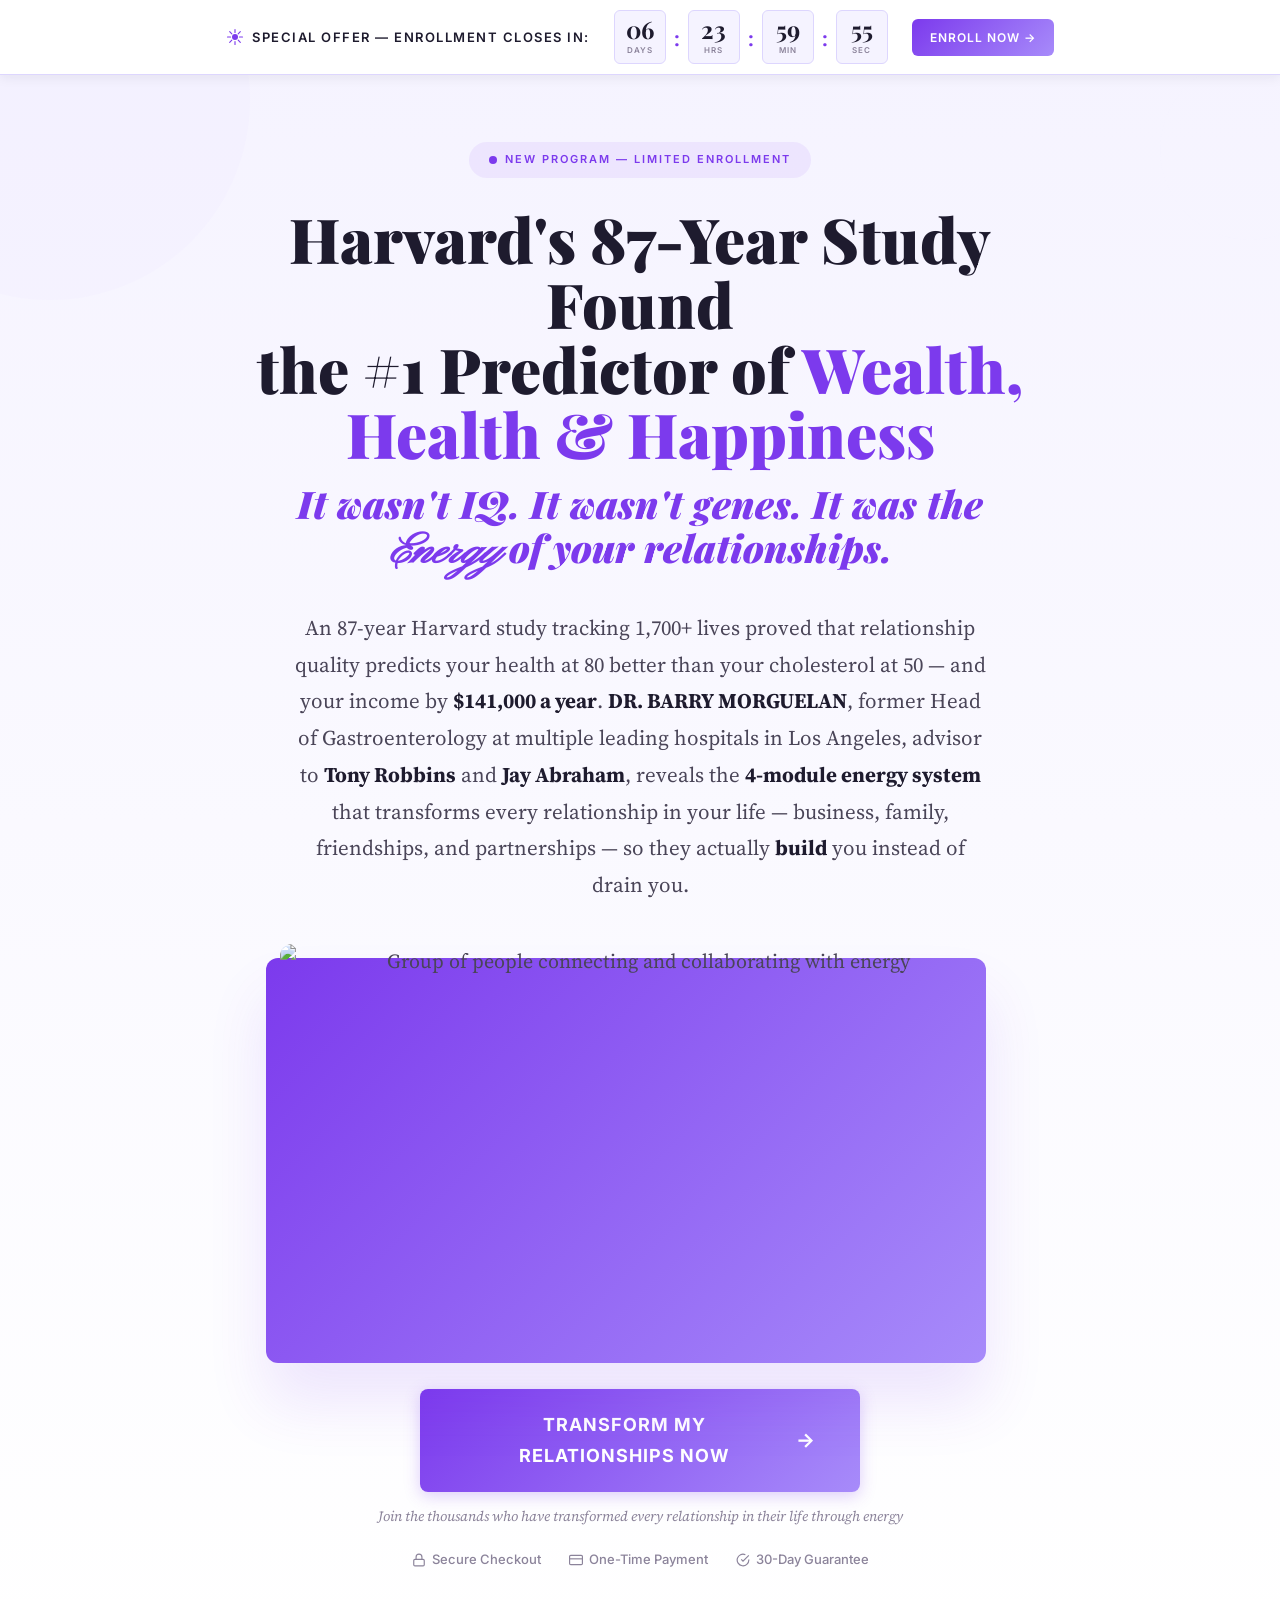
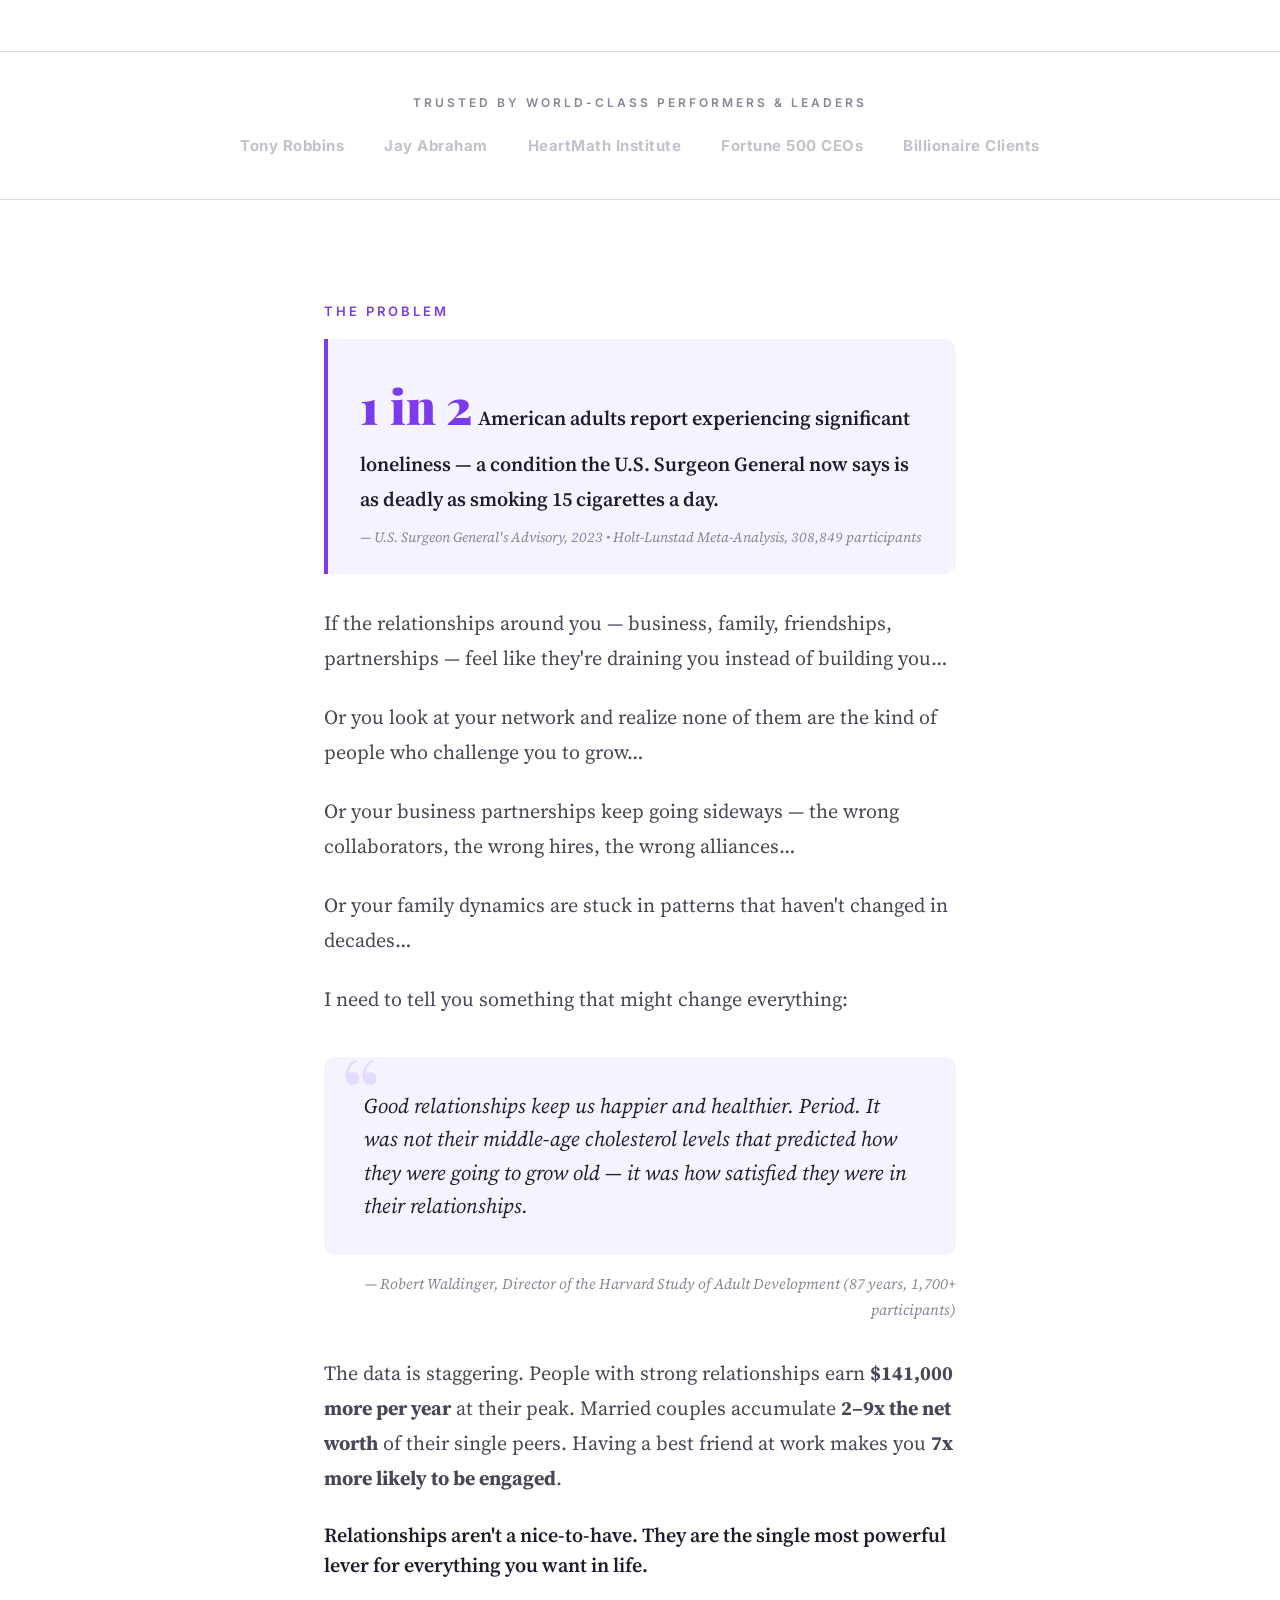
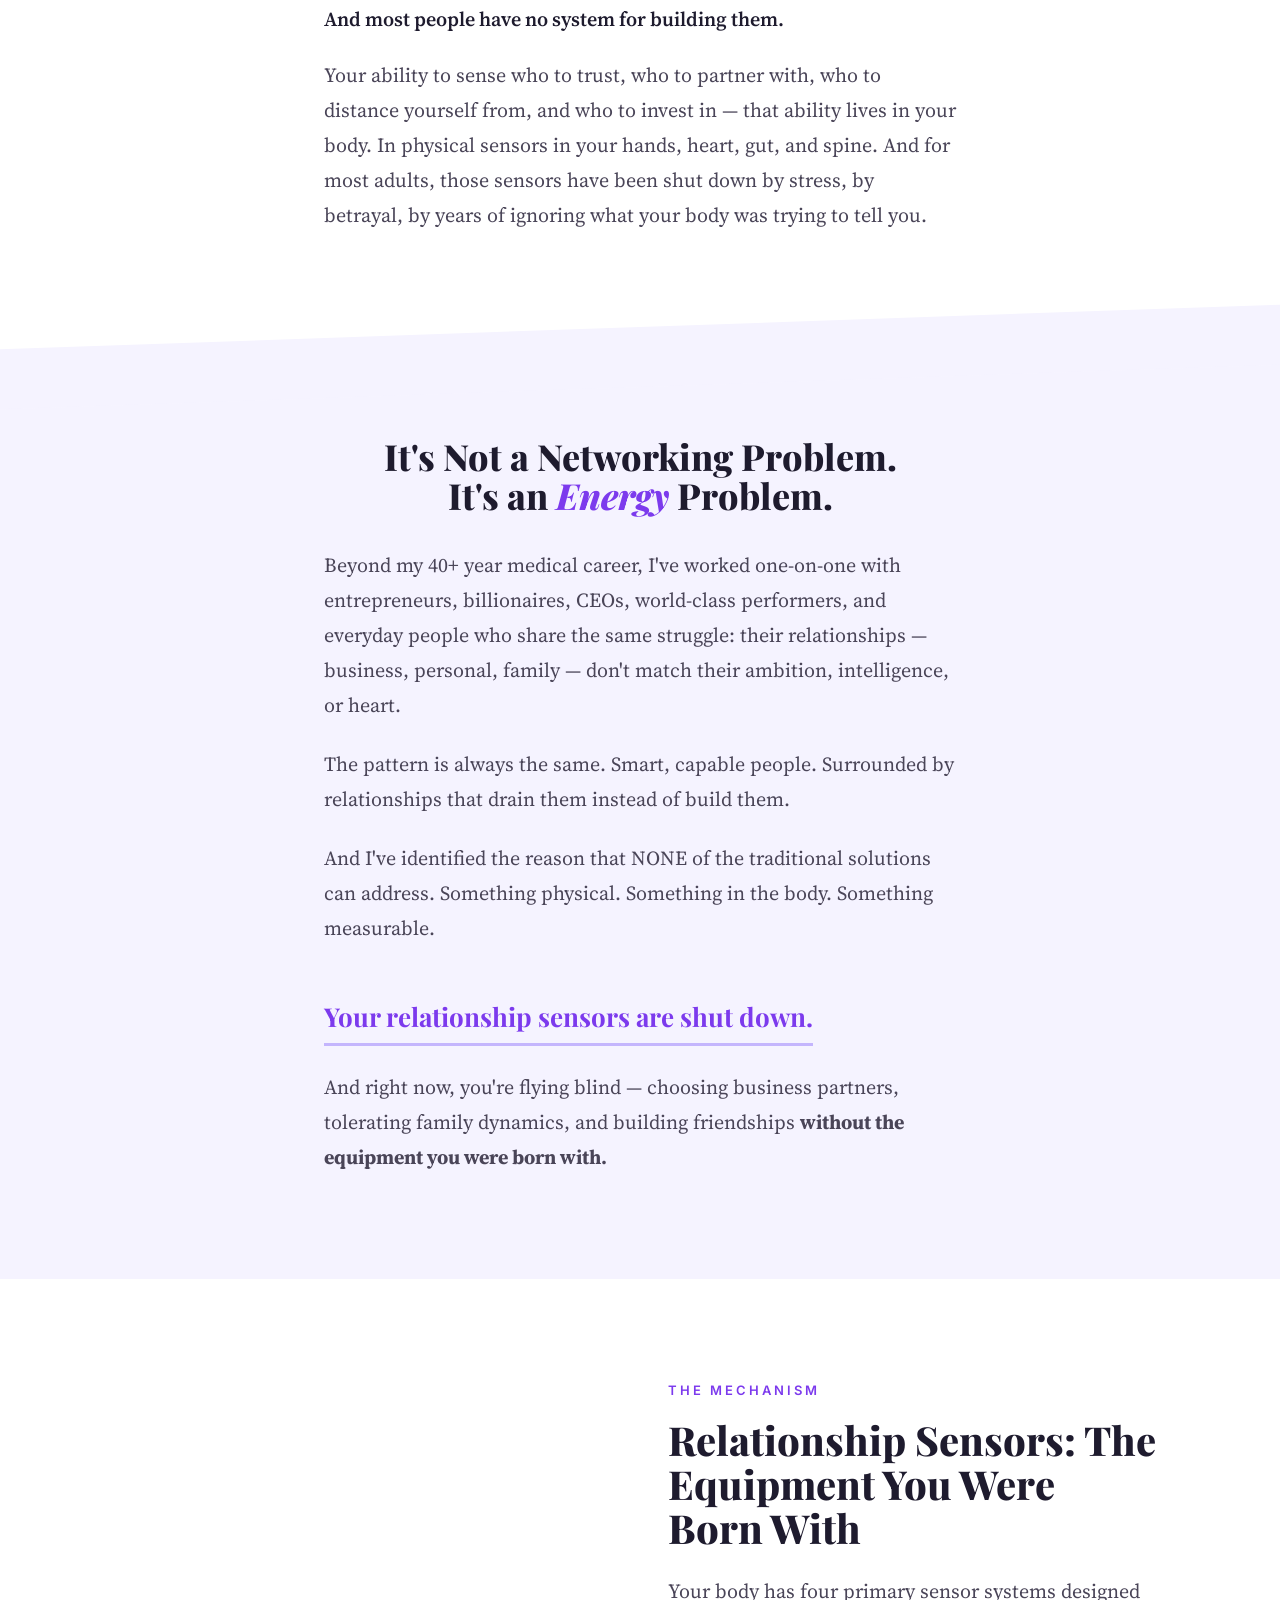
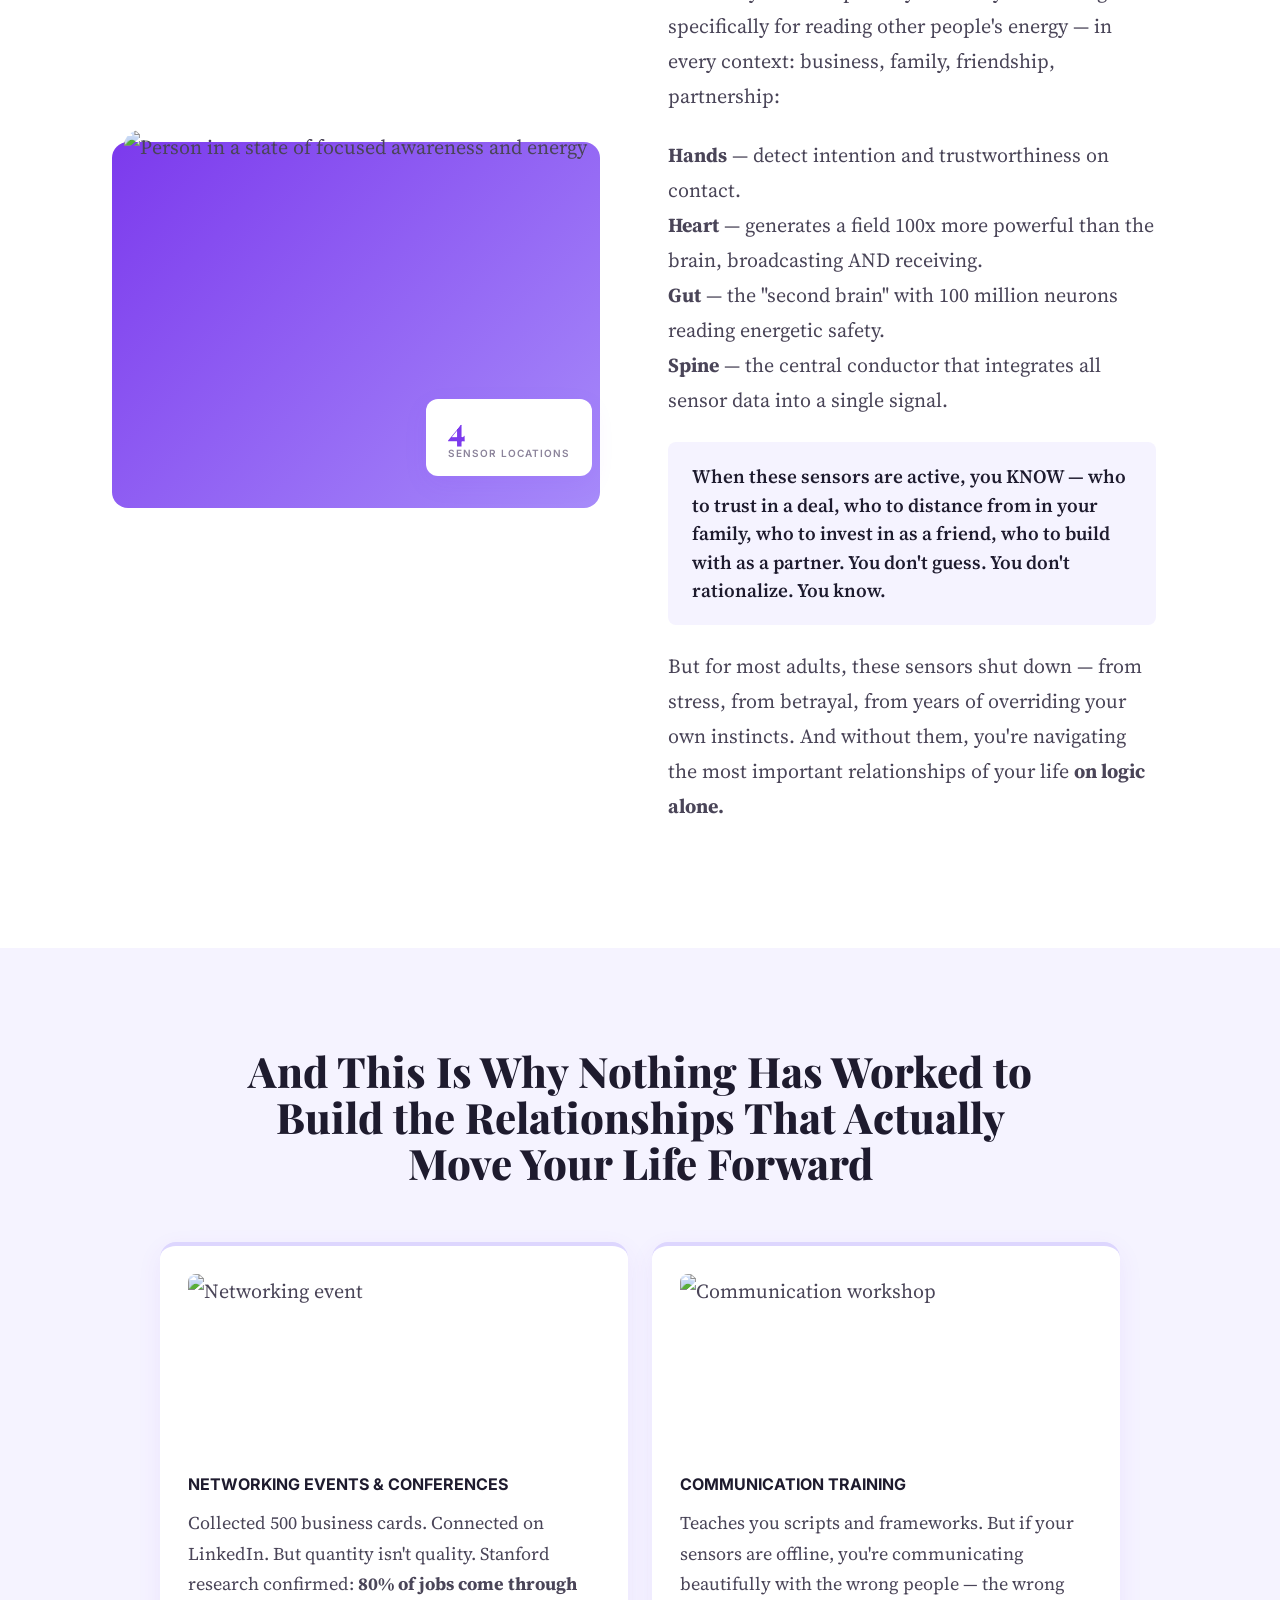
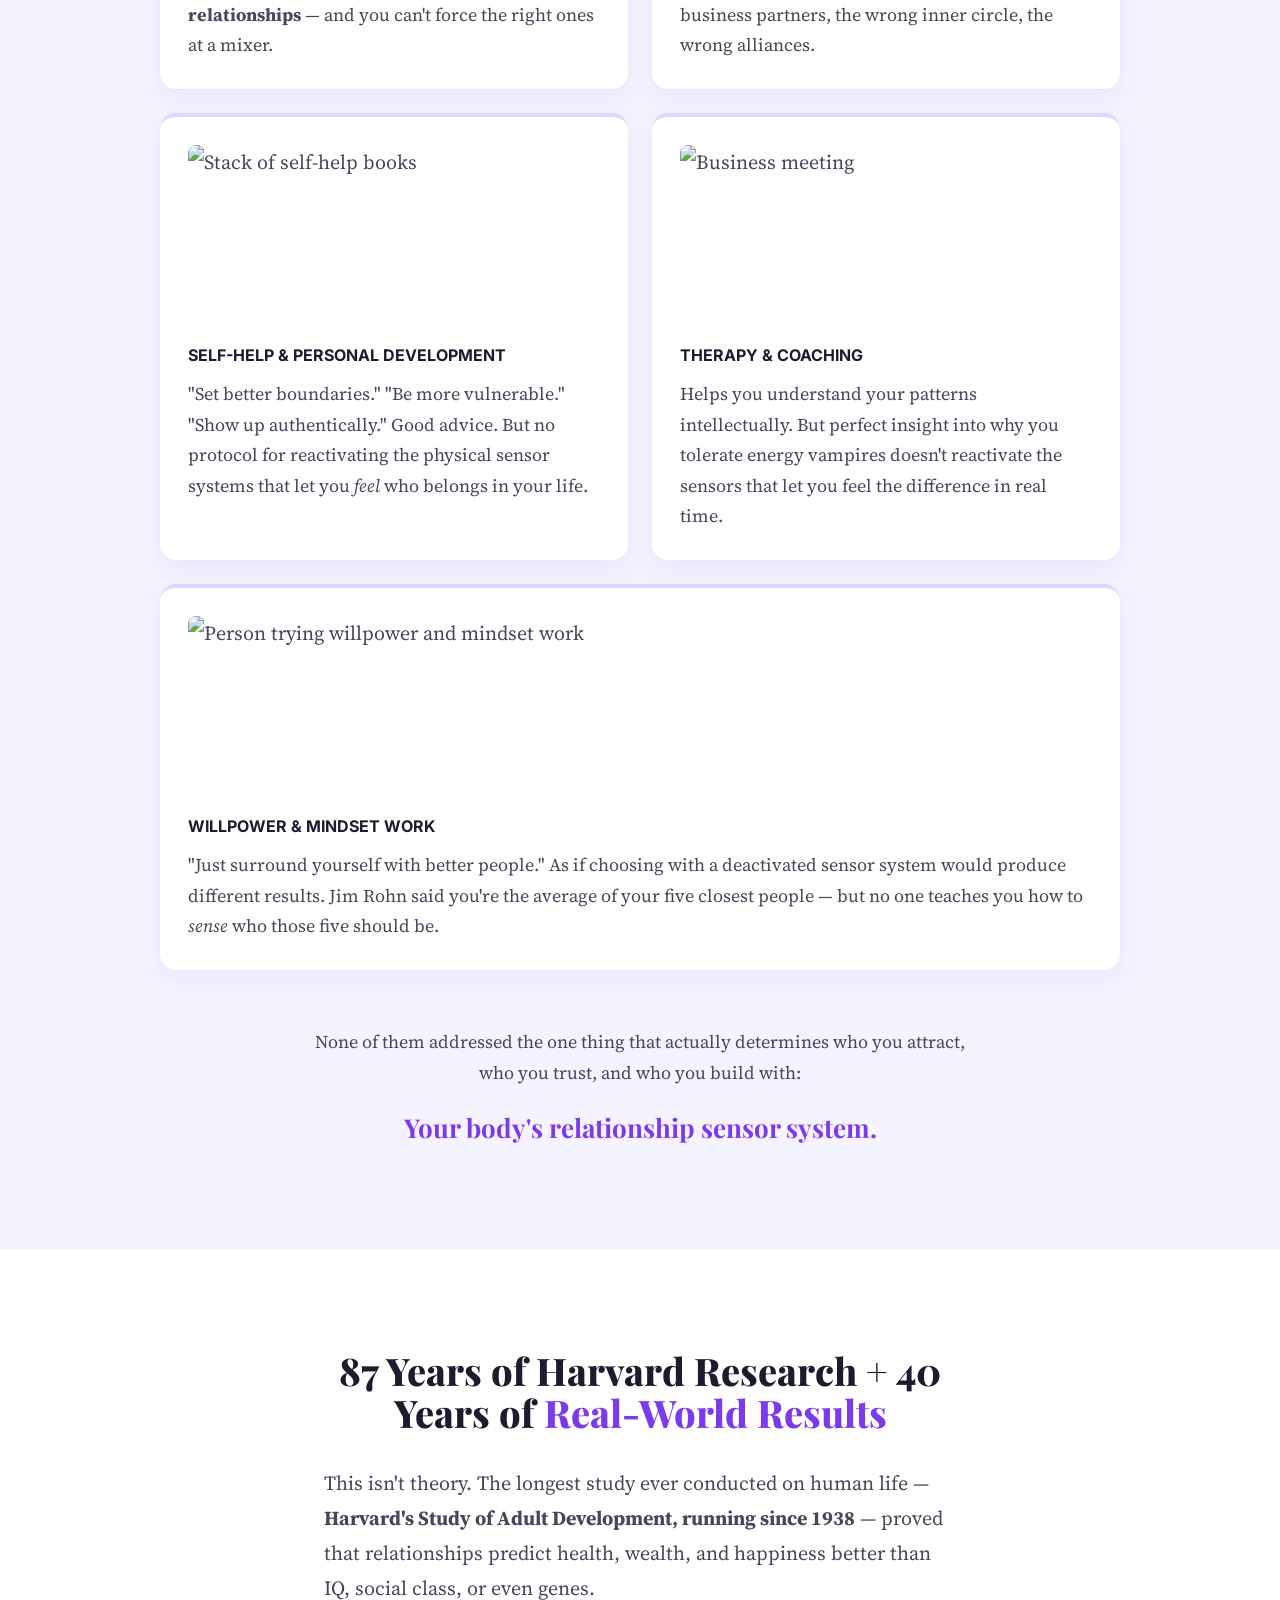
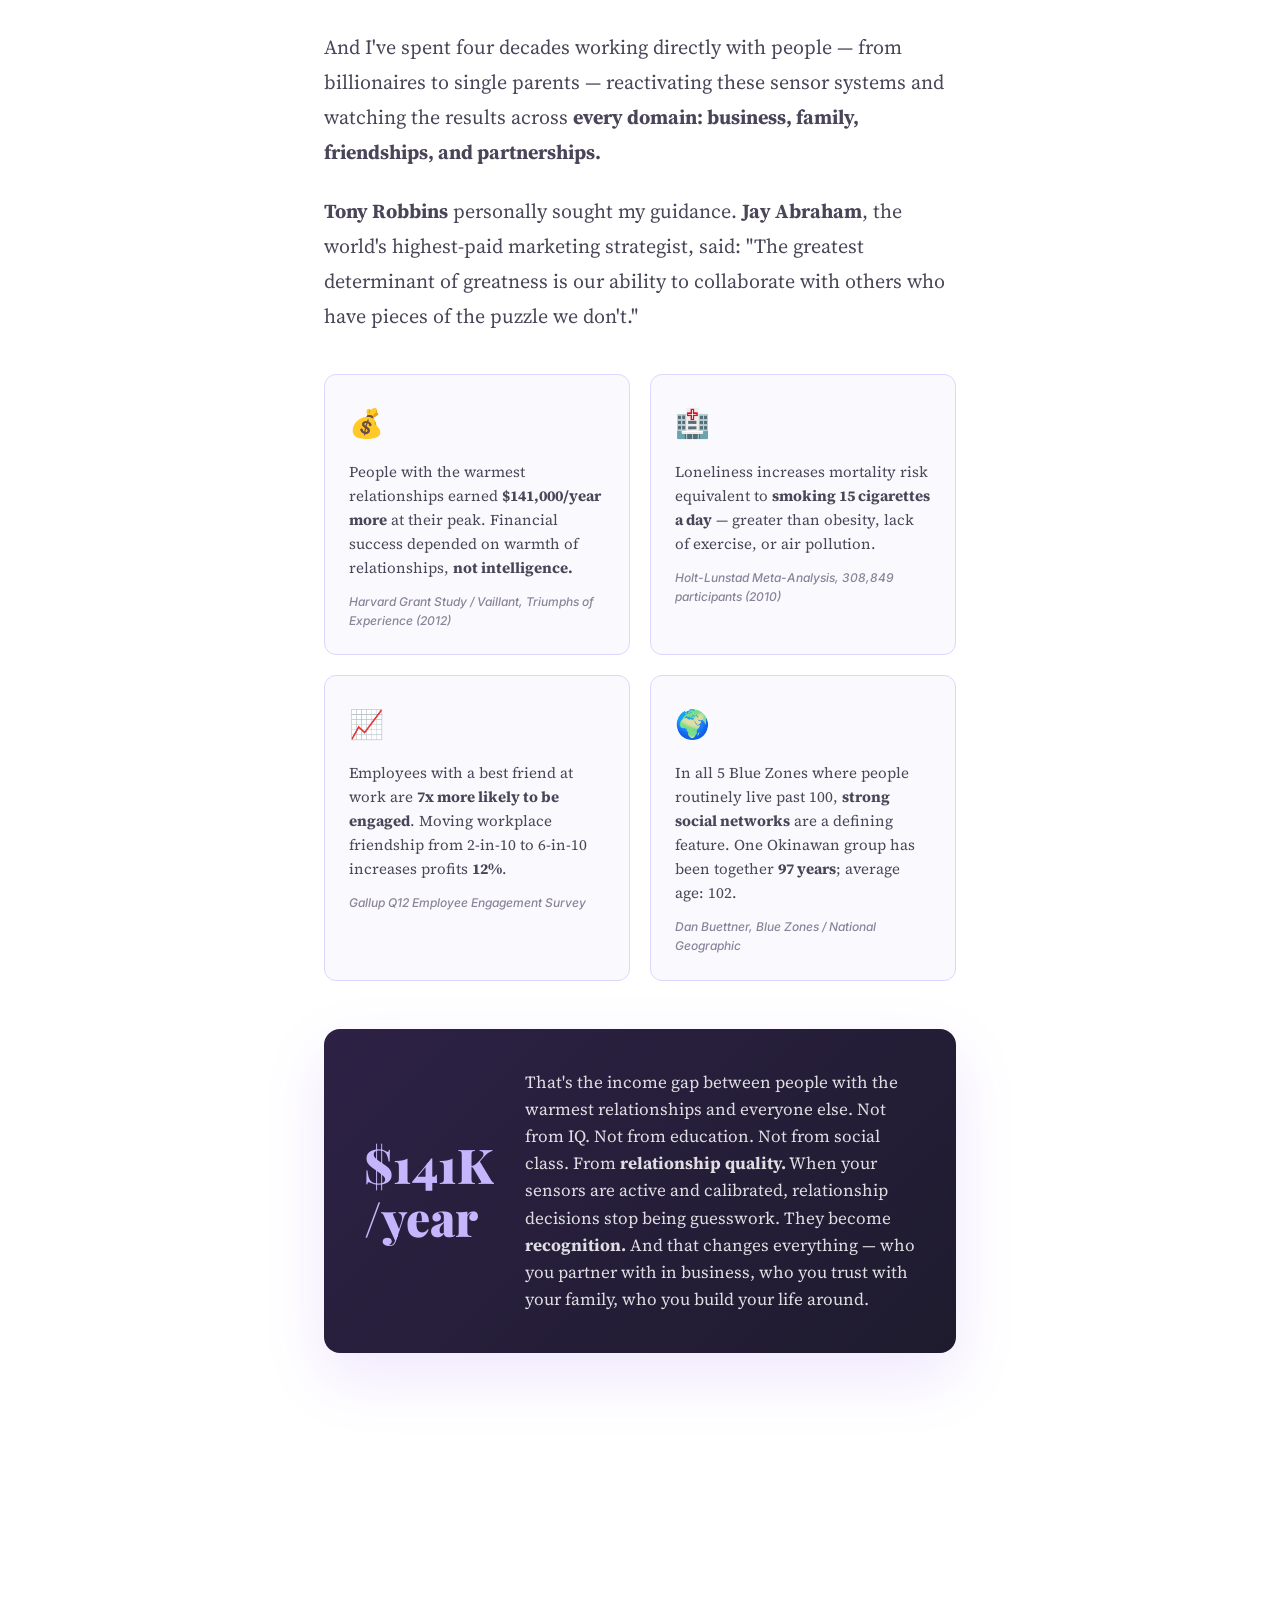
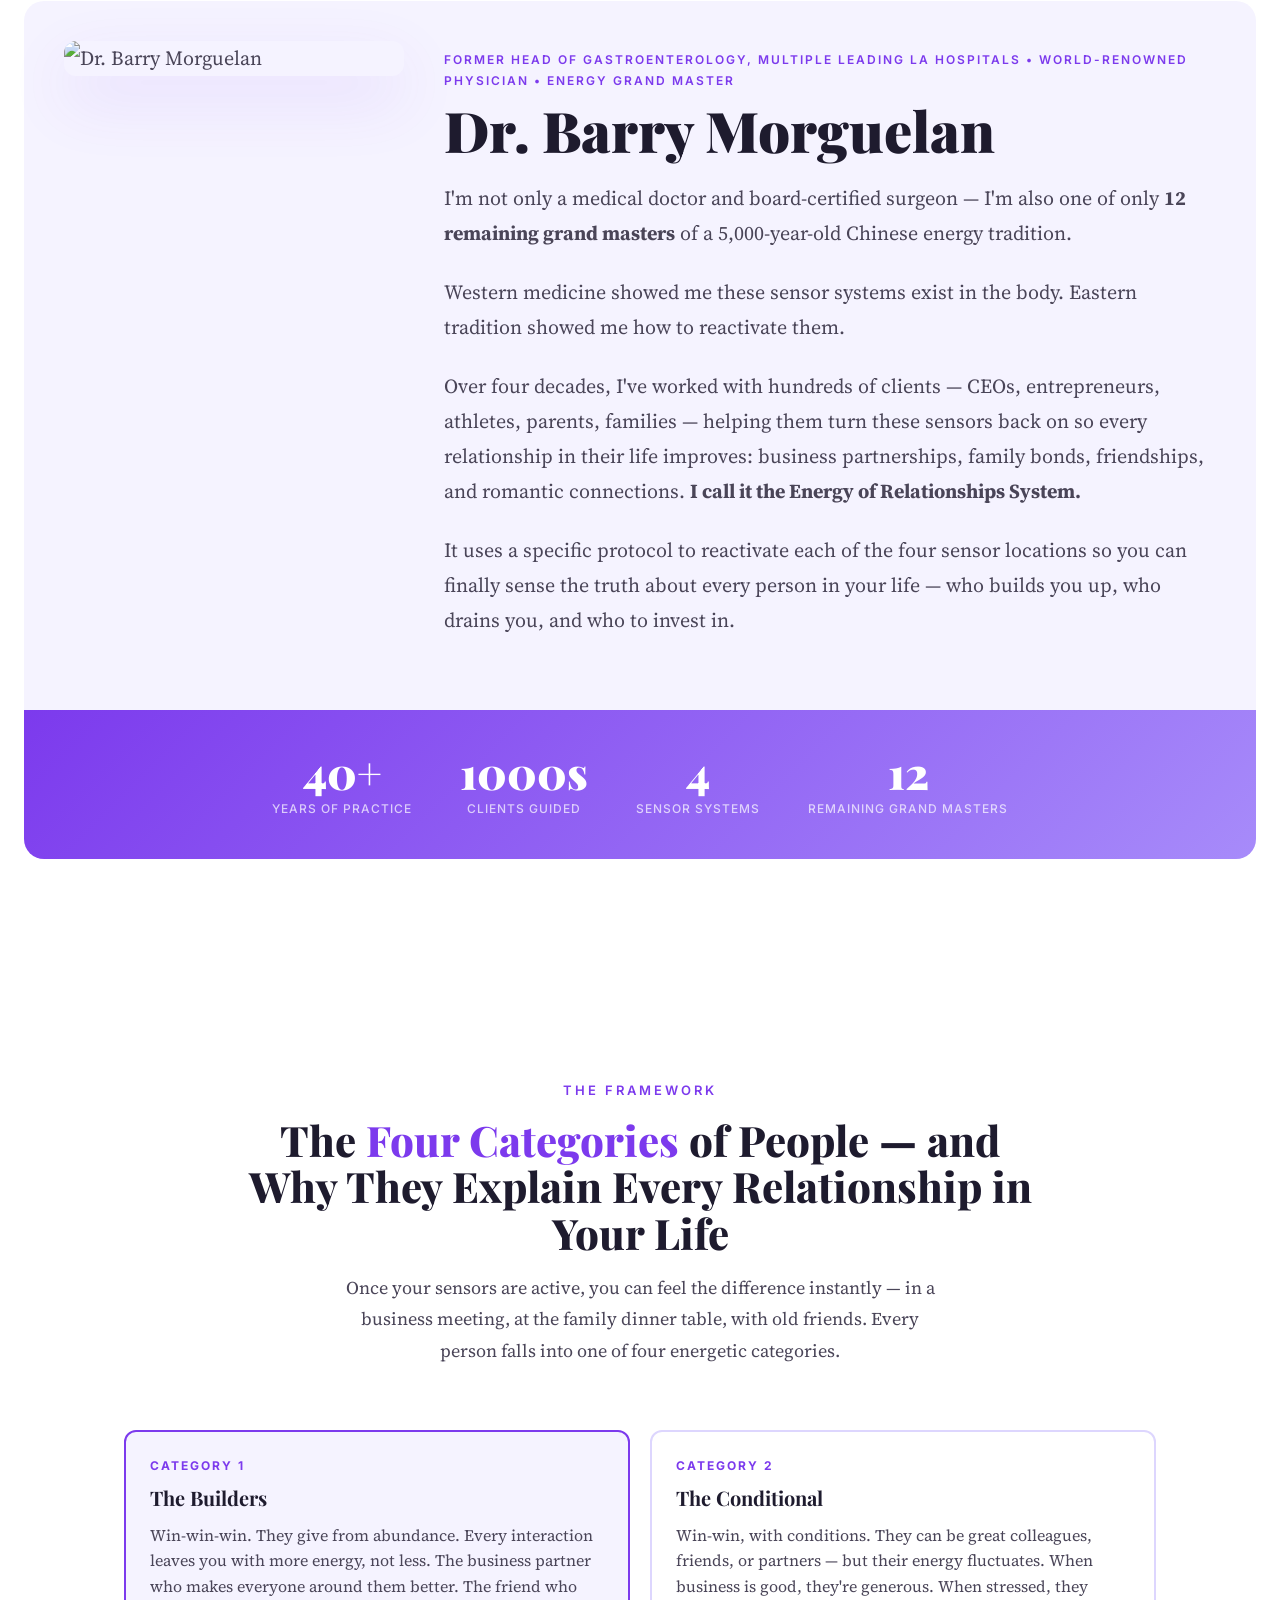
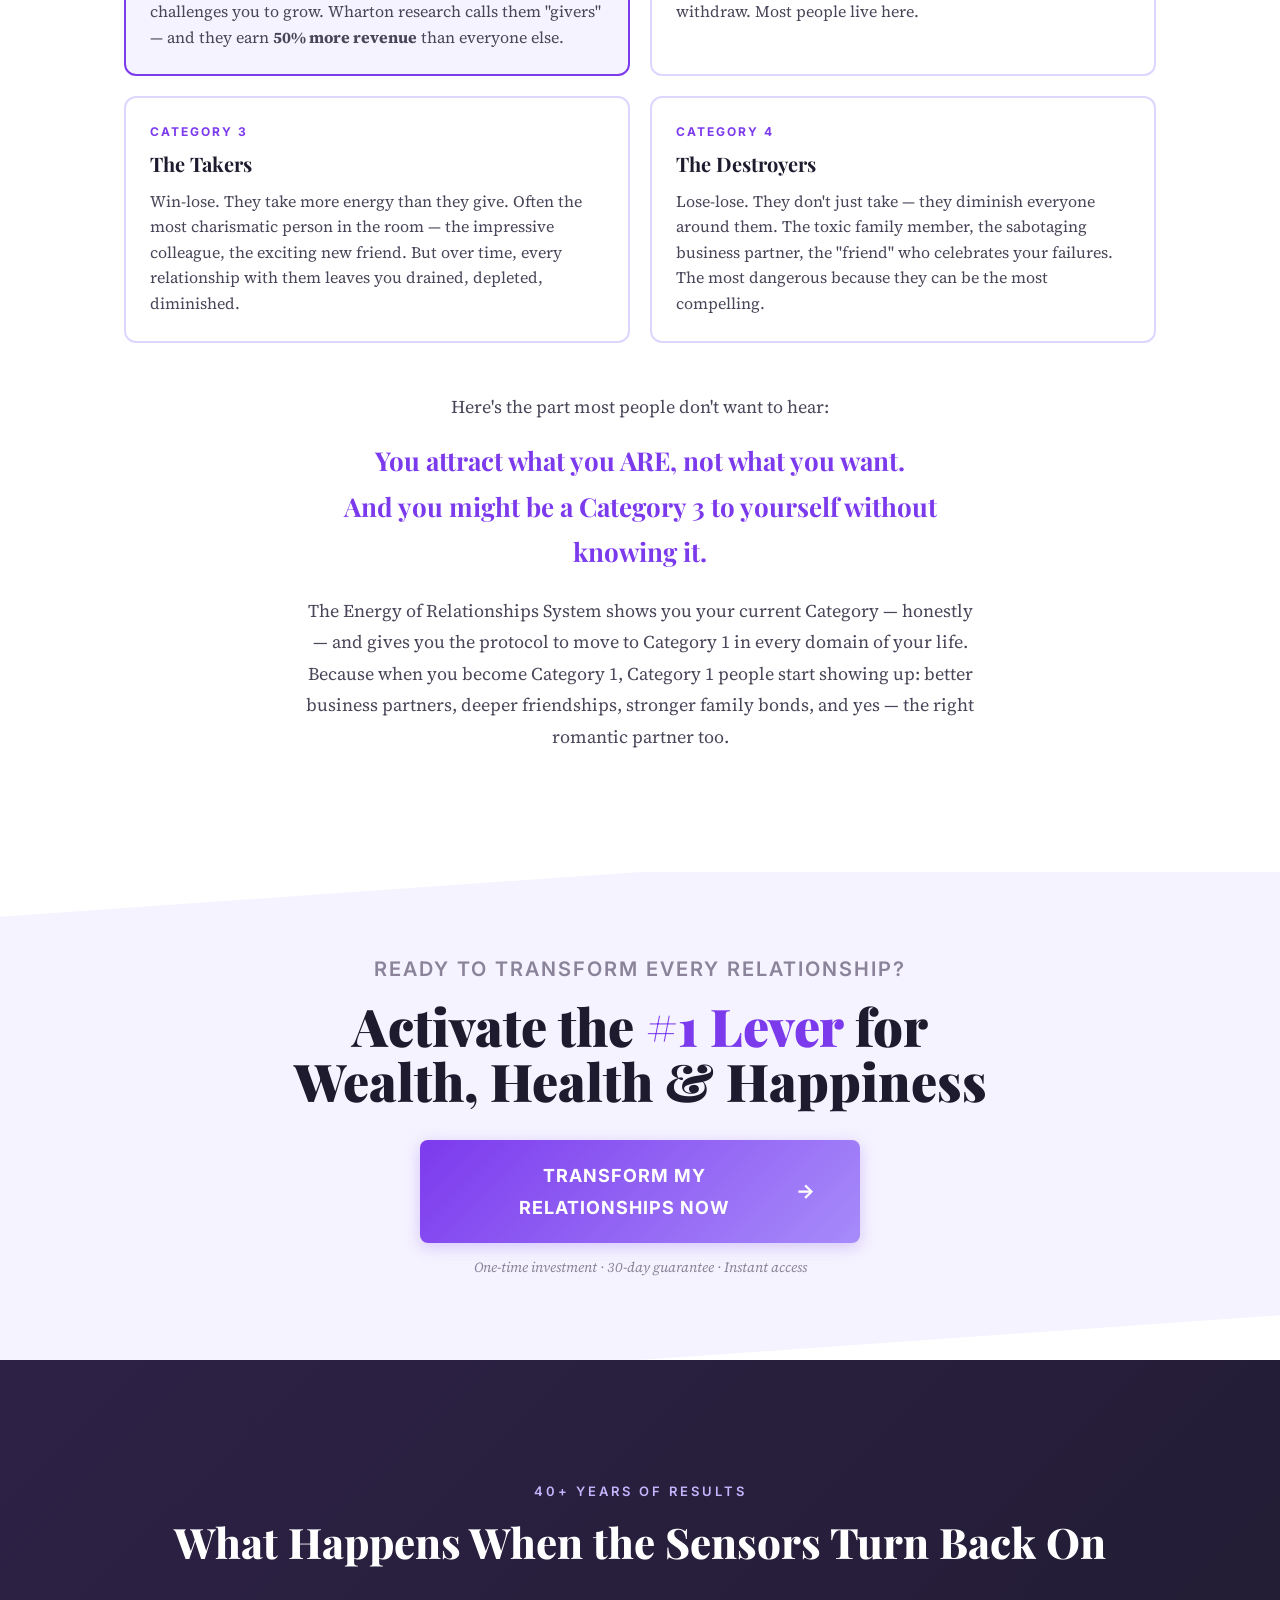
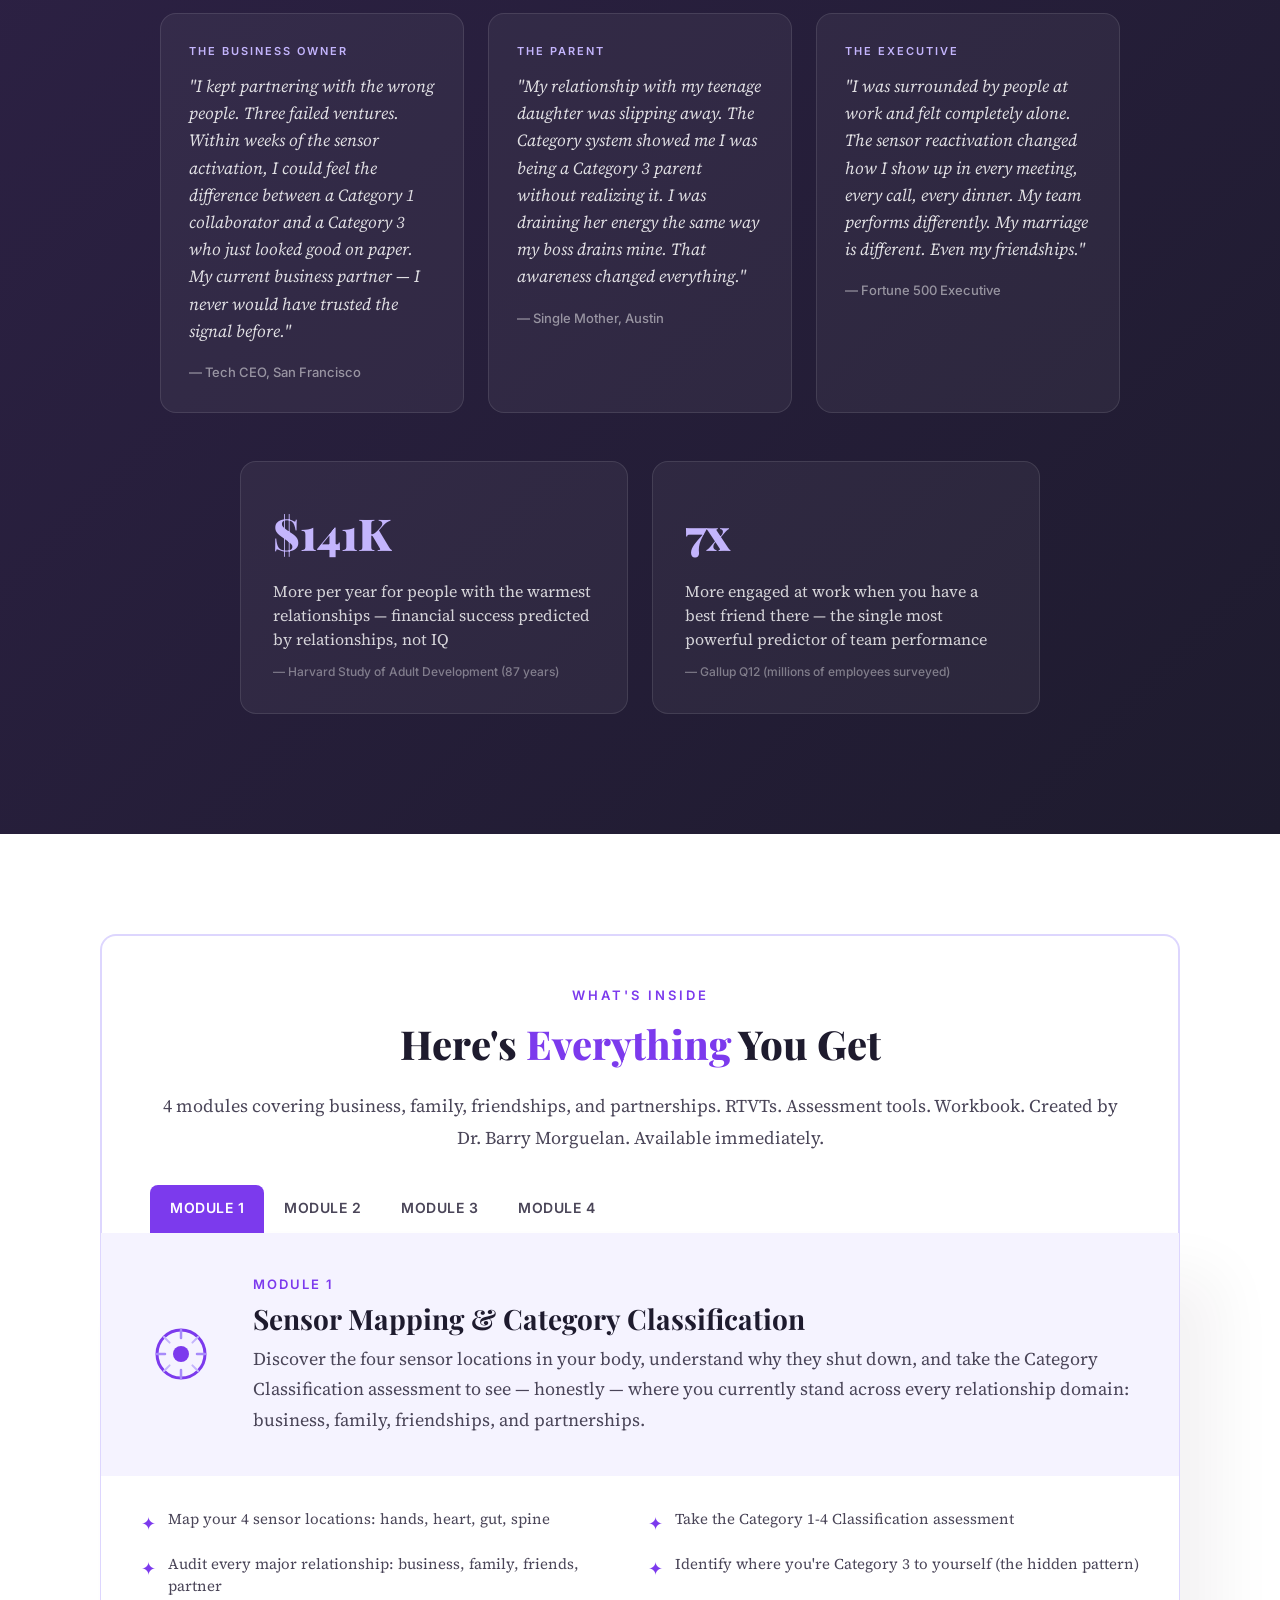
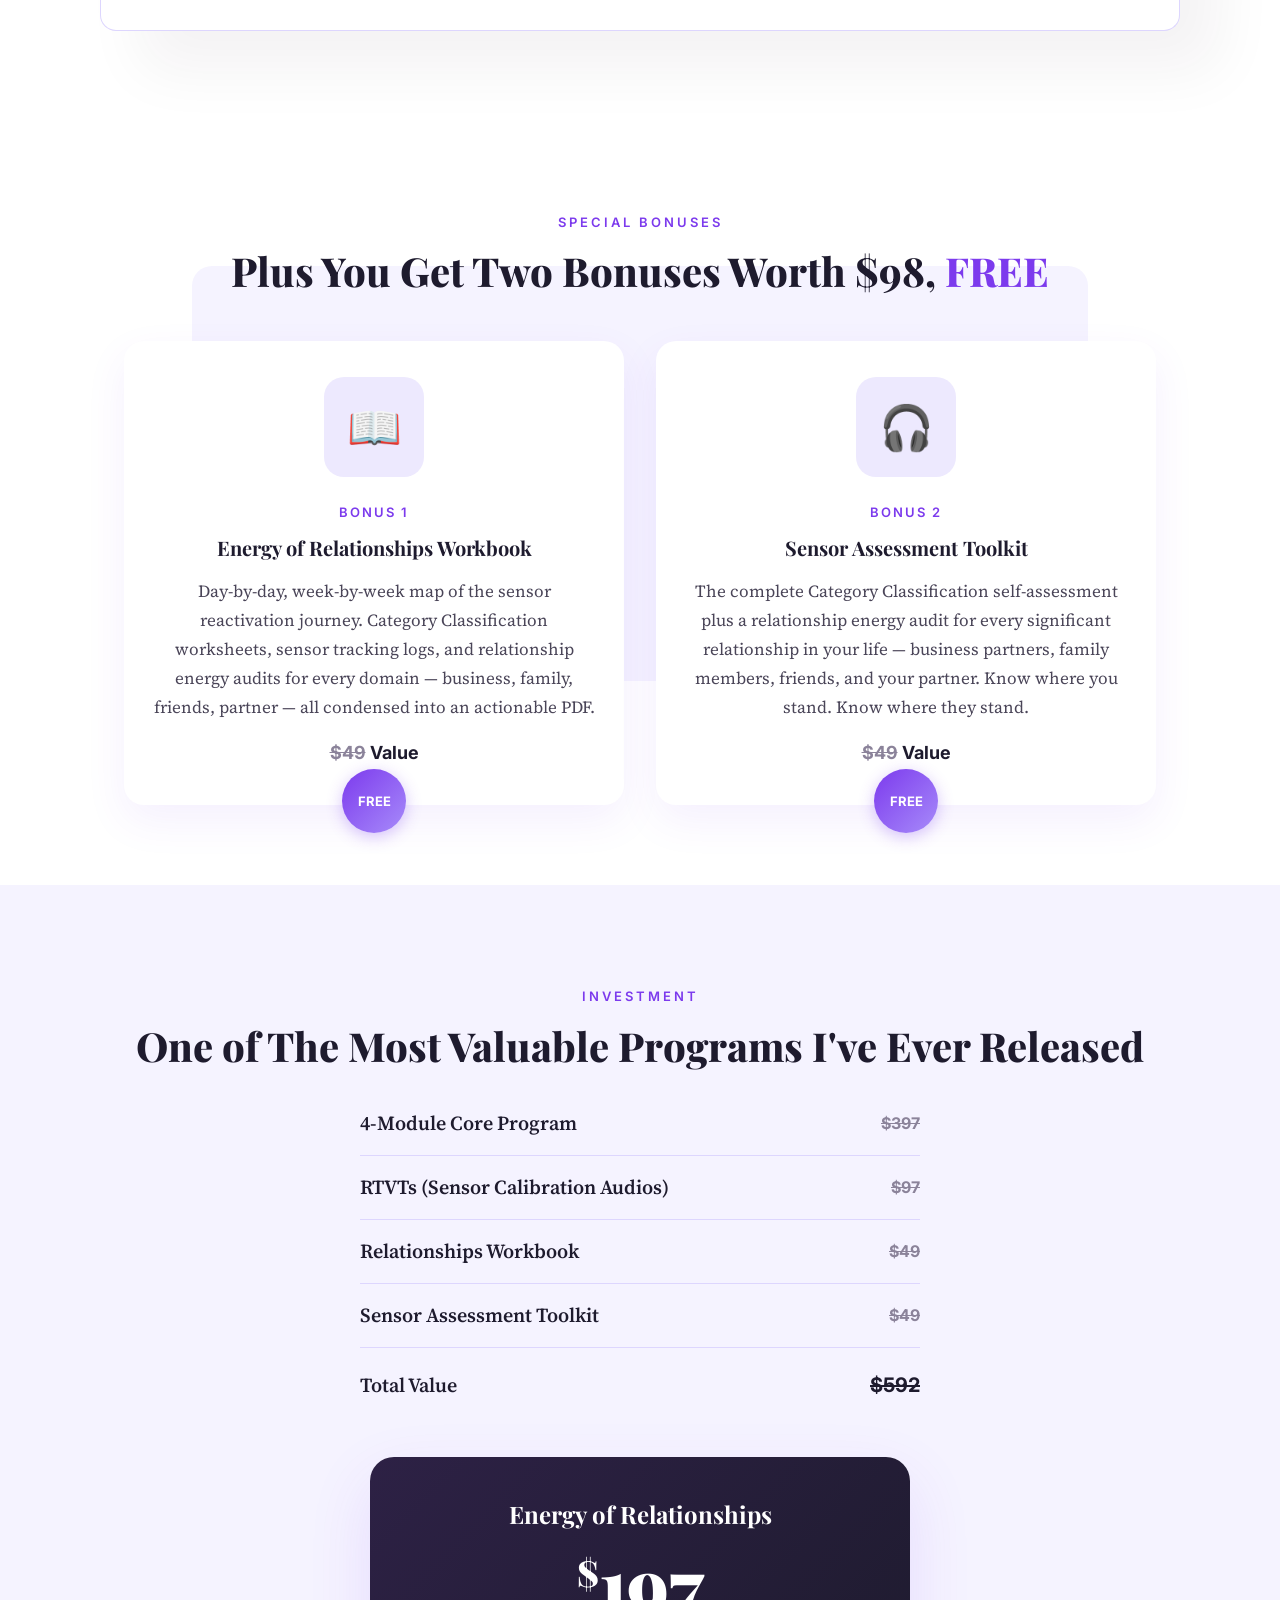
==== website/index.html @ d6dd8e68 "pivot: Rewrite copy from romantic focus to relationships-as-#1-lever for wealth, health, happiness M" ====
<!DOCTYPE html>
<html lang="en">
<head>
<meta charset="UTF-8">
<meta name="viewport" content="width=device-width, initial-scale=1.0">
<title>Energy of Relationships — The #1 Factor Behind Wealth, Health &amp; Happiness | Dr. Barry Morguelan</title>
<meta name="description" content="Harvard's 87-year study proved it: relationships predict wealth, health, and happiness better than IQ, genes, or social class. Dr. Barry Morguelan — former Head of Gastroenterology, advisor to Tony Robbins and Jay Abraham — reveals the 4-module energy system that transforms every relationship in your life: business, family, friendships, and partnerships.">
<link rel="preconnect" href="https://fonts.googleapis.com">
<link rel="preconnect" href="https://fonts.gstatic.com" crossorigin>
<link href="https://fonts.googleapis.com/css2?family=Inter:wght@400;500;600;700&family=Pinyon+Script&family=Playfair+Display:ital,wght@0,700;0,800;0,900;1,700;1,800;1,900&family=Source+Serif+4:ital,wght@0,400;0,600;1,400&display=swap" rel="stylesheet">
<style>
/* ============================================
   RESET & BASE
   ============================================ */
*, *::before, *::after { box-sizing: border-box; margin: 0; padding: 0; }
html { scroll-behavior: smooth; -webkit-text-size-adjust: 100%; }
body { font-family: "Source Serif 4", Georgia, serif; font-size: 20px; line-height: 1.75; color: #4A4558; background: #fff; overflow-x: hidden; }
img { max-width: 100%; height: auto; display: block; }
a { color: inherit; text-decoration: none; }
ul, ol { list-style: none; }
button { cursor: pointer; border: none; background: none; font-family: inherit; }

/* ============================================
   CSS CUSTOM PROPERTIES — PURPLE/VIOLET ENERGY
   ============================================ */
:root {
  --color-primary: #7C3AED;
  --color-primary-dark: #5B21B6;
  --color-primary-light: #A78BFA;
  --color-glow: #C4B5FD;
  --color-mist: #F5F3FF;
  --color-cream: #FAFAFE;
  --color-lavender: #EDE9FE;
  --color-dark: #1E1B2E;
  --color-body: #4A4558;
  --color-muted: #8B839A;
  --color-white: #FFFFFF;
  --color-border: #DDD6FE;
  --color-gold: #D4A853;
  --color-dark-section: #2D2145;
  --gradient-primary: linear-gradient(135deg, #7C3AED 0%, #A78BFA 100%);
  --gradient-hero: linear-gradient(180deg, #F5F3FF 0%, #FFFFFF 100%);
  --gradient-dark: linear-gradient(135deg, #2D2145 0%, #1E1B2E 100%);
  --shadow-sm: 0 2px 8px rgba(124,58,237,0.06);
  --shadow-md: 0 8px 24px rgba(124,58,237,0.08);
  --shadow-lg: 0 16px 48px rgba(124,58,237,0.10);
  --shadow-xl: 0 24px 64px rgba(124,58,237,0.12);
  --shadow-button: 0 4px 16px rgba(124,58,237,0.25);
  --shadow-button-hover: 0 8px 32px rgba(124,58,237,0.40);
  --radius-sm: 8px;
  --radius-md: 12px;
  --radius-lg: 16px;
  --radius-xl: 24px;
  --radius-pill: 100px;
}

/* ============================================
   TYPOGRAPHY
   ============================================ */
.font-display { font-family: "Playfair Display", Georgia, serif; }
.font-sans { font-family: "Inter", "Helvetica Neue", Arial, sans-serif; }
.font-body { font-family: "Source Serif 4", Georgia, serif; }
.font-script { font-family: "Pinyon Script", cursive; }

/* ============================================
   LAYOUT
   ============================================ */
.container { max-width: 1080px; margin: 0 auto; padding: 0 24px; }
.container-wide { max-width: 1280px; margin: 0 auto; padding: 0 24px; }
.container-narrow { max-width: 800px; margin: 0 auto; padding: 0 24px; }
.container-text { max-width: 680px; margin: 0 auto; padding: 0 24px; }
.text-center { text-align: center; }

/* ============================================
   BUTTONS
   ============================================ */
.btn-primary {
  display: inline-flex; align-items: center; justify-content: center; gap: 12px;
  background: var(--gradient-primary); color: #fff;
  font-family: "Inter", sans-serif; font-weight: 700; font-size: 18px;
  letter-spacing: 1px; text-transform: uppercase;
  padding: 20px 44px; border: none; border-radius: var(--radius-sm);
  box-shadow: var(--shadow-button); cursor: pointer;
  transition: all 0.4s ease; max-width: 440px; width: 100%; text-align: center;
}
.btn-primary:hover {
  background: linear-gradient(135deg, #5B21B6 0%, #7C3AED 100%);
  box-shadow: var(--shadow-button-hover); transform: translateY(-2px);
}
.btn-primary .arrow { transition: transform 0.4s ease; font-size: 20px; }
.btn-primary:hover .arrow { transform: translateX(5px); }
.btn-subtext {
  font-family: "Source Serif 4", serif; font-size: 14px; font-style: italic;
  color: var(--color-muted); margin-top: 12px; text-align: center;
}
.section-label {
  font-family: "Inter", sans-serif; font-weight: 600; font-size: 13px;
  text-transform: uppercase; letter-spacing: 3px; color: var(--color-primary);
  margin-bottom: 16px;
}

/* ============================================
   0. STICKY COUNTDOWN TIMER
   ============================================ */
.timer-bar {
  position: fixed; top: 0; left: 0; width: 100%; z-index: 9999;
  background: #fff; border-bottom: 1px solid var(--color-border);
  box-shadow: 0 2px 12px rgba(30,27,46,0.08);
}
.timer-inner {
  display: flex; align-items: center; justify-content: center; gap: 24px;
  padding: 10px 24px; max-width: 1080px; margin: 0 auto; flex-wrap: wrap;
}
.timer-label {
  display: flex; align-items: center; gap: 8px;
  font-family: "Inter", sans-serif; font-weight: 600; font-size: 13px;
  text-transform: uppercase; letter-spacing: 1.5px; color: var(--color-dark);
}
.timer-label .energy-pulse {
  width: 18px; height: 18px; color: var(--color-primary);
  animation: pulse 1.5s ease infinite;
}
@keyframes pulse {
  0%, 100% { transform: scale(1); }
  50% { transform: scale(1.2); }
}
.timer-digits { display: flex; align-items: center; gap: 6px; }
.timer-box {
  display: flex; flex-direction: column; align-items: center; justify-content: center;
  width: 52px; height: 54px; background: var(--color-mist);
  border: 1px solid var(--color-border); border-radius: 6px;
}
.timer-box .digit {
  font-family: "Playfair Display", serif; font-weight: 700; font-size: 24px;
  color: var(--color-dark); line-height: 1;
}
.timer-box .label {
  font-family: "Inter", sans-serif; font-weight: 600; font-size: 8px;
  text-transform: uppercase; color: var(--color-muted); letter-spacing: 1px; margin-top: 2px;
}
.timer-colon {
  font-family: "Playfair Display", serif; font-weight: 700; font-size: 20px;
  color: var(--color-primary); padding: 0 2px;
}
.timer-cta {
  font-family: "Inter", sans-serif; font-weight: 600; font-size: 12px;
  text-transform: uppercase; letter-spacing: 1px; color: #fff;
  background: var(--gradient-primary); padding: 8px 18px; border-radius: 6px;
  transition: all 0.3s ease; white-space: nowrap;
}
.timer-cta:hover { box-shadow: var(--shadow-button); transform: translateY(-1px); }

/* ============================================
   1. HERO SECTION
   ============================================ */
.hero {
  background: var(--gradient-hero); padding: 140px 0 80px;
  position: relative; overflow: hidden;
}
.hero .float-circle-1 {
  position: absolute; width: 400px; height: 400px; border-radius: 50%;
  background: var(--color-glow); opacity: 0.04; top: -100px; left: -150px;
  animation: floatShape 25s ease-in-out infinite alternate;
}
.hero .float-circle-2 {
  position: absolute; width: 180px; height: 180px; border-radius: 50%;
  background: var(--color-lavender); opacity: 0.06; top: 60px; right: -60px;
  animation: floatShape 15s ease-in-out infinite alternate-reverse;
}
@keyframes floatShape {
  0% { transform: translate(0, 0) rotate(0deg); }
  100% { transform: translate(30px, -40px) rotate(10deg); }
}
.hero-badge {
  display: inline-flex; align-items: center; gap: 8px;
  padding: 8px 20px; background: rgba(124,58,237,0.08); border-radius: 100px;
  margin-bottom: 28px;
}
.hero-badge .dot {
  width: 8px; height: 8px; border-radius: 50%; background: var(--color-primary);
  animation: pulse 1.5s ease infinite;
}
.hero-badge span {
  font-family: "Inter", sans-serif; font-weight: 600; font-size: 11px;
  text-transform: uppercase; letter-spacing: 2px; color: var(--color-primary);
}
.hero h1 {
  font-family: "Playfair Display", serif; font-weight: 900; font-size: 62px;
  line-height: 1.05; color: var(--color-dark); max-width: 900px; margin: 0 auto 16px;
}
.hero h1 .accent { color: var(--color-primary); }
.hero .hero-sub {
  font-family: "Playfair Display", serif; font-weight: 900; font-style: italic;
  font-size: 38px; line-height: 1.15; color: var(--color-primary);
  max-width: 780px; margin: 0 auto 32px;
}
.hero .hero-sub .script { font-family: "Pinyon Script", cursive; font-size: 1.15em; }
.hero .hero-desc {
  font-size: 21px; line-height: 1.75; color: var(--color-body);
  max-width: 700px; margin: 0 auto 40px;
}
.hero .hero-desc strong { color: var(--color-dark); }
.hero-image-wrap {
  max-width: 720px; margin: 0 auto 40px; position: relative;
}
.hero-image-wrap::before {
  content: ""; position: absolute; width: 100%; height: 100%;
  background: var(--gradient-primary); left: -14px; bottom: -14px;
  border-radius: var(--radius-md); z-index: 0;
  box-shadow: 0 40px 60px rgba(124,58,237,0.12);
}
.hero-image-wrap img {
  position: relative; z-index: 1; border-radius: var(--radius-md);
  width: 100%; object-fit: cover; aspect-ratio: 16/9;
}
.hero-cta-wrap { display: flex; flex-direction: column; align-items: center; }
.trust-row {
  display: flex; justify-content: center; gap: 28px; flex-wrap: wrap; margin-top: 20px;
}
.trust-item {
  display: flex; align-items: center; gap: 6px;
  font-family: "Inter", sans-serif; font-weight: 500; font-size: 13px; color: var(--color-muted);
}

/* ============================================
   2. SOCIAL PROOF BAR
   ============================================ */
.social-proof {
  background: #fff; padding: 40px 0;
  border-top: 1px solid var(--color-border); border-bottom: 1px solid var(--color-border);
}
.social-proof .label {
  font-family: "Inter", sans-serif; font-weight: 600; font-size: 12px;
  text-transform: uppercase; letter-spacing: 3px; color: var(--color-muted);
  text-align: center; margin-bottom: 20px;
}
.logo-row {
  display: flex; justify-content: center; align-items: center;
  gap: 40px; flex-wrap: wrap;
}
.logo-row .logo-item {
  font-family: "Inter", sans-serif; font-weight: 700; font-size: 15px;
  color: var(--color-muted); opacity: 0.5; transition: opacity 0.3s;
  white-space: nowrap; letter-spacing: 0.5px;
}
.logo-row .logo-item:hover { opacity: 1; }

/* ============================================
   3. PROBLEM SECTION
   ============================================ */
.problem-section { background: #fff; padding: 100px 0; position: relative; }
.stat-callout {
  background: var(--color-mist); border-left: 4px solid var(--color-primary);
  padding: 24px 32px; border-radius: 0 var(--radius-md) var(--radius-md) 0;
  margin-bottom: 32px;
}
.stat-callout .stat-num {
  font-family: "Playfair Display", serif; font-weight: 900; font-size: 48px;
  color: var(--color-primary); display: inline;
}
.stat-callout .stat-text {
  font-family: "Source Serif 4", serif; font-weight: 600; font-size: 20px;
  color: var(--color-dark); display: inline;
}
.stat-callout .stat-source {
  font-size: 14px; font-style: italic; color: var(--color-muted); margin-top: 8px;
}
.body-copy p { margin-bottom: 24px; }
.body-copy .emphasis-line {
  font-weight: 600; color: var(--color-dark); font-size: 20px; line-height: 1.5;
}
.quote-block {
  background: var(--color-mist); padding: 32px 40px; border-radius: var(--radius-md);
  position: relative; margin: 40px 0;
}
.quote-block .big-quote {
  font-family: "Playfair Display", serif; font-size: 100px; color: var(--color-primary);
  opacity: 0.12; position: absolute; top: -16px; left: 16px; line-height: 1;
}
.quote-block .quote-text {
  font-style: italic; font-size: 21px; line-height: 1.6; color: var(--color-dark);
  position: relative; z-index: 1;
}
.blockquote-line {
  border-left: 3px solid var(--color-primary); padding-left: 24px;
  margin: 24px 0; font-style: italic;
}

/* ============================================
   4. BRIDGE
   ============================================ */
.bridge-section {
  background: var(--color-mist); padding: 80px 0; position: relative;
}
.bridge-section::before {
  content: ""; position: absolute; top: -30px; left: 0; width: 100%; height: 60px;
  background: var(--color-mist); transform: skewY(-2deg);
}
.reveal-line {
  font-family: "Playfair Display", serif; font-weight: 700; font-size: 26px;
  color: var(--color-primary); margin: 24px 0;
  border-bottom: 3px solid var(--color-glow); display: inline-block; padding-bottom: 4px;
}

/* ============================================
   5. MECHANISM REVEAL
   ============================================ */
.mechanism-section { background: #fff; padding: 100px 0; }
.two-col {
  display: grid; grid-template-columns: 1fr 1fr; gap: 56px; align-items: center;
}
.img-offset-wrap { position: relative; }
.img-offset-wrap::before {
  content: ""; position: absolute; width: 100%; height: 100%;
  background: var(--gradient-primary); left: -12px; bottom: -12px;
  border-radius: var(--radius-lg); z-index: 0;
}
.img-offset-wrap img {
  position: relative; z-index: 1; border-radius: var(--radius-lg);
  width: 100%; object-fit: cover; aspect-ratio: 4/3;
}
.stat-overlay {
  position: absolute; bottom: 20px; right: 20px; z-index: 2;
  background: #fff; padding: 14px 22px; border-radius: var(--radius-md);
  box-shadow: var(--shadow-md);
}
.stat-overlay .num {
  font-family: "Playfair Display", serif; font-weight: 900; font-size: 32px;
  color: var(--color-primary); line-height: 1;
}
.stat-overlay .lbl {
  font-family: "Inter", sans-serif; font-weight: 600; font-size: 10px;
  text-transform: uppercase; letter-spacing: 1px; color: var(--color-muted);
}
.section-heading {
  font-family: "Playfair Display", serif; font-weight: 800; font-size: 40px;
  line-height: 1.1; color: var(--color-dark); margin-bottom: 24px;
}
.callout-box {
  background: var(--color-mist); padding: 20px 24px; border-radius: var(--radius-sm);
  font-weight: 600; color: var(--color-dark); font-size: 19px; margin: 24px 0; line-height: 1.5;
}

/* ============================================
   6. WHY NOTHING WORKED
   ============================================ */
.nothing-worked { background: var(--color-mist); padding: 100px 0; }
.nothing-worked .section-heading { text-align: center; max-width: 800px; margin: 0 auto 56px; font-size: 42px; }
.fail-grid {
  display: grid; grid-template-columns: repeat(2, 1fr); gap: 24px;
  max-width: 960px; margin: 0 auto;
}
.fail-card {
  background: #fff; border-radius: var(--radius-lg); padding: 28px;
  box-shadow: var(--shadow-md); border-top: 4px solid var(--color-border);
  transition: all 0.3s ease;
}
.fail-card:hover { box-shadow: var(--shadow-lg); transform: translateY(-4px); }
.fail-card.span-2 { grid-column: span 2; }
.fail-card .card-icon { margin-bottom: 16px; width: 100%; height: 180px; border-radius: 8px; overflow: hidden; }
.fail-card .card-icon img { width: 100%; height: 100%; object-fit: cover; object-position: center center; }
.fail-card h4 {
  font-family: "Inter", sans-serif; font-weight: 700; font-size: 16px;
  text-transform: uppercase; color: var(--color-dark); margin-bottom: 10px;
}
.fail-card p { font-size: 18px; line-height: 1.7; color: var(--color-body); }
.revelation-text {
  max-width: 680px; margin: 56px auto 0; text-align: center;
}
.revelation-text p { font-size: 18px; }
.revelation-text .big-reveal {
  font-family: "Playfair Display", serif; font-weight: 700; font-size: 26px;
  color: var(--color-primary); display: block; margin-top: 16px;
}

/* ============================================
   7. SCIENCE CREDIBILITY
   ============================================ */
.science-section { background: #fff; padding: 100px 0; }
.science-section .section-heading .accent { color: var(--color-primary); }
.research-cards {
  display: grid; grid-template-columns: 1fr 1fr; gap: 20px; margin: 40px 0;
}
.research-card {
  background: var(--color-cream); border: 1px solid var(--color-border);
  border-radius: var(--radius-md); padding: 24px;
}
.research-card .icon { font-size: 28px; margin-bottom: 12px; }
.research-card p { font-size: 15px; line-height: 1.6; }
.research-card .source {
  font-family: "Inter", sans-serif; font-weight: 500; font-size: 12px;
  font-style: italic; color: var(--color-muted); margin-top: 12px;
}
.million-box {
  background: var(--gradient-dark); padding: 40px; border-radius: var(--radius-lg);
  box-shadow: var(--shadow-xl); margin: 48px 0;
  display: grid; grid-template-columns: auto 1fr; gap: 32px; align-items: center;
}
.million-box .equation {
  font-family: "Playfair Display", serif; font-weight: 900; font-size: 48px;
  color: var(--color-glow); line-height: 1.1; white-space: nowrap;
}
.million-box .explain { font-size: 17px; color: rgba(255,255,255,0.85); line-height: 1.6; }

/* ============================================
   8. DR. BARRY BIO
   ============================================ */
.bio-section { background: #fff; padding: 100px 0; }
.bio-card {
  background: var(--color-mist); border-radius: 20px; overflow: visible;
  position: relative;
}
.bio-grid {
  display: grid; grid-template-columns: 380px 1fr; gap: 0 40px;
}
.bio-figure { padding: 40px 0 0 40px; }
.bio-figure img {
  border-radius: var(--radius-md); box-shadow: var(--shadow-xl);
  width: 100%; max-width: 340px; object-fit: cover;
}
.bio-content { padding: 48px 48px 48px 0; }
.bio-credential {
  font-family: "Inter", sans-serif; font-weight: 600; font-size: 12px;
  text-transform: uppercase; letter-spacing: 2px; color: var(--color-primary);
  margin-bottom: 12px;
}
.bio-name {
  font-family: "Playfair Display", serif; font-weight: 900; font-size: 56px;
  color: var(--color-dark); line-height: 0.95; margin-bottom: 24px;
}
.bio-banner {
  background: var(--gradient-primary); padding: 40px 32px;
  border-radius: 0 0 20px 20px;
}
.stats-row {
  display: flex; justify-content: center; gap: 48px; flex-wrap: wrap;
}
.stat-item { text-align: center; }
.stat-item .num {
  font-family: "Playfair Display", serif; font-weight: 900; font-size: 44px;
  color: #fff; line-height: 1;
}
.stat-item .lbl {
  font-family: "Inter", sans-serif; font-weight: 500; font-size: 12px;
  color: rgba(255,255,255,0.7); margin-top: 4px; text-transform: uppercase; letter-spacing: 1px;
}

/* ============================================
   9. FOUR CATEGORIES (SYSTEM)
   ============================================ */
.components-section { background: #fff; padding: 120px 0; }
.component-row {
  display: grid; grid-template-columns: 1fr 1fr; gap: 48px;
  align-items: center; margin-bottom: 72px;
}
.component-row.reverse { direction: rtl; }
.component-row.reverse > * { direction: ltr; }
.component-visual {
  background: var(--color-mist); border-radius: var(--radius-xl);
  padding: 0; display: flex; align-items: center; justify-content: center;
  position: relative; min-height: 280px; overflow: hidden;
}
.component-visual .comp-num {
  font-family: "Playfair Display", serif; font-weight: 900; font-size: 100px;
  color: var(--color-primary); opacity: 0.08; position: absolute; top: -12px; left: 20px;
}
.component-visual .comp-icon { position: relative; z-index: 1; width: 100%; height: 100%; }
.component-visual .comp-icon img { width: 100%; height: 100%; object-fit: cover; border-radius: var(--radius-lg); }
.component-content .comp-label {
  font-family: "Inter", sans-serif; font-weight: 600; font-size: 13px;
  text-transform: uppercase; letter-spacing: 2px; color: var(--color-primary); margin-bottom: 6px;
}
.component-content .comp-title {
  font-family: "Playfair Display", serif; font-weight: 700; font-size: 30px;
  color: var(--color-dark); margin-bottom: 4px;
}
.component-content .comp-subtitle {
  font-family: "Inter", sans-serif; font-weight: 500; font-size: 15px;
  color: var(--color-muted); margin-bottom: 16px;
}
.component-content p { font-size: 19px; line-height: 1.75; }

/* Category Cards Grid */
.cat-grid {
  display: grid; grid-template-columns: 1fr 1fr; gap: 20px; margin-top: 32px;
}
.cat-card {
  background: #fff; border-radius: var(--radius-md); padding: 24px;
  border: 2px solid var(--color-border); transition: all 0.3s ease;
}
.cat-card:hover { border-color: var(--color-primary); box-shadow: var(--shadow-md); }
.cat-card .cat-num {
  font-family: "Inter", sans-serif; font-weight: 700; font-size: 12px;
  text-transform: uppercase; letter-spacing: 2px; color: var(--color-primary); margin-bottom: 4px;
}
.cat-card .cat-title {
  font-family: "Playfair Display", serif; font-weight: 700; font-size: 20px;
  color: var(--color-dark); margin-bottom: 8px;
}
.cat-card p { font-size: 16px; line-height: 1.6; color: var(--color-body); }
.cat-card.highlight { border-color: var(--color-primary); background: var(--color-mist); }

/* ============================================
   10. CTA BANNER
   ============================================ */
.cta-banner {
  position: relative; padding: 80px 0; overflow: hidden;
}
.cta-banner::before {
  content: ""; position: absolute; top: 0; left: 0; width: 100%; height: 100%;
  background: var(--color-mist); transform: skewY(-4deg); z-index: -1;
}
.cta-banner .subtitle {
  font-family: "Inter", sans-serif; font-weight: 600; font-size: 20px;
  text-transform: uppercase; color: var(--color-muted); letter-spacing: 2px; margin-bottom: 12px;
}
.cta-banner .cta-heading {
  font-family: "Playfair Display", serif; font-weight: 900; font-size: 52px;
  color: var(--color-dark); line-height: 1.05; margin-bottom: 32px;
}
.cta-banner .cta-heading .accent { color: var(--color-primary); }

/* ============================================
   11. RESULTS / SOCIAL PROOF
   ============================================ */
.results-section {
  background: var(--gradient-dark); padding: 120px 0; color: #fff;
}
.zero-stat { text-align: center; margin-bottom: 56px; }
.zero-ring {
  width: 180px; height: 180px; border: 2px solid var(--color-glow);
  border-radius: 50%; display: flex; align-items: center; justify-content: center;
  margin: 0 auto 16px;
}
.zero-ring .num {
  font-family: "Playfair Display", serif; font-weight: 900; font-size: 120px;
  color: var(--color-glow); line-height: 1;
}
.zero-stat .lbl {
  font-family: "Playfair Display", serif; font-weight: 700; font-size: 36px; margin-bottom: 12px;
}
.zero-stat .desc { font-size: 19px; color: rgba(255,255,255,0.65); max-width: 500px; margin: 0 auto; }
.research-grid {
  display: grid; grid-template-columns: 1fr 1fr; gap: 24px; max-width: 800px; margin: 0 auto;
}
.research-result {
  background: rgba(255,255,255,0.05); border: 1px solid rgba(255,255,255,0.1);
  border-radius: var(--radius-lg); padding: 32px;
}
.research-result .rr-stat {
  font-family: "Playfair Display", serif; font-weight: 900; font-size: 44px;
  color: var(--color-glow); margin-bottom: 8px;
}
.research-result p { font-size: 16px; color: rgba(255,255,255,0.8); line-height: 1.5; }
.research-result .rr-source {
  font-family: "Inter", sans-serif; font-weight: 500; font-size: 12px;
  color: rgba(255,255,255,0.4); margin-top: 12px;
}

/* Story cards for results */
.story-grid {
  display: grid; grid-template-columns: repeat(3, 1fr); gap: 24px;
  max-width: 960px; margin: 0 auto;
}
.story-card {
  background: rgba(255,255,255,0.05); border: 1px solid rgba(255,255,255,0.1);
  border-radius: var(--radius-lg); padding: 28px;
}
.story-card .story-label {
  font-family: "Inter", sans-serif; font-weight: 600; font-size: 11px;
  text-transform: uppercase; letter-spacing: 2px; color: var(--color-glow); margin-bottom: 12px;
}
.story-card .story-quote {
  font-style: italic; font-size: 17px; line-height: 1.6; color: rgba(255,255,255,0.85);
  margin-bottom: 16px;
}
.story-card .story-attr {
  font-family: "Inter", sans-serif; font-weight: 500; font-size: 13px;
  color: rgba(255,255,255,0.5);
}

/* ============================================
   12. MODULES (TABS)
   ============================================ */
.modules-section { background: #fff; padding: 100px 0; }
.modules-header {
  max-width: 1080px; margin: 0 auto;
  border: 2px solid var(--color-border); border-bottom: none;
  border-radius: var(--radius-lg) var(--radius-lg) 0 0;
  padding: 48px 48px 0;
}
.modules-header .mod-subtitle {
  font-family: "Source Serif 4", serif; font-size: 18px; color: var(--color-body);
  margin-top: 8px;
}
.module-tabs {
  display: flex; gap: 0; overflow-x: auto; padding: 0;
  margin-top: 32px; -webkit-overflow-scrolling: touch;
}
.module-tabs::-webkit-scrollbar { display: none; }
.module-tab {
  font-family: "Inter", sans-serif; font-weight: 600; font-size: 14px;
  text-transform: uppercase; letter-spacing: 0.5px; color: var(--color-body);
  padding: 14px 20px; border-bottom: 3px solid transparent; white-space: nowrap;
  cursor: pointer; transition: all 0.3s ease; background: none;
}
.module-tab:hover { color: var(--color-primary); border-bottom-color: var(--color-primary); }
.module-tab.active {
  background: var(--color-primary); color: #fff;
  border-radius: var(--radius-sm) var(--radius-sm) 0 0;
}
.module-panels {
  max-width: 1080px; margin: 0 auto;
  border: 1px solid var(--color-border); border-top: none;
  border-radius: 0 0 var(--radius-lg) var(--radius-lg);
  box-shadow: 40px 40px 60px rgba(30,27,46,0.05); background: #fff;
}
.module-panel { display: none; }
.module-panel.active { display: block; }
.module-jumbotron {
  background: var(--color-mist); padding: 40px;
  display: flex; gap: 32px; align-items: center;
}
.module-jumbotron .mod-icon { min-width: 80px; text-align: center; display: flex; align-items: center; justify-content: center; }
.module-jumbotron .mod-icon svg { width: 64px; height: 64px; }
.module-jumbotron .mod-num {
  font-family: "Inter", sans-serif; font-weight: 600; font-size: 13px;
  text-transform: uppercase; letter-spacing: 2px; color: var(--color-primary); margin-bottom: 6px;
}
.module-jumbotron .mod-title {
  font-family: "Playfair Display", serif; font-weight: 700; font-size: 28px;
  color: var(--color-dark); margin-bottom: 8px; line-height: 1.2;
}
.module-jumbotron .mod-desc { font-size: 18px; color: var(--color-body); line-height: 1.7; }
.module-bullets {
  padding: 32px 40px; display: grid; grid-template-columns: 1fr 1fr; gap: 16px;
}
.module-bullet {
  display: flex; gap: 12px; align-items: flex-start; font-size: 15px;
  color: var(--color-body); line-height: 1.5;
}
.module-bullet .check { color: var(--color-primary); font-size: 18px; flex-shrink: 0; margin-top: 2px; }

/* ============================================
   13. BONUSES
   ============================================ */
.bonuses-section { background: #fff; padding: 80px 0; position: relative; }
.bonuses-section::before {
  content: ""; position: absolute; width: 70%; height: 55%; background: var(--color-mist);
  border-radius: 20px; top: 18%; left: 15%; z-index: 0;
}
.bonuses-content { position: relative; z-index: 1; }
.bonus-grid {
  display: grid; grid-template-columns: 1fr 1fr; gap: 32px; margin-top: 48px;
}
.bonus-card {
  background: #fff; border-radius: 20px; box-shadow: 0 16px 40px rgba(124,58,237,0.08);
  padding: 36px 28px; text-align: center; position: relative;
}
.bonus-icon-wrap {
  width: 100px; height: 100px; background: var(--color-lavender); border-radius: 20px;
  display: flex; align-items: center; justify-content: center; margin: 0 auto 24px;
}
.bonus-icon-wrap .b-icon { font-size: 44px; }
.bonus-card .b-label {
  font-family: "Inter", sans-serif; font-weight: 600; font-size: 13px;
  text-transform: uppercase; letter-spacing: 2px; color: var(--color-primary);
}
.bonus-card .b-title {
  font-family: "Playfair Display", serif; font-weight: 700; font-size: 20px;
  color: var(--color-dark); margin: 6px 0 12px;
}
.bonus-card .b-desc { font-size: 17px; color: var(--color-body); line-height: 1.7; }
.bonus-card .b-price {
  font-family: "Inter", sans-serif; font-weight: 700; font-size: 18px;
  color: var(--color-dark); margin-top: 16px;
}
.bonus-card .b-price .strike { text-decoration: line-through; color: var(--color-muted); }
.free-badge {
  position: absolute; bottom: -28px; left: 50%; transform: translateX(-50%);
  width: 64px; height: 64px; border-radius: 50%; background: var(--gradient-primary);
  display: flex; align-items: center; justify-content: center; color: #fff;
  font-family: "Inter", sans-serif; font-weight: 700; font-size: 13px;
  text-transform: uppercase; box-shadow: 0 4px 16px rgba(124,58,237,0.3);
}

/* ============================================
   14. PRICING
   ============================================ */
.pricing-section { background: var(--color-mist); padding: 100px 0; }
.value-stack { max-width: 560px; margin: 0 auto 40px; }
.value-row {
  display: flex; justify-content: space-between; align-items: center;
  padding: 14px 0; border-bottom: 1px solid var(--color-border);
}
.value-row .v-name { font-weight: 600; color: var(--color-dark); }
.value-row .v-price {
  font-family: "Inter", sans-serif; font-weight: 700; font-size: 16px;
  text-decoration: line-through; color: var(--color-muted);
}
.value-row.total {
  border-bottom: none; padding-top: 20px; font-size: 20px;
}
.value-row.total .v-price { font-size: 20px; color: var(--color-dark); }
.pricing-card {
  max-width: 540px; margin: 0 auto; border-radius: var(--radius-xl);
  box-shadow: var(--shadow-xl); background: #fff; overflow: hidden;
}
.pricing-top {
  background: var(--gradient-dark); padding: 36px 28px; text-align: center; color: #fff;
}
.pricing-top .pt-title {
  font-family: "Playfair Display", serif; font-weight: 700; font-size: 24px;
}
.pricing-top .pt-price {
  font-family: "Playfair Display", serif; font-weight: 900; font-size: 72px; line-height: 1.1;
  margin: 8px 0;
}
.pricing-top .pt-price .dollar { font-size: 36px; vertical-align: super; }
.pricing-top .pt-sub {
  font-family: "Inter", sans-serif; font-weight: 600; font-size: 13px;
  letter-spacing: 2px; text-transform: uppercase; color: rgba(255,255,255,0.5);
}
.pricing-top .pt-daily {
  font-family: "Source Serif 4", serif; font-style: italic; font-size: 15px;
  color: var(--color-glow); margin-top: 8px;
}
.pricing-bottom { padding: 32px; }
.pricing-bottom .pb-title {
  font-family: "Inter", sans-serif; font-weight: 700; font-size: 14px;
  text-transform: uppercase; text-align: center; color: var(--color-dark);
  letter-spacing: 1px; margin-bottom: 20px;
}
.feature-list { margin-bottom: 28px; }
.feature-list li {
  display: flex; gap: 12px; align-items: flex-start; padding: 10px 0;
  font-size: 16px; color: var(--color-body);
}
.feature-list .f-check { color: var(--color-primary); font-size: 18px; flex-shrink: 0; margin-top: 2px; }
.feature-list .f-val {
  font-family: "Inter", sans-serif; font-weight: 500; font-size: 12px; color: var(--color-muted);
}
.pricing-compare {
  max-width: 540px; margin: 28px auto 0; text-align: center; font-size: 15px; color: var(--color-body);
}
.pricing-compare strong { color: var(--color-dark); }

/* ============================================
   15. GUARANTEE
   ============================================ */
.guarantee-section { background: #fff; padding: 100px 0; }
.guarantee-badge {
  width: 130px; height: 130px; margin: 0 auto 28px; position: relative;
  border: 3px solid var(--color-gold); border-radius: 50%;
  background: var(--color-cream); display: flex; flex-direction: column;
  align-items: center; justify-content: center;
}
.guarantee-badge .gb-num {
  font-family: "Playfair Display", serif; font-weight: 900; font-size: 40px;
  color: var(--color-gold); line-height: 1;
}
.guarantee-badge .gb-label {
  font-family: "Inter", sans-serif; font-weight: 700; font-size: 8px;
  text-transform: uppercase; color: var(--color-gold); letter-spacing: 1px;
}
.guarantee-section .section-heading { text-align: center; font-size: 36px; }
.risk-reversal {
  background: var(--color-mist); border: 2px solid var(--color-border);
  border-radius: var(--radius-lg); padding: 28px; margin-top: 32px; text-align: center;
}
.risk-reversal .rr-main {
  font-family: "Playfair Display", serif; font-weight: 700; font-size: 22px;
  color: var(--color-dark);
}
.risk-reversal .rr-sub {
  font-size: 14px; font-style: italic; color: var(--color-muted); margin-top: 8px;
}

/* ============================================
   17. URGENCY
   ============================================ */
.urgency-section { background: #fff; padding: 80px 0; }
.dark-callout {
  background: var(--color-dark); color: #fff; padding: 28px; border-radius: var(--radius-md);
  text-align: center; margin: 28px 0;
  font-family: "Playfair Display", serif; font-size: 22px; font-weight: 700; line-height: 1.4;
}
.dark-callout .glow { color: var(--color-glow); }
.cost-reframe {
  text-align: center; margin-top: 28px; font-weight: 600; font-size: 19px; color: var(--color-dark);
}
.cost-reframe .strike { text-decoration: line-through; }
.cost-reframe .primary { color: var(--color-primary); }

/* ============================================
   18. FUTURE PACING & CLOSE
   ============================================ */
.future-section {
  padding: 120px 0; position: relative;
  background: linear-gradient(180deg, rgba(124,58,237,0.02) 0%, rgba(196,181,253,0.06) 100%);
}
.future-section .section-heading { text-align: center; font-size: 40px; margin-bottom: 28px; }
.future-section .script { font-family: "Pinyon Script", cursive; font-size: 1.15em; color: var(--color-primary); }
.future-copy { max-width: 680px; margin: 0 auto; }
.future-copy p { margin-bottom: 24px; font-size: 19px; color: var(--color-dark); line-height: 1.8; }
.future-copy .strong-line { font-weight: 600; letter-spacing: 0.3px; }
.future-copy .italic-reveal { font-style: italic; color: var(--color-primary); }
.future-copy .lock-on {
  font-family: "Playfair Display", serif; font-weight: 700; font-size: 24px;
  text-align: center; margin: 32px 0; color: var(--color-dark);
}

/* ============================================
   19. FAQ
   ============================================ */
.faq-section { background: #fff; padding: 100px 0; position: relative; }
.faq-section .section-heading { text-align: center; font-size: 48px; margin-bottom: 56px; }
.faq-list { max-width: 960px; margin: 0 auto; counter-reset: faq-counter; }
.faq-item {
  display: flex; justify-content: space-between; gap: 40px;
  padding: 28px 0; border-top: 2px solid var(--color-border);
  counter-increment: faq-counter;
}
.faq-question {
  width: 45%; font-family: "Playfair Display", serif; font-weight: 700;
  font-size: 18px; line-height: 1.4; color: var(--color-dark); cursor: pointer;
}
.faq-question::before {
  content: counter(faq-counter, decimal-leading-zero) ". ";
  color: var(--color-primary); font-family: "Inter", sans-serif; font-weight: 600;
}
.faq-answer { width: 50%; font-size: 18px; line-height: 1.75; color: var(--color-body); }
.faq-toggle { display: none; }

/* ============================================
   20. FINAL CTA
   ============================================ */
.final-cta {
  position: relative; padding: 100px 0; overflow: hidden;
}
.final-cta::before {
  content: ""; position: absolute; top: 0; left: 0; width: 100%; height: 100%;
  background: var(--color-mist); transform: skewY(-4deg); z-index: -1;
}
.final-cta .cta-heading {
  font-family: "Playfair Display", serif; font-weight: 900; font-size: 56px;
  color: var(--color-dark); line-height: 1.05; margin-bottom: 12px;
}
.final-cta .cta-heading .script {
  font-family: "Pinyon Script", cursive; color: var(--color-primary); font-size: 1.1em;
}
.final-cta .cta-sub {
  font-size: 20px; color: var(--color-body); margin-bottom: 32px;
}
.enrollment-badge {
  display: inline-flex; align-items: center; gap: 8px;
  background: rgba(124,58,237,0.08); padding: 10px 20px; border-radius: 100px;
  font-family: "Inter", sans-serif; font-weight: 600; font-size: 13px;
  color: var(--color-primary); margin-top: 20px;
}

/* ============================================
   21. FOOTER
   ============================================ */
.footer {
  background: var(--color-dark); padding: 40px 0 20px; text-align: center;
  color: rgba(255,255,255,0.4);
}
.footer-logo { max-width: 160px; margin: 0 auto 20px; opacity: 0.7; }
.footer .disclaimer {
  font-family: "Inter", sans-serif; font-size: 11px; line-height: 1.6;
  max-width: 560px; margin: 0 auto 16px; color: rgba(255,255,255,0.25);
}
.footer-links {
  display: flex; justify-content: center; gap: 24px; margin-bottom: 16px;
}
.footer-links a {
  font-family: "Inter", sans-serif; font-size: 13px; font-weight: 500;
  color: rgba(255,255,255,0.45); transition: color 0.3s;
}
.footer-links a:hover { color: var(--color-glow); }
.footer .copyright {
  font-family: "Inter", sans-serif; font-size: 11px; color: rgba(255,255,255,0.25);
}

/* ============================================
   ENERGY DIVIDER
   ============================================ */
.energy-divider {
  display: flex; align-items: center; justify-content: center; gap: 16px;
  margin: 48px auto; width: 200px;
}
.energy-divider .line { flex: 1; height: 1px; background: var(--color-border); }
.energy-divider .icon { color: var(--color-glow); font-size: 16px; }

/* ============================================
   RESPONSIVE
   ============================================ */
@media (max-width: 1024px) {
  .hero h1 { font-size: 48px; }
  .hero .hero-sub { font-size: 30px; }
  .bio-name { font-size: 44px; }
  .cta-banner .cta-heading { font-size: 40px; }
  .final-cta .cta-heading { font-size: 44px; }
}
@media (max-width: 768px) {
  body { font-size: 18px; }
  .hero { padding: 120px 0 56px; }
  .hero h1 { font-size: 34px; }
  .hero .hero-sub { font-size: 24px; }
  .hero .hero-desc { font-size: 17px; }
  .hero-image-wrap::before { left: -8px; bottom: -8px; }
  .section-heading { font-size: 30px !important; }
  .two-col, .research-cards, .fail-grid,
  .bonus-grid, .research-grid, .million-box,
  .component-row, .component-row.reverse,
  .cat-grid, .story-grid { grid-template-columns: 1fr; direction: ltr; }
  .component-row.reverse > * { direction: ltr; }
  .fail-card.span-2 { grid-column: span 1; }
  .bio-grid { grid-template-columns: 1fr; }
  .bio-figure { padding: 24px; text-align: center; }
  .bio-figure img { margin: 0 auto; }
  .bio-content { padding: 24px; }
  .bio-name { font-size: 36px; }
  .stats-row { gap: 24px; }
  .stat-item .num { font-size: 36px; }
  .module-tabs { padding: 0 16px; }
  .module-jumbotron { flex-direction: column; padding: 24px; }
  .module-bullets { grid-template-columns: 1fr; padding: 20px 24px; }
  .modules-header { padding: 28px 20px 0; }
  .cta-banner .cta-heading { font-size: 32px; }
  .cta-banner .subtitle { font-size: 16px; }
  .pricing-top .pt-price { font-size: 56px; }
  .faq-item { flex-direction: column; gap: 12px; position: relative; padding-right: 36px; }
  .faq-question { width: 100%; }
  .faq-answer { width: 100%; overflow: hidden; max-height: 0; transition: max-height 0.4s ease; }
  .faq-item.open .faq-answer { max-height: 600px; }
  .faq-toggle {
    display: block; position: absolute; right: 0; top: 28px;
    font-size: 20px; color: var(--color-primary); transition: transform 0.3s;
  }
  .faq-item.open .faq-toggle { transform: rotate(180deg); }
  .final-cta .cta-heading { font-size: 34px; }
  .zero-ring { width: 140px; height: 140px; }
  .zero-ring .num { font-size: 80px; }
  .timer-inner { gap: 12px; padding: 8px 16px; }
  .timer-label { font-size: 11px; }
  .timer-box { width: 44px; height: 46px; }
  .timer-box .digit { font-size: 20px; }
  .timer-cta { font-size: 11px; padding: 7px 14px; }
  .btn-primary { font-size: 16px; padding: 18px 28px; }
  .million-box .equation { font-size: 36px; text-align: center; }
  .component-visual { min-height: 200px; }
  .bonuses-section::before { width: 100%; left: 0; border-radius: 0; }
  .value-row { flex-direction: column; align-items: flex-start; gap: 4px; }
}
@media (max-width: 480px) {
  .hero h1 { font-size: 28px; }
  .hero .hero-sub { font-size: 20px; }
  .stat-callout .stat-num { font-size: 36px; }
  .logo-row { gap: 20px; }
  .logo-row .logo-item { font-size: 12px; }
  .stats-row { flex-direction: column; gap: 20px; }
}

@media (prefers-reduced-motion: reduce) {
  *, *::before, *::after { animation: none !important; transition: none !important; }
}
</style>
</head>
<body>

<!-- ============================================
     0. STICKY COUNTDOWN TIMER
     ============================================ -->
<div class="timer-bar">
  <div class="timer-inner">
    <div class="timer-label">
      <svg class="energy-pulse" width="18" height="18" viewBox="0 0 24 24" fill="currentColor"><circle cx="12" cy="12" r="4"/><path d="M12 2v4M12 18v4M4.93 4.93l2.83 2.83M16.24 16.24l2.83 2.83M2 12h4M18 12h4M4.93 19.07l2.83-2.83M16.24 7.76l2.83-2.83" stroke="currentColor" stroke-width="1.5" stroke-linecap="round" fill="none"/></svg>
      <span>Special Offer &mdash; Enrollment Closes In:</span>
    </div>
    <div class="timer-digits">
      <div class="timer-box"><span class="digit" id="timer-days">03</span><span class="label">Days</span></div>
      <span class="timer-colon">:</span>
      <div class="timer-box"><span class="digit" id="timer-hours">11</span><span class="label">Hrs</span></div>
      <span class="timer-colon">:</span>
      <div class="timer-box"><span class="digit" id="timer-mins">47</span><span class="label">Min</span></div>
      <span class="timer-colon">:</span>
      <div class="timer-box"><span class="digit" id="timer-secs">22</span><span class="label">Sec</span></div>
    </div>
    <a href="#pricing" class="timer-cta">Enroll Now &rarr;</a>
  </div>
</div>

<!-- ============================================
     1. HERO SECTION
     ============================================ -->
<section class="hero" id="top">
  <div class="float-circle-1"></div>
  <div class="float-circle-2"></div>
  <div class="container text-center">
    <div class="hero-badge">
      <span class="dot"></span>
      <span>New Program &mdash; Limited Enrollment</span>
    </div>
    <h1>Harvard's 87-Year Study Found<br>the #1 Predictor of <span class="accent">Wealth, Health &amp; Happiness</span></h1>
    <div class="hero-sub">It wasn't IQ. It wasn't genes. It was the <span class="script">Energy</span> of your relationships.</div>
    <p class="hero-desc">An 87-year Harvard study tracking 1,700+ lives proved that relationship quality predicts your health at 80 better than your cholesterol at 50 &mdash; and your income by <strong>$141,000 a year</strong>. <strong>DR. BARRY MORGUELAN</strong>, former Head of Gastroenterology at multiple leading hospitals in Los Angeles, advisor to <strong>Tony Robbins</strong> and <strong>Jay Abraham</strong>, reveals the <strong>4-module energy system</strong> that transforms every relationship in your life &mdash; business, family, friendships, and partnerships &mdash; so they actually <strong>build</strong> you instead of drain you.</p>

    <div class="hero-image-wrap">
      <img src="https://images.unsplash.com/photo-1529333166437-7750a6dd5a70?w=1200&q=80&auto=format" alt="Group of people connecting and collaborating with energy" loading="eager">
    </div>

    <div class="hero-cta-wrap">
      <a href="#pricing" class="btn-primary">Transform My Relationships Now <span class="arrow">&rarr;</span></a>
      <p class="btn-subtext">Join the thousands who have transformed every relationship in their life through energy</p>
    </div>

    <div class="trust-row">
      <span class="trust-item"><svg width="14" height="14" viewBox="0 0 24 24" fill="none" stroke="currentColor" stroke-width="2"><rect x="3" y="11" width="18" height="11" rx="2" ry="2"/><path d="M7 11V7a5 5 0 0110 0v4"/></svg> Secure Checkout</span>
      <span class="trust-item"><svg width="14" height="14" viewBox="0 0 24 24" fill="none" stroke="currentColor" stroke-width="2"><rect x="1" y="4" width="22" height="16" rx="2" ry="2"/><line x1="1" y1="10" x2="23" y2="10"/></svg> One-Time Payment</span>
      <span class="trust-item"><svg width="14" height="14" viewBox="0 0 24 24" fill="none" stroke="currentColor" stroke-width="2"><path d="M22 11.08V12a10 10 0 11-5.93-9.14"/><polyline points="22 4 12 14.01 9 11.01"/></svg> 30-Day Guarantee</span>
    </div>
  </div>
</section>

<!-- ============================================
     2. SOCIAL PROOF BAR
     ============================================ -->
<section class="social-proof">
  <div class="container-wide">
    <p class="label">Trusted by World-Class Performers &amp; Leaders</p>
    <div class="logo-row">
      <span class="logo-item">Tony Robbins</span>
      <span class="logo-item">Jay Abraham</span>
      <span class="logo-item">HeartMath Institute</span>
      <span class="logo-item">Fortune 500 CEOs</span>
      <span class="logo-item">Billionaire Clients</span>
    </div>
  </div>
</section>

<!-- ============================================
     3. PROBLEM SECTION
     ============================================ -->
<section class="problem-section">
  <div class="container-text">
    <p class="section-label">The Problem</p>

    <div class="stat-callout">
      <span class="stat-num">1 in 2</span>
      <span class="stat-text"> American adults report experiencing significant loneliness &mdash; a condition the U.S. Surgeon General now says is as deadly as smoking 15 cigarettes a day.</span>
      <p class="stat-source">&mdash; U.S. Surgeon General's Advisory, 2023 &bull; Holt-Lunstad Meta-Analysis, 308,849 participants</p>
    </div>

    <div class="body-copy">
      <p>If the relationships around you &mdash; business, family, friendships, partnerships &mdash; feel like they're draining you instead of building you&hellip;</p>
      <p>Or you look at your network and realize none of them are the kind of people who challenge you to grow&hellip;</p>
      <p>Or your business partnerships keep going sideways &mdash; the wrong collaborators, the wrong hires, the wrong alliances&hellip;</p>
      <p>Or your family dynamics are stuck in patterns that haven't changed in decades&hellip;</p>
      <p>I need to tell you something that might change everything:</p>
    </div>

    <div class="quote-block">
      <span class="big-quote">&ldquo;</span>
      <p class="quote-text">Good relationships keep us happier and healthier. Period. It was not their middle-age cholesterol levels that predicted how they were going to grow old &mdash; it was how satisfied they were in their relationships.</p>
    </div>
    <p style="font-size:15px;font-style:italic;color:var(--color-muted);text-align:right;margin-top:-24px;margin-bottom:32px">&mdash; Robert Waldinger, Director of the Harvard Study of Adult Development (87 years, 1,700+ participants)</p>

    <div class="body-copy">
      <p>The data is staggering. People with strong relationships earn <strong>$141,000 more per year</strong> at their peak. Married couples accumulate <strong>2&ndash;9x the net worth</strong> of their single peers. Having a best friend at work makes you <strong>7x more likely to be engaged</strong>.</p>
      <p class="emphasis-line">Relationships aren't a nice-to-have. They are the single most powerful lever for everything you want in life.</p>
      <p class="emphasis-line">And most people have no system for building them.</p>
      <p>Your ability to sense who to trust, who to partner with, who to distance yourself from, and who to invest in &mdash; that ability lives in your body. In physical sensors in your hands, heart, gut, and spine. And for most adults, those sensors have been shut down by stress, by betrayal, by years of ignoring what your body was trying to tell you.</p>
    </div>
  </div>
</section>

<!-- ============================================
     4. BRIDGE
     ============================================ -->
<section class="bridge-section">
  <div class="container-text">
    <h2 class="section-heading text-center" style="font-size:36px">It's Not a Networking Problem.<br>It's an <em style="color:var(--color-primary)">Energy</em> Problem.</h2>

    <div class="body-copy" style="margin-top:32px">
      <p>Beyond my 40+ year medical career, I've worked one-on-one with entrepreneurs, billionaires, CEOs, world-class performers, and everyday people who share the same struggle: their relationships &mdash; business, personal, family &mdash; don't match their ambition, intelligence, or heart.</p>
      <p>The pattern is always the same. Smart, capable people. Surrounded by relationships that drain them instead of build them.</p>
      <p>And I've identified the reason that NONE of the traditional solutions can address. Something physical. Something in the body. Something measurable.</p>
      <p class="reveal-line">Your relationship sensors are shut down.</p>
      <p>And right now, you're flying blind &mdash; choosing business partners, tolerating family dynamics, and building friendships <strong>without the equipment you were born with.</strong></p>
    </div>
  </div>
</section>

<!-- ============================================
     5. MECHANISM REVEAL
     ============================================ -->
<section class="mechanism-section">
  <div class="container">
    <div class="two-col">
      <div class="img-offset-wrap">
        <img src="https://images.unsplash.com/photo-1506126613408-eca07ce68773?w=800&q=80&auto=format" alt="Person in a state of focused awareness and energy" loading="lazy">
        <div class="stat-overlay">
          <div class="num">4</div>
          <div class="lbl">Sensor Locations</div>
        </div>
      </div>
      <div>
        <p class="section-label">The Mechanism</p>
        <h2 class="section-heading">Relationship Sensors: The Equipment You Were Born With</h2>
        <div class="body-copy">
          <p>Your body has four primary sensor systems designed specifically for reading other people's energy &mdash; in every context: business, family, friendship, partnership:</p>
          <p><strong>Hands</strong> &mdash; detect intention and trustworthiness on contact.<br>
          <strong>Heart</strong> &mdash; generates a field 100x more powerful than the brain, broadcasting AND receiving.<br>
          <strong>Gut</strong> &mdash; the "second brain" with 100 million neurons reading energetic safety.<br>
          <strong>Spine</strong> &mdash; the central conductor that integrates all sensor data into a single signal.</p>
          <div class="callout-box">When these sensors are active, you KNOW &mdash; who to trust in a deal, who to distance from in your family, who to invest in as a friend, who to build with as a partner. You don't guess. You don't rationalize. You know.</div>
          <p>But for most adults, these sensors shut down &mdash; from stress, from betrayal, from years of overriding your own instincts. And without them, you're navigating the most important relationships of your life <strong>on logic alone.</strong></p>
        </div>
      </div>
    </div>
  </div>
</section>

<!-- ============================================
     6. WHY NOTHING ELSE WORKED
     ============================================ -->
<section class="nothing-worked">
  <div class="container">
    <h2 class="section-heading">And This Is Why Nothing Has Worked to Build the Relationships That Actually Move Your Life Forward</h2>
    <div class="fail-grid">
      <div class="fail-card">
        <div class="card-icon"><img src="https://images.unsplash.com/photo-1573497620053-ea5300f94f21?w=400&q=80&auto=format" alt="Networking event" loading="lazy"></div>
        <h4>Networking Events &amp; Conferences</h4>
        <p>Collected 500 business cards. Connected on LinkedIn. But quantity isn't quality. Stanford research confirmed: <strong>80% of jobs come through relationships</strong> &mdash; and you can't force the right ones at a mixer.</p>
      </div>
      <div class="fail-card">
        <div class="card-icon"><img src="https://images.unsplash.com/photo-1522202176988-66273c2fd55f?w=400&q=80&auto=format" alt="Communication workshop" loading="lazy"></div>
        <h4>Communication Training</h4>
        <p>Teaches you scripts and frameworks. But if your sensors are offline, you're communicating beautifully with the wrong people &mdash; the wrong business partners, the wrong inner circle, the wrong alliances.</p>
      </div>
      <div class="fail-card">
        <div class="card-icon"><img src="https://images.unsplash.com/photo-1512820790803-83ca734da794?w=400&q=80&auto=format" alt="Stack of self-help books" loading="lazy"></div>
        <h4>Self-Help &amp; Personal Development</h4>
        <p>"Set better boundaries." "Be more vulnerable." "Show up authentically." Good advice. But no protocol for reactivating the physical sensor systems that let you <em>feel</em> who belongs in your life.</p>
      </div>
      <div class="fail-card">
        <div class="card-icon"><img src="https://images.unsplash.com/photo-1516589178581-6cd7833ae3b2?w=400&q=80&auto=format" alt="Business meeting" loading="lazy"></div>
        <h4>Therapy &amp; Coaching</h4>
        <p>Helps you understand your patterns intellectually. But perfect insight into why you tolerate energy vampires doesn't reactivate the sensors that let you feel the difference in real time.</p>
      </div>
      <div class="fail-card span-2">
        <div class="card-icon"><img src="https://images.unsplash.com/photo-1475137979732-b349acb6b7e3?w=600&q=80&auto=format" alt="Person trying willpower and mindset work" loading="lazy"></div>
        <h4>Willpower &amp; Mindset Work</h4>
        <p>"Just surround yourself with better people." As if choosing with a deactivated sensor system would produce different results. Jim Rohn said you're the average of your five closest people &mdash; but no one teaches you how to <em>sense</em> who those five should be.</p>
      </div>
    </div>
    <div class="revelation-text">
      <p>None of them addressed the one thing that actually determines who you attract, who you trust, and who you build with:</p>
      <span class="big-reveal">Your body's relationship sensor system.</span>
    </div>
  </div>
</section>

<!-- ============================================
     7. SCIENCE CREDIBILITY
     ============================================ -->
<section class="science-section">
  <div class="container-text">
    <h2 class="section-heading text-center" style="font-size:38px">87 Years of Harvard Research + 40 Years of <span class="accent">Real-World Results</span></h2>

    <div class="body-copy" style="margin-top:32px">
      <p>This isn't theory. The longest study ever conducted on human life &mdash; <strong>Harvard's Study of Adult Development, running since 1938</strong> &mdash; proved that relationships predict health, wealth, and happiness better than IQ, social class, or even genes.</p>
      <p>And I've spent four decades working directly with people &mdash; from billionaires to single parents &mdash; reactivating these sensor systems and watching the results across <strong>every domain: business, family, friendships, and partnerships.</strong></p>
      <p><strong>Tony Robbins</strong> personally sought my guidance. <strong>Jay Abraham</strong>, the world's highest-paid marketing strategist, said: "The greatest determinant of greatness is our ability to collaborate with others who have pieces of the puzzle we don't."</p>
    </div>

    <div class="research-cards">
      <div class="research-card">
        <div class="icon">&#x1F4B0;</div>
        <p>People with the warmest relationships earned <strong>$141,000/year more</strong> at their peak. Financial success depended on warmth of relationships, <strong>not intelligence.</strong></p>
        <p class="source">Harvard Grant Study / Vaillant, Triumphs of Experience (2012)</p>
      </div>
      <div class="research-card">
        <div class="icon">&#x1F3E5;</div>
        <p>Loneliness increases mortality risk equivalent to <strong>smoking 15 cigarettes a day</strong> &mdash; greater than obesity, lack of exercise, or air pollution.</p>
        <p class="source">Holt-Lunstad Meta-Analysis, 308,849 participants (2010)</p>
      </div>
      <div class="research-card">
        <div class="icon">&#x1F4C8;</div>
        <p>Employees with a best friend at work are <strong>7x more likely to be engaged</strong>. Moving workplace friendship from 2-in-10 to 6-in-10 increases profits <strong>12%</strong>.</p>
        <p class="source">Gallup Q12 Employee Engagement Survey</p>
      </div>
      <div class="research-card">
        <div class="icon">&#x1F30D;</div>
        <p>In all 5 Blue Zones where people routinely live past 100, <strong>strong social networks</strong> are a defining feature. One Okinawan group has been together <strong>97 years</strong>; average age: 102.</p>
        <p class="source">Dan Buettner, Blue Zones / National Geographic</p>
      </div>
    </div>

    <div class="million-box">
      <div class="equation">$141K<br>/year</div>
      <div class="explain">That's the income gap between people with the warmest relationships and everyone else. Not from IQ. Not from education. Not from social class. From <strong>relationship quality.</strong> When your sensors are active and calibrated, relationship decisions stop being guesswork. They become <strong>recognition.</strong> And that changes everything &mdash; who you partner with in business, who you trust with your family, who you build your life around.</div>
    </div>
  </div>
</section>

<!-- ============================================
     8. DR. BARRY BIO
     ============================================ -->
<section class="bio-section">
  <div class="container-wide">
    <div class="bio-card">
      <div class="bio-grid">
        <div class="bio-figure">
          <img src="https://energyforsuccess.com/wp-content/uploads/2024/07/about-pc.webp" alt="Dr. Barry Morguelan" loading="lazy">
        </div>
        <div class="bio-content">
          <p class="bio-credential">Former Head of Gastroenterology, Multiple Leading LA Hospitals &bull; World-Renowned Physician &bull; Energy Grand Master</p>
          <h2 class="bio-name">Dr. Barry Morguelan</h2>
          <div class="body-copy">
            <p>I'm not only a medical doctor and board-certified surgeon &mdash; I'm also one of only <strong>12 remaining grand masters</strong> of a 5,000-year-old Chinese energy tradition.</p>
            <p>Western medicine showed me these sensor systems exist in the body. Eastern tradition showed me how to reactivate them.</p>
            <p>Over four decades, I've worked with hundreds of clients &mdash; CEOs, entrepreneurs, athletes, parents, families &mdash; helping them turn these sensors back on so every relationship in their life improves: business partnerships, family bonds, friendships, and romantic connections. <strong>I call it the Energy of Relationships System.</strong></p>
            <p>It uses a specific protocol to reactivate each of the four sensor locations so you can finally sense the truth about every person in your life &mdash; who builds you up, who drains you, and who to invest in.</p>
          </div>
        </div>
      </div>
      <div class="bio-banner">
        <div class="stats-row">
          <div class="stat-item"><div class="num">40+</div><div class="lbl">Years of Practice</div></div>
          <div class="stat-item"><div class="num">1000s</div><div class="lbl">Clients Guided</div></div>
          <div class="stat-item"><div class="num">4</div><div class="lbl">Sensor Systems</div></div>
          <div class="stat-item"><div class="num">12</div><div class="lbl">Remaining Grand Masters</div></div>
        </div>
      </div>
    </div>
  </div>
</section>

<!-- ============================================
     9. FOUR CATEGORIES — SYSTEM INTRODUCTION
     ============================================ -->
<section class="components-section">
  <div class="container">
    <div class="text-center" style="margin-bottom:64px">
      <p class="section-label">The Framework</p>
      <h2 class="section-heading text-center" style="max-width:800px;margin:0 auto;font-size:42px">The <span style="color:var(--color-primary)">Four Categories</span> of People &mdash; and Why They Explain Every Relationship in Your Life</h2>
      <p style="max-width:600px;margin:16px auto 0;font-size:18px;color:var(--color-body)">Once your sensors are active, you can feel the difference instantly &mdash; in a business meeting, at the family dinner table, with old friends. Every person falls into one of four energetic categories.</p>
    </div>

    <div class="cat-grid">
      <div class="cat-card highlight">
        <p class="cat-num">Category 1</p>
        <h3 class="cat-title">The Builders</h3>
        <p>Win-win-win. They give from abundance. Every interaction leaves you with more energy, not less. The business partner who makes everyone around them better. The friend who challenges you to grow. Wharton research calls them "givers" &mdash; and they earn <strong>50% more revenue</strong> than everyone else.</p>
      </div>
      <div class="cat-card">
        <p class="cat-num">Category 2</p>
        <h3 class="cat-title">The Conditional</h3>
        <p>Win-win, with conditions. They can be great colleagues, friends, or partners &mdash; but their energy fluctuates. When business is good, they're generous. When stressed, they withdraw. Most people live here.</p>
      </div>
      <div class="cat-card">
        <p class="cat-num">Category 3</p>
        <h3 class="cat-title">The Takers</h3>
        <p>Win-lose. They take more energy than they give. Often the most charismatic person in the room &mdash; the impressive colleague, the exciting new friend. But over time, every relationship with them leaves you drained, depleted, diminished.</p>
      </div>
      <div class="cat-card">
        <p class="cat-num">Category 4</p>
        <h3 class="cat-title">The Destroyers</h3>
        <p>Lose-lose. They don't just take &mdash; they diminish everyone around them. The toxic family member, the sabotaging business partner, the "friend" who celebrates your failures. The most dangerous because they can be the most compelling.</p>
      </div>
    </div>

    <div class="revelation-text" style="margin-top:48px">
      <p>Here's the part most people don't want to hear:</p>
      <span class="big-reveal">You attract what you ARE, not what you want.<br>And you might be a Category 3 to yourself without knowing it.</span>
      <p style="margin-top:20px;font-size:18px;color:var(--color-body)">The Energy of Relationships System shows you your current Category &mdash; honestly &mdash; and gives you the protocol to move to Category 1 in every domain of your life. Because when you become Category 1, Category 1 people start showing up: better business partners, deeper friendships, stronger family bonds, and yes &mdash; the right romantic partner too.</p>
    </div>
  </div>
</section>

<!-- ============================================
     10. CTA BANNER #1
     ============================================ -->
<section class="cta-banner">
  <div class="container-narrow text-center">
    <p class="subtitle">Ready to Transform Every Relationship?</p>
    <h2 class="cta-heading">Activate the <span class="accent">#1 Lever</span> for Wealth, Health &amp; Happiness</h2>
    <a href="#pricing" class="btn-primary" style="margin:0 auto">Transform My Relationships Now <span class="arrow">&rarr;</span></a>
    <p class="btn-subtext">One-time investment &middot; 30-day guarantee &middot; Instant access</p>
  </div>
</section>

<!-- ============================================
     11. RESULTS & SOCIAL PROOF
     ============================================ -->
<section class="results-section">
  <div class="container">
    <div class="text-center" style="margin-bottom:48px">
      <p class="section-label" style="color:var(--color-glow)">40+ Years of Results</p>
      <h2 class="section-heading text-center" style="color:#fff;font-size:42px">What Happens When the Sensors Turn Back On</h2>
    </div>

    <div class="story-grid">
      <div class="story-card">
        <p class="story-label">The Business Owner</p>
        <p class="story-quote">"I kept partnering with the wrong people. Three failed ventures. Within weeks of the sensor activation, I could feel the difference between a Category 1 collaborator and a Category 3 who just looked good on paper. My current business partner &mdash; I never would have trusted the signal before."</p>
        <p class="story-attr">&mdash; Tech CEO, San Francisco</p>
      </div>
      <div class="story-card">
        <p class="story-label">The Parent</p>
        <p class="story-quote">"My relationship with my teenage daughter was slipping away. The Category system showed me I was being a Category 3 parent without realizing it. I was draining her energy the same way my boss drains mine. That awareness changed everything."</p>
        <p class="story-attr">&mdash; Single Mother, Austin</p>
      </div>
      <div class="story-card">
        <p class="story-label">The Executive</p>
        <p class="story-quote">"I was surrounded by people at work and felt completely alone. The sensor reactivation changed how I show up in every meeting, every call, every dinner. My team performs differently. My marriage is different. Even my friendships."</p>
        <p class="story-attr">&mdash; Fortune 500 Executive</p>
      </div>
    </div>

    <div style="margin-top:48px">
      <div class="research-grid">
        <div class="research-result">
          <div class="rr-stat">$141K</div>
          <p>More per year for people with the warmest relationships &mdash; financial success predicted by relationships, not IQ</p>
          <p class="rr-source">&mdash; Harvard Study of Adult Development (87 years)</p>
        </div>
        <div class="research-result">
          <div class="rr-stat">7x</div>
          <p>More engaged at work when you have a best friend there &mdash; the single most powerful predictor of team performance</p>
          <p class="rr-source">&mdash; Gallup Q12 (millions of employees surveyed)</p>
        </div>
      </div>
    </div>
  </div>
</section>

<!-- ============================================
     12. MODULES (TABS) — 4 MODULES
     ============================================ -->
<section class="modules-section">
  <div class="container-wide">
    <div class="modules-header text-center">
      <p class="section-label">What's Inside</p>
      <h2 class="section-heading" style="font-size:40px">Here's <span style="color:var(--color-primary)">Everything</span> You Get</h2>
      <p class="mod-subtitle">4 modules covering business, family, friendships, and partnerships. RTVTs. Assessment tools. Workbook. Created by Dr. Barry Morguelan. Available immediately.</p>
      <div class="module-tabs" role="tablist">
        <button class="module-tab active" data-tab="0" role="tab" aria-selected="true">Module 1</button>
        <button class="module-tab" data-tab="1" role="tab" aria-selected="false">Module 2</button>
        <button class="module-tab" data-tab="2" role="tab" aria-selected="false">Module 3</button>
        <button class="module-tab" data-tab="3" role="tab" aria-selected="false">Module 4</button>
      </div>
    </div>
    <div class="module-panels">
      <!-- Module 1 -->
      <div class="module-panel active" data-panel="0" role="tabpanel">
        <div class="module-jumbotron">
          <div class="mod-icon"><svg viewBox="0 0 64 64" fill="none" xmlns="http://www.w3.org/2000/svg"><circle cx="32" cy="32" r="24" stroke="#7C3AED" stroke-width="3" fill="none"/><circle cx="32" cy="32" r="8" fill="#7C3AED"/><path d="M32 8v8M32 48v8M8 32h8M48 32h8" stroke="#A78BFA" stroke-width="2.5" stroke-linecap="round"/><path d="M15 15l5.6 5.6M43.4 43.4l5.6 5.6M15 49l5.6-5.6M43.4 20.6l5.6-5.6" stroke="#C4B5FD" stroke-width="2" stroke-linecap="round"/></svg></div>
          <div>
            <p class="mod-num">Module 1</p>
            <h3 class="mod-title">Sensor Mapping &amp; Category Classification</h3>
            <p class="mod-desc">Discover the four sensor locations in your body, understand why they shut down, and take the Category Classification assessment to see &mdash; honestly &mdash; where you currently stand across every relationship domain: business, family, friendships, and partnerships.</p>
          </div>
        </div>
        <div class="module-bullets">
          <div class="module-bullet"><span class="check">&#x2726;</span> Map your 4 sensor locations: hands, heart, gut, spine</div>
          <div class="module-bullet"><span class="check">&#x2726;</span> Take the Category 1-4 Classification assessment</div>
          <div class="module-bullet"><span class="check">&#x2726;</span> Audit every major relationship: business, family, friends, partner</div>
          <div class="module-bullet"><span class="check">&#x2726;</span> Identify where you're Category 3 to yourself (the hidden pattern)</div>
        </div>
      </div>
      <!-- Module 2 -->
      <div class="module-panel" data-panel="1" role="tabpanel">
        <div class="module-jumbotron">
          <div class="mod-icon"><svg viewBox="0 0 64 64" fill="none" xmlns="http://www.w3.org/2000/svg"><path d="M32 8c-13.3 0-24 10.7-24 24s10.7 24 24 24 24-10.7 24-24S45.3 8 32 8z" stroke="#7C3AED" stroke-width="3" fill="none"/><path d="M32 16v16l11 11" stroke="#7C3AED" stroke-width="3" stroke-linecap="round" stroke-linejoin="round"/><circle cx="32" cy="32" r="3" fill="#A78BFA"/></svg></div>
          <div>
            <p class="mod-num">Module 2</p>
            <h3 class="mod-title">Sensor Reactivation Protocol</h3>
            <p class="mod-desc">The physical practices &mdash; demonstrated on camera by Dr. Barry &mdash; that reactivate each of the four sensor systems. These aren't meditations or affirmations. They're specific, body-based activation exercises. 5 minutes morning. 5 minutes evening. Plus the Quadruple-A method for real-time sensor calibration.</p>
          </div>
        </div>
        <div class="module-bullets">
          <div class="module-bullet"><span class="check">&#x2726;</span> Hand activation exercises for reading intention</div>
          <div class="module-bullet"><span class="check">&#x2726;</span> Heart field amplification protocol</div>
          <div class="module-bullet"><span class="check">&#x2726;</span> Gut-brain reconnection technique</div>
          <div class="module-bullet"><span class="check">&#x2726;</span> Spinal integration &mdash; the "conductor" calibration</div>
          <div class="module-bullet"><span class="check">&#x2726;</span> The Quadruple-A Method: Aware &rarr; Assess &rarr; Adjust &rarr; Act</div>
          <div class="module-bullet"><span class="check">&#x2726;</span> Physical warmth and confidence markers to track progress</div>
        </div>
      </div>
      <!-- Module 3 -->
      <div class="module-panel" data-panel="2" role="tabpanel">
        <div class="module-jumbotron">
          <div class="mod-icon"><svg viewBox="0 0 64 64" fill="none" xmlns="http://www.w3.org/2000/svg"><rect x="8" y="8" width="48" height="48" rx="8" stroke="#7C3AED" stroke-width="3" fill="none"/><path d="M20 32h24M32 20v24" stroke="#A78BFA" stroke-width="2.5" stroke-linecap="round"/><circle cx="26" cy="26" r="3" fill="#C4B5FD"/><circle cx="38" cy="26" r="3" fill="#C4B5FD"/><circle cx="26" cy="38" r="3" fill="#C4B5FD"/><circle cx="38" cy="38" r="3" fill="#7C3AED"/></svg></div>
          <div>
            <p class="mod-num">Module 3</p>
            <h3 class="mod-title">Reading People &amp; Protecting Your Energy</h3>
            <p class="mod-desc">Now your sensors are active. This module teaches you how to USE them &mdash; in business meetings, family gatherings, social settings, everywhere. How to read the Category of every person you interact with. How to protect yourself from draining dynamics. And the critical skill: sensing who to invest in.</p>
          </div>
        </div>
        <div class="module-bullets">
          <div class="module-bullet"><span class="check">&#x2726;</span> Real-time Category reading &mdash; identify anyone's energetic pattern</div>
          <div class="module-bullet"><span class="check">&#x2726;</span> The Energy Vampire Shield &mdash; protect without withdrawing</div>
          <div class="module-bullet"><span class="check">&#x2726;</span> Business sensor skills &mdash; read partners, clients, and collaborators</div>
          <div class="module-bullet"><span class="check">&#x2726;</span> Raising your Category to attract Category 1 people in every domain</div>
        </div>
      </div>
      <!-- Module 4 -->
      <div class="module-panel" data-panel="3" role="tabpanel">
        <div class="module-jumbotron">
          <div class="mod-icon"><svg viewBox="0 0 64 64" fill="none" xmlns="http://www.w3.org/2000/svg"><path d="M32 56s-20-11.2-20-25C12 19.7 17.1 14 24 14c3.5 0 6.5 1.7 8 4.4 1.5-2.7 4.5-4.4 8-4.4 6.9 0 12 5.7 12 17 0 13.8-20 25-20 25z" fill="#7C3AED"/><path d="M24 28c2-4 5-6 8-6s6 2 8 6" stroke="#C4B5FD" stroke-width="2" stroke-linecap="round" opacity="0.8"/><circle cx="32" cy="34" r="4" fill="#EDE9FE" opacity="0.9"/><path d="M32 38v8" stroke="#EDE9FE" stroke-width="2" stroke-linecap="round"/></svg></div>
          <div>
            <p class="mod-num">Module 4</p>
            <h3 class="mod-title">Building &amp; Sustaining Category 1 Relationships</h3>
            <p class="mod-desc">The complete system for building relationships that AMPLIFY instead of drain &mdash; across every domain. Business partnerships. Family dynamics. Deep friendships. Romantic bonds. The RTVT (Rapid Transformation Vibrational Technique) for ongoing sensor maintenance. This is where the transformation becomes permanent.</p>
          </div>
        </div>
        <div class="module-bullets">
          <div class="module-bullet"><span class="check">&#x2726;</span> The RTVT &mdash; 11-minute daily sensor calibration audio</div>
          <div class="module-bullet"><span class="check">&#x2726;</span> Business relationships &mdash; sense the right partners, clients, hires</div>
          <div class="module-bullet"><span class="check">&#x2726;</span> Family dynamics &mdash; reading and elevating the energy in your home</div>
          <div class="module-bullet"><span class="check">&#x2726;</span> Friendships &amp; partnership &mdash; deepening the bonds that matter most</div>
          <div class="module-bullet"><span class="check">&#x2726;</span> The Third Solution conflict method &mdash; transform any difficult dynamic</div>
          <div class="module-bullet"><span class="check">&#x2726;</span> Category 1 maintenance &mdash; sensors as a lifelong navigation system</div>
        </div>
      </div>
    </div>
  </div>
</section>

<!-- ============================================
     13. BONUSES
     ============================================ -->
<section class="bonuses-section">
  <div class="container bonuses-content">
    <div class="text-center">
      <p class="section-label">Special Bonuses</p>
      <h2 class="section-heading text-center" style="font-size:40px">Plus You Get Two Bonuses Worth $98, <span style="color:var(--color-primary)">FREE</span></h2>
    </div>
    <div class="bonus-grid">
      <div class="bonus-card">
        <div class="bonus-icon-wrap"><span class="b-icon">&#x1F4D6;</span></div>
        <p class="b-label">Bonus 1</p>
        <h3 class="b-title">Energy of Relationships Workbook</h3>
        <p class="b-desc">Day-by-day, week-by-week map of the sensor reactivation journey. Category Classification worksheets, sensor tracking logs, and relationship energy audits for every domain &mdash; business, family, friends, partner &mdash; all condensed into an actionable PDF.</p>
        <p class="b-price"><span class="strike">$49</span> Value</p>
        <div class="free-badge">FREE</div>
      </div>
      <div class="bonus-card">
        <div class="bonus-icon-wrap"><span class="b-icon">&#x1F3A7;</span></div>
        <p class="b-label">Bonus 2</p>
        <h3 class="b-title">Sensor Assessment Toolkit</h3>
        <p class="b-desc">The complete Category Classification self-assessment plus a relationship energy audit for every significant relationship in your life &mdash; business partners, family members, friends, and your partner. Know where you stand. Know where they stand.</p>
        <p class="b-price"><span class="strike">$49</span> Value</p>
        <div class="free-badge">FREE</div>
      </div>
    </div>
  </div>
</section>

<!-- ============================================
     14. PRICING
     ============================================ -->
<section class="pricing-section" id="pricing">
  <div class="container text-center">
    <p class="section-label">Investment</p>
    <h2 class="section-heading text-center" style="font-size:40px">One of The Most Valuable Programs I've Ever Released</h2>

    <div class="value-stack">
      <div class="value-row">
        <span class="v-name">4-Module Core Program</span>
        <span class="v-price">$397</span>
      </div>
      <div class="value-row">
        <span class="v-name">RTVTs (Sensor Calibration Audios)</span>
        <span class="v-price">$97</span>
      </div>
      <div class="value-row">
        <span class="v-name">Relationships Workbook</span>
        <span class="v-price">$49</span>
      </div>
      <div class="value-row">
        <span class="v-name">Sensor Assessment Toolkit</span>
        <span class="v-price">$49</span>
      </div>
      <div class="value-row total">
        <span class="v-name">Total Value</span>
        <span class="v-price">$592</span>
      </div>
    </div>

    <div class="pricing-card">
      <div class="pricing-top">
        <p class="pt-title">Energy of Relationships</p>
        <p class="pt-price"><span class="dollar">$</span>197</p>
        <p class="pt-sub">One-Time Investment</p>
        <p class="pt-daily">That's just $6.57 per day for 30 days</p>
      </div>
      <div class="pricing-bottom">
        <p class="pb-title">Everything Included:</p>
        <ul class="feature-list">
          <li><span class="f-check">&#x2726;</span> Complete 4-Module Core Program <span class="f-val">&mdash; $397 value</span></li>
          <li><span class="f-check">&#x2726;</span> RTVT Sensor Calibration Audios <span class="f-val">&mdash; $97 value</span></li>
          <li><span class="f-check">&#x2726;</span> Energy of Relationships Workbook <span class="f-val">&mdash; $49 value</span></li>
          <li><span class="f-check">&#x2726;</span> Sensor Assessment Toolkit <span class="f-val">&mdash; $49 value</span></li>
          <li><span class="f-check">&#x2726;</span> Quadruple-A Real-Time Method</li>
          <li><span class="f-check">&#x2726;</span> Category Classification System</li>
          <li><span class="f-check">&#x2726;</span> Instant Digital Access</li>
        </ul>
        <a href="[CHECKOUT_URL]" class="btn-primary" style="margin:0 auto;border-radius:12px">Transform My Relationships Now <span class="arrow">&rarr;</span></a>
        <p class="btn-subtext">Backed by the 30-Day Guarantee</p>
      </div>
    </div>

    <div class="pricing-compare">
      <p style="margin-top:24px">Executive coaching averages <strong>$300&ndash;$500 per session</strong>. Relationship therapy averages <strong>$200&ndash;$300</strong>. A single bad business partnership can cost you <strong>everything</strong>.</p>
      <p>This system: <strong>$197</strong> &mdash; less than one coaching session, covering every relationship in your life.</p>
    </div>
  </div>
</section>

<!-- ============================================
     15. GUARANTEE
     ============================================ -->
<section class="guarantee-section">
  <div class="container-text text-center">
    <div class="guarantee-badge">
      <span class="gb-num">30</span>
      <span class="gb-label">Day</span>
      <span class="gb-label">Guarantee</span>
    </div>
    <h2 class="section-heading">The 30-Day Relationship Transformation Guarantee</h2>
    <div class="body-copy" style="margin-top:24px">
      <p>Follow the Energy of Relationships System for 30 days. Do the morning and evening sensor activation practices. Complete the Category Classification across every relationship domain. Use the Quadruple-A method. Listen to the RTVT daily.</p>
      <p>If after 30 days of consistent participation, you haven't experienced the activation signs &mdash; the warmth in your hands during practice, the gut clarity when reading people, a shift in how you show up in business meetings, family conversations, and friendships &mdash; contact our team and we'll refund your entire investment.</p>
      <p class="emphasis-line" style="margin-top:20px">In 40+ years, I have never had a single completer who didn't experience sensor activation. Not one.</p>
    </div>
    <div class="risk-reversal">
      <p class="rr-main">You risk $0. The 30-Day Guarantee covers every penny.</p>
      <p class="rr-sub">No questions beyond confirming your participation.</p>
    </div>
  </div>
</section>

<!-- ============================================
     16. CTA BANNER #2
     ============================================ -->
<section class="cta-banner">
  <div class="container-narrow text-center">
    <p class="subtitle">Zero Risk. Every Relationship Transformed.</p>
    <h2 class="cta-heading">Your <span class="accent">Relationships</span> Are Ready to Change</h2>
    <a href="#pricing" class="btn-primary" style="margin:0 auto">Transform My Relationships Now <span class="arrow">&rarr;</span></a>
    <p class="btn-subtext">$197 &middot; 30-Day Guarantee &middot; Instant Access</p>
  </div>
</section>

<!-- ============================================
     17. URGENCY
     ============================================ -->
<section class="urgency-section">
  <div class="container-text">
    <h2 class="section-heading text-center" style="font-size:36px">Every Day You Don't Address This&hellip;</h2>
    <div class="body-copy" style="margin-top:28px">
      <p>Every day you navigate relationships with deactivated sensors is another day you're leaving money, health, and happiness on the table.</p>
      <p>Another day with a business partner who drains more than they build. Another family dinner that leaves you depleted. Another friendship you tolerate instead of one that transforms you.</p>
      <p>Harvard proved that warm relationships predict <strong>$141,000 more per year</strong>. That relationship quality at 50 predicts health at 80 <strong>better than cholesterol</strong>. That loneliness kills at the rate of <strong>15 cigarettes a day</strong>.</p>
    </div>
    <div class="dark-callout">
      The cost of bad relationships isn't just emotional.<br>
      It's financial. It's physical. It's <span class="glow">everything.</span>
    </div>
    <p class="cost-reframe">That's the real cost of doing nothing. <span class="strike">Not $197.</span> <span class="primary">Another year surrounded by the wrong people.</span></p>
  </div>
</section>

<!-- ============================================
     18. FUTURE PACING & CLOSE
     ============================================ -->
<section class="future-section">
  <div class="container-text">
    <h2 class="section-heading">What Happens When the <span class="script">Energy</span> Shifts&hellip;</h2>
    <div class="future-copy">
      <p>Start Module 1 tonight. Within the first session, you'll know your Category across every domain &mdash; business, family, friendships, partnership. Most people are surprised &mdash; not by the answer, but by how much it explains.</p>

      <p>Within the first week of the activation practices, you'll feel it. A warmth in your hands during the exercises. A clarity in your gut that wasn't there before. A quiet confidence that changes how people respond to you.</p>

      <p>Within days, you'll start noticing things about the people around you. Things you couldn't see before. Which business relationships are building you and which are draining you. Which friendships challenge you to grow and which keep you stuck. Which family dynamics need to shift.</p>

      <p class="strong-line">The relationships that drain you will become obvious. The ones that build your wealth, health, and happiness will too.</p>

      <p>And somewhere in the first few weeks, something shifts. A business conversation goes differently. A family pattern breaks. A new collaborator shows up. An old friendship deepens.</p>

      <p class="italic-reveal">Not because you learned a networking technique. Because your sensors came back online. And you can finally feel the truth about every person in your life.</p>

      <p class="lock-on">Your sensors activate. Your relationships transform. Everything changes.</p>
    </div>
    <div class="text-center" style="margin-top:40px">
      <a href="#pricing" class="btn-primary" style="margin:0 auto">Transform My Relationships Now <span class="arrow">&rarr;</span></a>
      <p class="btn-subtext">Backed by the 30-Day Guarantee &middot; $197 One-Time</p>
    </div>
  </div>
</section>

<!-- ============================================
     19. FAQ
     ============================================ -->
<section class="faq-section">
  <div class="container">
    <h2 class="section-heading">Frequently Asked Questions</h2>
    <div class="faq-list">
      <div class="faq-item">
        <div class="faq-question" onclick="this.parentElement.classList.toggle('open')">What exactly are "relationship sensors"?</div>
        <span class="faq-toggle">&#x25BC;</span>
        <div class="faq-answer">Physical sensor systems in four locations of your body &mdash; hands, heart, gut, and spine &mdash; that evolved to read other people's energy and intentions. Research from the HeartMath Institute and neurogastroenterology confirms these systems exist and are measurable. Dr. Barry's protocol reactivates them so you can sense who to trust, partner with, and invest in across every area of life.</div>
      </div>
      <div class="faq-item">
        <div class="faq-question" onclick="this.parentElement.classList.toggle('open')">Is this just about romantic relationships?</div>
        <span class="faq-toggle">&#x25BC;</span>
        <div class="faq-answer">No. This system covers every relationship in your life: business partnerships, family dynamics, friendships, and romantic relationships. Harvard's 87-year study proved that ALL relationship quality &mdash; not just romantic &mdash; predicts your health, wealth, and happiness. Module 4 specifically covers business sensor skills, family energy dynamics, friendship deepening, and partnership bonds.</div>
      </div>
      <div class="faq-item">
        <div class="faq-question" onclick="this.parentElement.classList.toggle('open')">Is this based on real science or is it spiritual?</div>
        <span class="faq-toggle">&#x25BC;</span>
        <div class="faq-answer">Both. The research on this page comes from Harvard, Gallup, the National Geographic Blue Zones project, and peer-reviewed medical journals. The heart's electromagnetic field, gut neurons, and spinal conductivity are documented science. Dr. Barry combines this Western scientific foundation with practices from a 5,000-year-old Eastern energy tradition he is one of only 12 living grand masters of.</div>
      </div>
      <div class="faq-item">
        <div class="faq-question" onclick="this.parentElement.classList.toggle('open')">How much time does the daily practice take?</div>
        <span class="faq-toggle">&#x25BC;</span>
        <div class="faq-answer">The morning and evening activation practices take 5 minutes each. The RTVT guided audio is 11 minutes. Total daily commitment: approximately 21 minutes. Most practitioners report it quickly becomes the most grounding part of their day.</div>
      </div>
      <div class="faq-item">
        <div class="faq-question" onclick="this.parentElement.classList.toggle('open')">Will this help my business relationships?</div>
        <span class="faq-toggle">&#x25BC;</span>
        <div class="faq-answer">Yes. Many of Dr. Barry's clients are CEOs, entrepreneurs, and executives who initially came for business performance. The Category system helps you identify which collaborators, partners, hires, and clients are Category 1 (Builders) vs. Category 3 (Takers). Fortune 500 data shows mentoring relationships increase profits 110% &mdash; but only if you're partnering with the right people.</div>
      </div>
      <div class="faq-item">
        <div class="faq-question" onclick="this.parentElement.classList.toggle('open')">What if I'm skeptical about energy work?</div>
        <span class="faq-toggle">&#x25BC;</span>
        <div class="faq-answer">Dr. Barry was a skeptic himself &mdash; he's a UCLA-trained surgeon. The sensor systems are real, physical, measurable parts of your body. The heart's field, the gut's neurons, the spine's conductivity &mdash; these exist whether you believe in them or not. Just do the practices.</div>
      </div>
      <div class="faq-item">
        <div class="faq-question" onclick="this.parentElement.classList.toggle('open')">What's the Four Categories system?</div>
        <span class="faq-toggle">&#x25BC;</span>
        <div class="faq-answer">A framework Dr. Barry developed over 40+ years that classifies people by their energetic pattern: Category 1 (Builders), Category 2 (Conditional), Category 3 (Takers), and Category 4 (Destroyers). Wharton research shows "givers" (Category 1) earn 50% more revenue. The system teaches you to identify each category in business partners, family, friends, and your own patterns.</div>
      </div>
      <div class="faq-item">
        <div class="faq-question" onclick="this.parentElement.classList.toggle('open')">When will I start seeing results?</div>
        <span class="faq-toggle">&#x25BC;</span>
        <div class="faq-answer">Most practitioners report physical sensations (warmth, tingling) within the first week. Shifts in perception &mdash; noticing people's energy differently &mdash; typically begin within 7&ndash;14 days. Relationship changes follow as you start making different choices from activated sensors.</div>
      </div>
      <div class="faq-item">
        <div class="faq-question" onclick="this.parentElement.classList.toggle('open')">What's the guarantee?</div>
        <span class="faq-toggle">&#x25BC;</span>
        <div class="faq-answer">Full 30-day guarantee. Follow the system for 30 days. Do the practices. Use the tools. If you haven't experienced sensor activation signs, contact our team for a complete refund. In 40+ years, Dr. Barry has never had a completer who didn't experience activation.</div>
      </div>
    </div>
    <div class="text-center" style="margin-top:48px">
      <a href="#pricing" class="btn-primary" style="margin:0 auto">Transform My Relationships Now <span class="arrow">&rarr;</span></a>
    </div>
  </div>
</section>

<!-- ============================================
     20. FINAL CTA
     ============================================ -->
<section class="final-cta">
  <div class="container-narrow text-center">
    <h2 class="cta-heading">Your <span class="script">Relationships</span> Are Ready to Transform</h2>
    <p class="cta-sub">Start Module 1 tonight. Transform every relationship in your life.</p>
    <a href="[CHECKOUT_URL]" class="btn-primary" style="margin:0 auto;padding:22px 52px;font-size:20px">Transform My Relationships Now <span class="arrow">&rarr;</span></a>
    <p class="btn-subtext">$197 &middot; Instant Access &middot; 30-Day Guarantee</p>
    <div class="enrollment-badge">
      <svg class="energy-pulse" width="16" height="16" viewBox="0 0 24 24" fill="currentColor"><circle cx="12" cy="12" r="4"/><path d="M12 2v4M12 18v4M4.93 4.93l2.83 2.83M16.24 16.24l2.83 2.83M2 12h4M18 12h4M4.93 19.07l2.83-2.83M16.24 7.76l2.83-2.83" stroke="currentColor" stroke-width="1.5" stroke-linecap="round" fill="none"/></svg>
      Limited Enrollment &mdash; Transform Your Relationships Today
    </div>
  </div>
</section>

<!-- ============================================
     21. FOOTER
     ============================================ -->
<footer class="footer">
  <div class="container">
    <img src="https://energyforsuccess.com/wp-content/uploads/2023/10/logo-efs-white-type_230x31_efff6a1f-58b1-4792-bcc8-560c3a699bd8_230x31.webp" alt="Energy for Success" class="footer-logo">
    <p class="disclaimer">Results may vary. The testimonials and examples used are representative of individual experiences and are not intended to represent or guarantee that anyone will achieve the same or similar results. Every individual's success depends on their background, dedication, desire, and effort. Dr. Barry Morguelan's track record and the research cited are real and verifiable, but individual results are not guaranteed.</p>
    <div class="footer-links">
      <a href="#">Privacy Policy</a>
      <a href="#">Terms of Use</a>
      <a href="#">Contact</a>
    </div>
    <div class="references" style="max-width:640px;margin:24px auto 16px;text-align:left;font-family:'Inter',sans-serif;font-size:11px;line-height:1.7;color:rgba(255,255,255,0.25)">
      <p style="font-weight:600;color:rgba(255,255,255,0.35);margin-bottom:8px;font-size:12px">References</p>
      <p>Waldinger, R. &amp; Schulz, M. (2023). <em>The Good Life: Lessons from the World's Longest Scientific Study of Happiness.</em> Simon &amp; Schuster.</p>
      <p>Vaillant, G. (2012). <em>Triumphs of Experience: The Men of the Harvard Grant Study.</em> Harvard University Press.</p>
      <p>Holt-Lunstad, J., Smith, T. B., &amp; Layton, J. B. (2010). Social Relationships and Mortality Risk: A Meta-analytic Review. <em>PLoS Medicine</em>, 7(7). N=308,849.</p>
      <p>Murthy, V. (2023). Our Epidemic of Loneliness and Isolation. U.S. Surgeon General's Advisory.</p>
      <p>Buettner, D. (2008). <em>The Blue Zones.</em> National Geographic.</p>
      <p>Grant, A. (2013). <em>Give and Take: Why Helping Others Drives Our Success.</em> Viking.</p>
      <p>Gallup (2025). State of the Global Workplace Report. Q12 Employee Engagement Survey.</p>
      <p>McCraty, R. (2015). Science of the Heart, Volume 2. HeartMath Institute.</p>
      <p>Kiecolt-Glaser, J. K. et al. (2005). Hostile Marital Interactions, Proinflammatory Cytokine Production, and Wound Healing. <em>Archives of General Psychiatry</em>, 62(12).</p>
    </div>
    <p class="copyright">&copy; 2026 Energy for Success. All rights reserved.</p>
  </div>
</footer>

<!-- ============================================
     JAVASCRIPT
     ============================================ -->
<script>
// Countdown Timer — 7 days from page load
(function() {
  var stored = localStorage.getItem('eor_timer_target');
  var target;
  if (stored) {
    target = parseInt(stored, 10);
  } else {
    target = Date.now() + 7 * 86400000; // 7 days from now
    localStorage.setItem('eor_timer_target', target);
  }
  function update() {
    var now = Date.now();
    var diff = target - now;
    if (diff < 0) diff = 0;
    var d = Math.floor(diff / 86400000);
    var h = Math.floor((diff % 86400000) / 3600000);
    var m = Math.floor((diff % 3600000) / 60000);
    var s = Math.floor((diff % 60000) / 1000);
    document.getElementById('timer-days').textContent = String(d).padStart(2,'0');
    document.getElementById('timer-hours').textContent = String(h).padStart(2,'0');
    document.getElementById('timer-mins').textContent = String(m).padStart(2,'0');
    document.getElementById('timer-secs').textContent = String(s).padStart(2,'0');
  }
  update();
  setInterval(update, 1000);
})();

// Module Tabs
document.querySelectorAll('.module-tab').forEach(function(tab) {
  tab.addEventListener('click', function() {
    document.querySelectorAll('.module-tab').forEach(function(t) {
      t.classList.remove('active');
      t.setAttribute('aria-selected', 'false');
    });
    document.querySelectorAll('.module-panel').forEach(function(p) { p.classList.remove('active'); });
    this.classList.add('active');
    this.setAttribute('aria-selected', 'true');
    document.querySelector('[data-panel="' + this.dataset.tab + '"]').classList.add('active');
  });
});

// Smooth scroll for anchor links
document.querySelectorAll('a[href^="#"]').forEach(function(a) {
  a.addEventListener('click', function(e) {
    e.preventDefault();
    var el = document.querySelector(this.getAttribute('href'));
    if (el) {
      var offset = 70;
      var top = el.getBoundingClientRect().top + window.pageYOffset - offset;
      window.scrollTo({ top: top, behavior: 'smooth' });
    }
  });
});
</script>

</body>
</html>
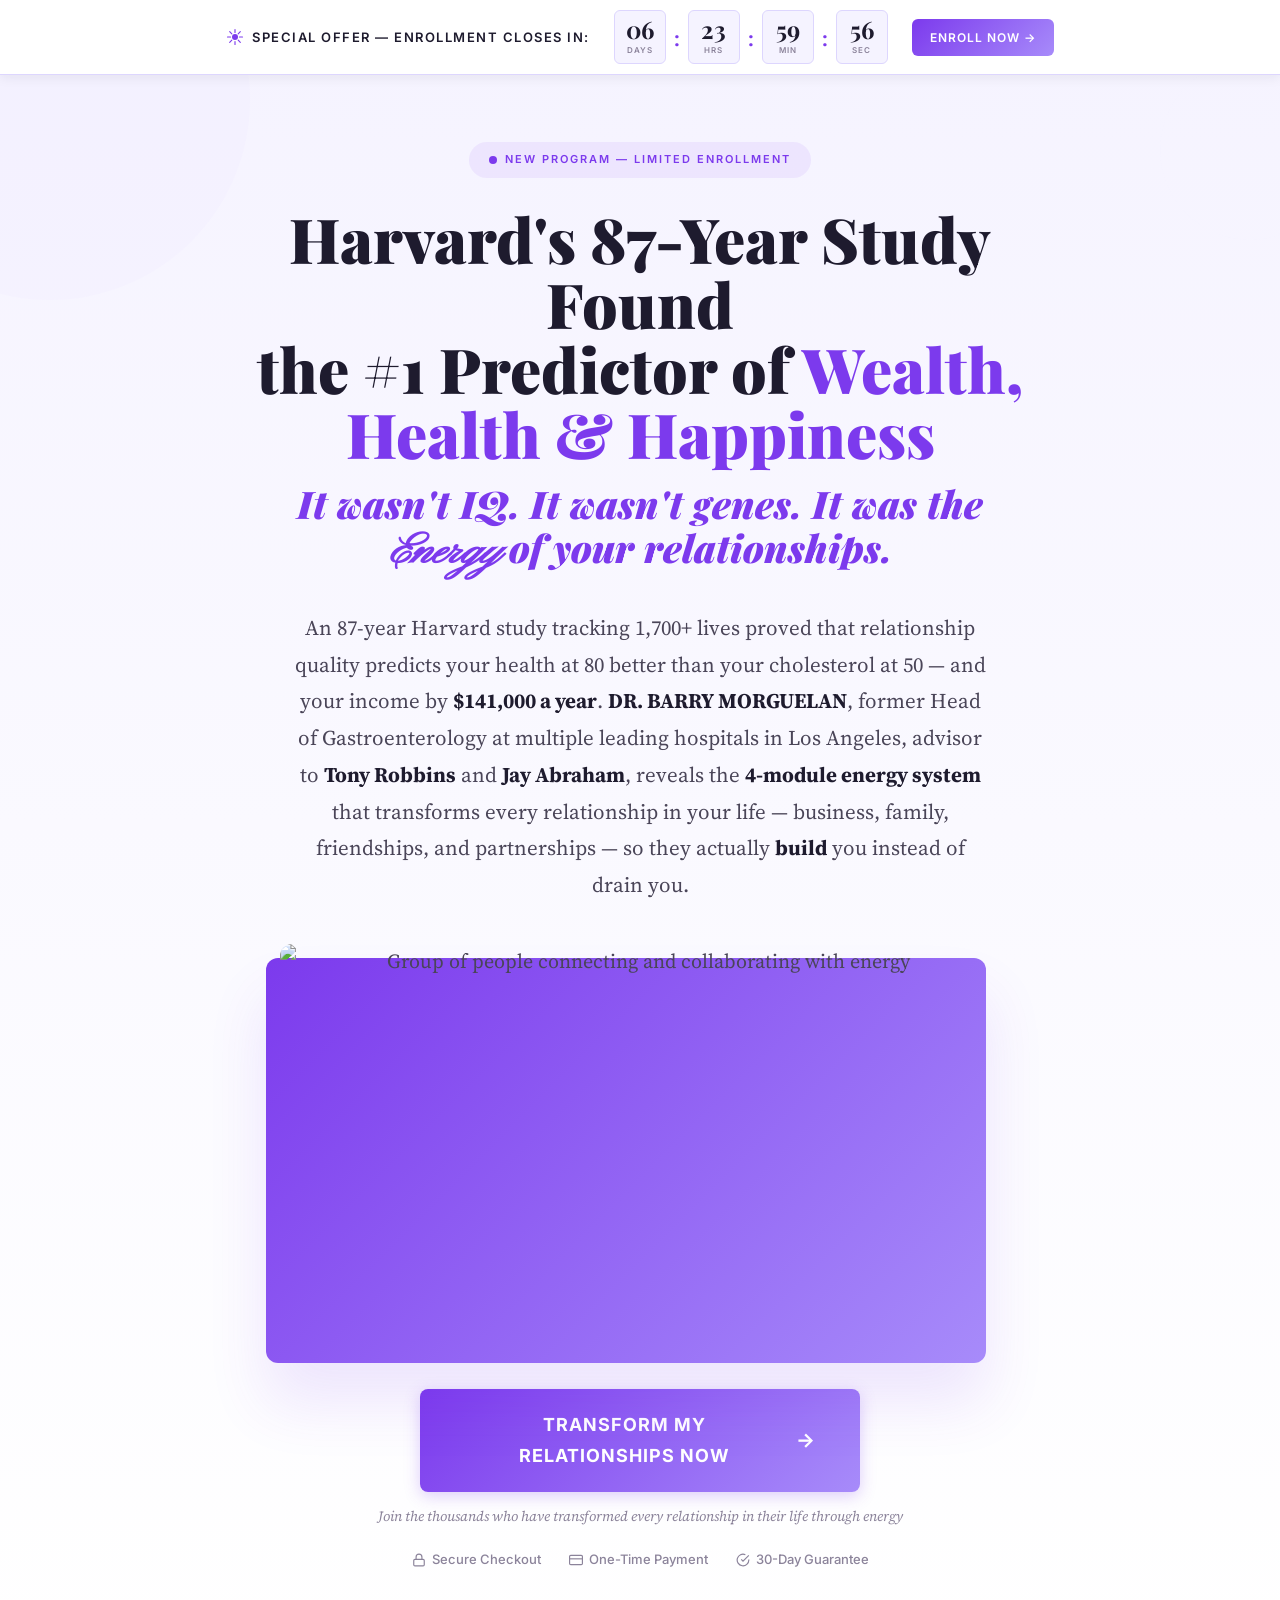
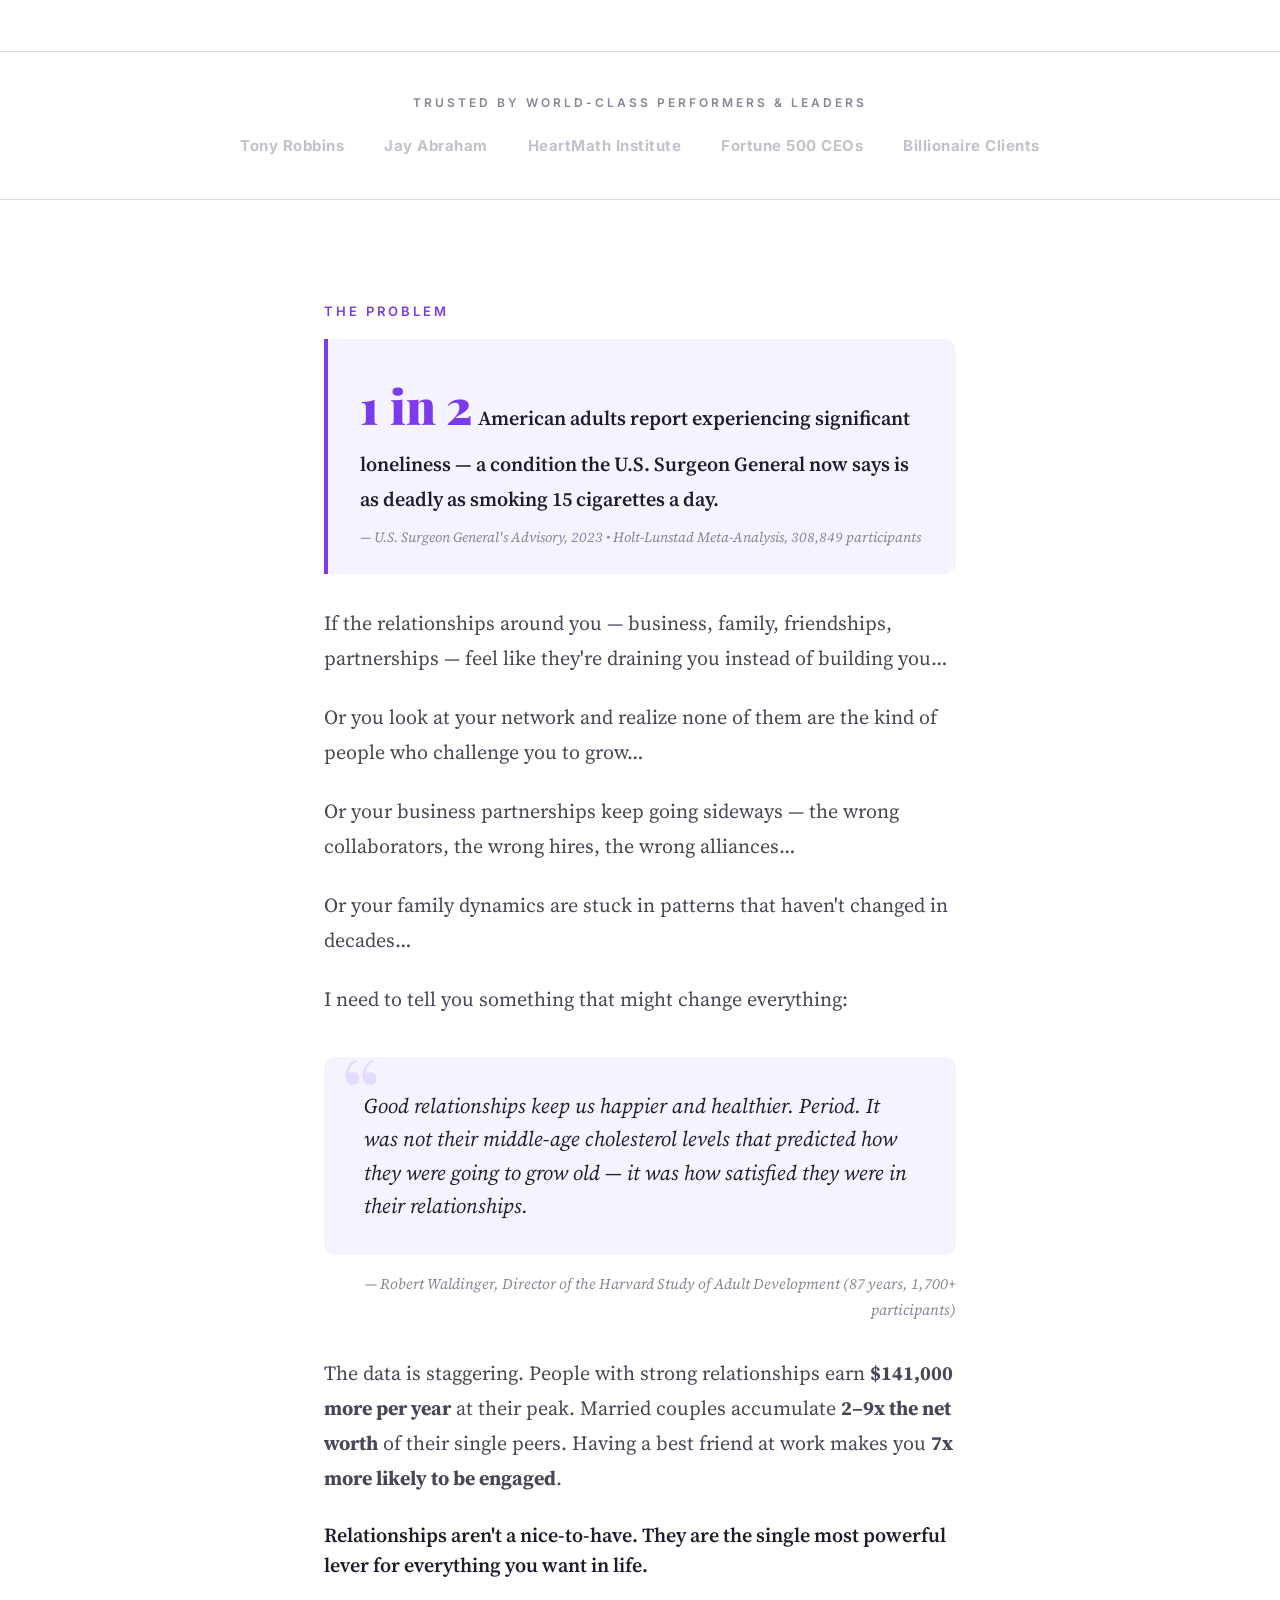
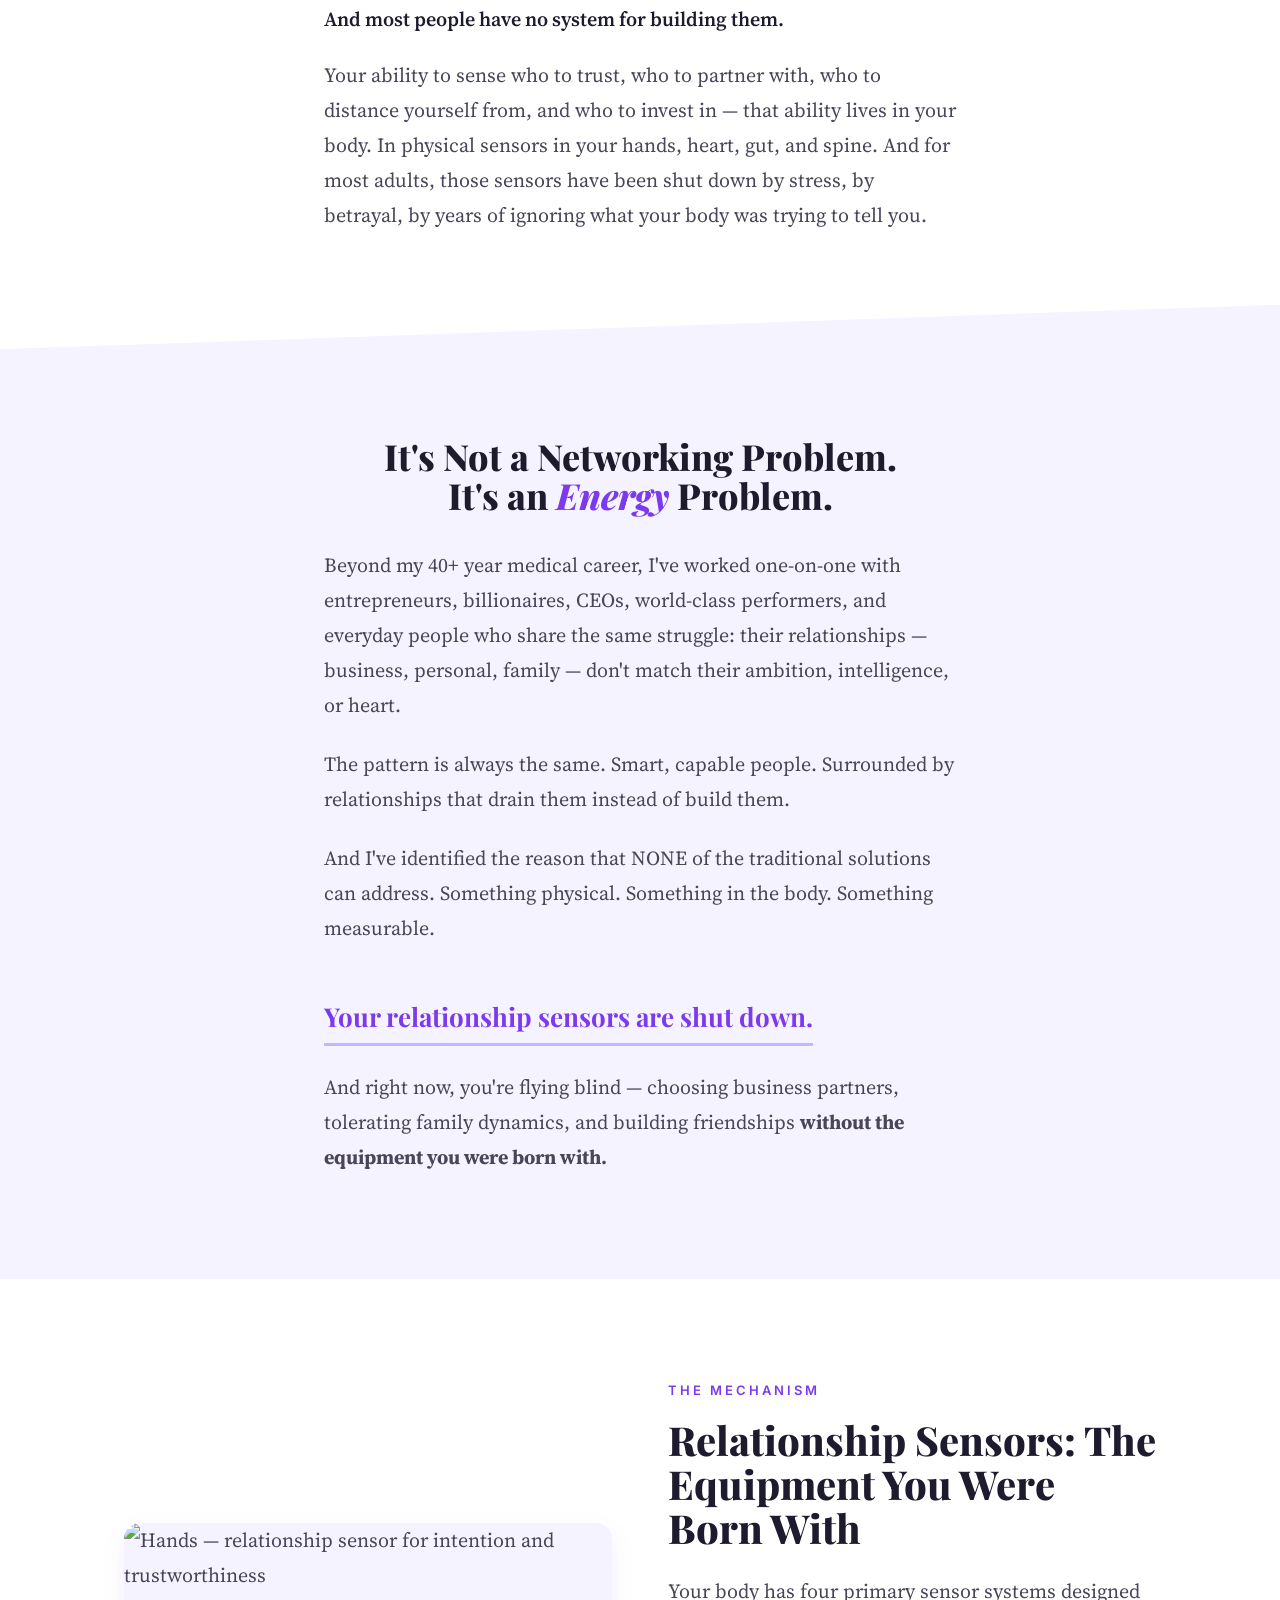
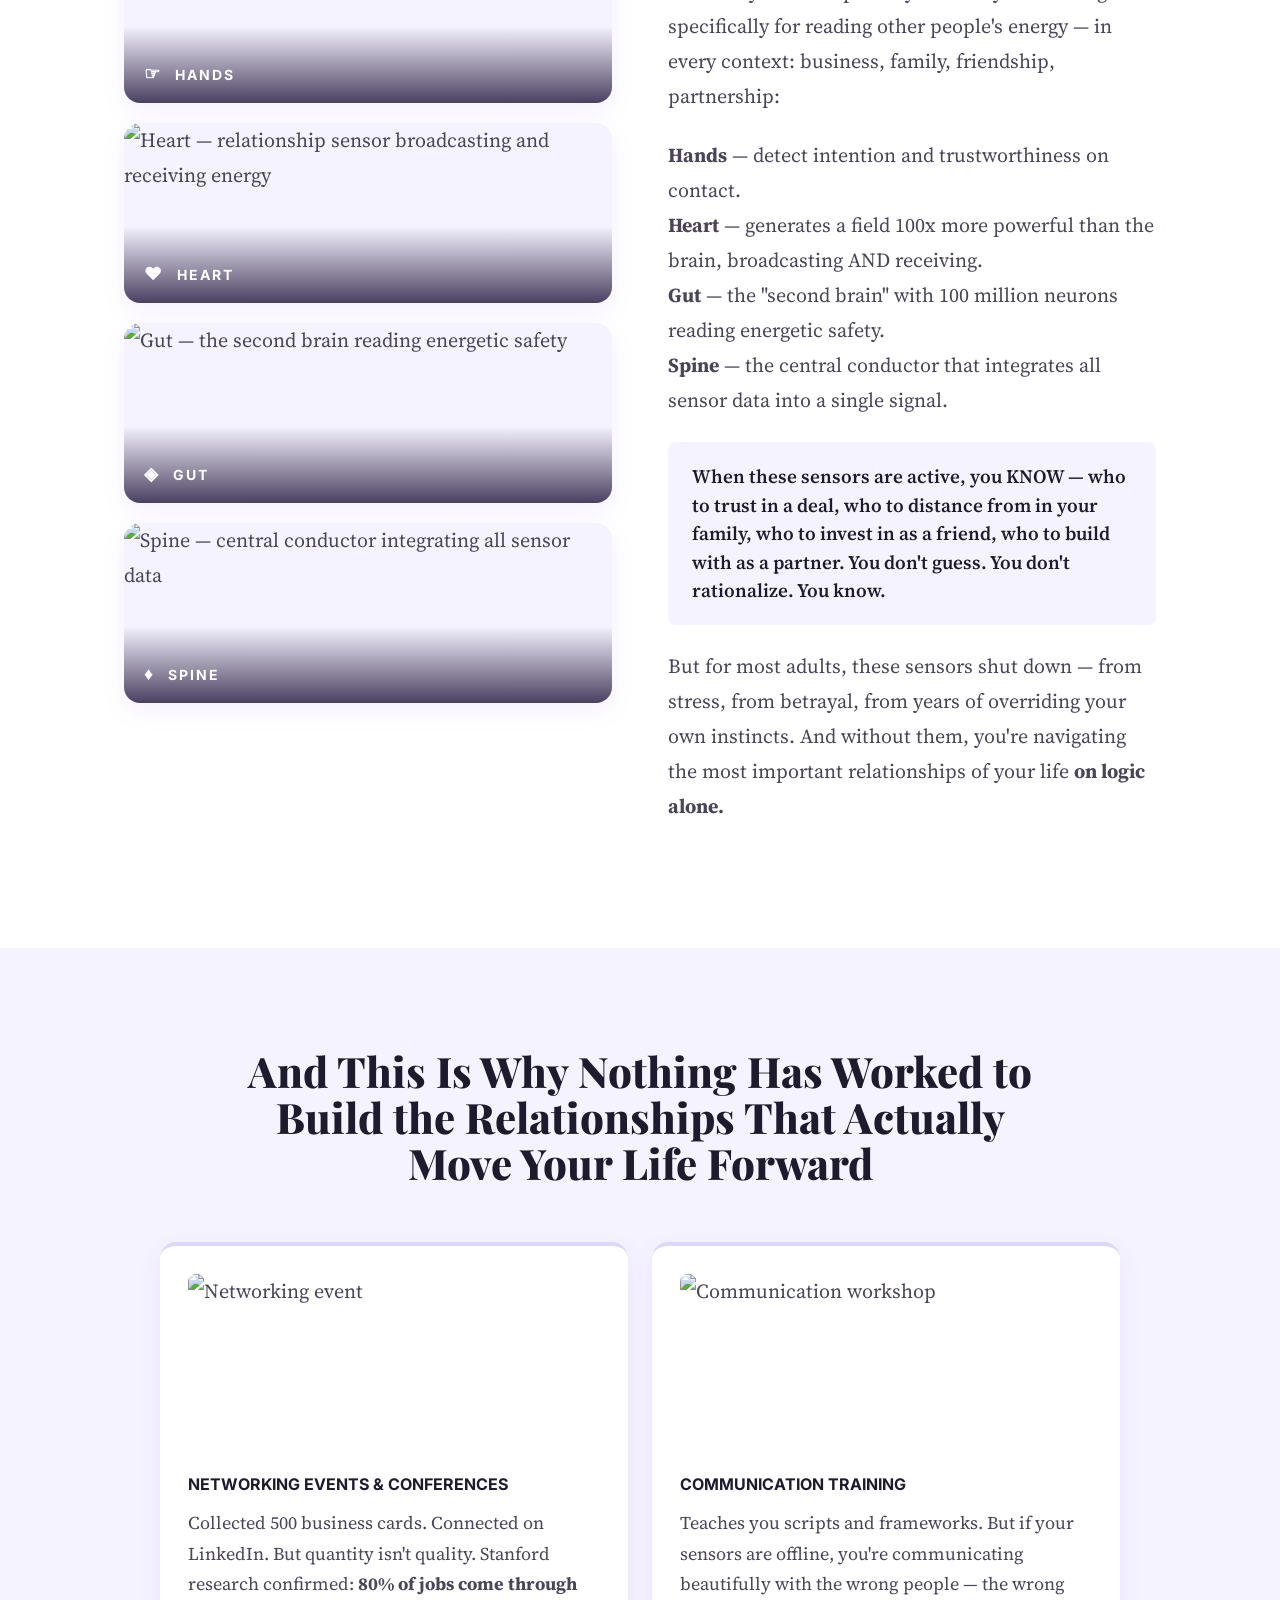
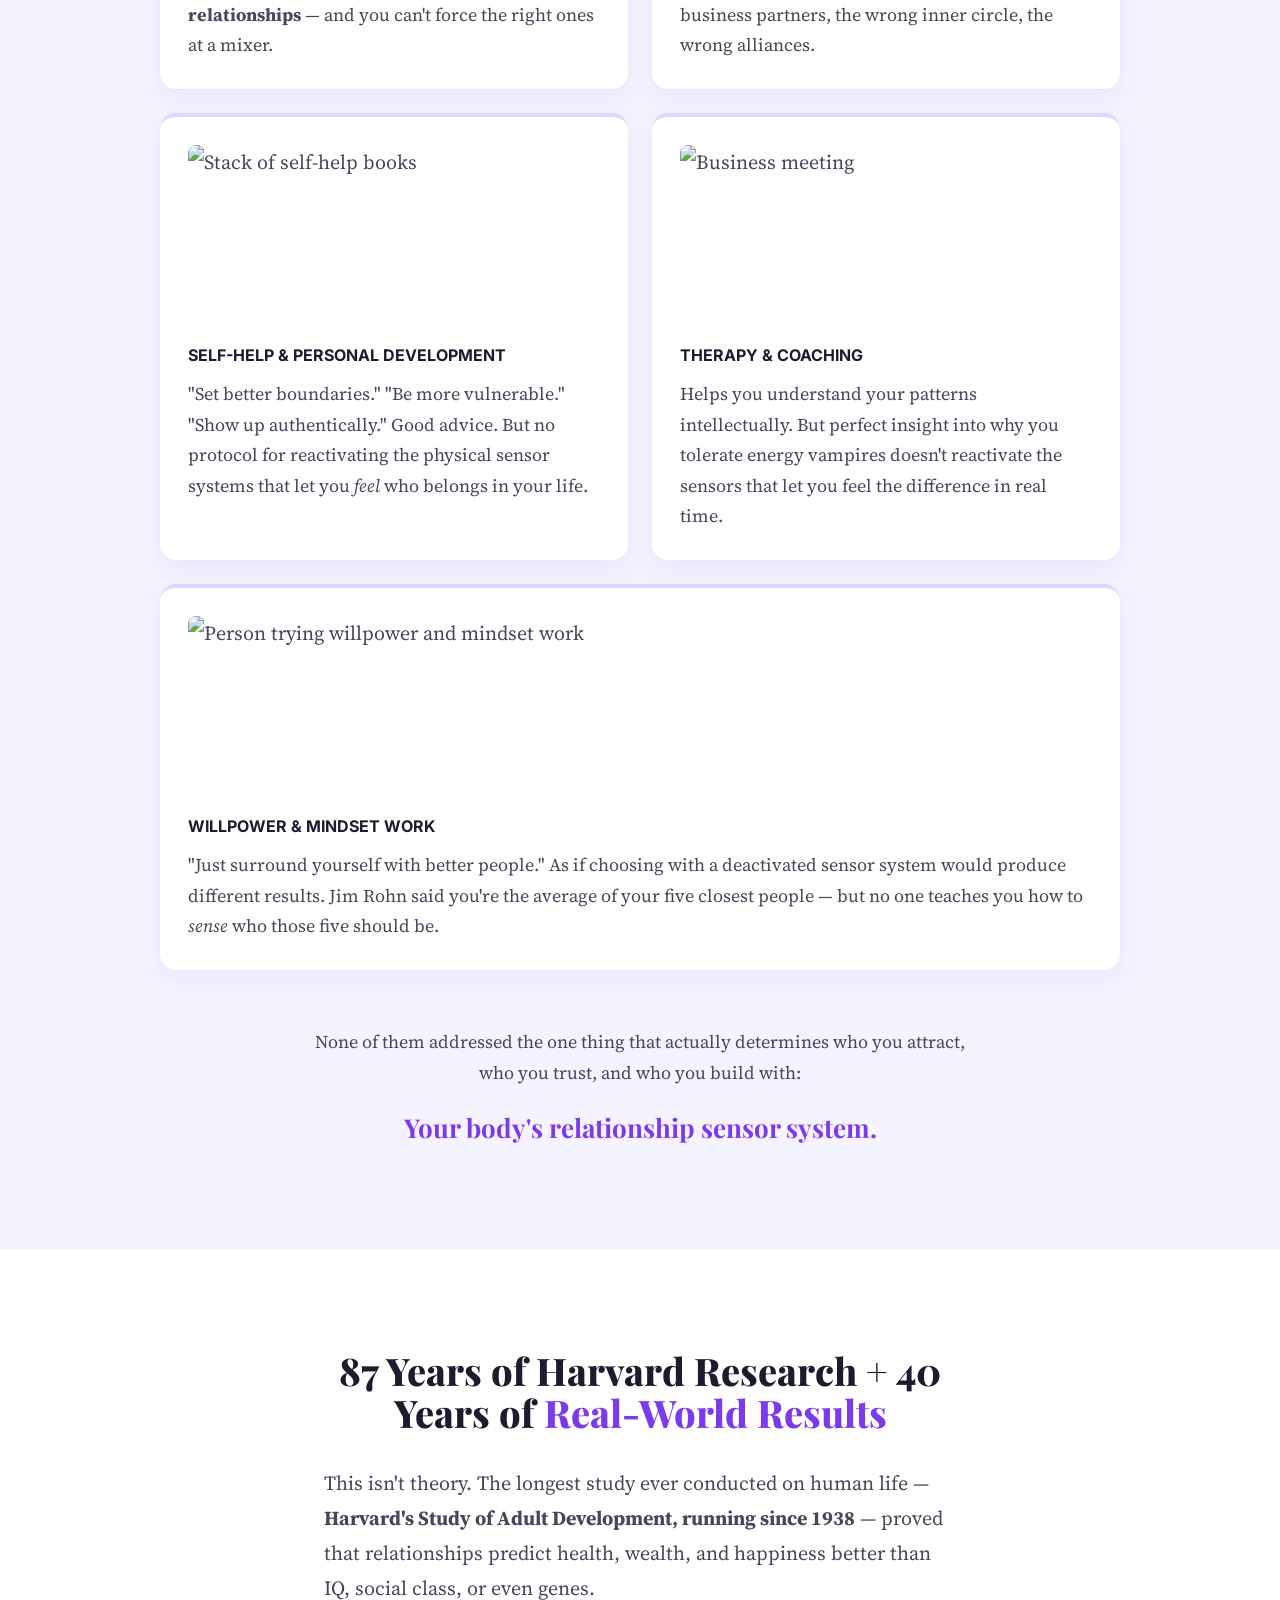
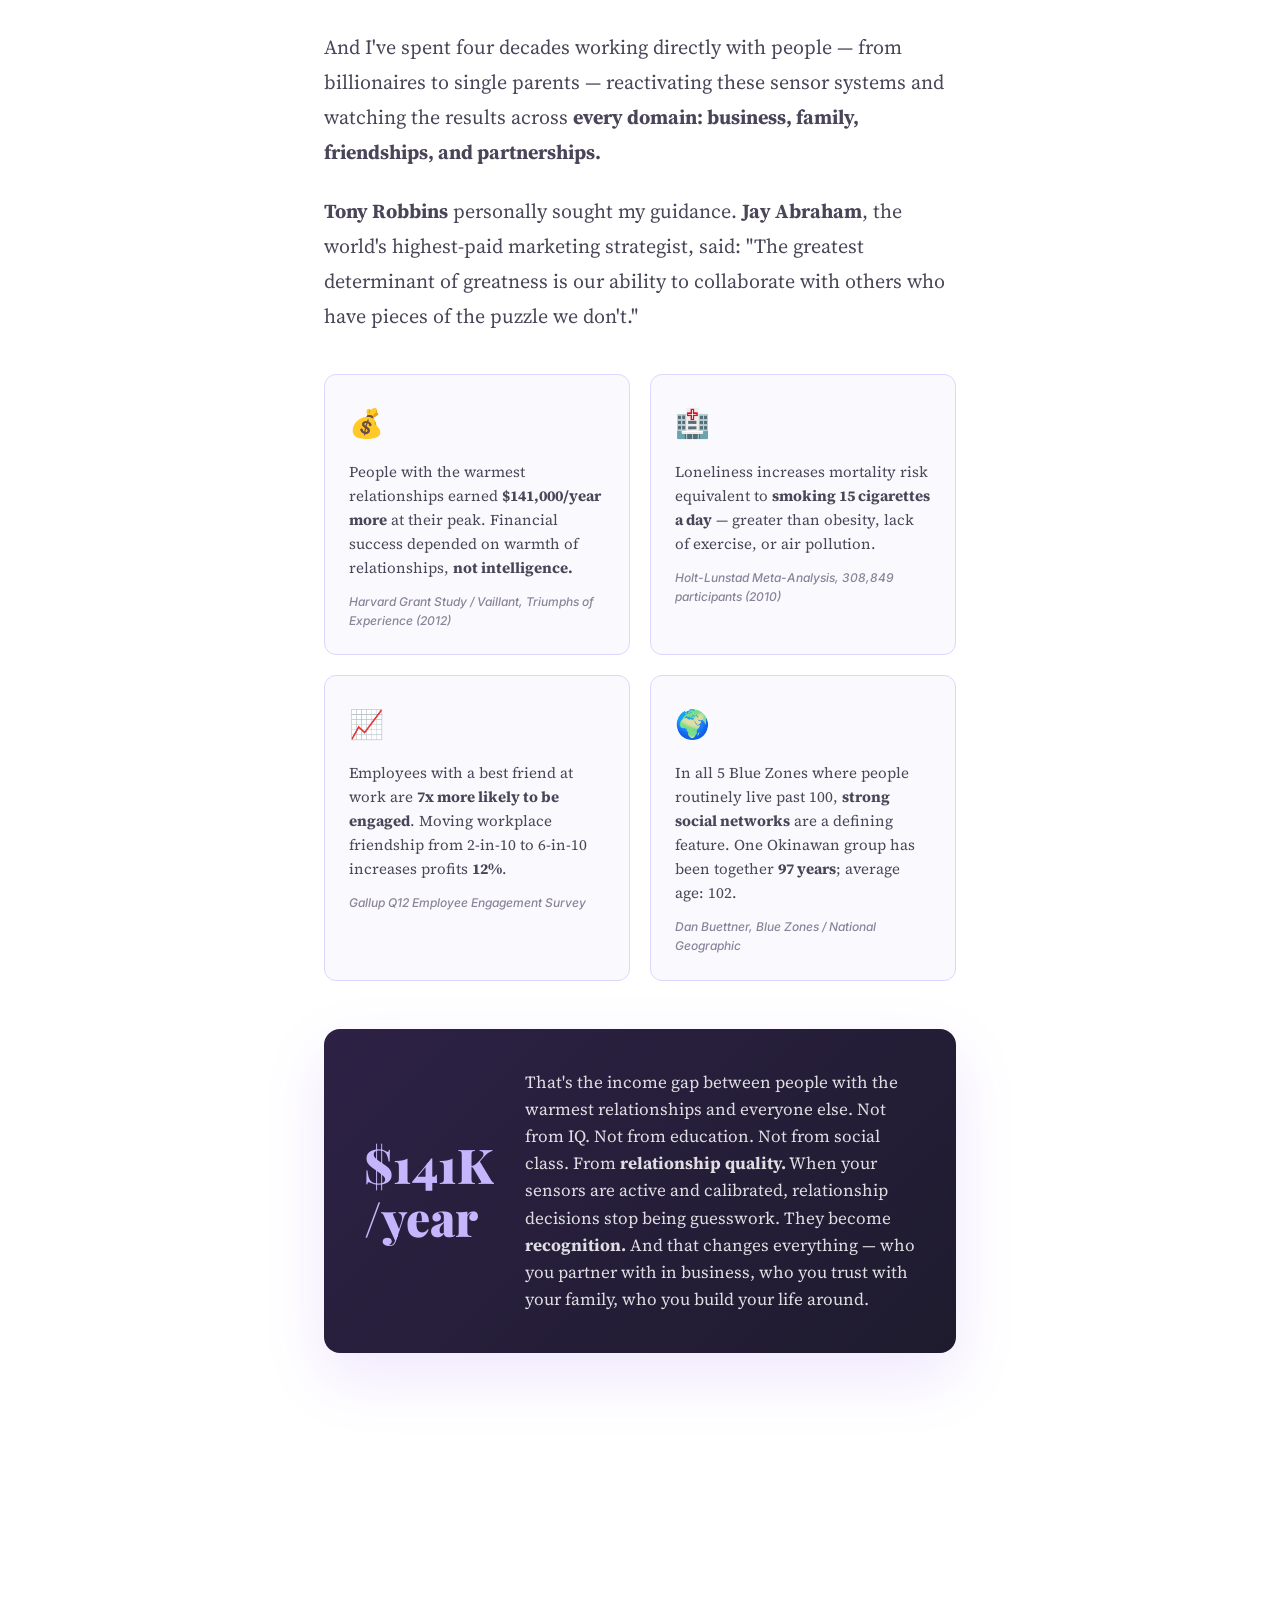
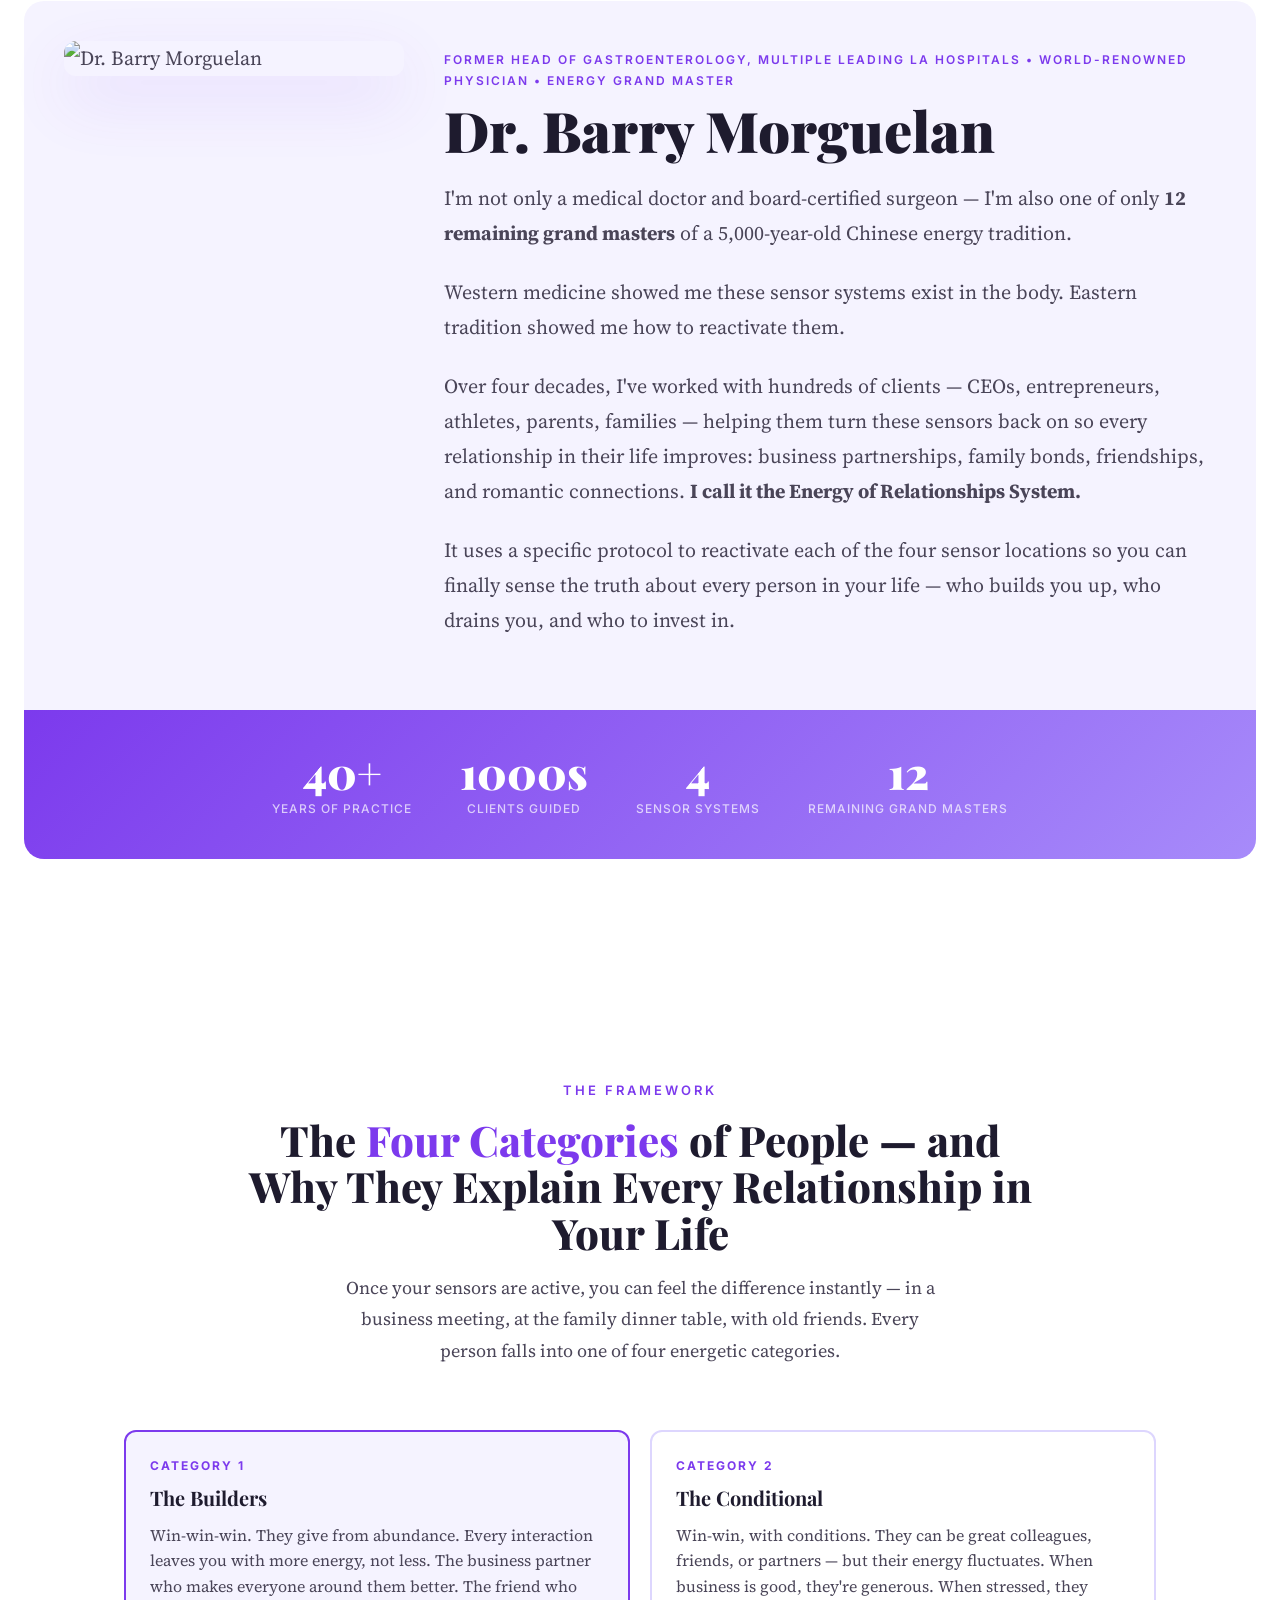
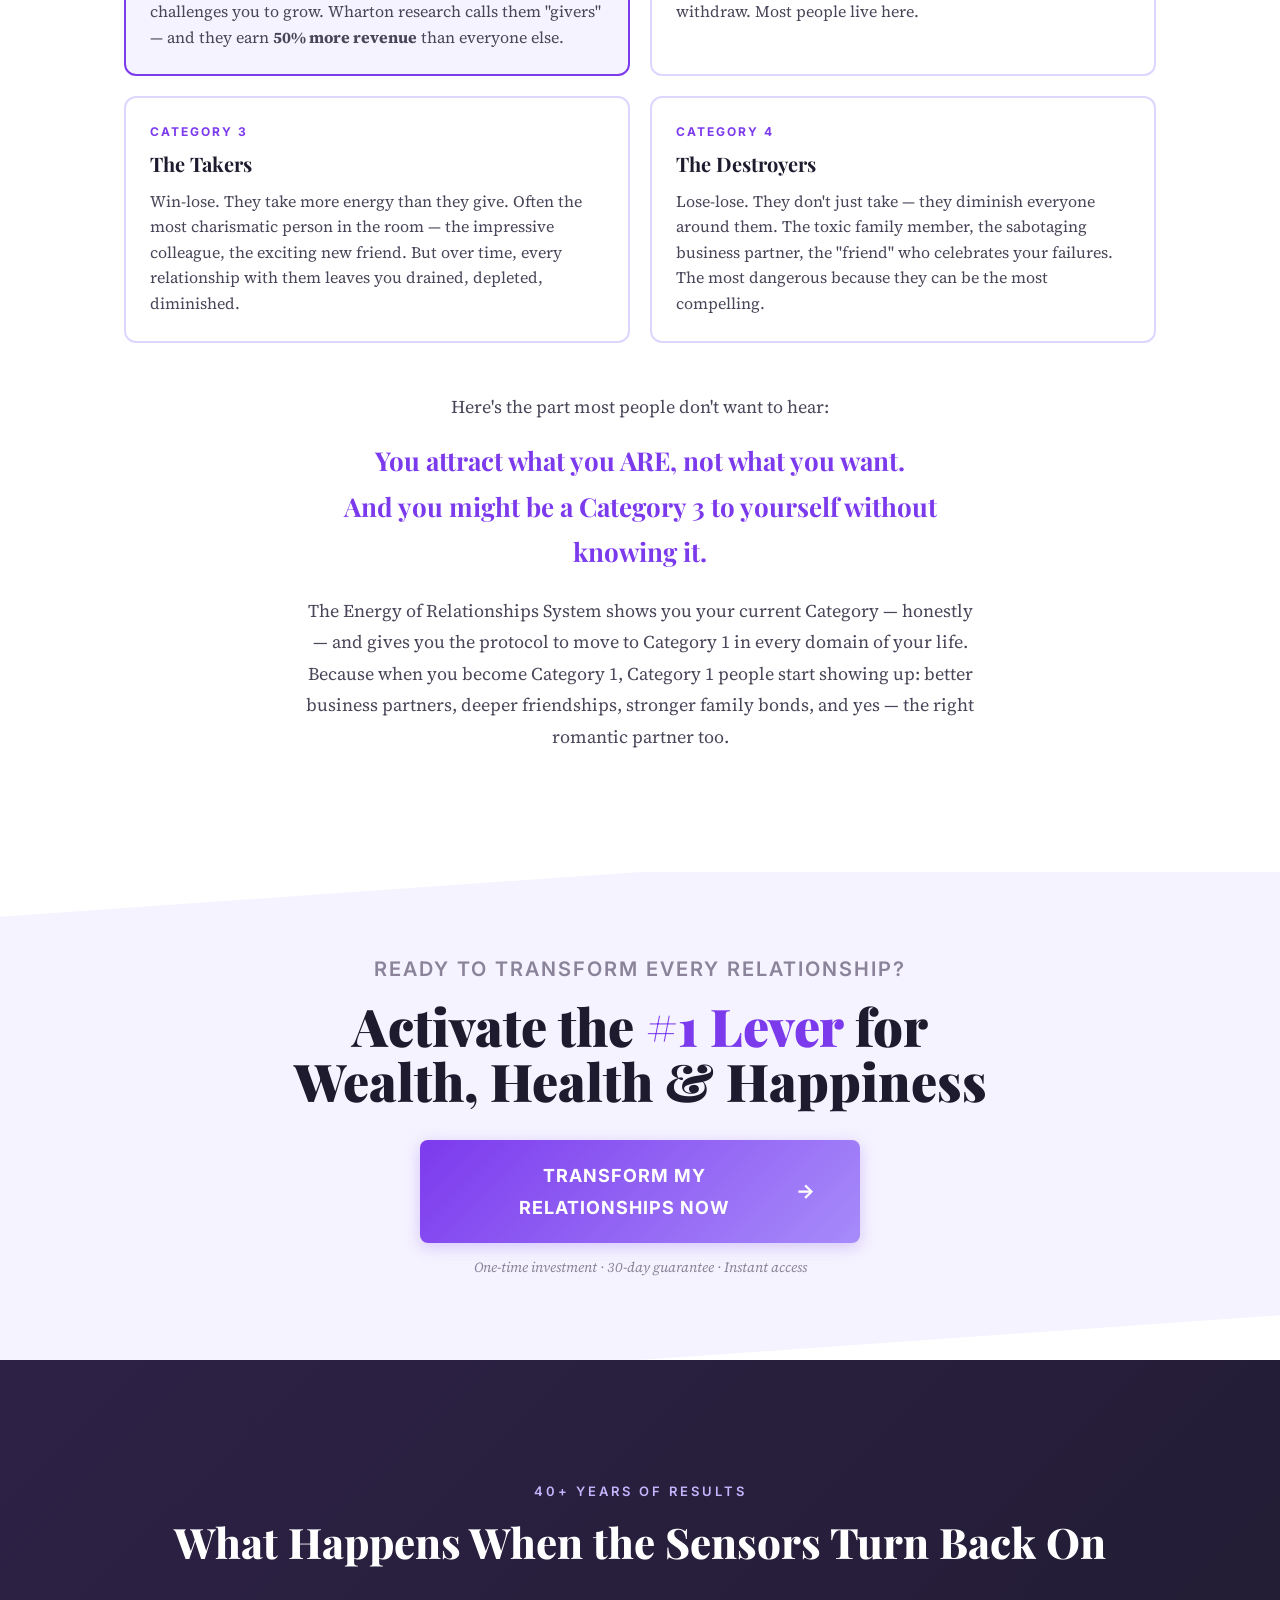
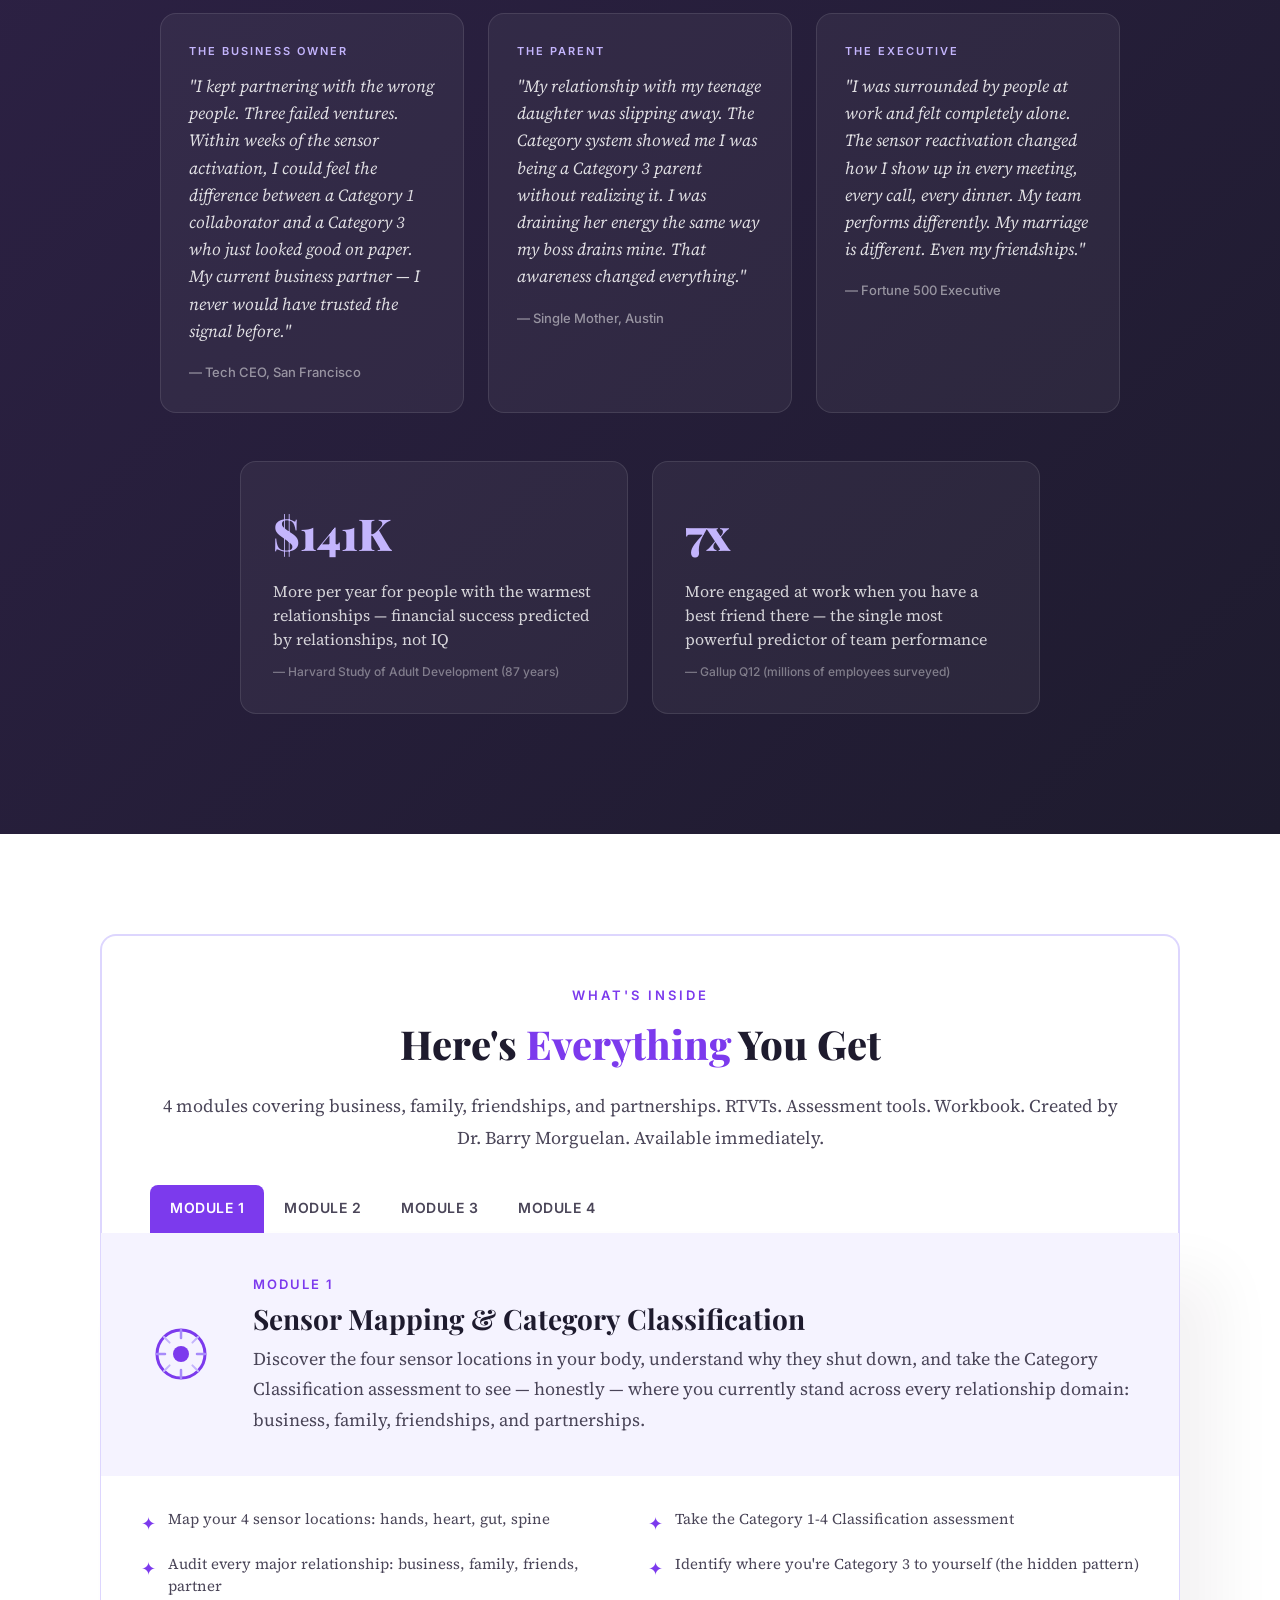
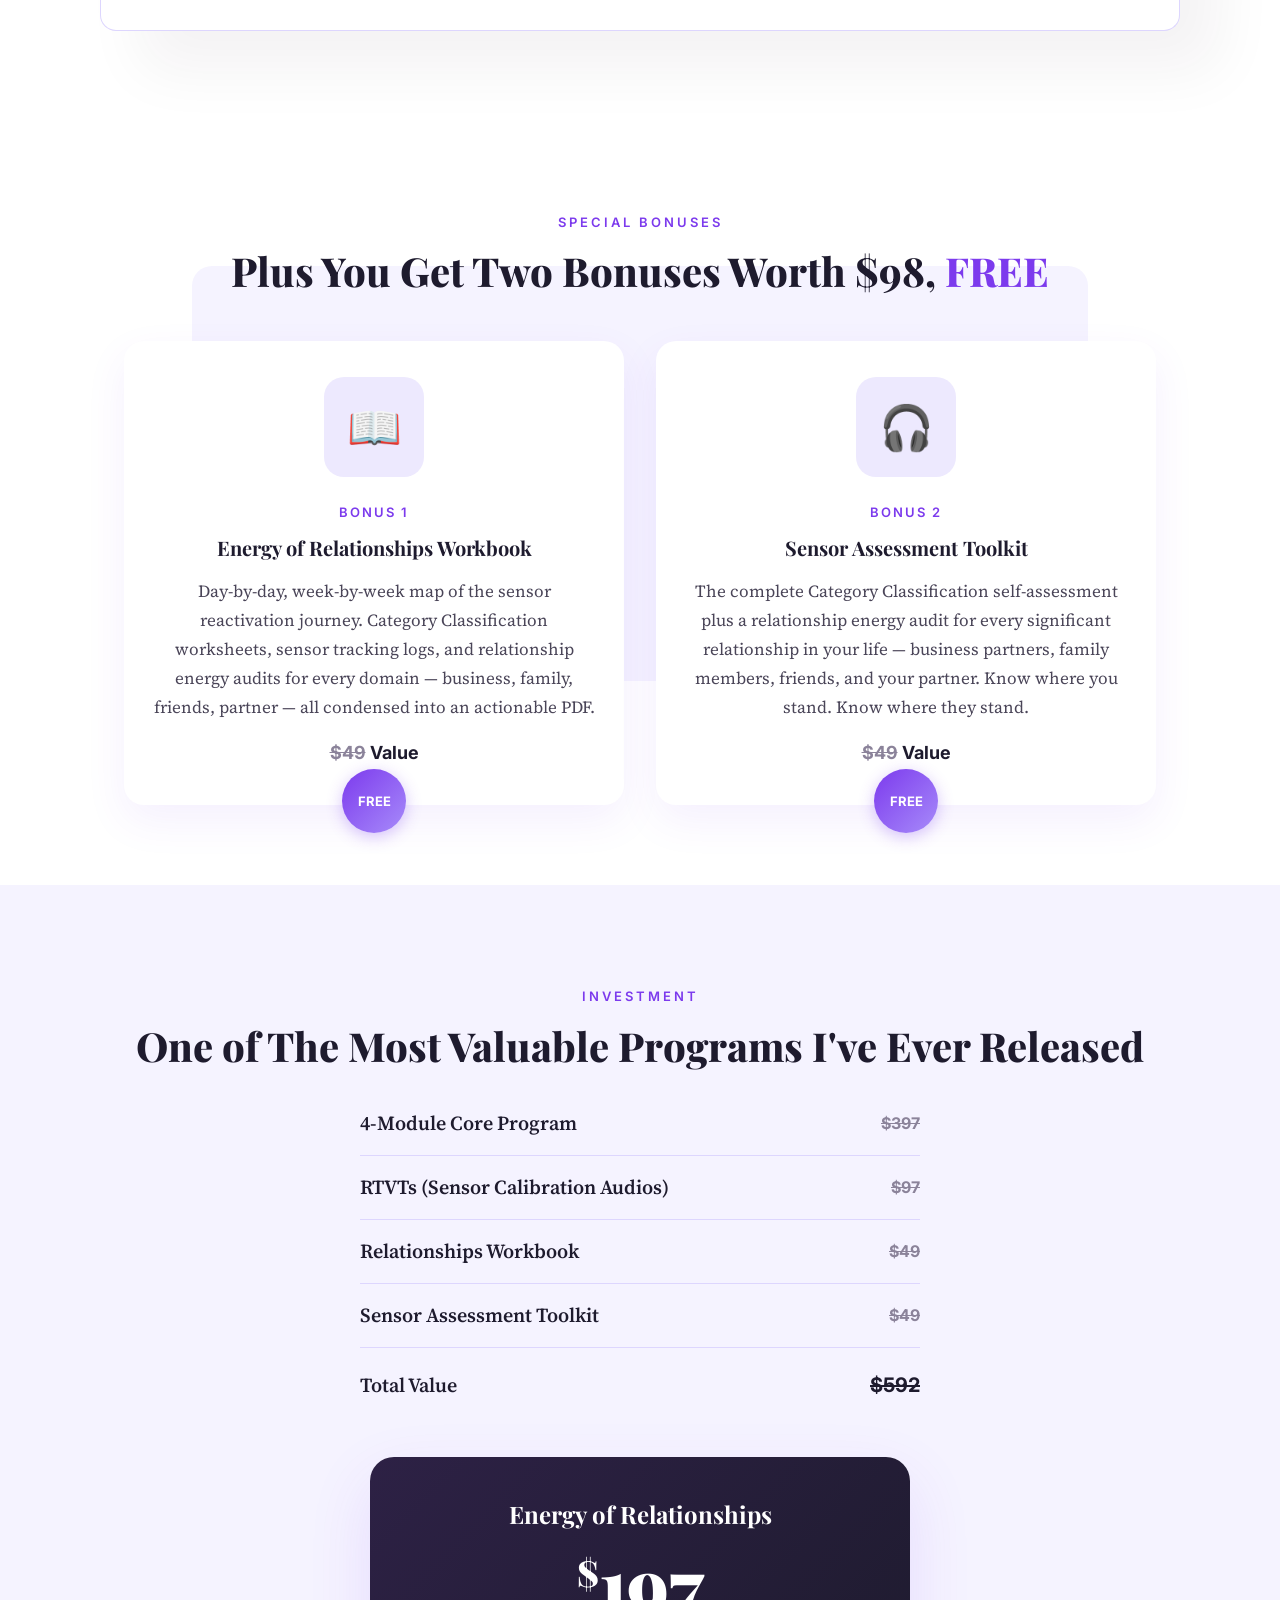
==== commit 6f92d137: "Update Dr. Barry headshot + redesign mechanism section with 4 stacked sensor images - Swapped bio he" ====
--- a/website/index.html
+++ b/website/index.html
@@ -332,6 +332,25 @@
   font-family: "Inter", sans-serif; font-weight: 600; font-size: 10px;
   text-transform: uppercase; letter-spacing: 1px; color: var(--color-muted);
 }
+/* Sensor stack — 4 stacked images for mechanism section */
+.sensor-stack { display: flex; flex-direction: column; gap: 20px; }
+.sensor-card {
+  position: relative; border-radius: var(--radius-lg); overflow: hidden;
+  box-shadow: var(--shadow-md); background: var(--color-mist);
+}
+.sensor-card img {
+  width: 100%; height: 180px; object-fit: cover; display: block;
+}
+.sensor-card .sensor-label {
+  position: absolute; bottom: 0; left: 0; right: 0;
+  background: linear-gradient(transparent, rgba(45,33,69,0.85));
+  padding: 32px 20px 14px;
+  font-family: "Inter", sans-serif; font-weight: 700; font-size: 14px;
+  text-transform: uppercase; letter-spacing: 2px; color: #fff;
+}
+.sensor-card .sensor-label .sensor-icon {
+  display: inline-block; margin-right: 8px; font-size: 18px;
+}
 .section-heading {
   font-family: "Playfair Display", serif; font-weight: 800; font-size: 40px;
   line-height: 1.1; color: var(--color-dark); margin-bottom: 24px;
@@ -917,6 +936,8 @@
   .cat-grid, .story-grid { grid-template-columns: 1fr; direction: ltr; }
   .component-row.reverse > * { direction: ltr; }
   .fail-card.span-2 { grid-column: span 1; }
+  .sensor-card img { height: 140px; }
+  .sensor-stack { gap: 14px; }
   .bio-grid { grid-template-columns: 1fr; }
   .bio-figure { padding: 24px; text-align: center; }
   .bio-figure img { margin: 0 auto; }
@@ -1099,11 +1120,26 @@
 <section class="mechanism-section">
   <div class="container">
     <div class="two-col">
-      <div class="img-offset-wrap">
-        <img src="https://images.unsplash.com/photo-1506126613408-eca07ce68773?w=800&q=80&auto=format" alt="Person in a state of focused awareness and energy" loading="lazy">
-        <div class="stat-overlay">
-          <div class="num">4</div>
-          <div class="lbl">Sensor Locations</div>
+      <div class="sensor-stack">
+        <!-- PLACEHOLDER: Replace src with actual hands image -->
+        <div class="sensor-card">
+          <img src="https://images.unsplash.com/photo-1577896851231-70ef18881754?w=600&q=80&auto=format" alt="Hands — relationship sensor for intention and trustworthiness" loading="lazy">
+          <div class="sensor-label"><span class="sensor-icon">&#9758;</span> Hands</div>
+        </div>
+        <!-- PLACEHOLDER: Replace src with actual heart image -->
+        <div class="sensor-card">
+          <img src="https://images.unsplash.com/photo-1559757175-5700dde675bc?w=600&q=80&auto=format" alt="Heart — relationship sensor broadcasting and receiving energy" loading="lazy">
+          <div class="sensor-label"><span class="sensor-icon">&#9829;</span> Heart</div>
+        </div>
+        <!-- PLACEHOLDER: Replace src with actual gut image -->
+        <div class="sensor-card">
+          <img src="https://images.unsplash.com/photo-1544367567-0f2fcb009e0b?w=600&q=80&auto=format" alt="Gut — the second brain reading energetic safety" loading="lazy">
+          <div class="sensor-label"><span class="sensor-icon">&#9672;</span> Gut</div>
+        </div>
+        <!-- PLACEHOLDER: Replace src with actual spine image -->
+        <div class="sensor-card">
+          <img src="https://images.unsplash.com/photo-1506126613408-eca07ce68773?w=600&q=80&auto=format" alt="Spine — central conductor integrating all sensor data" loading="lazy">
+          <div class="sensor-label"><span class="sensor-icon">&#9830;</span> Spine</div>
         </div>
       </div>
       <div>
@@ -1214,7 +1250,7 @@
     <div class="bio-card">
       <div class="bio-grid">
         <div class="bio-figure">
-          <img src="https://energyforsuccess.com/wp-content/uploads/2024/07/about-pc.webp" alt="Dr. Barry Morguelan" loading="lazy">
+          <img src="https://storage.googleapis.com/msgsndr/BtKmsmYIHuCCM0nQc8hq/media/69960498dde40b9b6bf02965.jpeg" alt="Dr. Barry Morguelan" loading="lazy">
         </div>
         <div class="bio-content">
           <p class="bio-credential">Former Head of Gastroenterology, Multiple Leading LA Hospitals &bull; World-Renowned Physician &bull; Energy Grand Master</p>
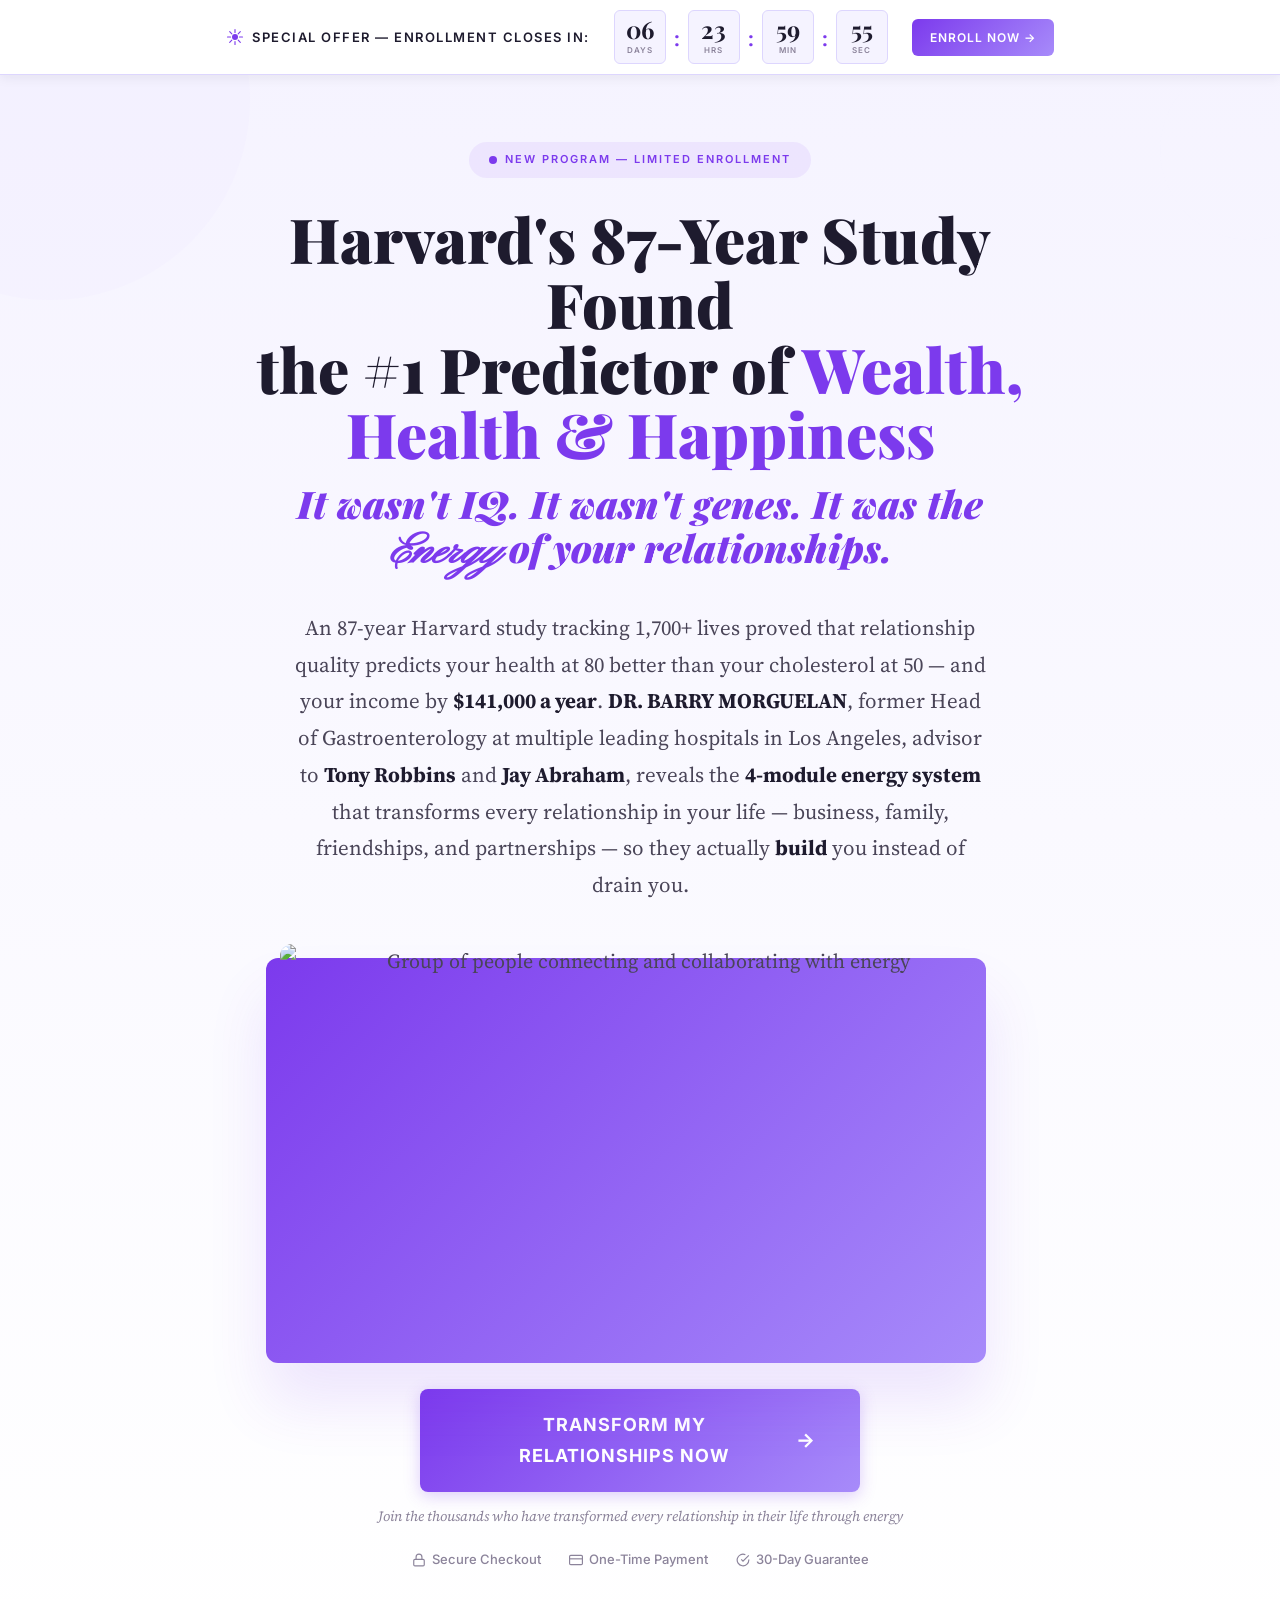
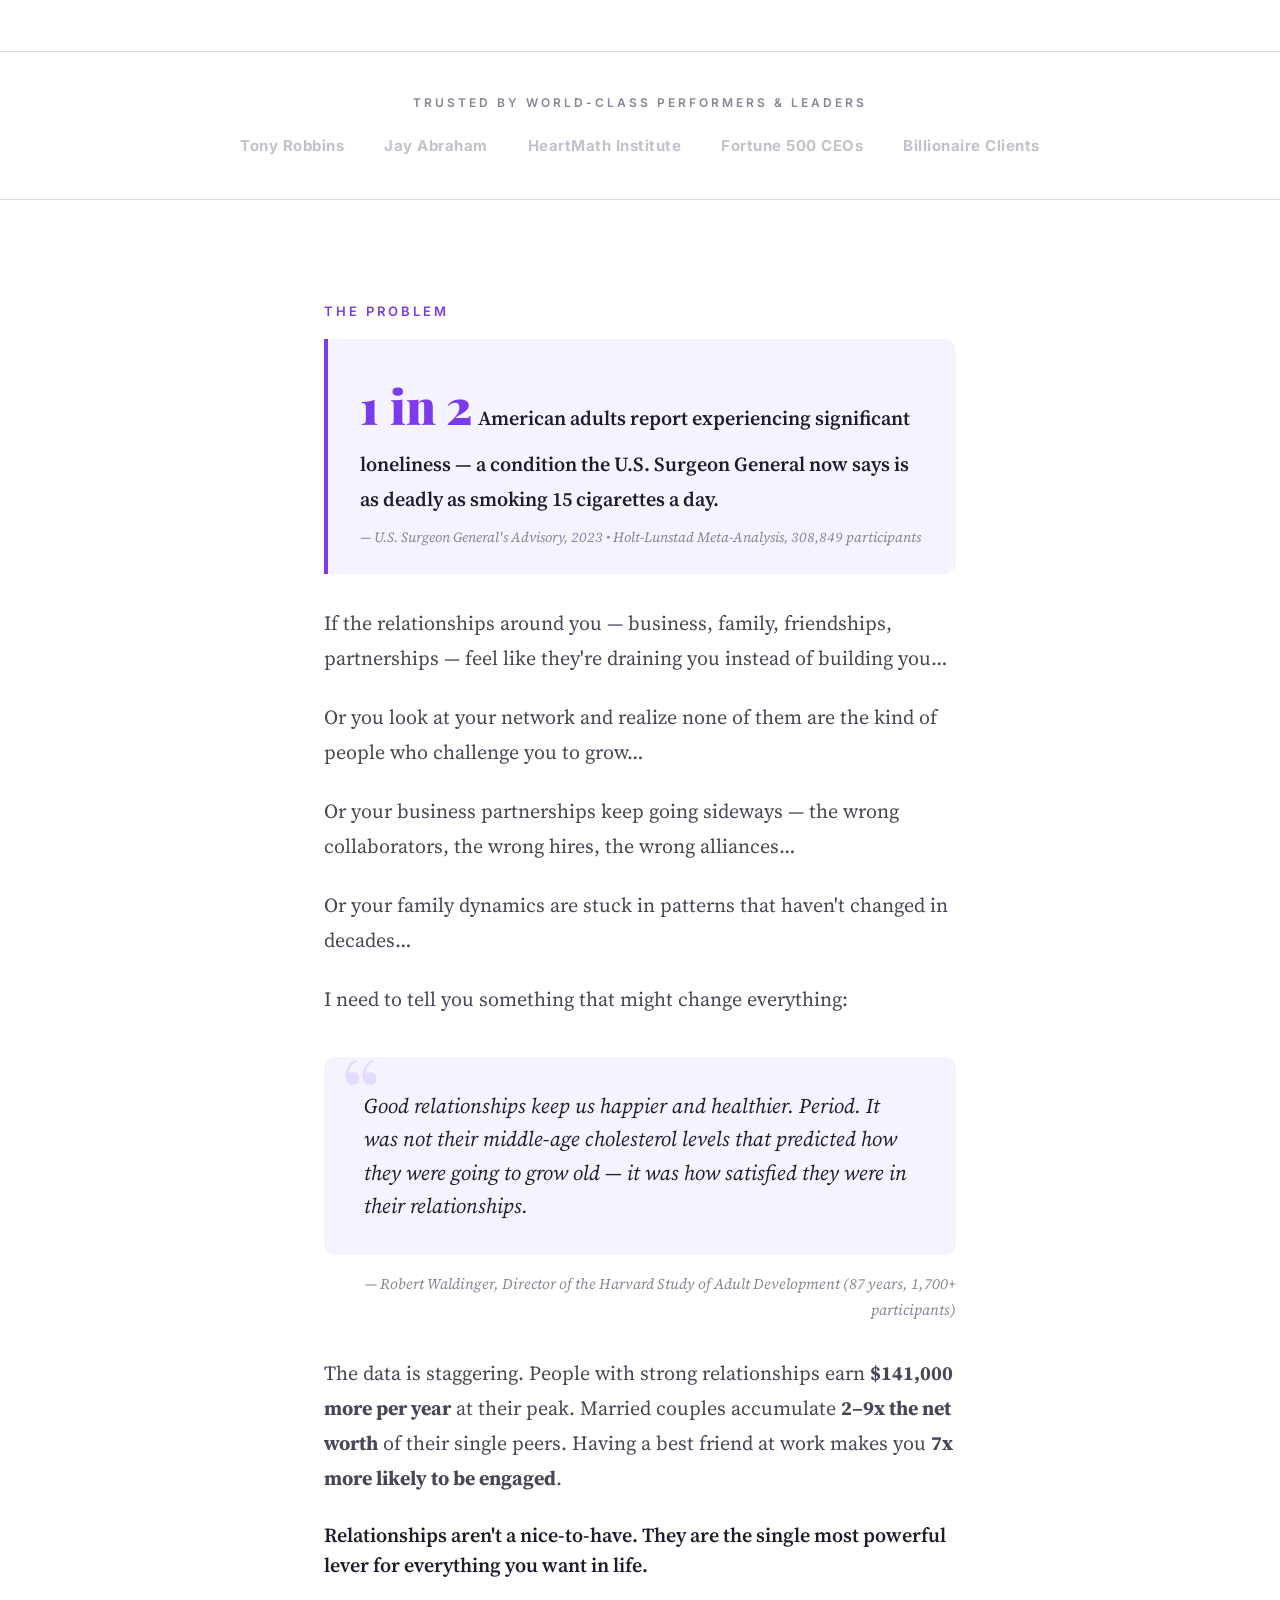
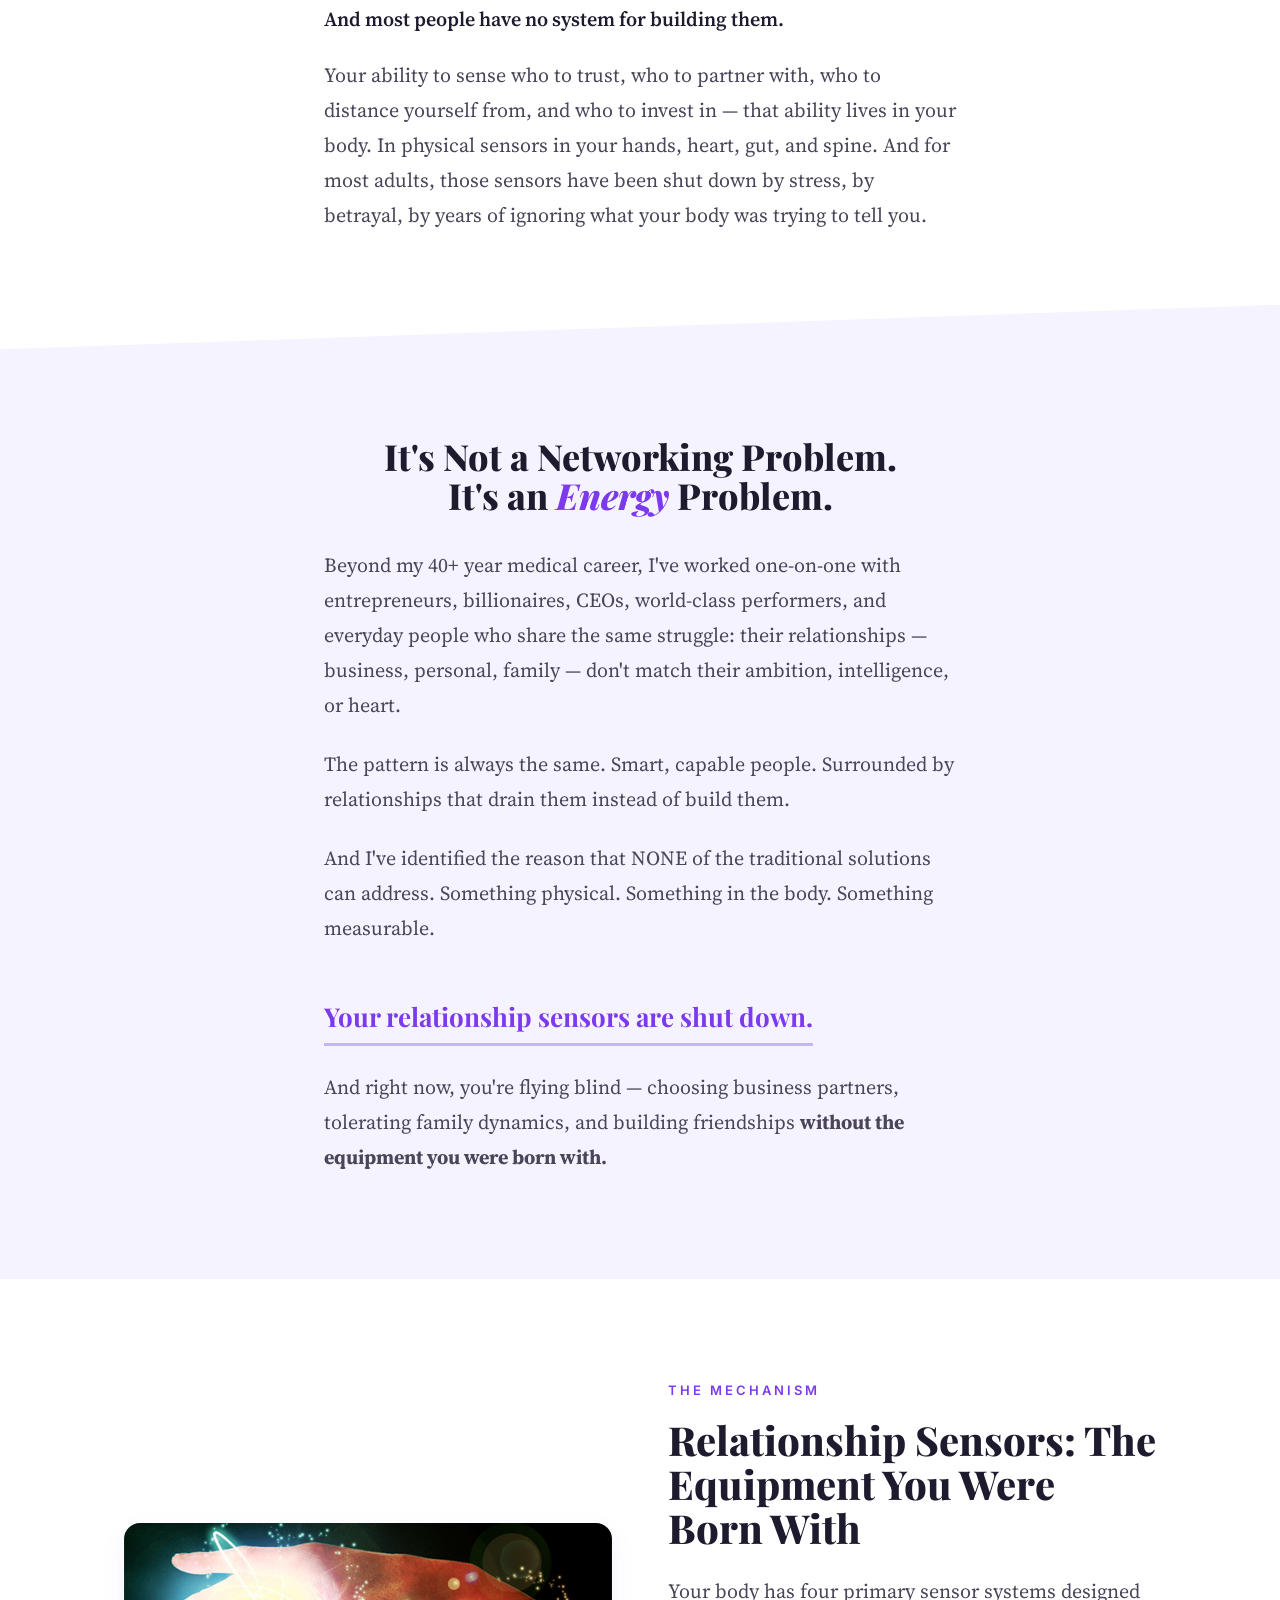
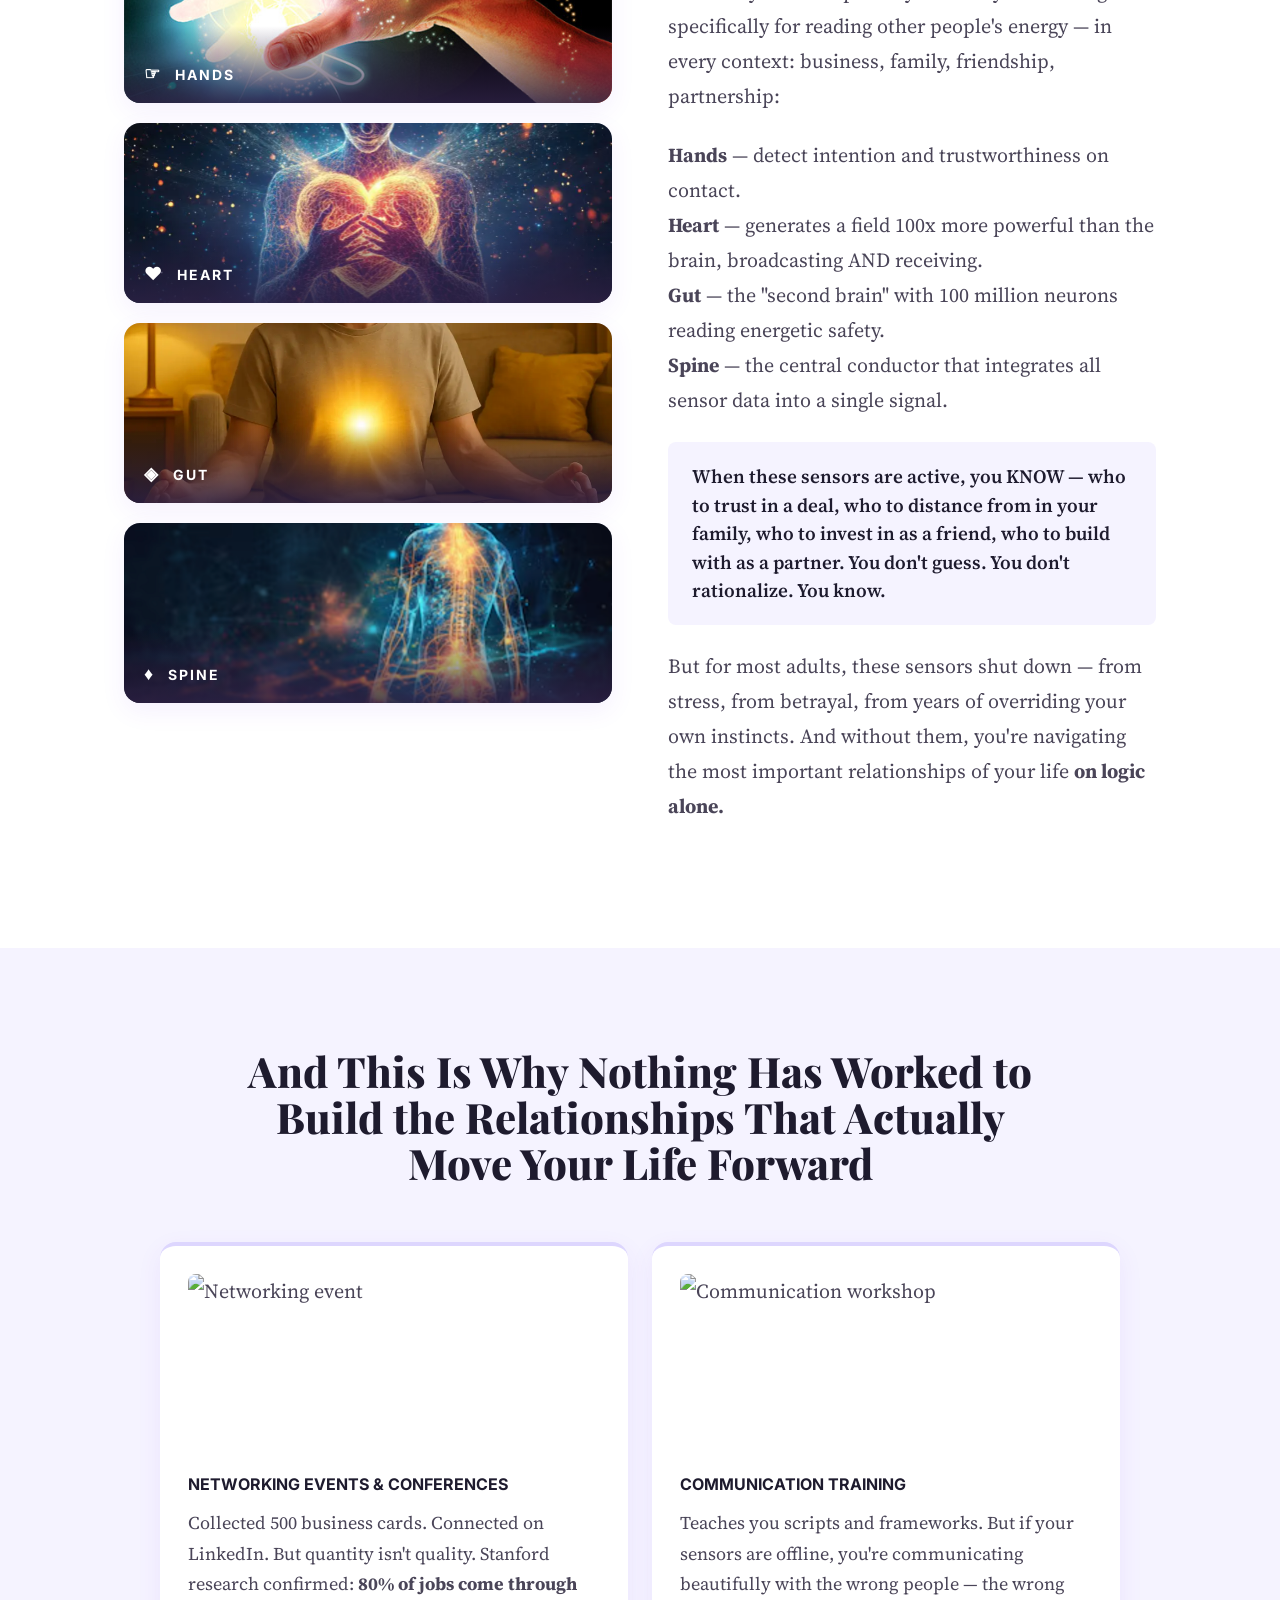
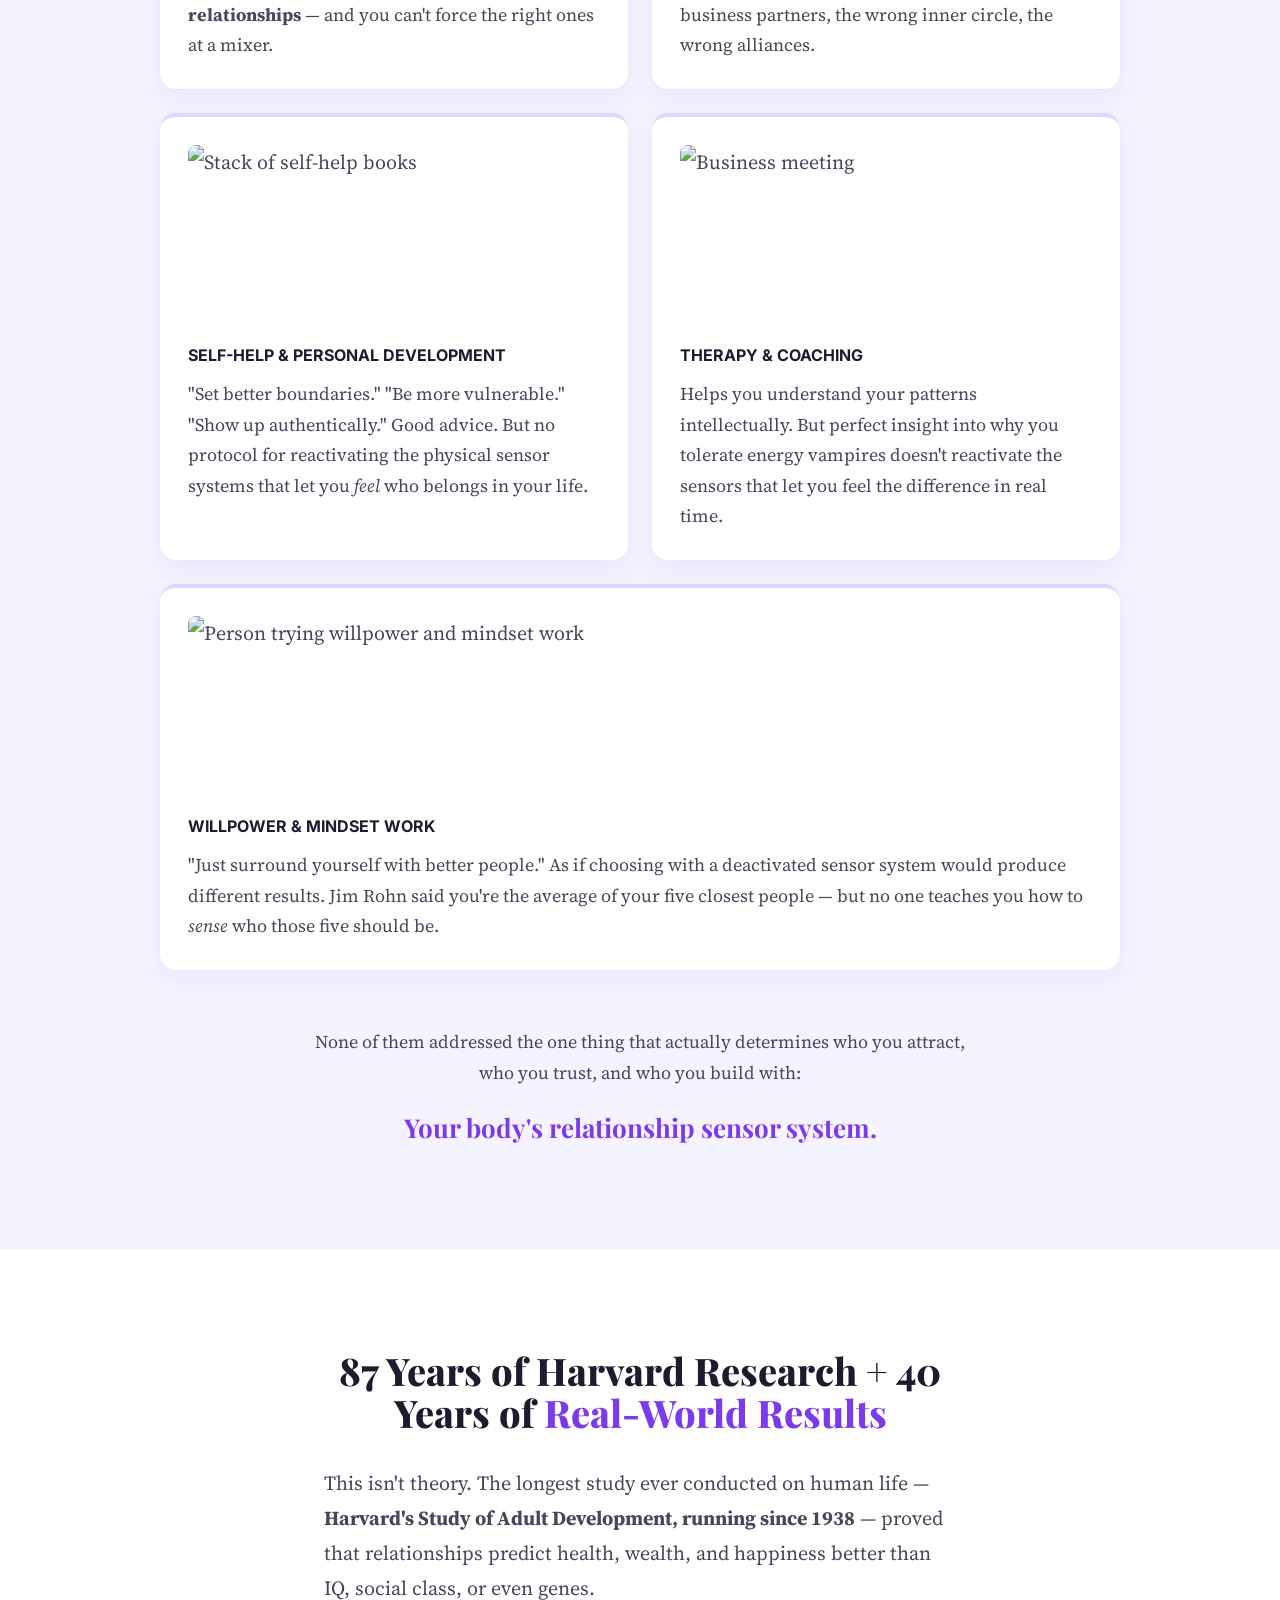
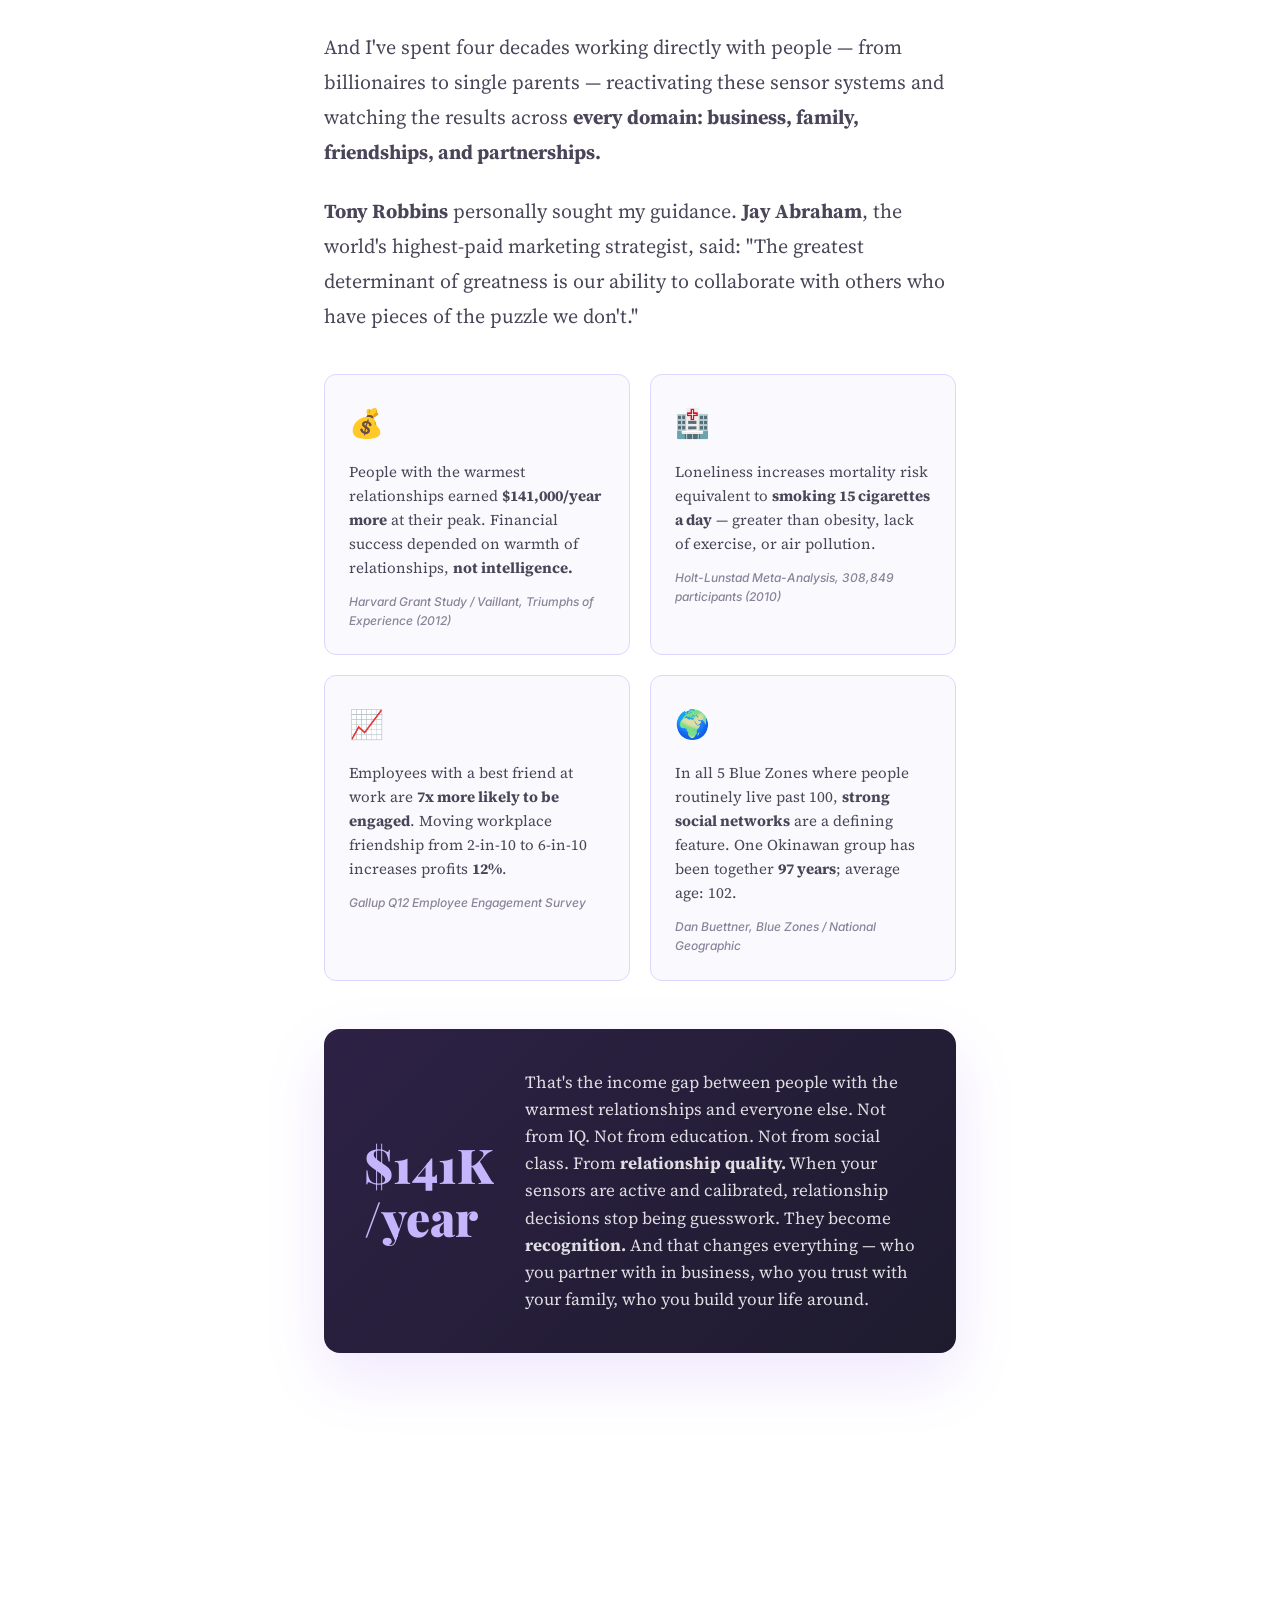
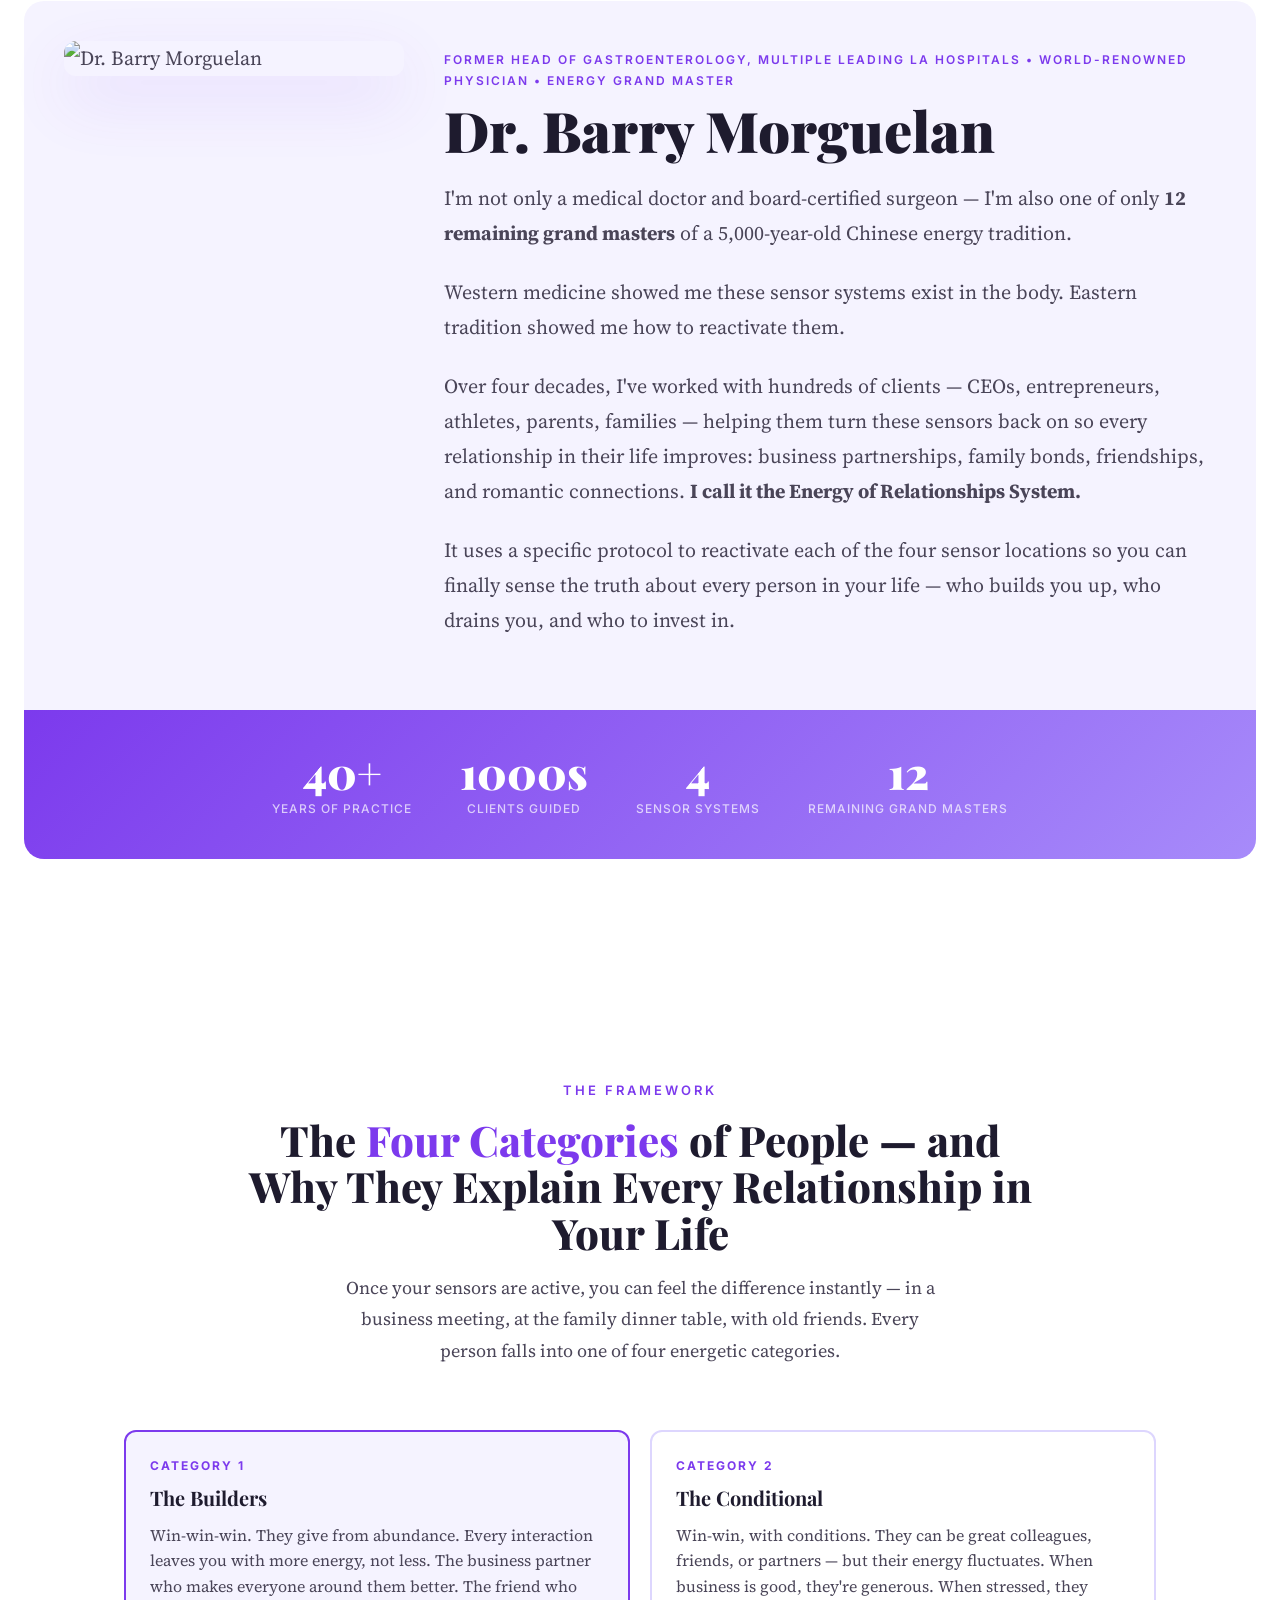
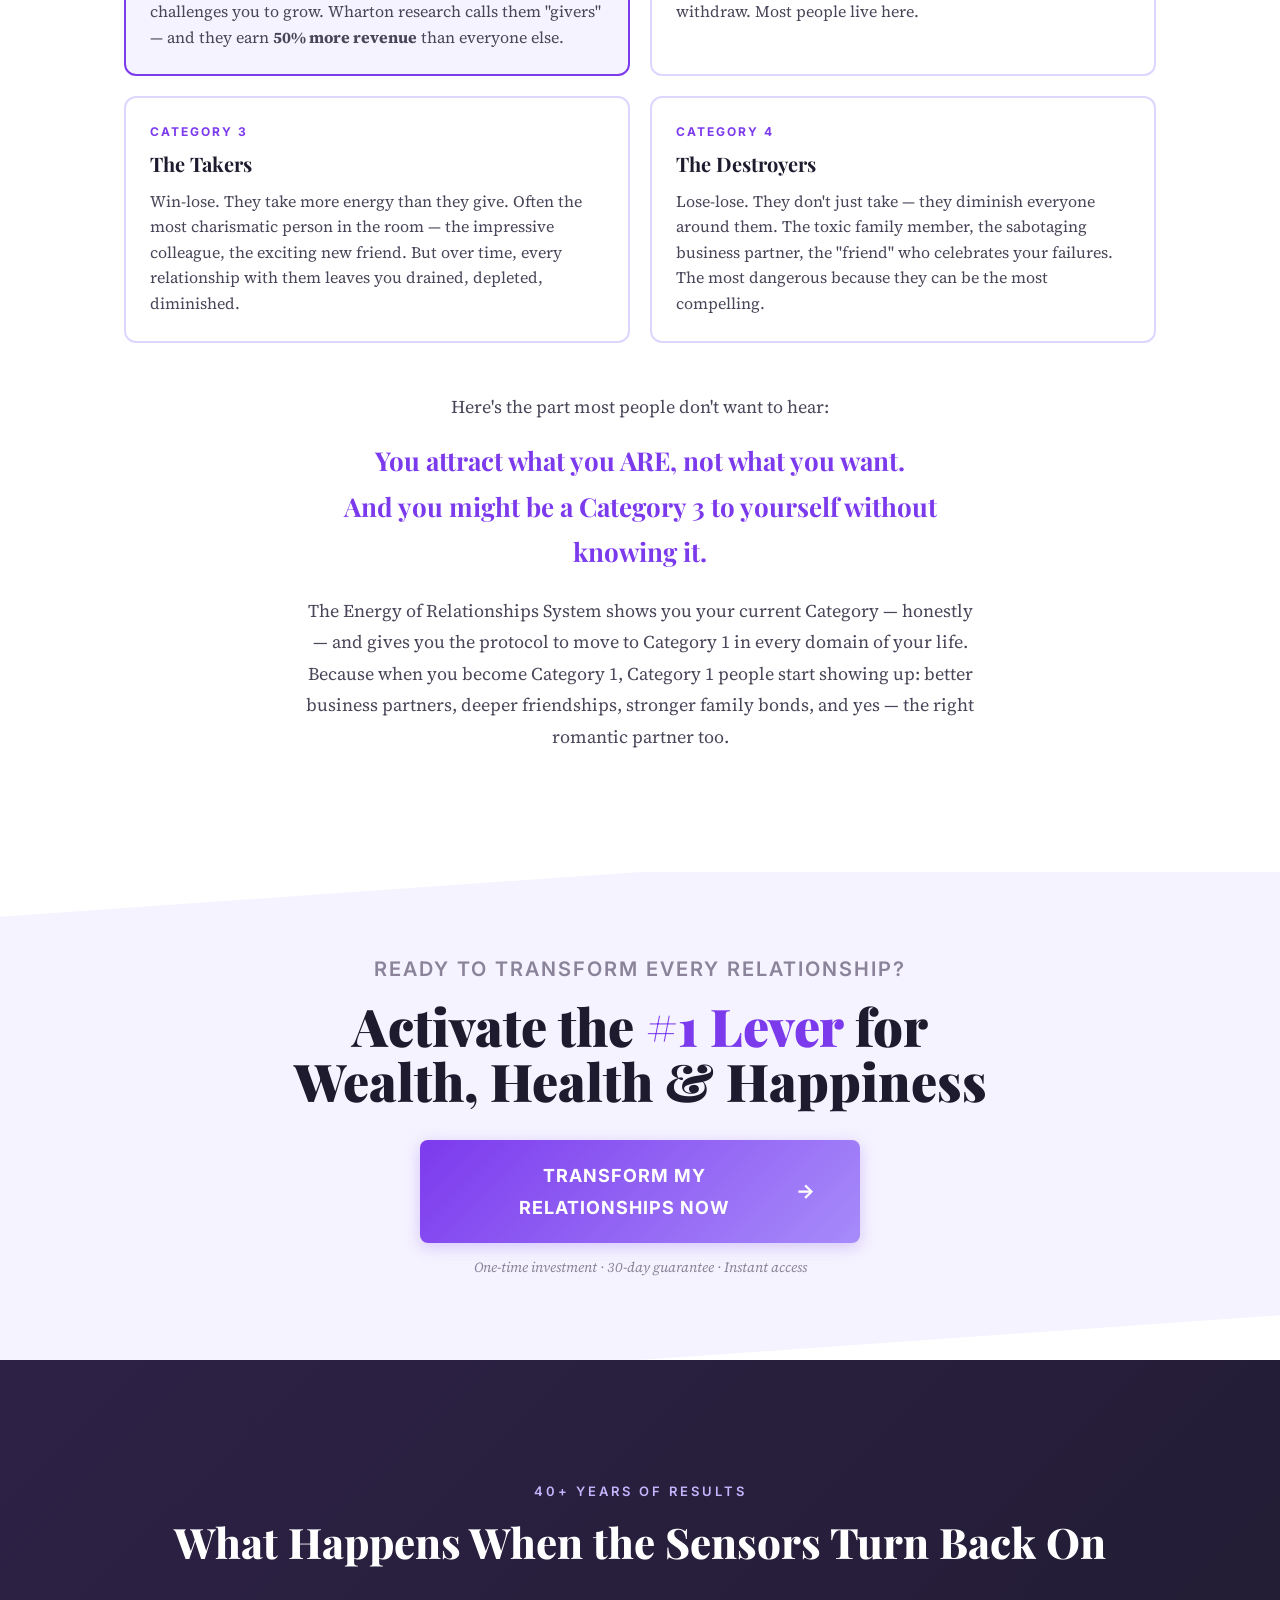
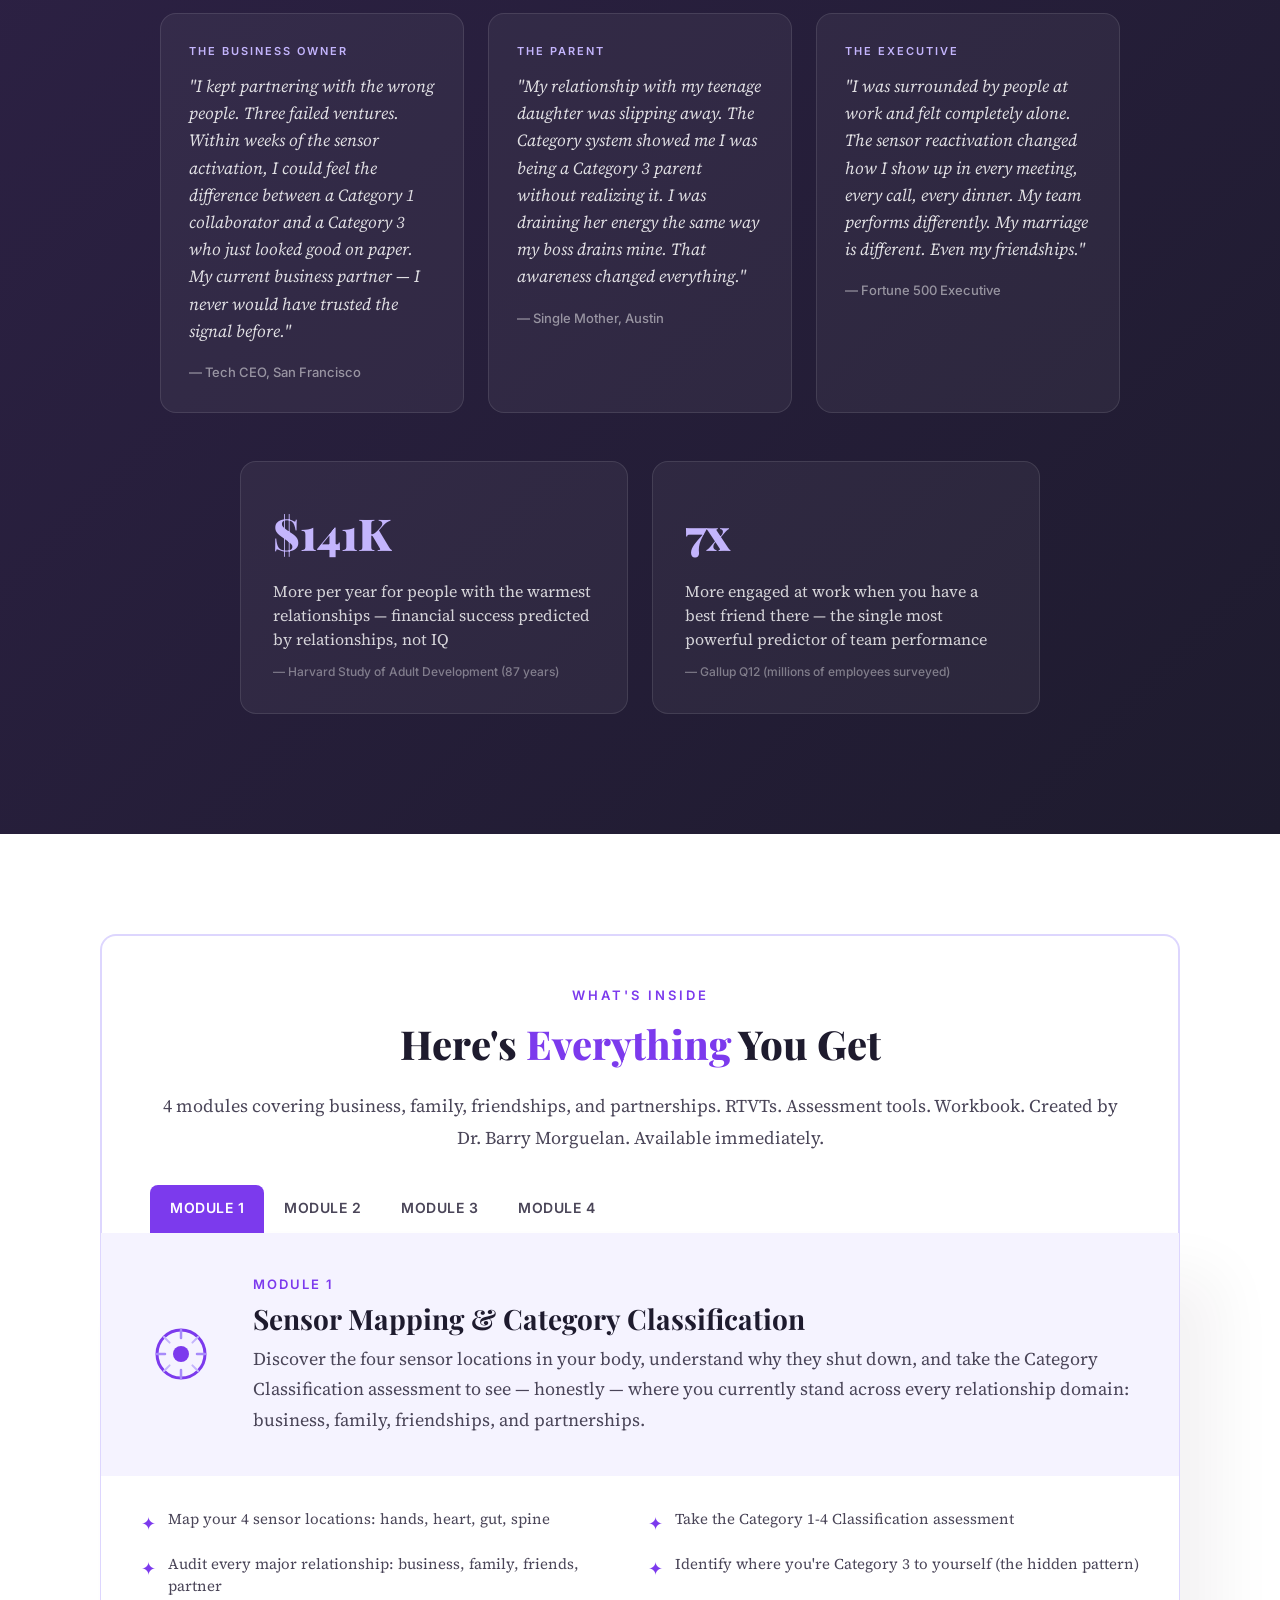
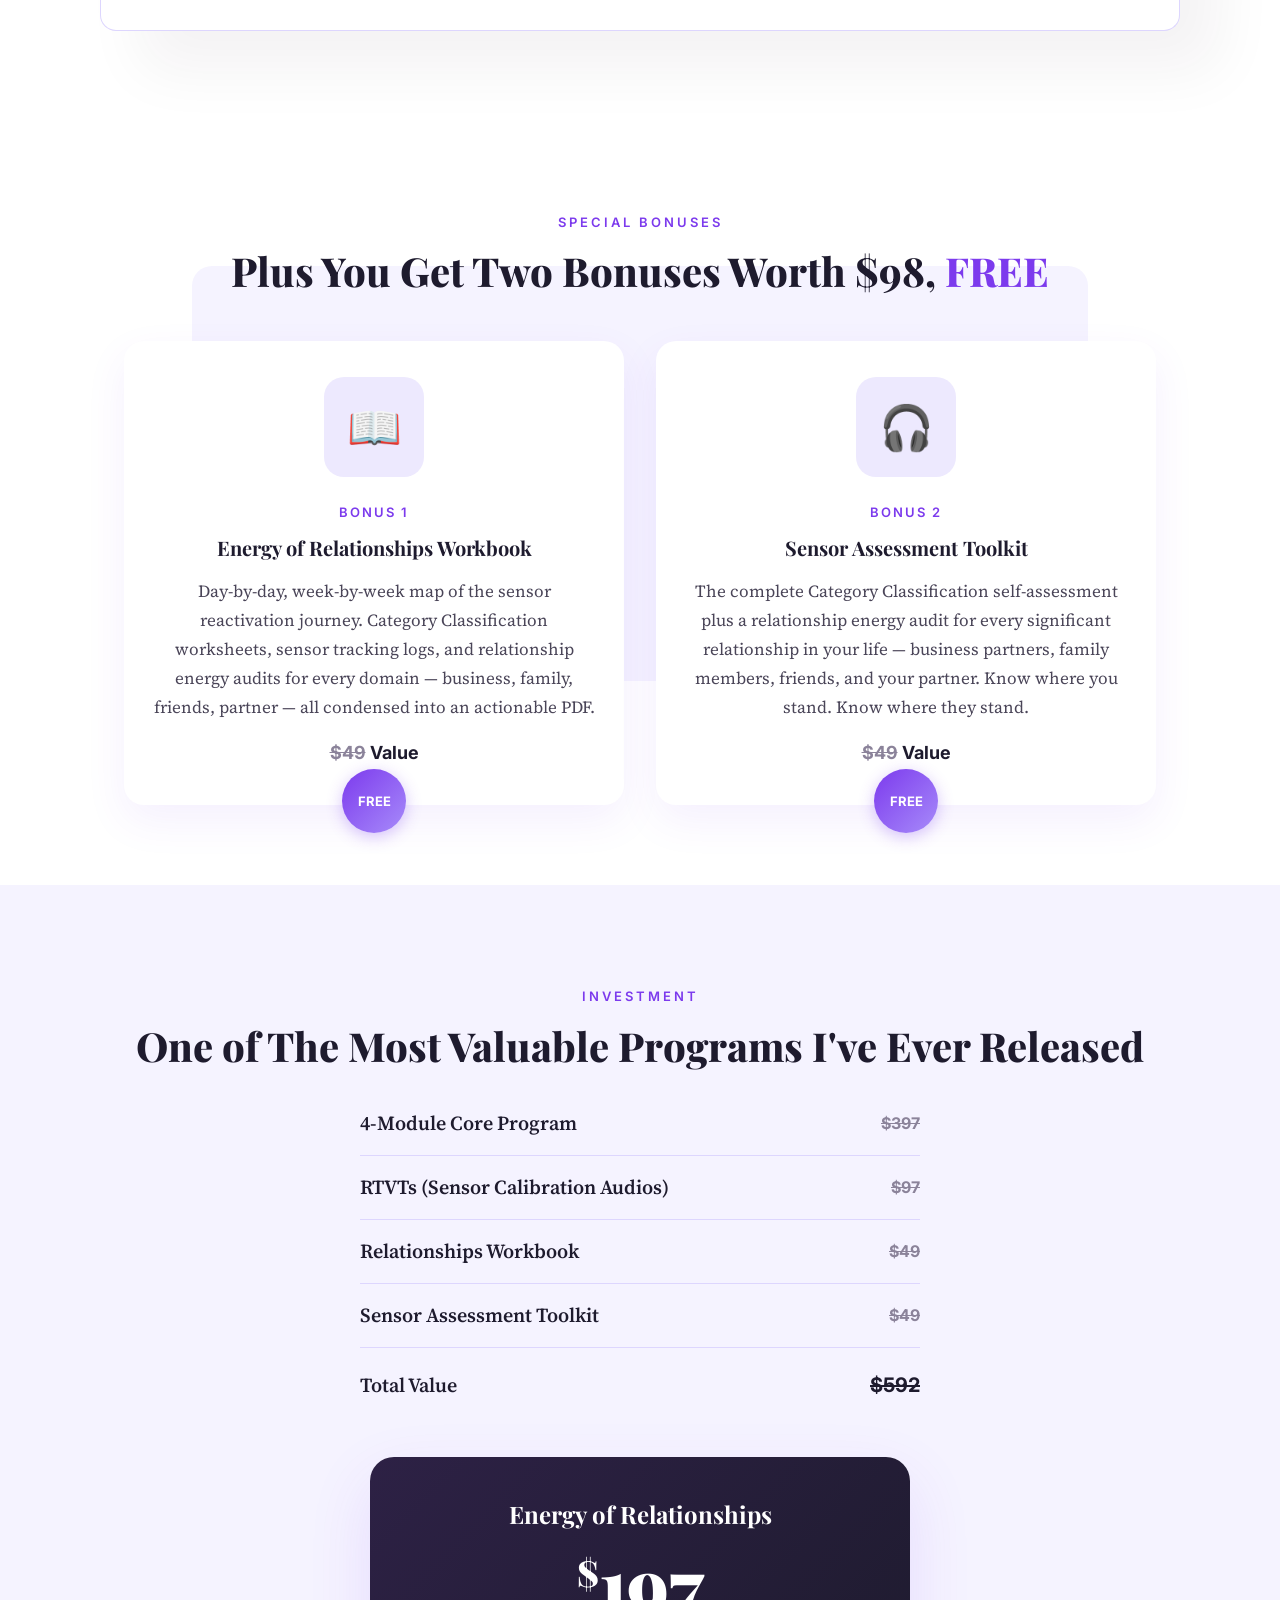
==== commit f04fd2e8: "Replace placeholder sensor images with actual Hands, Heart, Gut, Spine images - Added 4 actual image" ====
--- a/website/index.html
+++ b/website/index.html
@@ -1121,24 +1121,20 @@
   <div class="container">
     <div class="two-col">
       <div class="sensor-stack">
-        <!-- PLACEHOLDER: Replace src with actual hands image -->
         <div class="sensor-card">
-          <img src="https://images.unsplash.com/photo-1577896851231-70ef18881754?w=600&q=80&auto=format" alt="Hands — relationship sensor for intention and trustworthiness" loading="lazy">
+          <img src="images/Hands.jpg" alt="Hands — relationship sensor for intention and trustworthiness" loading="lazy">
           <div class="sensor-label"><span class="sensor-icon">&#9758;</span> Hands</div>
         </div>
-        <!-- PLACEHOLDER: Replace src with actual heart image -->
         <div class="sensor-card">
-          <img src="https://images.unsplash.com/photo-1559757175-5700dde675bc?w=600&q=80&auto=format" alt="Heart — relationship sensor broadcasting and receiving energy" loading="lazy">
+          <img src="images/Heartenergy.png" alt="Heart — relationship sensor broadcasting and receiving energy" loading="lazy">
           <div class="sensor-label"><span class="sensor-icon">&#9829;</span> Heart</div>
         </div>
-        <!-- PLACEHOLDER: Replace src with actual gut image -->
         <div class="sensor-card">
-          <img src="https://images.unsplash.com/photo-1544367567-0f2fcb009e0b?w=600&q=80&auto=format" alt="Gut — the second brain reading energetic safety" loading="lazy">
+          <img src="images/Gutenergy.png" alt="Gut — the second brain reading energetic safety" loading="lazy">
           <div class="sensor-label"><span class="sensor-icon">&#9672;</span> Gut</div>
         </div>
-        <!-- PLACEHOLDER: Replace src with actual spine image -->
         <div class="sensor-card">
-          <img src="https://images.unsplash.com/photo-1506126613408-eca07ce68773?w=600&q=80&auto=format" alt="Spine — central conductor integrating all sensor data" loading="lazy">
+          <img src="images/Spineenergy.png" alt="Spine — central conductor integrating all sensor data" loading="lazy">
           <div class="sensor-label"><span class="sensor-icon">&#9830;</span> Spine</div>
         </div>
       </div>
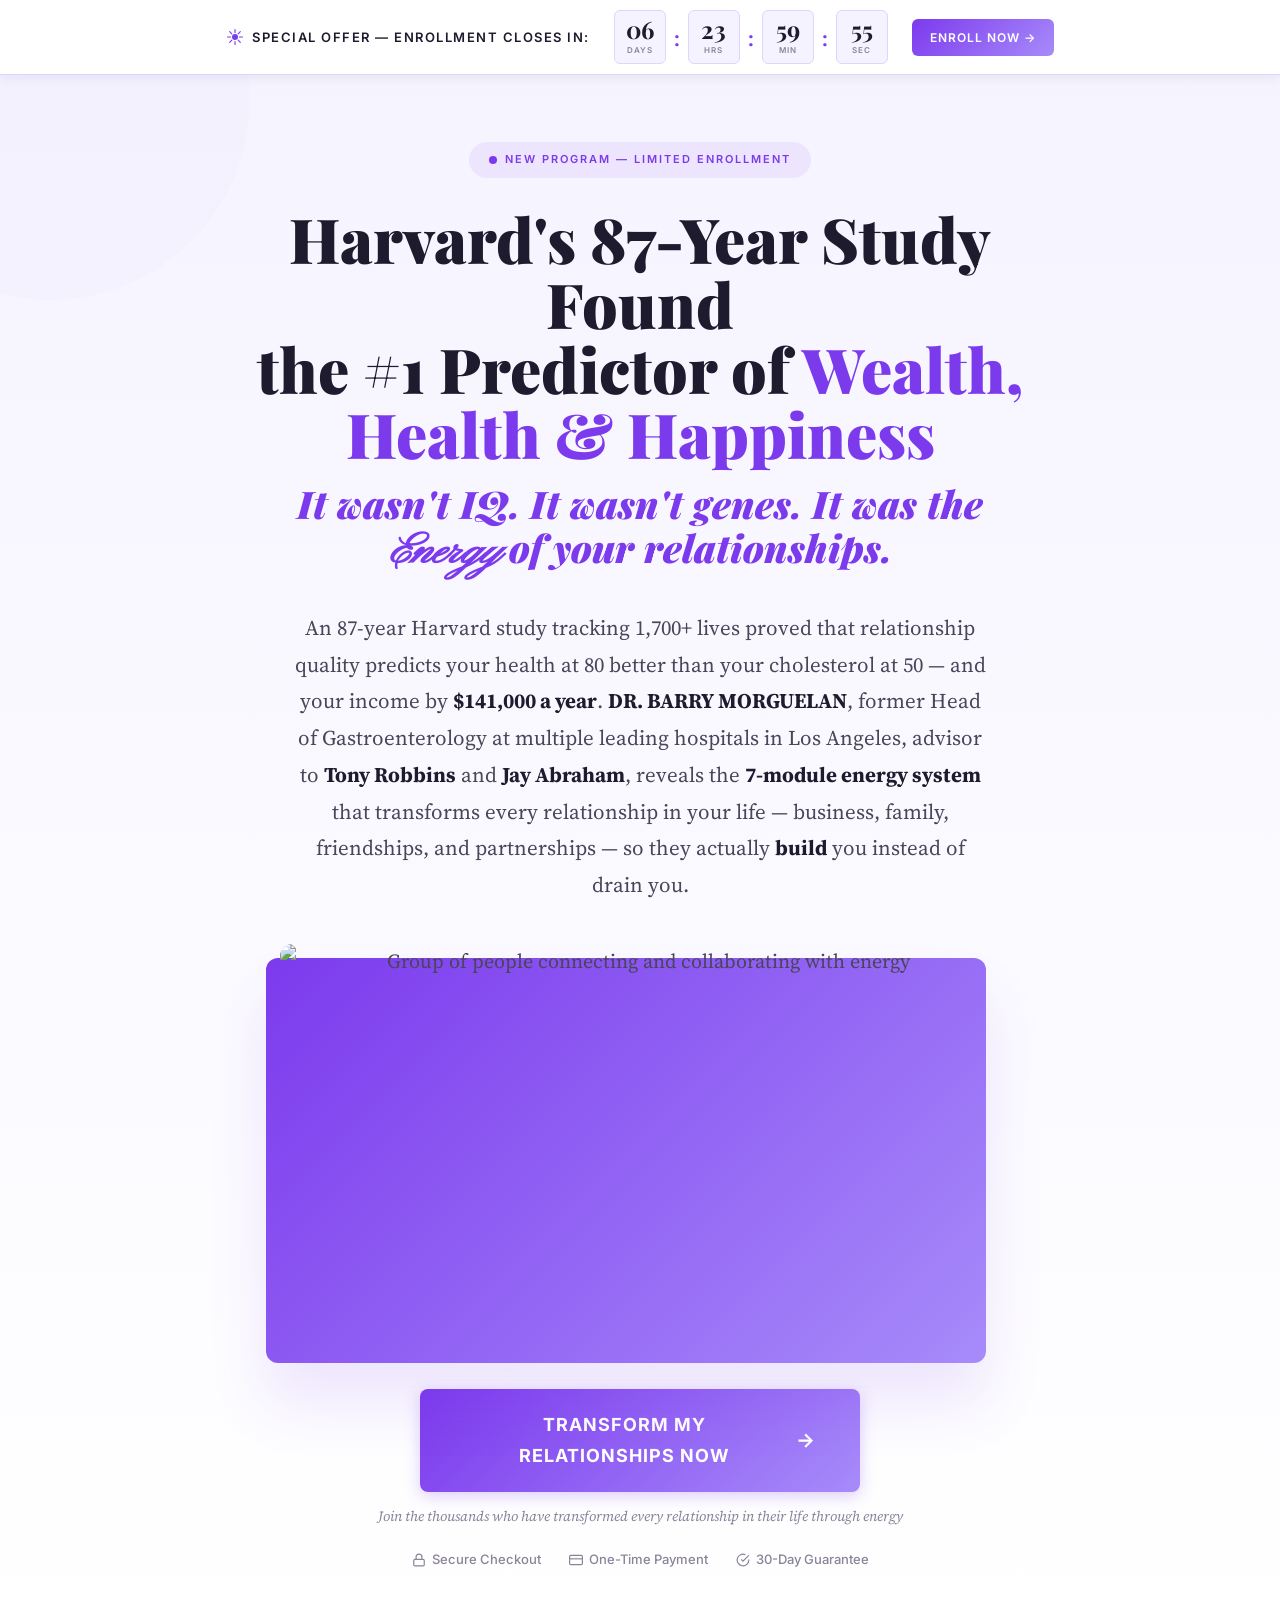
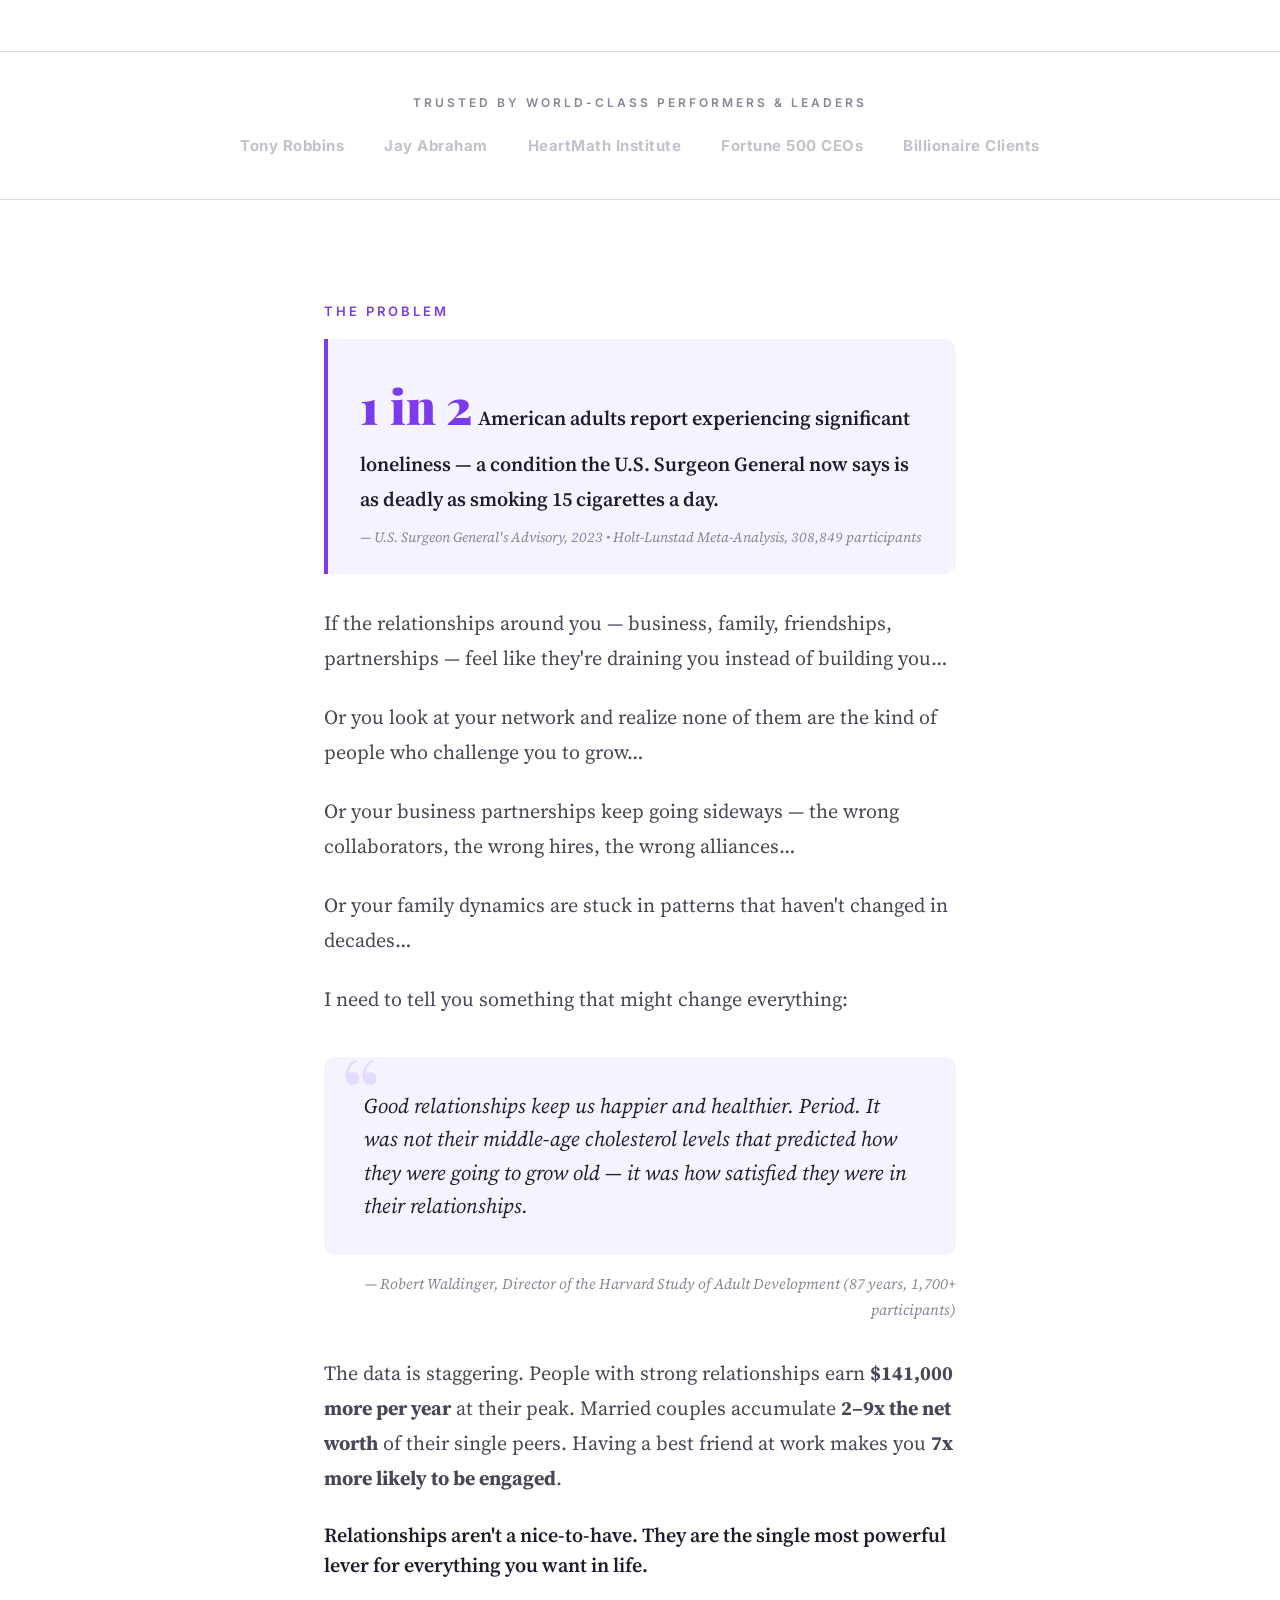
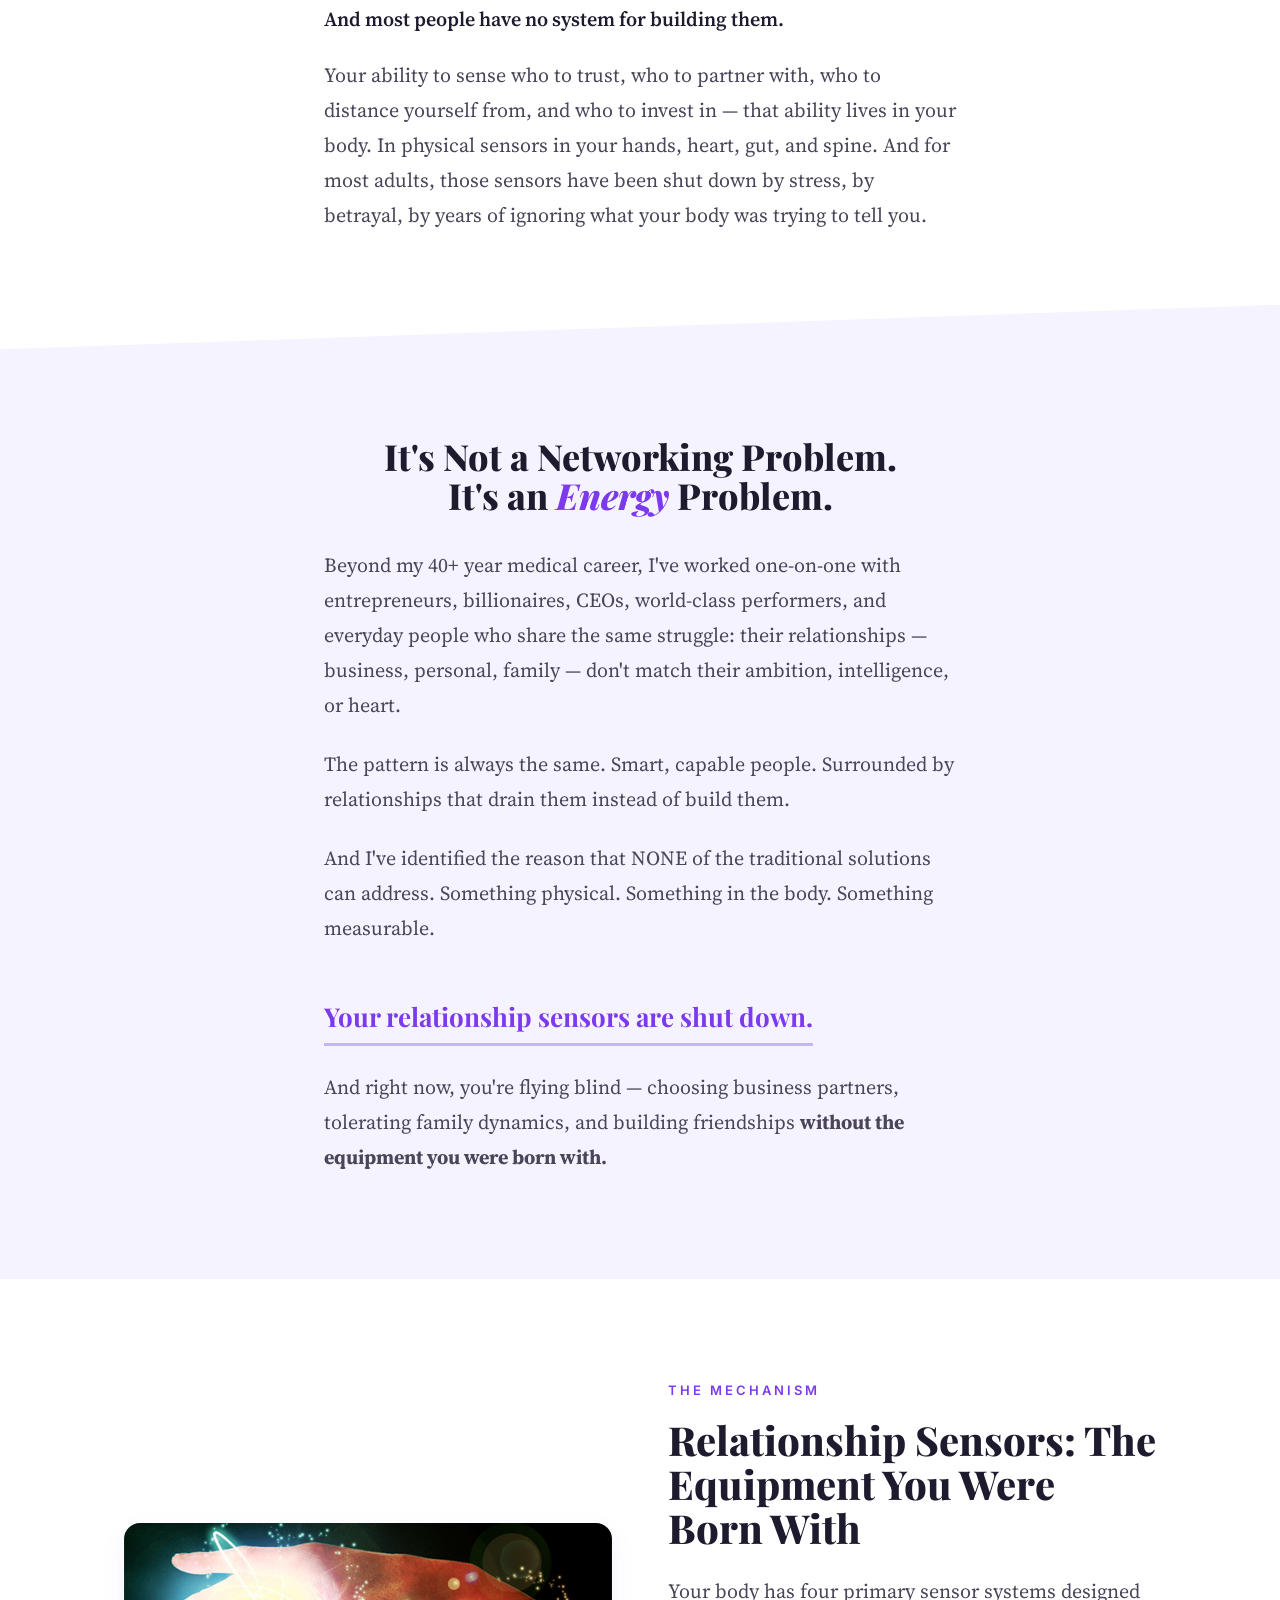
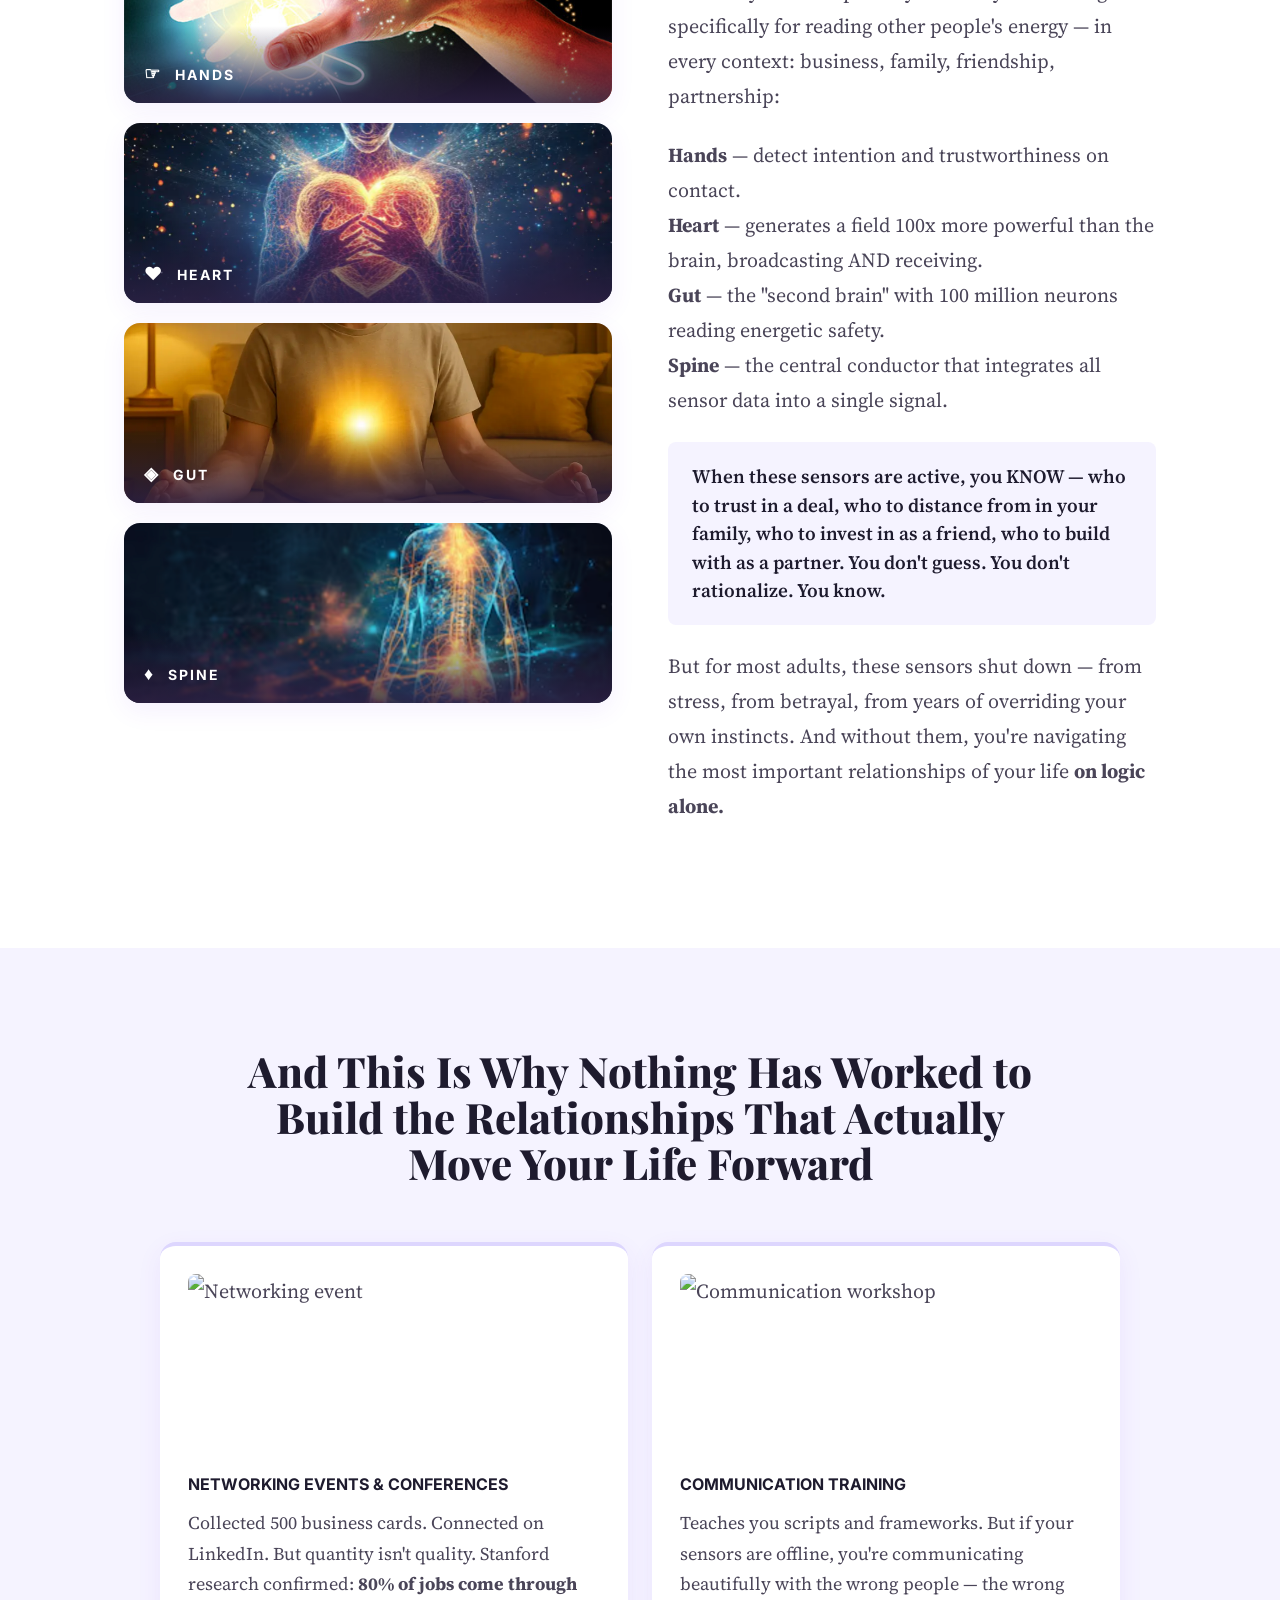
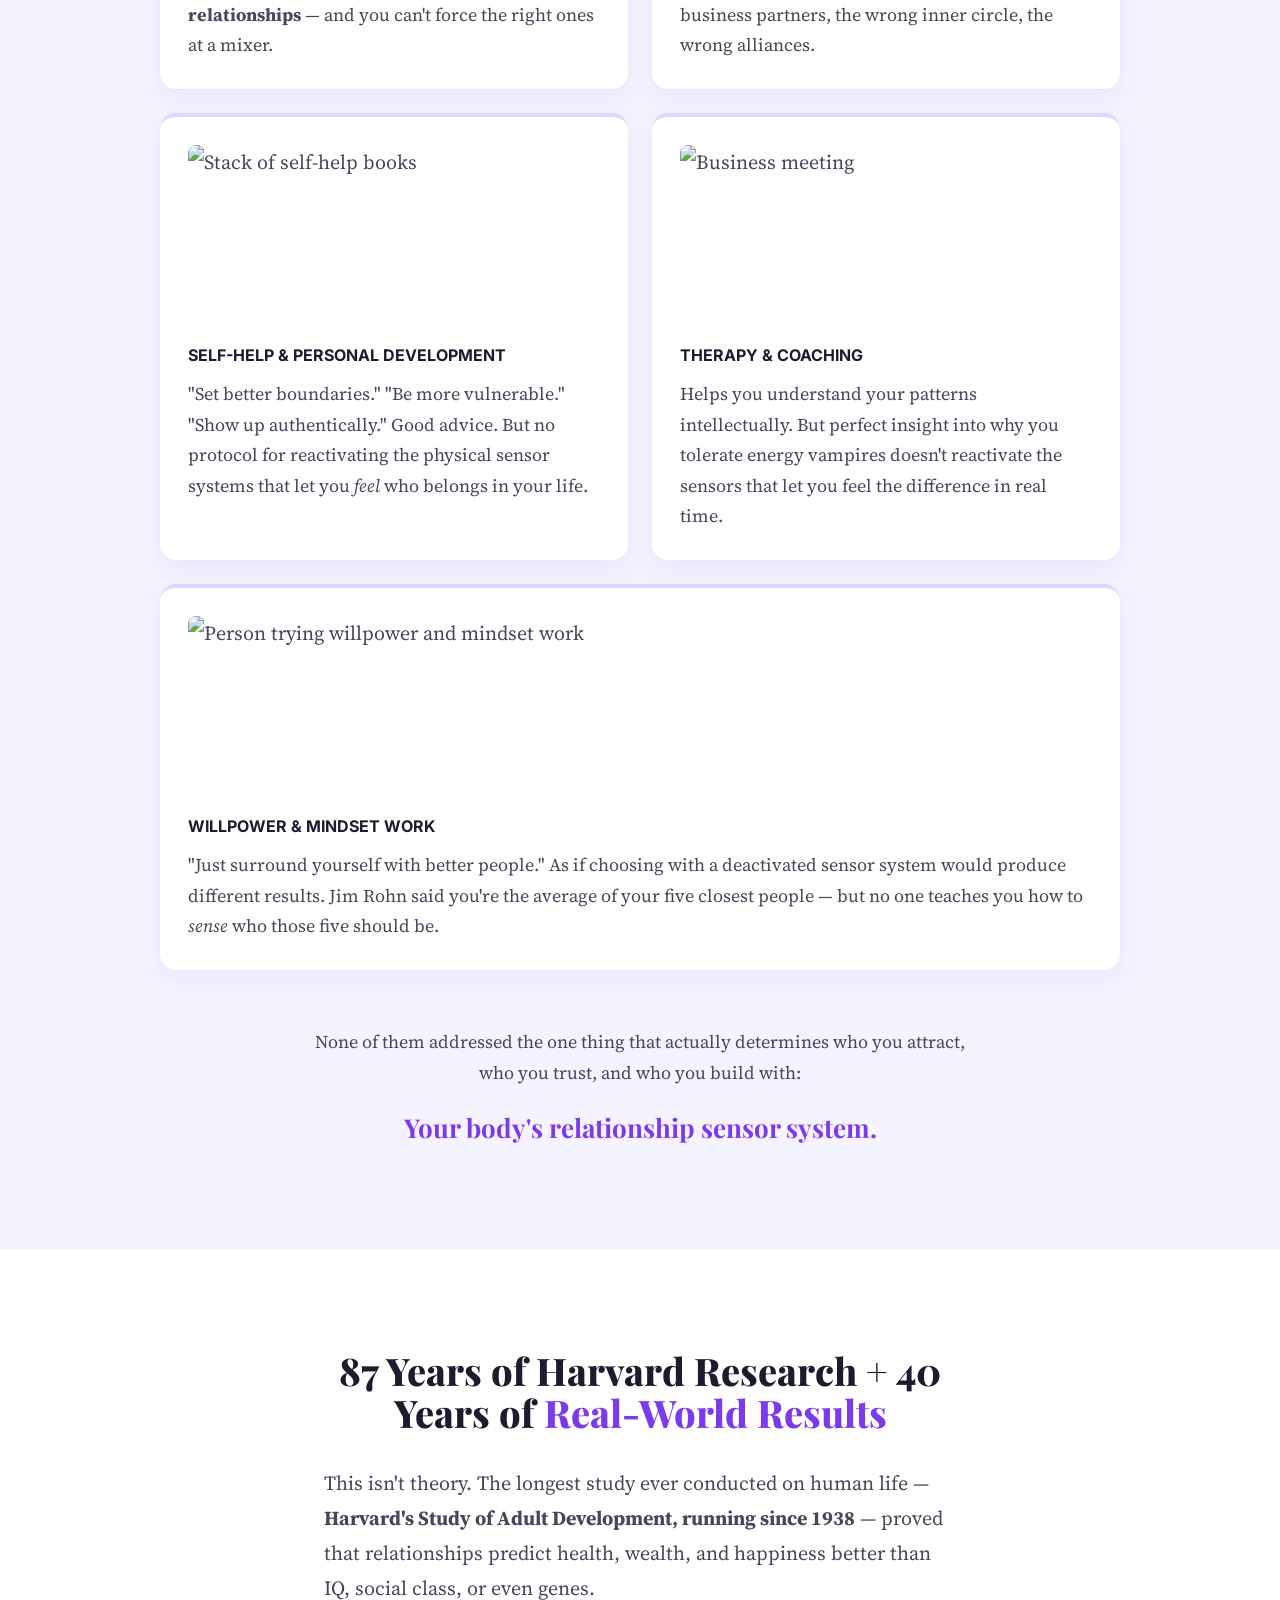
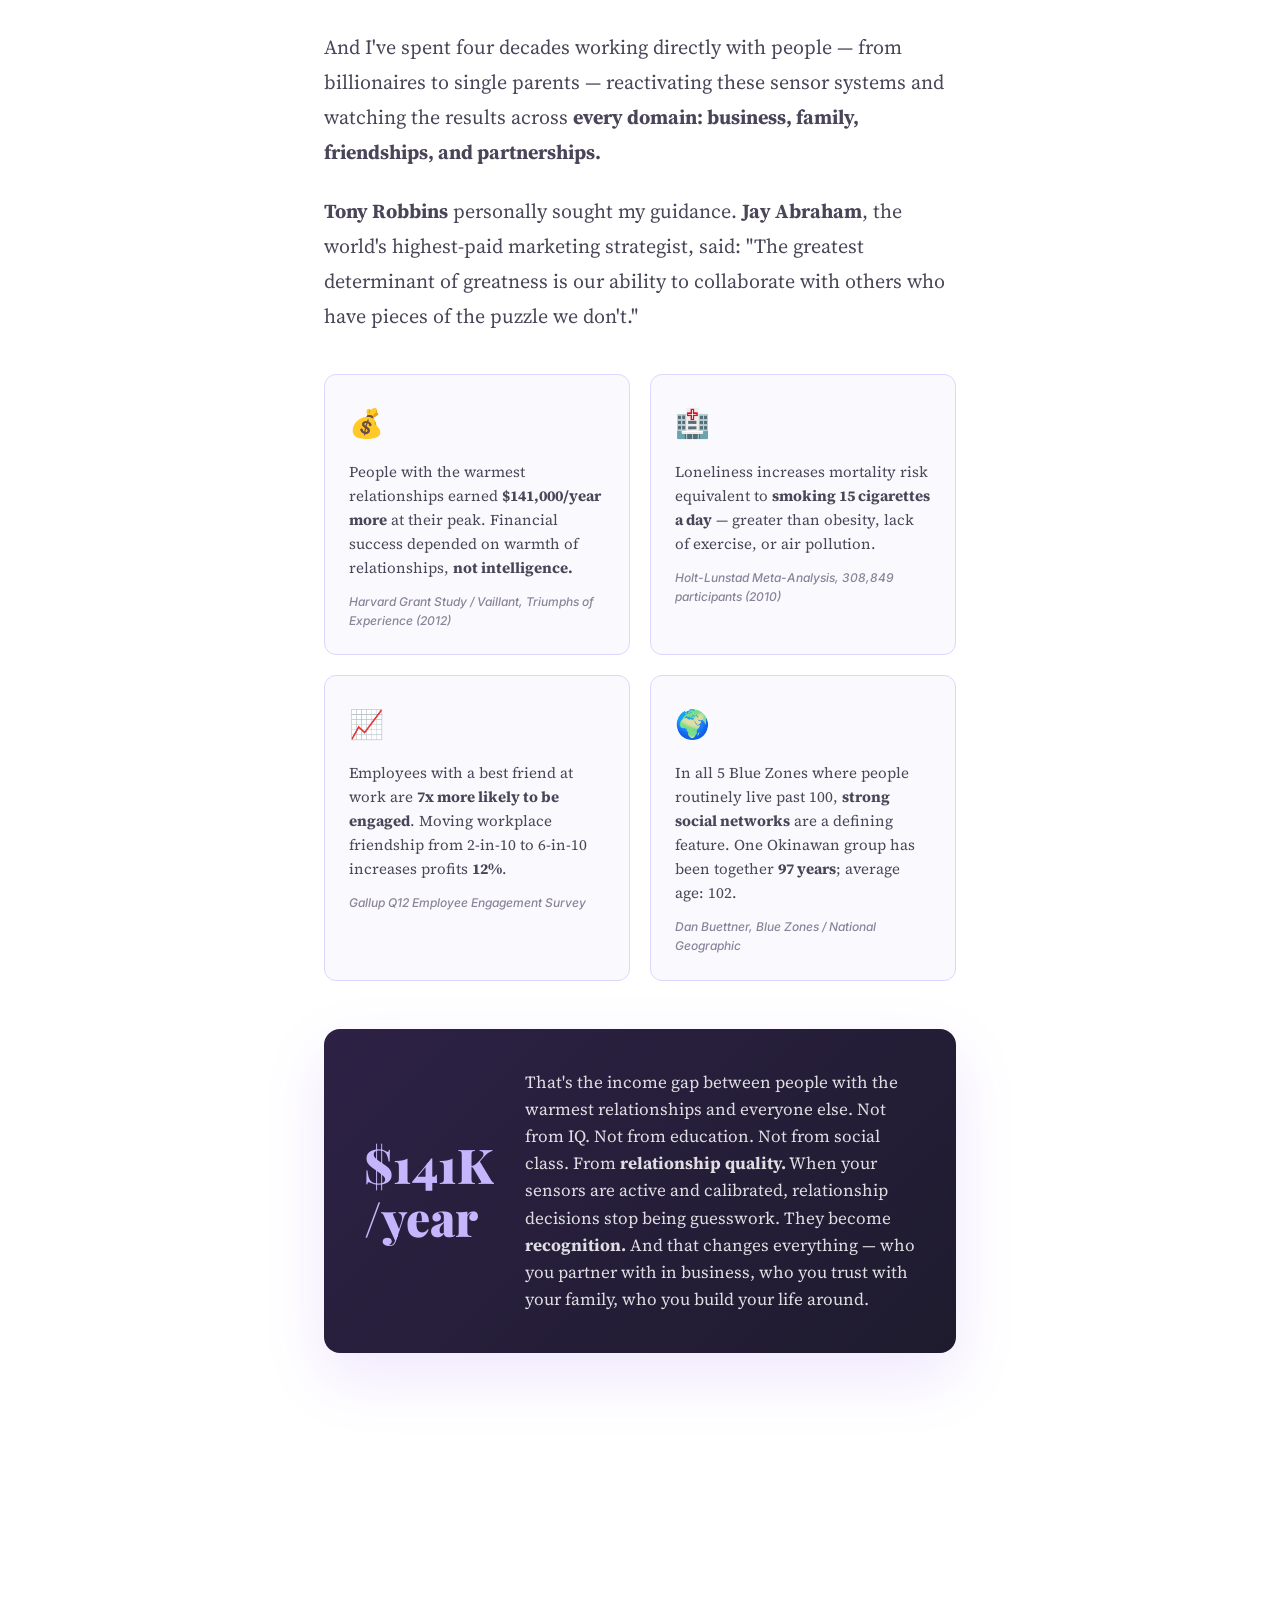
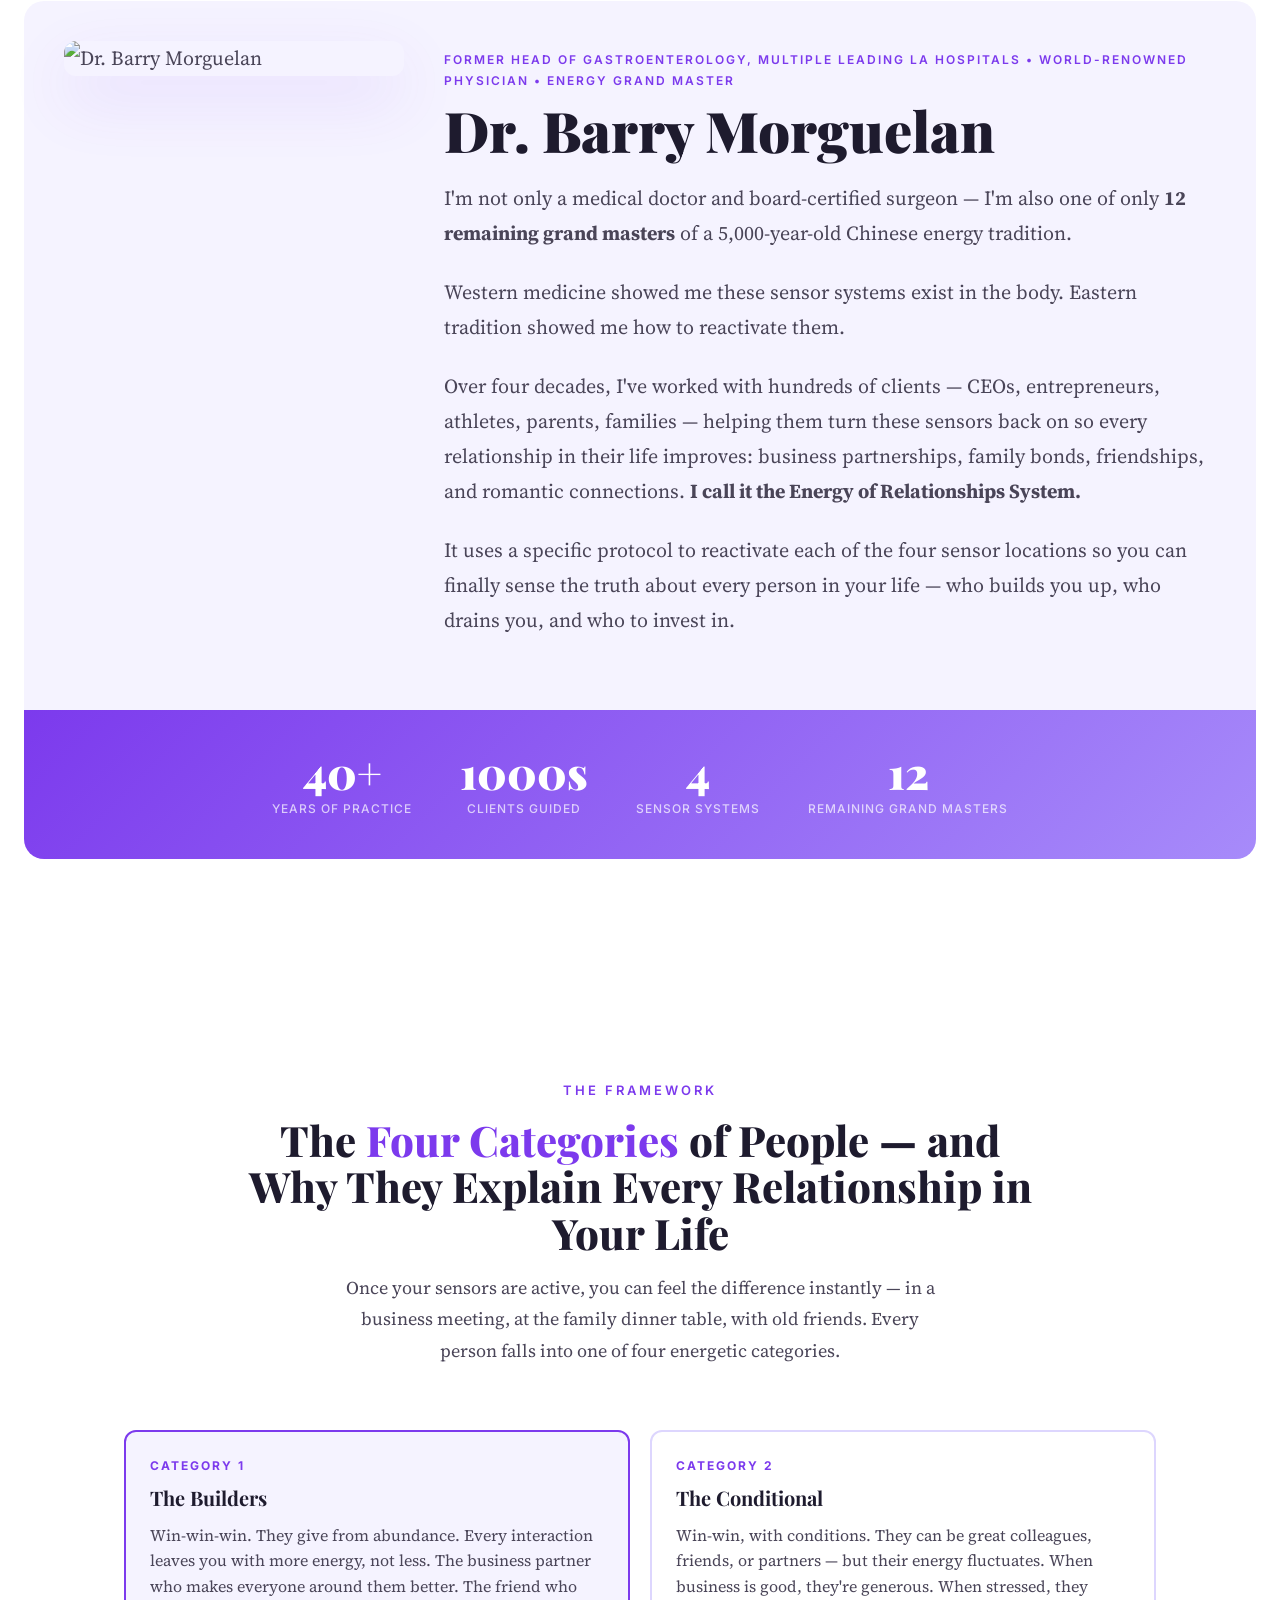
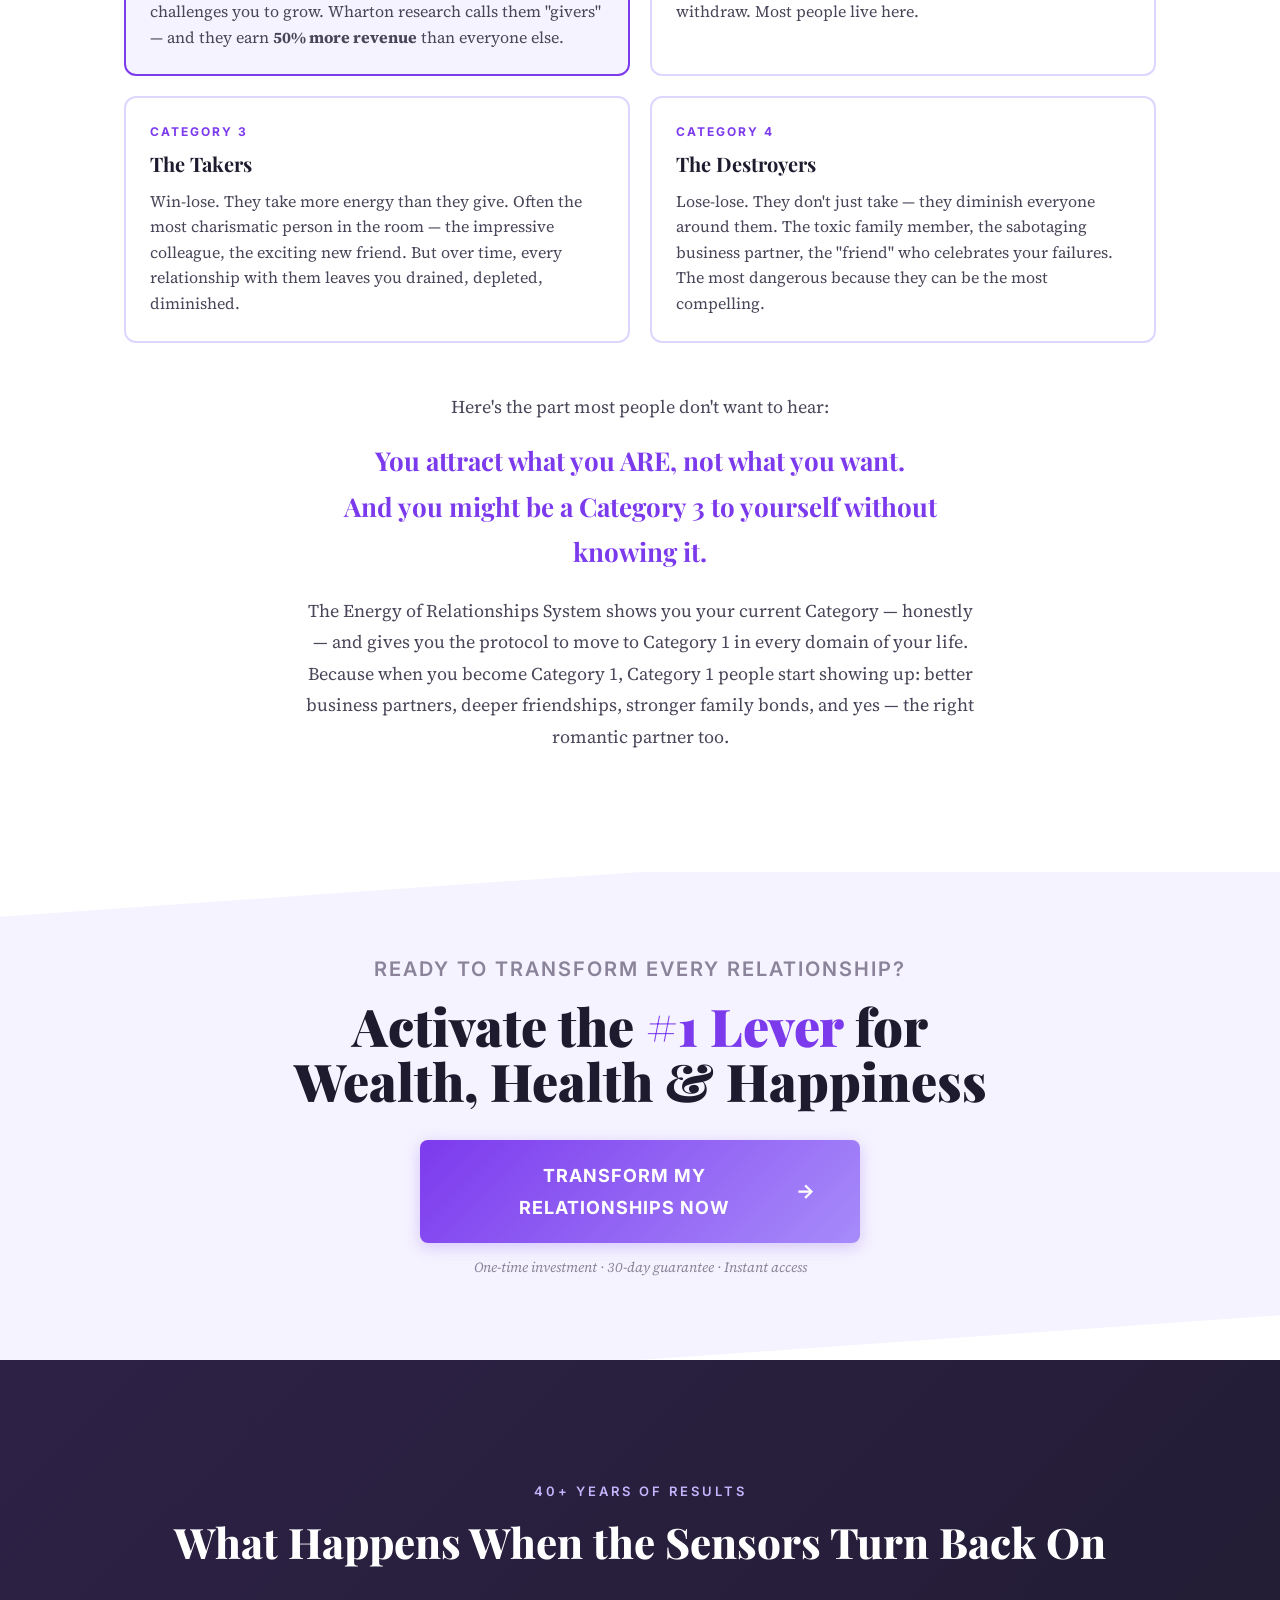
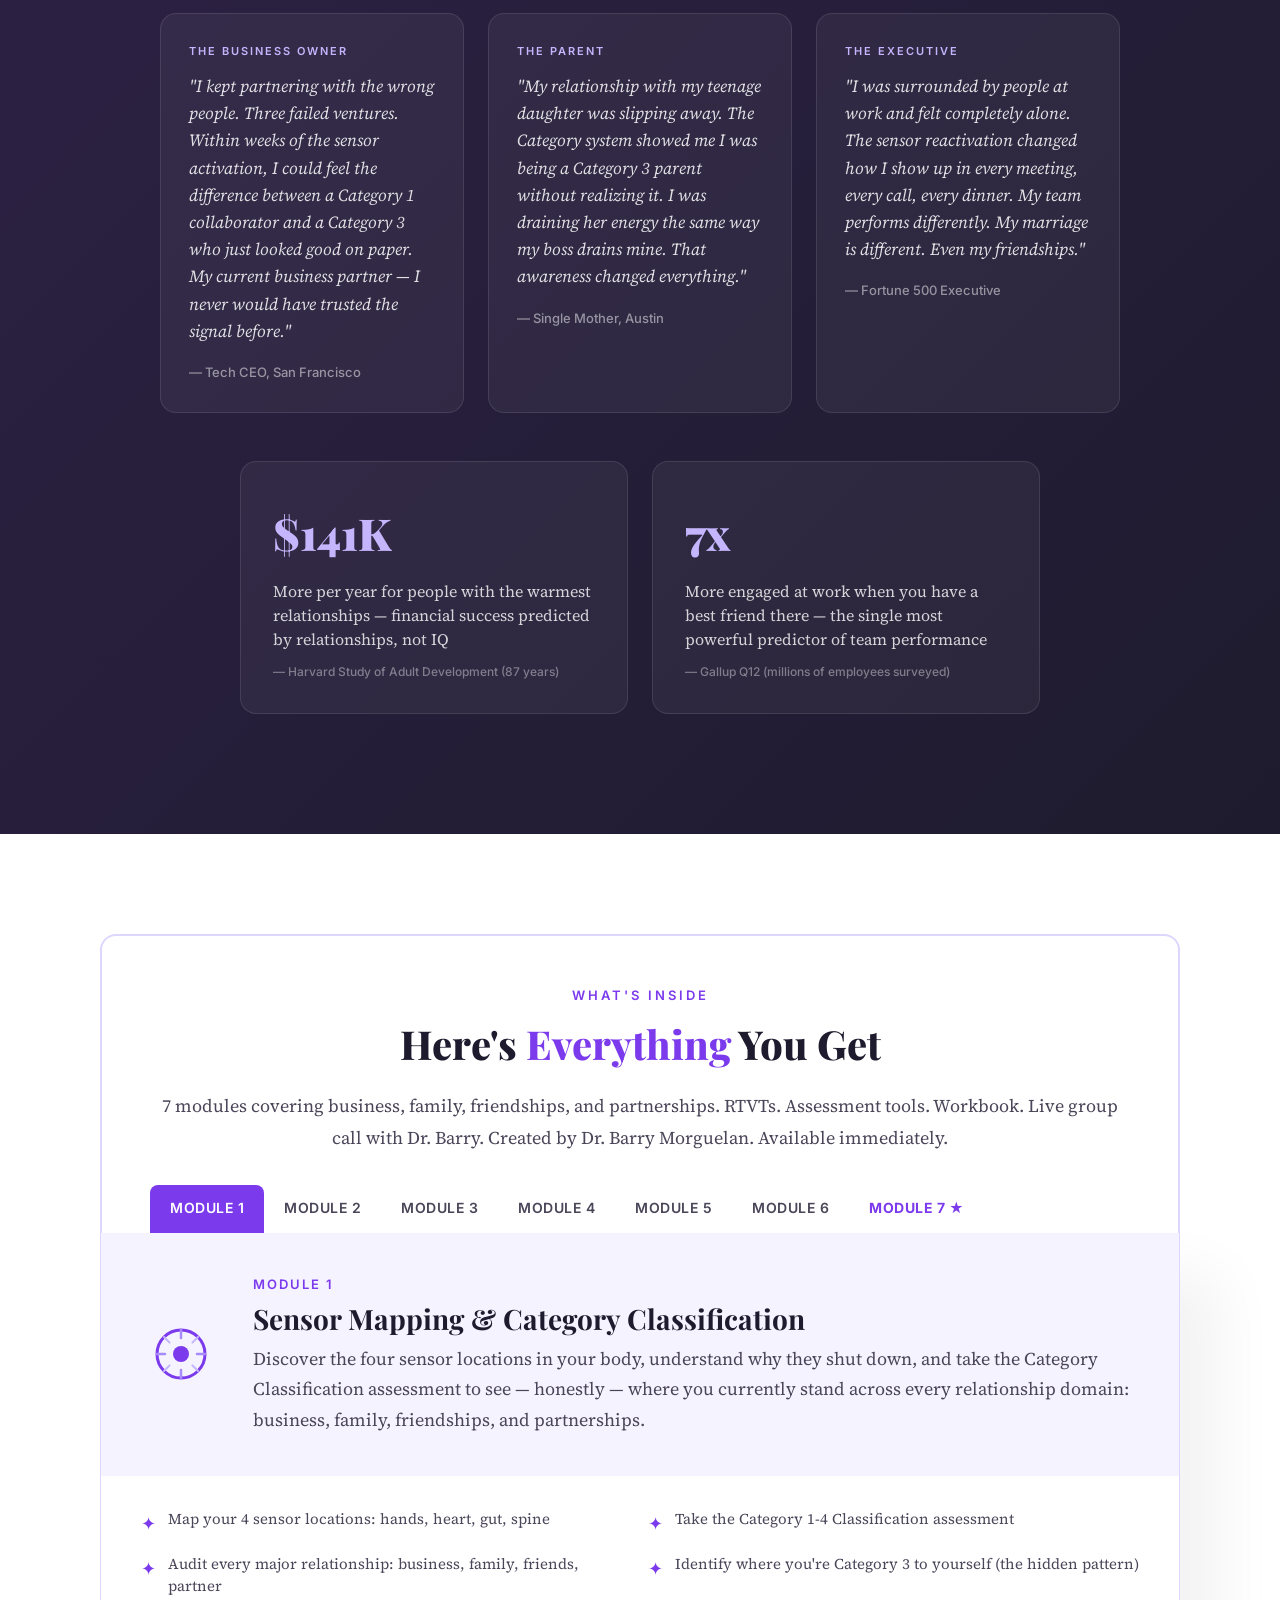
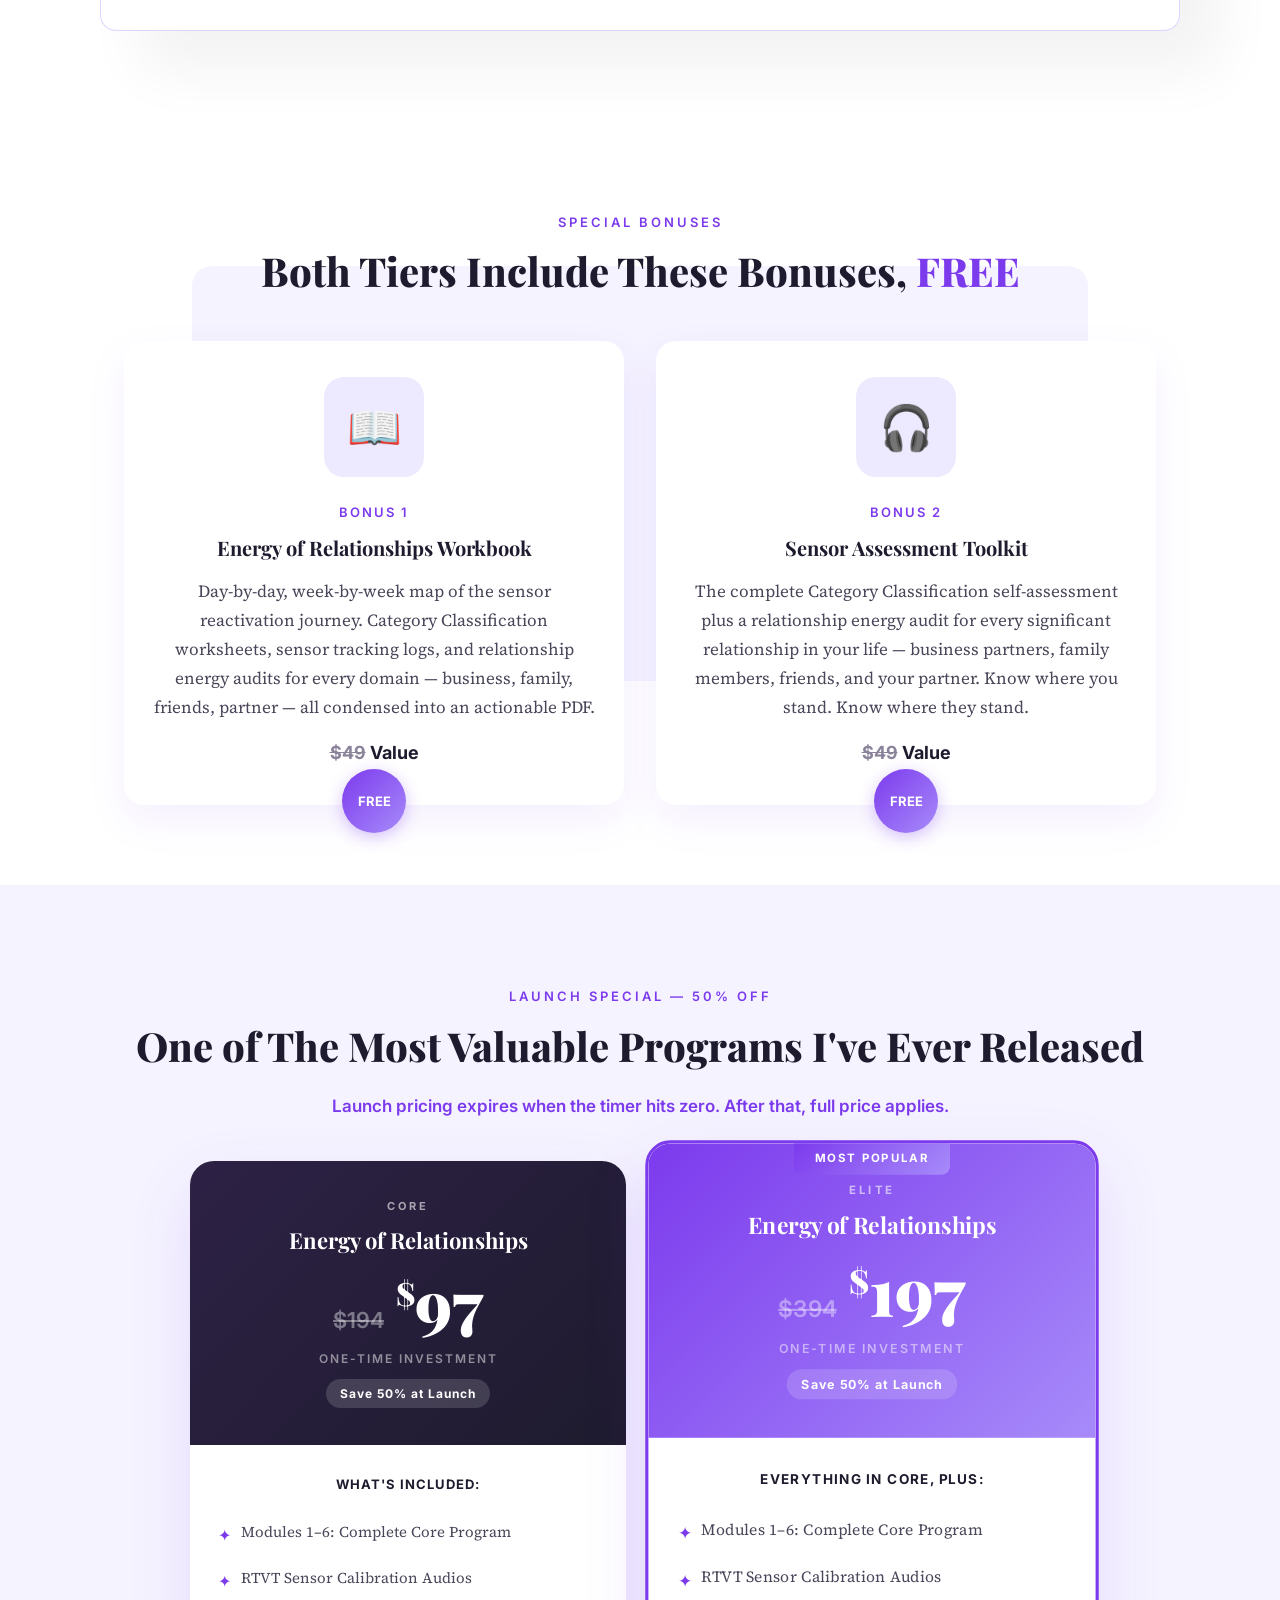
==== commit 654aead4: "Split offer into Core ($97) and Elite ($197) tiers, expand to 7 modules - Core ($97, 50% launch): Mo" ====
--- a/website/index.html
+++ b/website/index.html
@@ -4,7 +4,7 @@
 <meta charset="UTF-8">
 <meta name="viewport" content="width=device-width, initial-scale=1.0">
 <title>Energy of Relationships — The #1 Factor Behind Wealth, Health &amp; Happiness | Dr. Barry Morguelan</title>
-<meta name="description" content="Harvard's 87-year study proved it: relationships predict wealth, health, and happiness better than IQ, genes, or social class. Dr. Barry Morguelan — former Head of Gastroenterology, advisor to Tony Robbins and Jay Abraham — reveals the 4-module energy system that transforms every relationship in your life: business, family, friendships, and partnerships.">
+<meta name="description" content="Harvard's 87-year study proved it: relationships predict wealth, health, and happiness better than IQ, genes, or social class. Dr. Barry Morguelan — former Head of Gastroenterology, advisor to Tony Robbins and Jay Abraham — reveals the 7-module energy system that transforms every relationship in your life: business, family, friendships, and partnerships.">
 <link rel="preconnect" href="https://fonts.googleapis.com">
 <link rel="preconnect" href="https://fonts.gstatic.com" crossorigin>
 <link href="https://fonts.googleapis.com/css2?family=Inter:wght@400;500;600;700&family=Pinyon+Script&family=Playfair+Display:ital,wght@0,700;0,800;0,900;1,700;1,800;1,900&family=Source+Serif+4:ital,wght@0,400;0,600;1,400&display=swap" rel="stylesheet">
@@ -721,46 +721,80 @@
   border-bottom: none; padding-top: 20px; font-size: 20px;
 }
 .value-row.total .v-price { font-size: 20px; color: var(--color-dark); }
+.pricing-grid {
+  display: grid; grid-template-columns: 1fr 1fr; gap: 28px;
+  max-width: 900px; margin: 0 auto;
+}
 .pricing-card {
-  max-width: 540px; margin: 0 auto; border-radius: var(--radius-xl);
+  border-radius: var(--radius-xl);
   box-shadow: var(--shadow-xl); background: #fff; overflow: hidden;
+  position: relative;
+}
+.pricing-card.featured {
+  border: 3px solid var(--color-primary);
+  transform: scale(1.04);
+}
+.pricing-badge {
+  position: absolute; top: -1px; left: 50%; transform: translateX(-50%);
+  background: var(--gradient-primary); color: #fff;
+  font-family: "Inter", sans-serif; font-weight: 700; font-size: 11px;
+  text-transform: uppercase; letter-spacing: 2px;
+  padding: 6px 20px; border-radius: 0 0 8px 8px;
+  z-index: 2;
 }
 .pricing-top {
   background: var(--gradient-dark); padding: 36px 28px; text-align: center; color: #fff;
 }
+.pricing-card.featured .pricing-top {
+  background: var(--gradient-primary);
+}
+.pricing-top .pt-tier {
+  font-family: "Inter", sans-serif; font-weight: 700; font-size: 11px;
+  text-transform: uppercase; letter-spacing: 3px; color: rgba(255,255,255,0.6);
+  margin-bottom: 4px;
+}
 .pricing-top .pt-title {
-  font-family: "Playfair Display", serif; font-weight: 700; font-size: 24px;
+  font-family: "Playfair Display", serif; font-weight: 700; font-size: 22px;
+}
+.pricing-top .pt-price-row { display: flex; align-items: baseline; justify-content: center; gap: 12px; margin: 8px 0; }
+.pricing-top .pt-was {
+  font-family: "Inter", sans-serif; font-size: 22px; font-weight: 600;
+  text-decoration: line-through; color: rgba(255,255,255,0.4);
 }
 .pricing-top .pt-price {
-  font-family: "Playfair Display", serif; font-weight: 900; font-size: 72px; line-height: 1.1;
-  margin: 8px 0;
-}
-.pricing-top .pt-price .dollar { font-size: 36px; vertical-align: super; }
+  font-family: "Playfair Display", serif; font-weight: 900; font-size: 64px; line-height: 1.1;
+}
+.pricing-top .pt-price .dollar { font-size: 32px; vertical-align: super; }
 .pricing-top .pt-sub {
-  font-family: "Inter", sans-serif; font-weight: 600; font-size: 13px;
+  font-family: "Inter", sans-serif; font-weight: 600; font-size: 12px;
   letter-spacing: 2px; text-transform: uppercase; color: rgba(255,255,255,0.5);
 }
-.pricing-top .pt-daily {
-  font-family: "Source Serif 4", serif; font-style: italic; font-size: 15px;
-  color: var(--color-glow); margin-top: 8px;
-}
-.pricing-bottom { padding: 32px; }
+.pricing-top .pt-save {
+  display: inline-block; margin-top: 10px;
+  background: rgba(255,255,255,0.15); color: #fff;
+  font-family: "Inter", sans-serif; font-weight: 700; font-size: 12px;
+  padding: 4px 14px; border-radius: 100px; letter-spacing: 1px;
+}
+.pricing-bottom { padding: 28px; }
 .pricing-bottom .pb-title {
-  font-family: "Inter", sans-serif; font-weight: 700; font-size: 14px;
+  font-family: "Inter", sans-serif; font-weight: 700; font-size: 13px;
   text-transform: uppercase; text-align: center; color: var(--color-dark);
-  letter-spacing: 1px; margin-bottom: 20px;
-}
-.feature-list { margin-bottom: 28px; }
+  letter-spacing: 1px; margin-bottom: 16px;
+}
+.feature-list { margin-bottom: 24px; }
 .feature-list li {
-  display: flex; gap: 12px; align-items: flex-start; padding: 10px 0;
-  font-size: 16px; color: var(--color-body);
-}
-.feature-list .f-check { color: var(--color-primary); font-size: 18px; flex-shrink: 0; margin-top: 2px; }
+  display: flex; gap: 10px; align-items: flex-start; padding: 8px 0;
+  font-size: 15px; color: var(--color-body);
+}
+.feature-list .f-check { color: var(--color-primary); font-size: 16px; flex-shrink: 0; margin-top: 2px; }
 .feature-list .f-val {
-  font-family: "Inter", sans-serif; font-weight: 500; font-size: 12px; color: var(--color-muted);
+  font-family: "Inter", sans-serif; font-weight: 500; font-size: 11px; color: var(--color-muted);
+}
+.feature-list .elite-only {
+  color: var(--color-primary); font-weight: 600;
 }
 .pricing-compare {
-  max-width: 540px; margin: 28px auto 0; text-align: center; font-size: 15px; color: var(--color-body);
+  max-width: 900px; margin: 28px auto 0; text-align: center; font-size: 15px; color: var(--color-body);
 }
 .pricing-compare strong { color: var(--color-dark); }
 
@@ -951,6 +985,8 @@
   .modules-header { padding: 28px 20px 0; }
   .cta-banner .cta-heading { font-size: 32px; }
   .cta-banner .subtitle { font-size: 16px; }
+  .pricing-grid { grid-template-columns: 1fr; max-width: 480px; }
+  .pricing-card.featured { transform: none; }
   .pricing-top .pt-price { font-size: 56px; }
   .faq-item { flex-direction: column; gap: 12px; position: relative; padding-right: 36px; }
   .faq-question { width: 100%; }
@@ -1026,7 +1062,7 @@
     </div>
     <h1>Harvard's 87-Year Study Found<br>the #1 Predictor of <span class="accent">Wealth, Health &amp; Happiness</span></h1>
     <div class="hero-sub">It wasn't IQ. It wasn't genes. It was the <span class="script">Energy</span> of your relationships.</div>
-    <p class="hero-desc">An 87-year Harvard study tracking 1,700+ lives proved that relationship quality predicts your health at 80 better than your cholesterol at 50 &mdash; and your income by <strong>$141,000 a year</strong>. <strong>DR. BARRY MORGUELAN</strong>, former Head of Gastroenterology at multiple leading hospitals in Los Angeles, advisor to <strong>Tony Robbins</strong> and <strong>Jay Abraham</strong>, reveals the <strong>4-module energy system</strong> that transforms every relationship in your life &mdash; business, family, friendships, and partnerships &mdash; so they actually <strong>build</strong> you instead of drain you.</p>
+    <p class="hero-desc">An 87-year Harvard study tracking 1,700+ lives proved that relationship quality predicts your health at 80 better than your cholesterol at 50 &mdash; and your income by <strong>$141,000 a year</strong>. <strong>DR. BARRY MORGUELAN</strong>, former Head of Gastroenterology at multiple leading hospitals in Los Angeles, advisor to <strong>Tony Robbins</strong> and <strong>Jay Abraham</strong>, reveals the <strong>7-module energy system</strong> that transforms every relationship in your life &mdash; business, family, friendships, and partnerships &mdash; so they actually <strong>build</strong> you instead of drain you.</p>
 
     <div class="hero-image-wrap">
       <img src="https://images.unsplash.com/photo-1529333166437-7750a6dd5a70?w=1200&q=80&auto=format" alt="Group of people connecting and collaborating with energy" loading="eager">
@@ -1378,12 +1414,15 @@
     <div class="modules-header text-center">
       <p class="section-label">What's Inside</p>
       <h2 class="section-heading" style="font-size:40px">Here's <span style="color:var(--color-primary)">Everything</span> You Get</h2>
-      <p class="mod-subtitle">4 modules covering business, family, friendships, and partnerships. RTVTs. Assessment tools. Workbook. Created by Dr. Barry Morguelan. Available immediately.</p>
+      <p class="mod-subtitle">7 modules covering business, family, friendships, and partnerships. RTVTs. Assessment tools. Workbook. Live group call with Dr. Barry. Created by Dr. Barry Morguelan. Available immediately.</p>
       <div class="module-tabs" role="tablist">
         <button class="module-tab active" data-tab="0" role="tab" aria-selected="true">Module 1</button>
         <button class="module-tab" data-tab="1" role="tab" aria-selected="false">Module 2</button>
         <button class="module-tab" data-tab="2" role="tab" aria-selected="false">Module 3</button>
         <button class="module-tab" data-tab="3" role="tab" aria-selected="false">Module 4</button>
+        <button class="module-tab" data-tab="4" role="tab" aria-selected="false">Module 5</button>
+        <button class="module-tab" data-tab="5" role="tab" aria-selected="false">Module 6</button>
+        <button class="module-tab" data-tab="6" role="tab" aria-selected="false" style="color:var(--color-primary);font-weight:700">Module 7 &#x2605;</button>
       </div>
     </div>
     <div class="module-panels">
@@ -1459,6 +1498,60 @@
           <div class="module-bullet"><span class="check">&#x2726;</span> Category 1 maintenance &mdash; sensors as a lifelong navigation system</div>
         </div>
       </div>
+      <!-- Module 5 -->
+      <div class="module-panel" data-panel="4" role="tabpanel">
+        <div class="module-jumbotron">
+          <div class="mod-icon"><svg viewBox="0 0 64 64" fill="none" xmlns="http://www.w3.org/2000/svg"><circle cx="32" cy="32" r="24" stroke="#7C3AED" stroke-width="3" fill="none"/><path d="M22 32l6 6 14-14" stroke="#7C3AED" stroke-width="3" stroke-linecap="round" stroke-linejoin="round"/></svg></div>
+          <div>
+            <p class="mod-num">Module 5</p>
+            <h3 class="mod-title">Relationship Repair &amp; Recovery</h3>
+            <p class="mod-desc">What happens when sensors reactivate and you see your existing relationships clearly &mdash; sometimes for the first time? This module covers the repair protocols: how to elevate strained business relationships, restore family bonds that have degraded, and recover friendships you've neglected. Not all relationships survive clarity &mdash; this module teaches you which ones are worth the energy and which ones aren't.</p>
+          </div>
+        </div>
+        <div class="module-bullets">
+          <div class="module-bullet"><span class="check">&#x2726;</span> The Energy Audit conversation &mdash; how to address draining dynamics directly</div>
+          <div class="module-bullet"><span class="check">&#x2726;</span> Repair vs. release &mdash; the sensor-based decision framework</div>
+          <div class="module-bullet"><span class="check">&#x2726;</span> Business relationship triage &mdash; partnerships, clients, team members</div>
+          <div class="module-bullet"><span class="check">&#x2726;</span> Family recovery protocol &mdash; working with inherited energy patterns</div>
+          <div class="module-bullet"><span class="check">&#x2726;</span> The clean exit &mdash; ending relationships without creating enemies</div>
+        </div>
+      </div>
+      <!-- Module 6 -->
+      <div class="module-panel" data-panel="5" role="tabpanel">
+        <div class="module-jumbotron">
+          <div class="mod-icon"><svg viewBox="0 0 64 64" fill="none" xmlns="http://www.w3.org/2000/svg"><path d="M32 8l7.5 15.2 16.8 2.4-12.1 11.8 2.9 16.6L32 46l-15.1 8 2.9-16.6L7.7 25.6l16.8-2.4z" stroke="#7C3AED" stroke-width="3" fill="none" stroke-linejoin="round"/></svg></div>
+          <div>
+            <p class="mod-num">Module 6</p>
+            <h3 class="mod-title">Attraction &amp; Magnetism &mdash; Becoming Category 1</h3>
+            <p class="mod-desc">The final Core module flips the lens: instead of reading others, you become the person that Category 1 people are drawn to. This module covers the energetic broadcast &mdash; what you're putting out into every room, every meeting, every family dinner. When your broadcast is strong, the right people find YOU. Business opportunities, deep friendships, and true partnerships start coming to you instead of you chasing them.</p>
+          </div>
+        </div>
+        <div class="module-bullets">
+          <div class="module-bullet"><span class="check">&#x2726;</span> The broadcast shift &mdash; what changes when you become Category 1</div>
+          <div class="module-bullet"><span class="check">&#x2726;</span> Energetic magnetism in business &mdash; attracting the right deals, clients, and collaborators</div>
+          <div class="module-bullet"><span class="check">&#x2726;</span> Social magnetism &mdash; becoming the person people want in their inner circle</div>
+          <div class="module-bullet"><span class="check">&#x2726;</span> Family leadership &mdash; elevating the energy of your entire household</div>
+          <div class="module-bullet"><span class="check">&#x2726;</span> The compounding effect &mdash; how Category 1 relationships multiply</div>
+        </div>
+      </div>
+      <!-- Module 7 — ELITE ONLY -->
+      <div class="module-panel" data-panel="6" role="tabpanel">
+        <div class="module-jumbotron" style="border:2px solid var(--color-primary)">
+          <div class="mod-icon"><svg viewBox="0 0 64 64" fill="none" xmlns="http://www.w3.org/2000/svg"><path d="M32 4l4 12h12.6l-10.2 7.4 3.9 12-10.3-7.5L21.7 35.4l3.9-12L15.4 16H28z" fill="#7C3AED"/><circle cx="32" cy="44" r="12" stroke="#7C3AED" stroke-width="3" fill="none"/><path d="M27 44l3 3 5-5" stroke="#7C3AED" stroke-width="2.5" stroke-linecap="round" stroke-linejoin="round"/></svg></div>
+          <div>
+            <p class="mod-num" style="color:var(--color-primary)">Module 7 &mdash; Elite Only</p>
+            <h3 class="mod-title">Advanced In-Depth Module + Live Group Call with Dr. Barry</h3>
+            <p class="mod-desc">The advanced module goes deeper than the Core program &mdash; advanced sensor techniques, complex relationship dynamics, and the nuances that separate good from exceptional results. Plus: an exclusive small-group live call directly with Dr. Barry that includes live Q&amp;A and a real-time energy transmission. This is the closest you can get to working with Dr. Barry personally at a fraction of the private session cost.</p>
+          </div>
+        </div>
+        <div class="module-bullets">
+          <div class="module-bullet"><span class="check">&#x2726;</span> Advanced sensor integration &mdash; techniques beyond the Core program</div>
+          <div class="module-bullet"><span class="check">&#x2726;</span> Complex dynamics &mdash; multi-person environments, high-stakes situations</div>
+          <div class="module-bullet"><span class="check">&#x2726;</span> <strong>Live small-group call with Dr. Barry</strong> &mdash; ask your questions directly</div>
+          <div class="module-bullet"><span class="check">&#x2726;</span> <strong>Live energy transmission</strong> &mdash; experience Dr. Barry's energy work in real time</div>
+          <div class="module-bullet"><span class="check">&#x2726;</span> Advanced Category 1 mastery &mdash; sustaining the highest level long-term</div>
+        </div>
+      </div>
     </div>
   </div>
 </section>
@@ -1470,7 +1563,7 @@
   <div class="container bonuses-content">
     <div class="text-center">
       <p class="section-label">Special Bonuses</p>
-      <h2 class="section-heading text-center" style="font-size:40px">Plus You Get Two Bonuses Worth $98, <span style="color:var(--color-primary)">FREE</span></h2>
+      <h2 class="section-heading text-center" style="font-size:40px">Both Tiers Include These Bonuses, <span style="color:var(--color-primary)">FREE</span></h2>
     </div>
     <div class="bonus-grid">
       <div class="bonus-card">
@@ -1498,58 +1591,76 @@
      ============================================ -->
 <section class="pricing-section" id="pricing">
   <div class="container text-center">
-    <p class="section-label">Investment</p>
+    <p class="section-label">Launch Special &mdash; 50% Off</p>
     <h2 class="section-heading text-center" style="font-size:40px">One of The Most Valuable Programs I've Ever Released</h2>
-
-    <div class="value-stack">
-      <div class="value-row">
-        <span class="v-name">4-Module Core Program</span>
-        <span class="v-price">$397</span>
-      </div>
-      <div class="value-row">
-        <span class="v-name">RTVTs (Sensor Calibration Audios)</span>
-        <span class="v-price">$97</span>
-      </div>
-      <div class="value-row">
-        <span class="v-name">Relationships Workbook</span>
-        <span class="v-price">$49</span>
-      </div>
-      <div class="value-row">
-        <span class="v-name">Sensor Assessment Toolkit</span>
-        <span class="v-price">$49</span>
-      </div>
-      <div class="value-row total">
-        <span class="v-name">Total Value</span>
-        <span class="v-price">$592</span>
-      </div>
-    </div>
-
-    <div class="pricing-card">
-      <div class="pricing-top">
-        <p class="pt-title">Energy of Relationships</p>
-        <p class="pt-price"><span class="dollar">$</span>197</p>
-        <p class="pt-sub">One-Time Investment</p>
-        <p class="pt-daily">That's just $6.57 per day for 30 days</p>
-      </div>
-      <div class="pricing-bottom">
-        <p class="pb-title">Everything Included:</p>
-        <ul class="feature-list">
-          <li><span class="f-check">&#x2726;</span> Complete 4-Module Core Program <span class="f-val">&mdash; $397 value</span></li>
-          <li><span class="f-check">&#x2726;</span> RTVT Sensor Calibration Audios <span class="f-val">&mdash; $97 value</span></li>
-          <li><span class="f-check">&#x2726;</span> Energy of Relationships Workbook <span class="f-val">&mdash; $49 value</span></li>
-          <li><span class="f-check">&#x2726;</span> Sensor Assessment Toolkit <span class="f-val">&mdash; $49 value</span></li>
-          <li><span class="f-check">&#x2726;</span> Quadruple-A Real-Time Method</li>
-          <li><span class="f-check">&#x2726;</span> Category Classification System</li>
-          <li><span class="f-check">&#x2726;</span> Instant Digital Access</li>
-        </ul>
-        <a href="[CHECKOUT_URL]" class="btn-primary" style="margin:0 auto;border-radius:12px">Transform My Relationships Now <span class="arrow">&rarr;</span></a>
-        <p class="btn-subtext">Backed by the 30-Day Guarantee</p>
+    <p style="font-size:17px;color:var(--color-primary);font-weight:600;margin-bottom:40px;font-family:'Inter',sans-serif">Launch pricing expires when the timer hits zero. After that, full price applies.</p>
+
+    <div class="pricing-grid">
+      <!-- CORE — $97 -->
+      <div class="pricing-card">
+        <div class="pricing-top">
+          <p class="pt-tier">Core</p>
+          <p class="pt-title">Energy of Relationships</p>
+          <div class="pt-price-row">
+            <span class="pt-was">$194</span>
+            <p class="pt-price"><span class="dollar">$</span>97</p>
+          </div>
+          <p class="pt-sub">One-Time Investment</p>
+          <span class="pt-save">Save 50% at Launch</span>
+        </div>
+        <div class="pricing-bottom">
+          <p class="pb-title">What's Included:</p>
+          <ul class="feature-list">
+            <li><span class="f-check">&#x2726;</span> Modules 1&ndash;6: Complete Core Program</li>
+            <li><span class="f-check">&#x2726;</span> RTVT Sensor Calibration Audios</li>
+            <li><span class="f-check">&#x2726;</span> Energy of Relationships Workbook</li>
+            <li><span class="f-check">&#x2726;</span> Sensor Assessment Toolkit</li>
+            <li><span class="f-check">&#x2726;</span> Quadruple-A Real-Time Method</li>
+            <li><span class="f-check">&#x2726;</span> Category Classification System</li>
+            <li><span class="f-check">&#x2726;</span> Instant Digital Access</li>
+          </ul>
+          <a href="[CHECKOUT_URL_CORE]" class="btn-primary" style="margin:0 auto;border-radius:12px">Get Core Access <span class="arrow">&rarr;</span></a>
+          <p class="btn-subtext">Backed by the 30-Day Guarantee</p>
+        </div>
+      </div>
+
+      <!-- ELITE — $197 -->
+      <div class="pricing-card featured">
+        <div class="pricing-badge">Most Popular</div>
+        <div class="pricing-top">
+          <p class="pt-tier">Elite</p>
+          <p class="pt-title">Energy of Relationships</p>
+          <div class="pt-price-row">
+            <span class="pt-was">$394</span>
+            <p class="pt-price"><span class="dollar">$</span>197</p>
+          </div>
+          <p class="pt-sub">One-Time Investment</p>
+          <span class="pt-save">Save 50% at Launch</span>
+        </div>
+        <div class="pricing-bottom">
+          <p class="pb-title">Everything in Core, Plus:</p>
+          <ul class="feature-list">
+            <li><span class="f-check">&#x2726;</span> Modules 1&ndash;6: Complete Core Program</li>
+            <li><span class="f-check">&#x2726;</span> RTVT Sensor Calibration Audios</li>
+            <li><span class="f-check">&#x2726;</span> Energy of Relationships Workbook</li>
+            <li><span class="f-check">&#x2726;</span> Sensor Assessment Toolkit</li>
+            <li><span class="f-check">&#x2726;</span> Quadruple-A Real-Time Method</li>
+            <li><span class="f-check">&#x2726;</span> Category Classification System</li>
+            <li><span class="f-check">&#x2726;</span> Instant Digital Access</li>
+            <li style="padding-top:14px;border-top:1px solid var(--color-border)"><span class="f-check" style="color:var(--color-gold)">&#x2605;</span> <span class="elite-only">Advanced In-Depth Module 7</span></li>
+            <li><span class="f-check" style="color:var(--color-gold)">&#x2605;</span> <span class="elite-only">Exclusive Small Live Group Call with Dr. Barry</span></li>
+            <li><span class="f-check" style="color:var(--color-gold)">&#x2605;</span> <span class="elite-only">Live Q&amp;A &mdash; Ask Dr. Barry Directly</span></li>
+            <li><span class="f-check" style="color:var(--color-gold)">&#x2605;</span> <span class="elite-only">Live Energy Transmission</span></li>
+          </ul>
+          <a href="[CHECKOUT_URL_ELITE]" class="btn-primary" style="margin:0 auto;border-radius:12px">Get Elite Access <span class="arrow">&rarr;</span></a>
+          <p class="btn-subtext">Backed by the 30-Day Guarantee</p>
+        </div>
       </div>
     </div>
 
     <div class="pricing-compare">
-      <p style="margin-top:24px">Executive coaching averages <strong>$300&ndash;$500 per session</strong>. Relationship therapy averages <strong>$200&ndash;$300</strong>. A single bad business partnership can cost you <strong>everything</strong>.</p>
-      <p>This system: <strong>$197</strong> &mdash; less than one coaching session, covering every relationship in your life.</p>
+      <p style="margin-top:24px">Executive coaching averages <strong>$300&ndash;$500 per session</strong>. A single private session with Dr. Barry costs <strong>$2,500+</strong>. A single bad business partnership can cost you <strong>everything</strong>.</p>
+      <p>Core: <strong>$97</strong> &mdash; less than one coaching session. Elite: <strong>$197</strong> &mdash; includes live access to Dr. Barry that would cost 10x privately.</p>
     </div>
   </div>
 </section>
@@ -1615,7 +1726,7 @@
   <div class="container-text">
     <h2 class="section-heading">What Happens When the <span class="script">Energy</span> Shifts&hellip;</h2>
     <div class="future-copy">
-      <p>Start Module 1 tonight. Within the first session, you'll know your Category across every domain &mdash; business, family, friendships, partnership. Most people are surprised &mdash; not by the answer, but by how much it explains.</p>
+      <p>Start Module 1 tonight. Within the first session, you'll know your Category across every domain &mdash; business, family, friendships, partnership. Most people are surprised &mdash; not by the answer, but by how much it explains. Choose Core ($97) or Elite ($197) &mdash; both at 50% off for launch.</p>
 
       <p>Within the first week of the activation practices, you'll feel it. A warmth in your hands during the exercises. A clarity in your gut that wasn't there before. A quiet confidence that changes how people respond to you.</p>
 
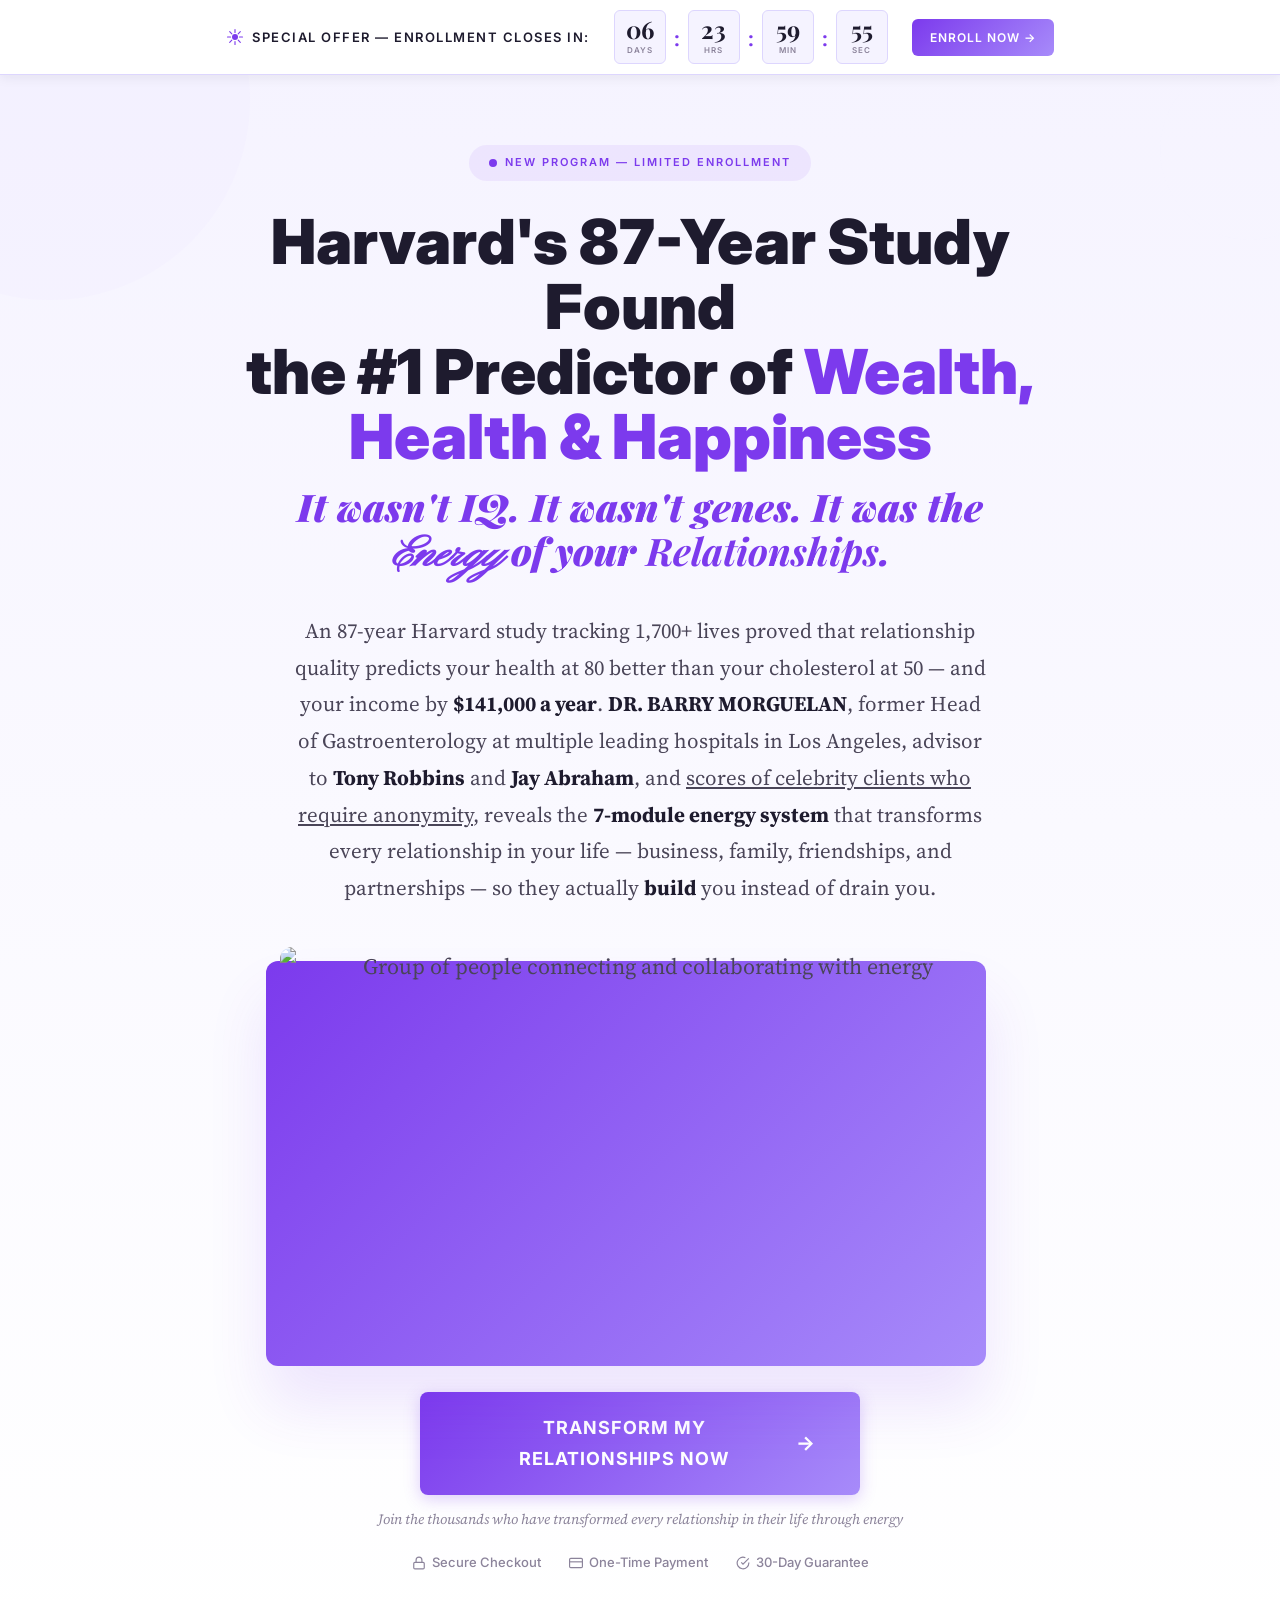
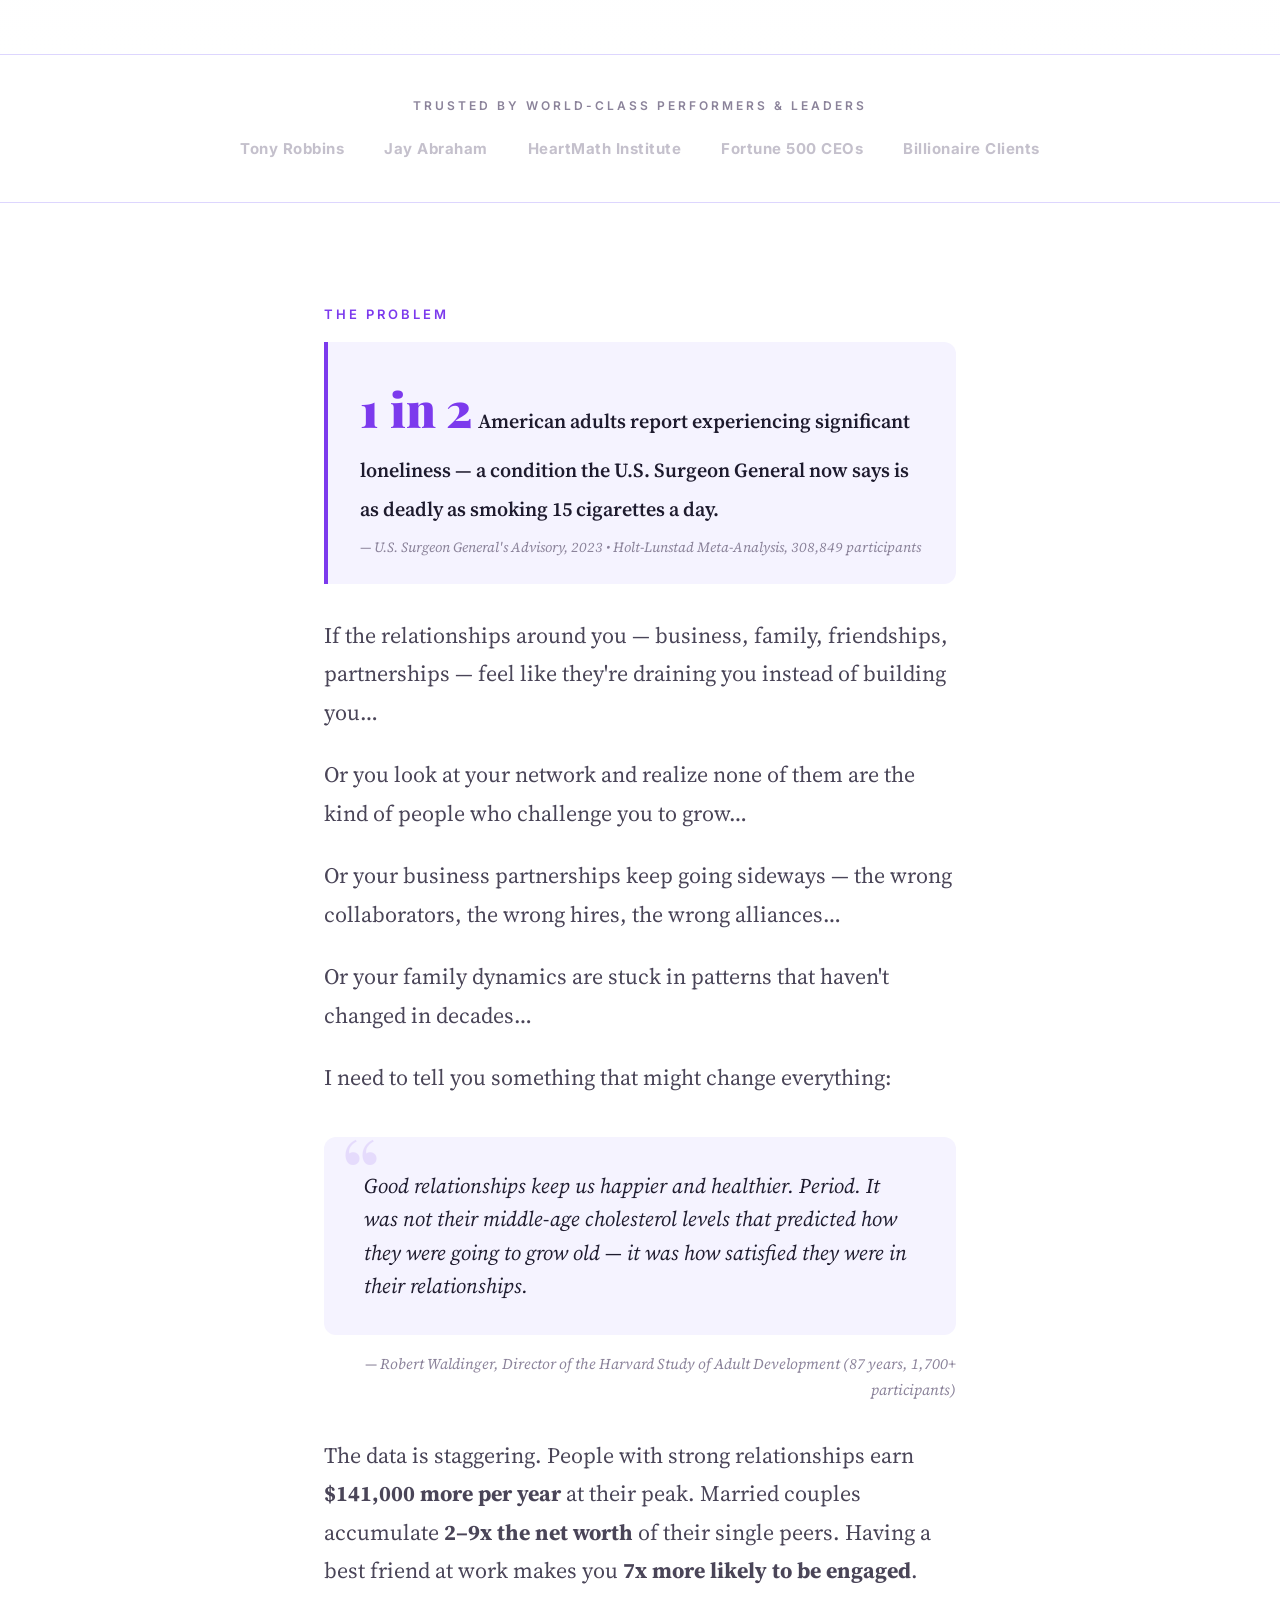
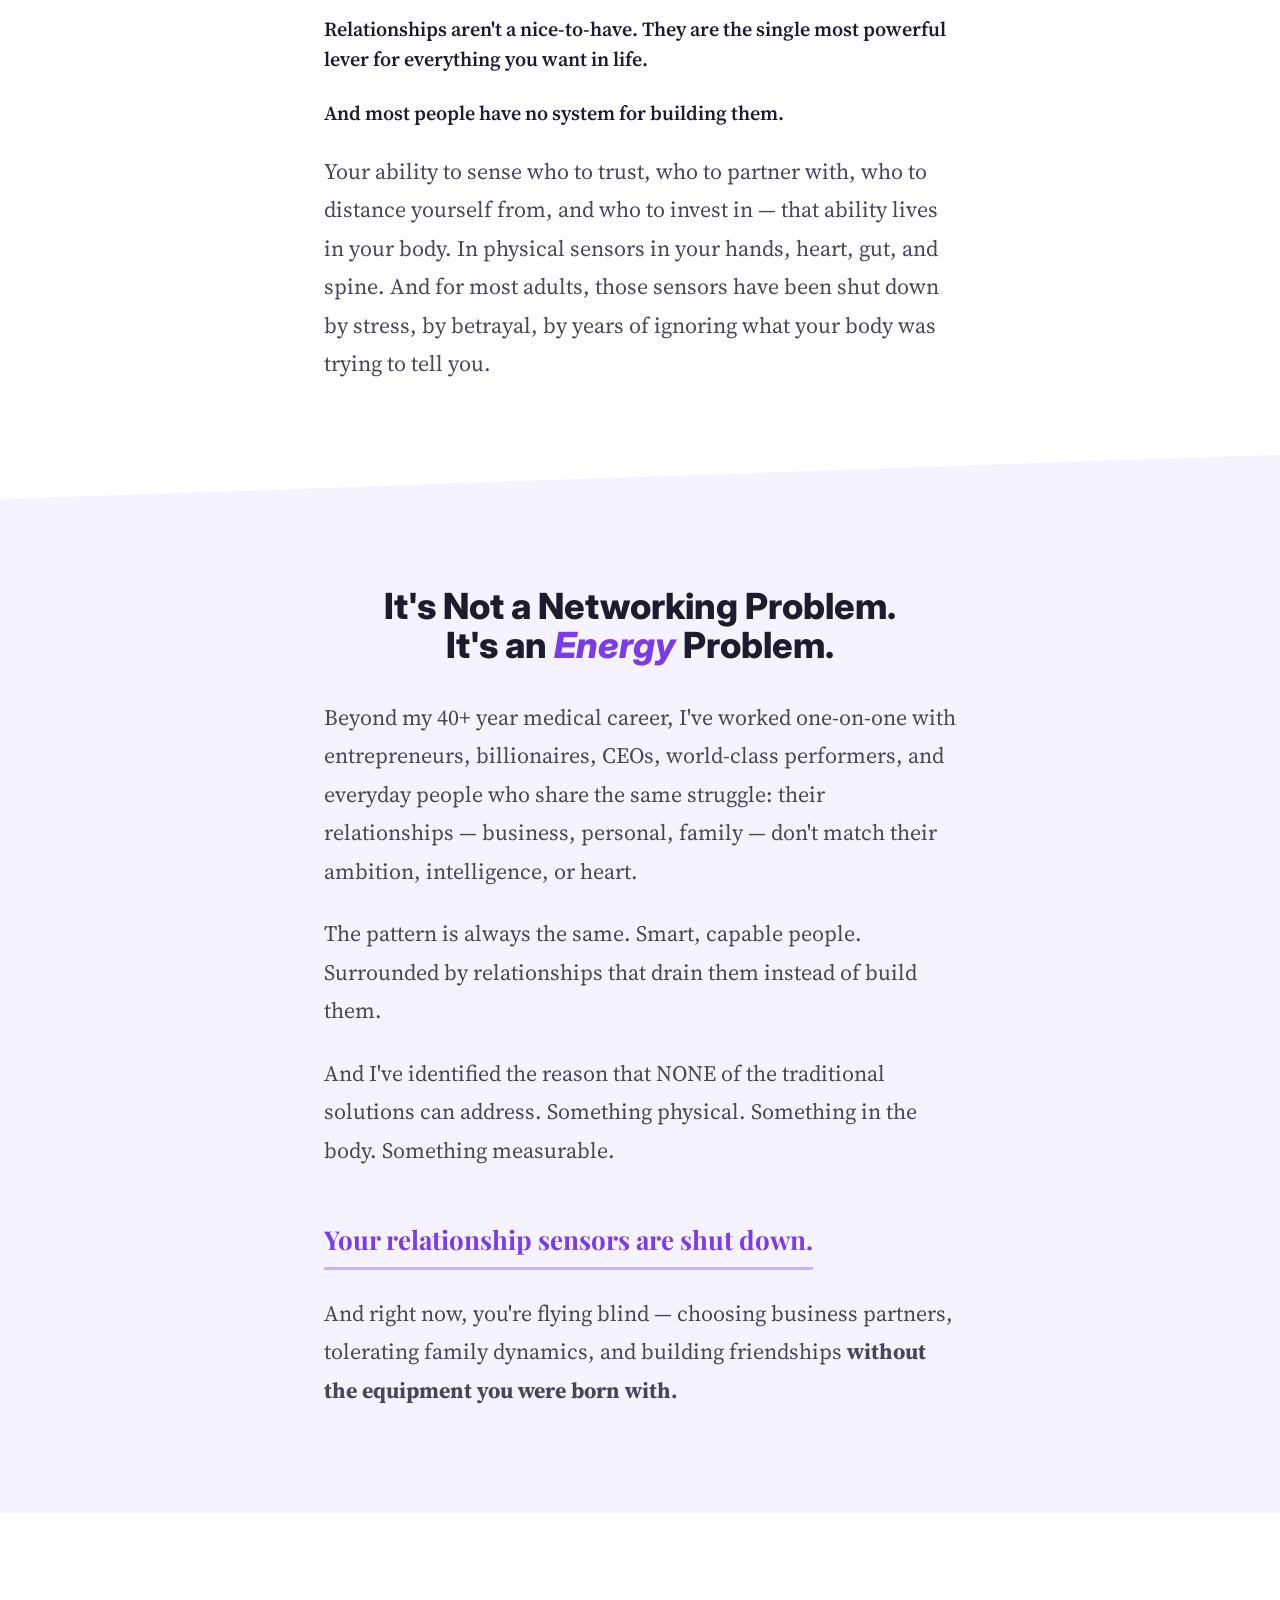
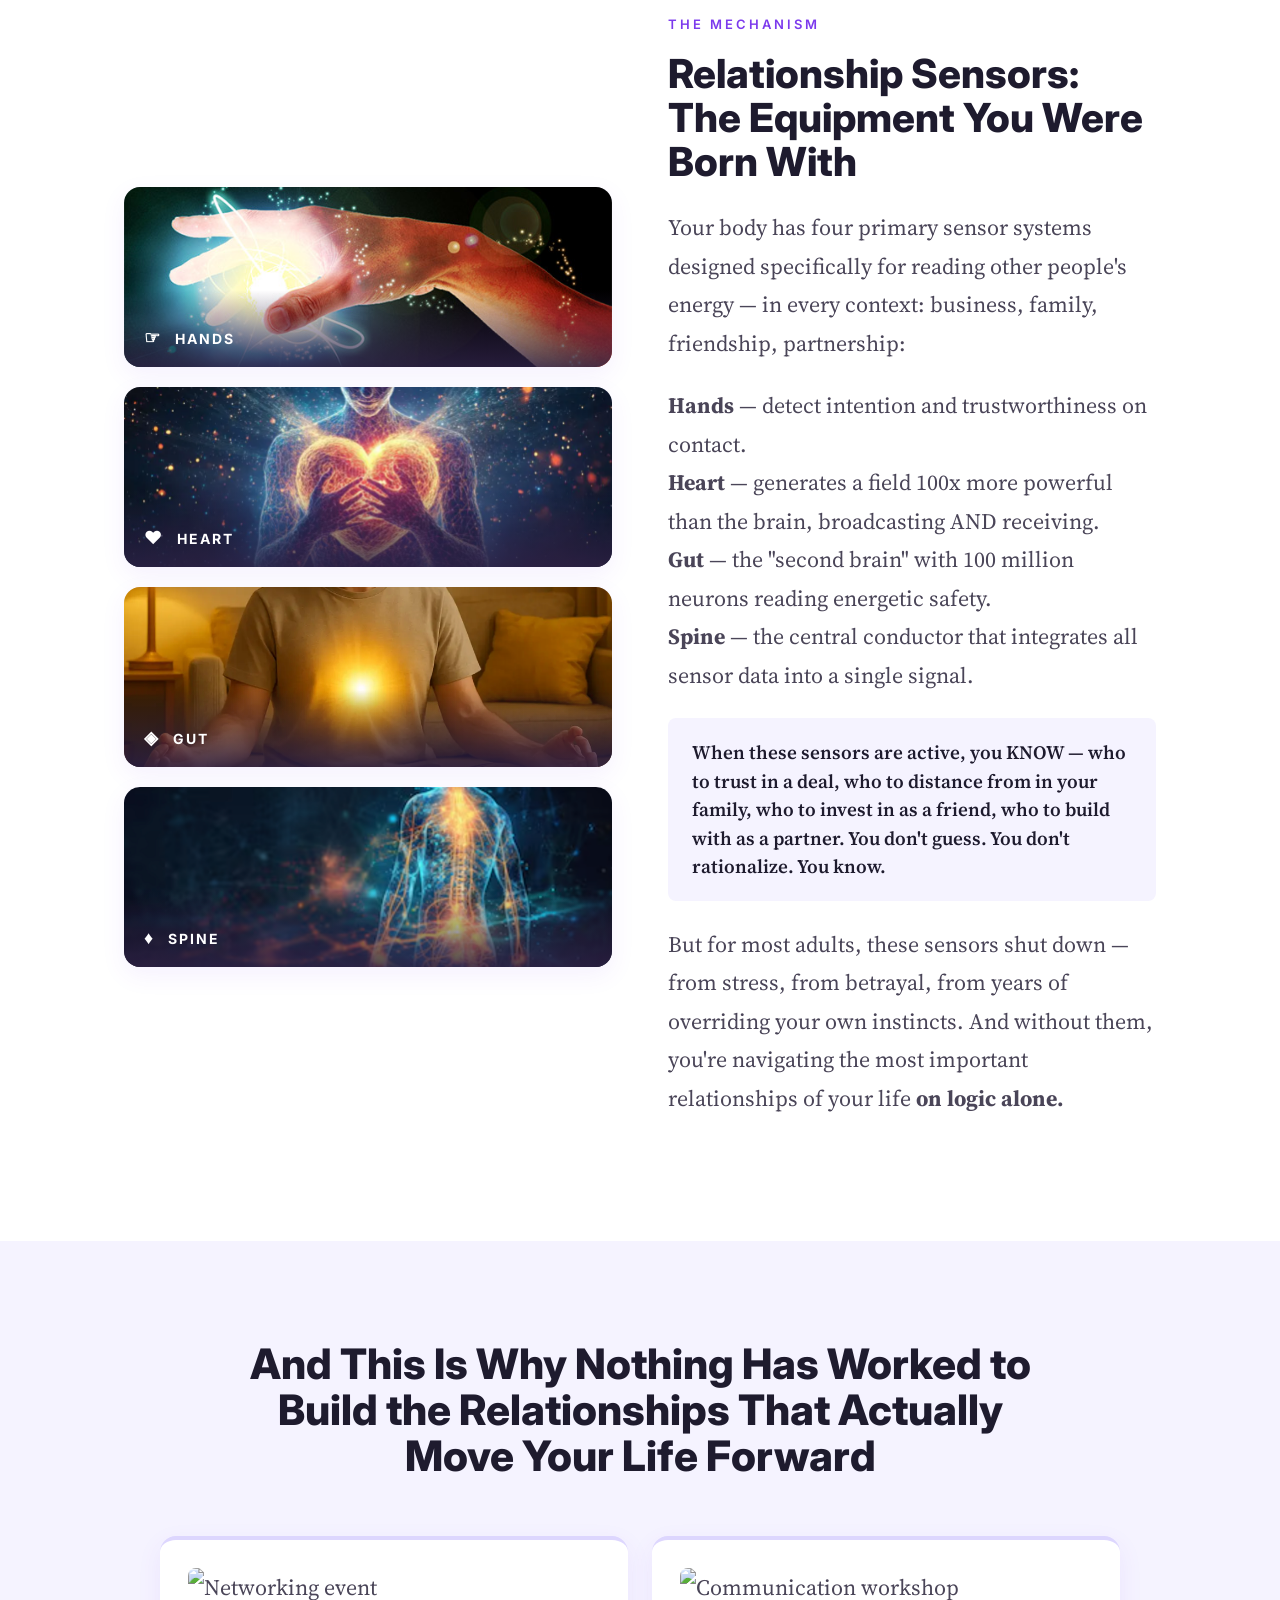
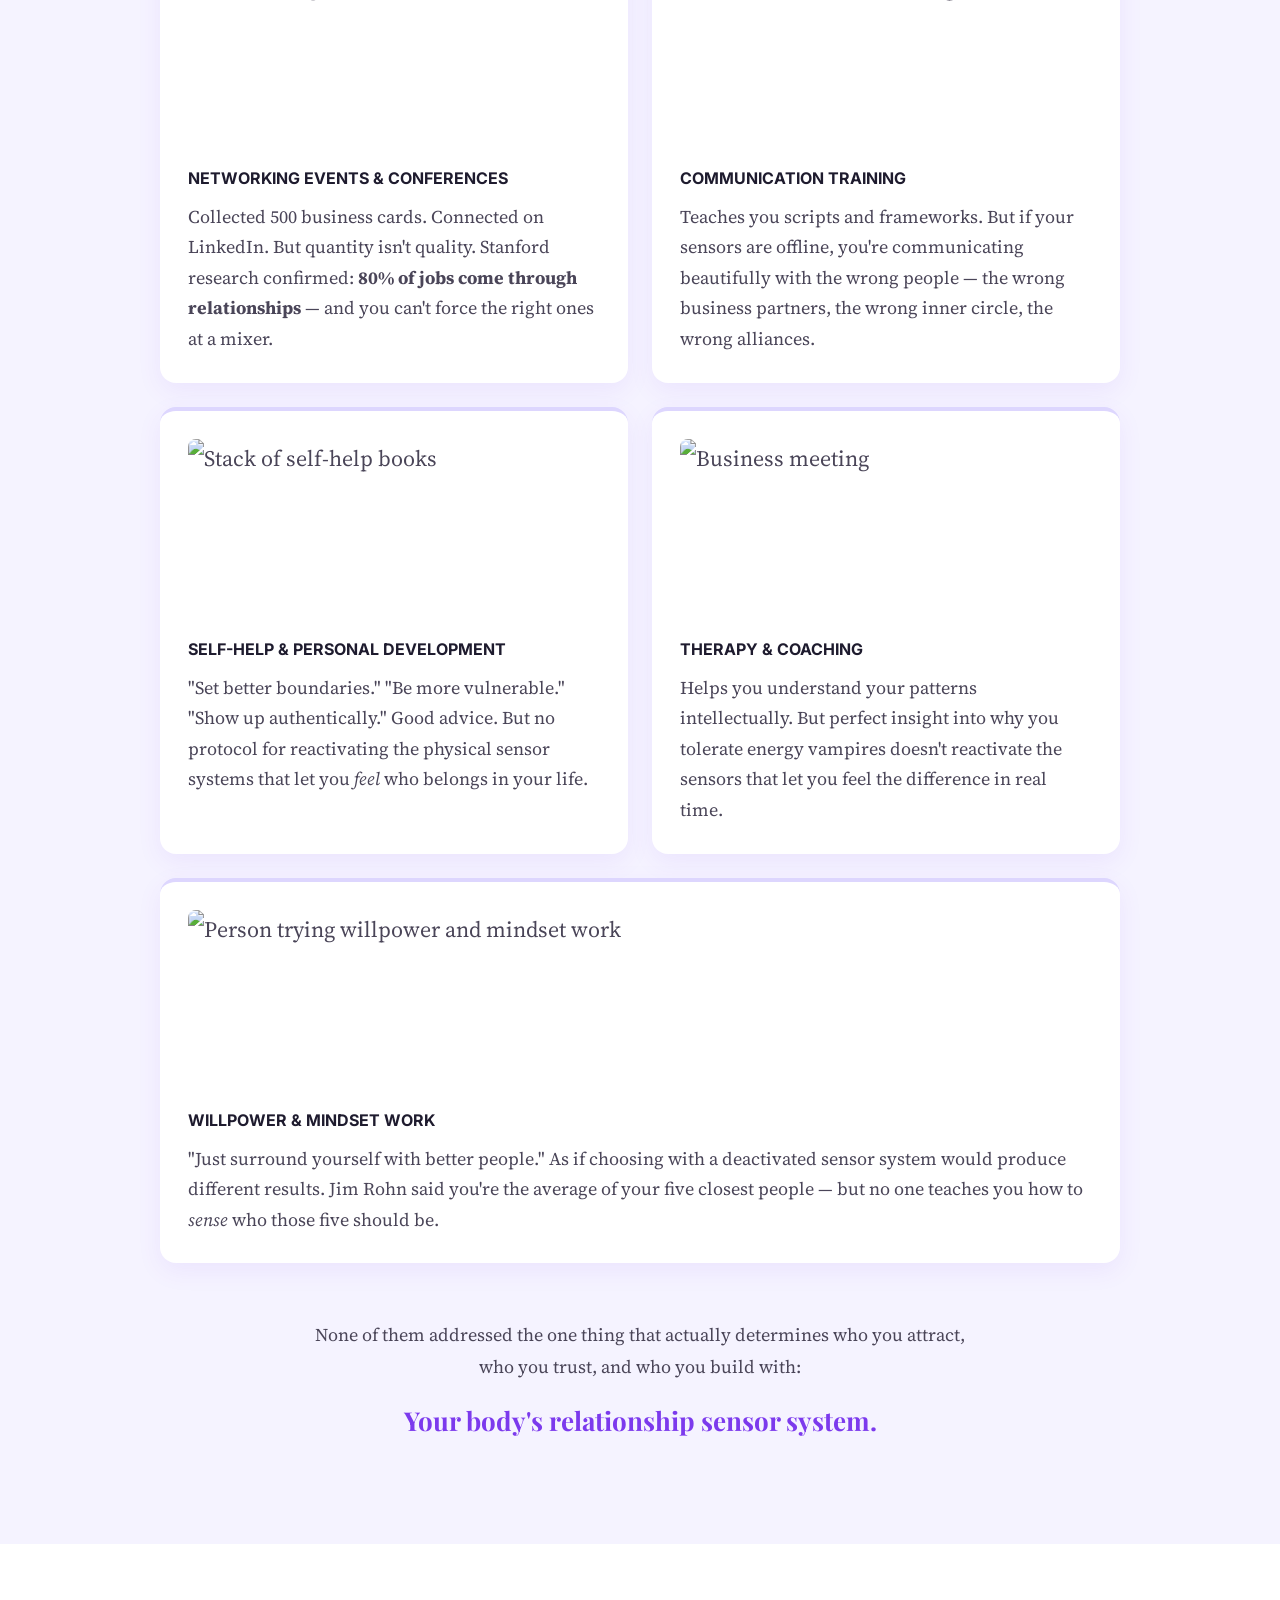
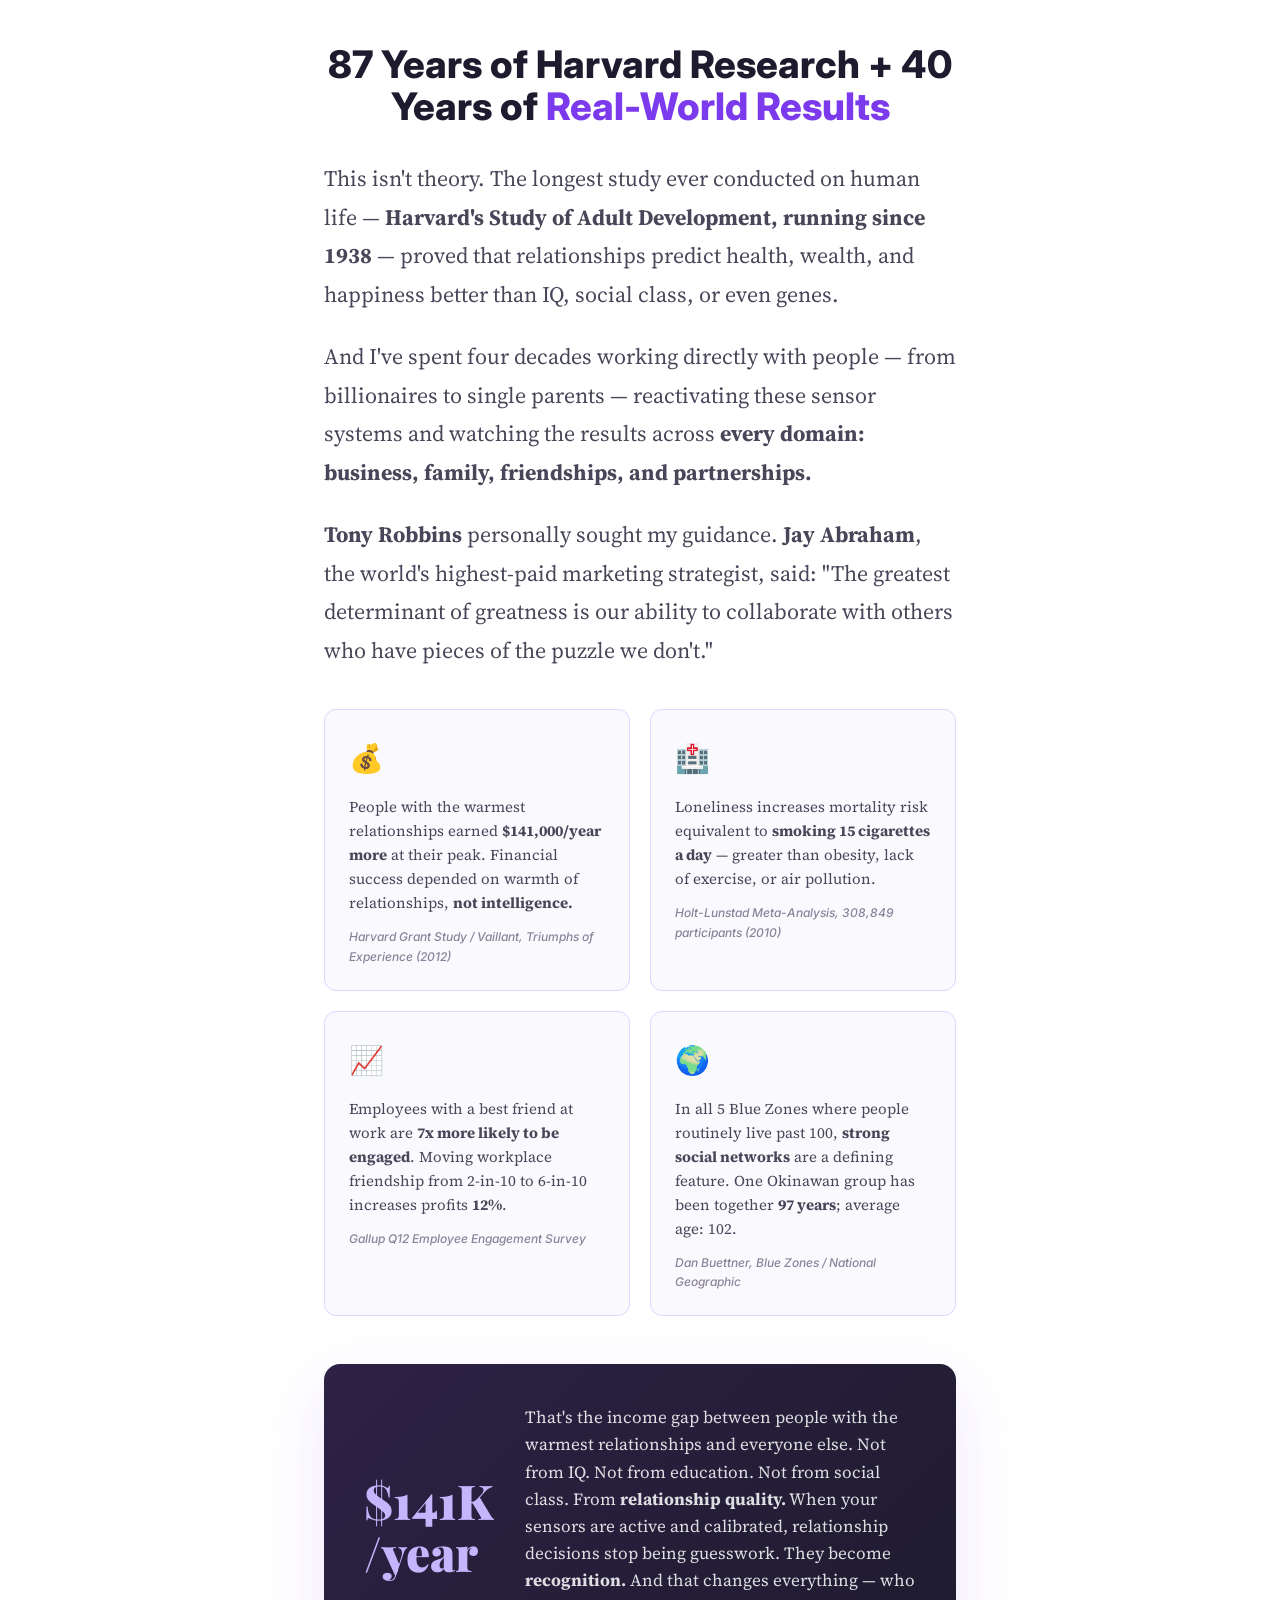
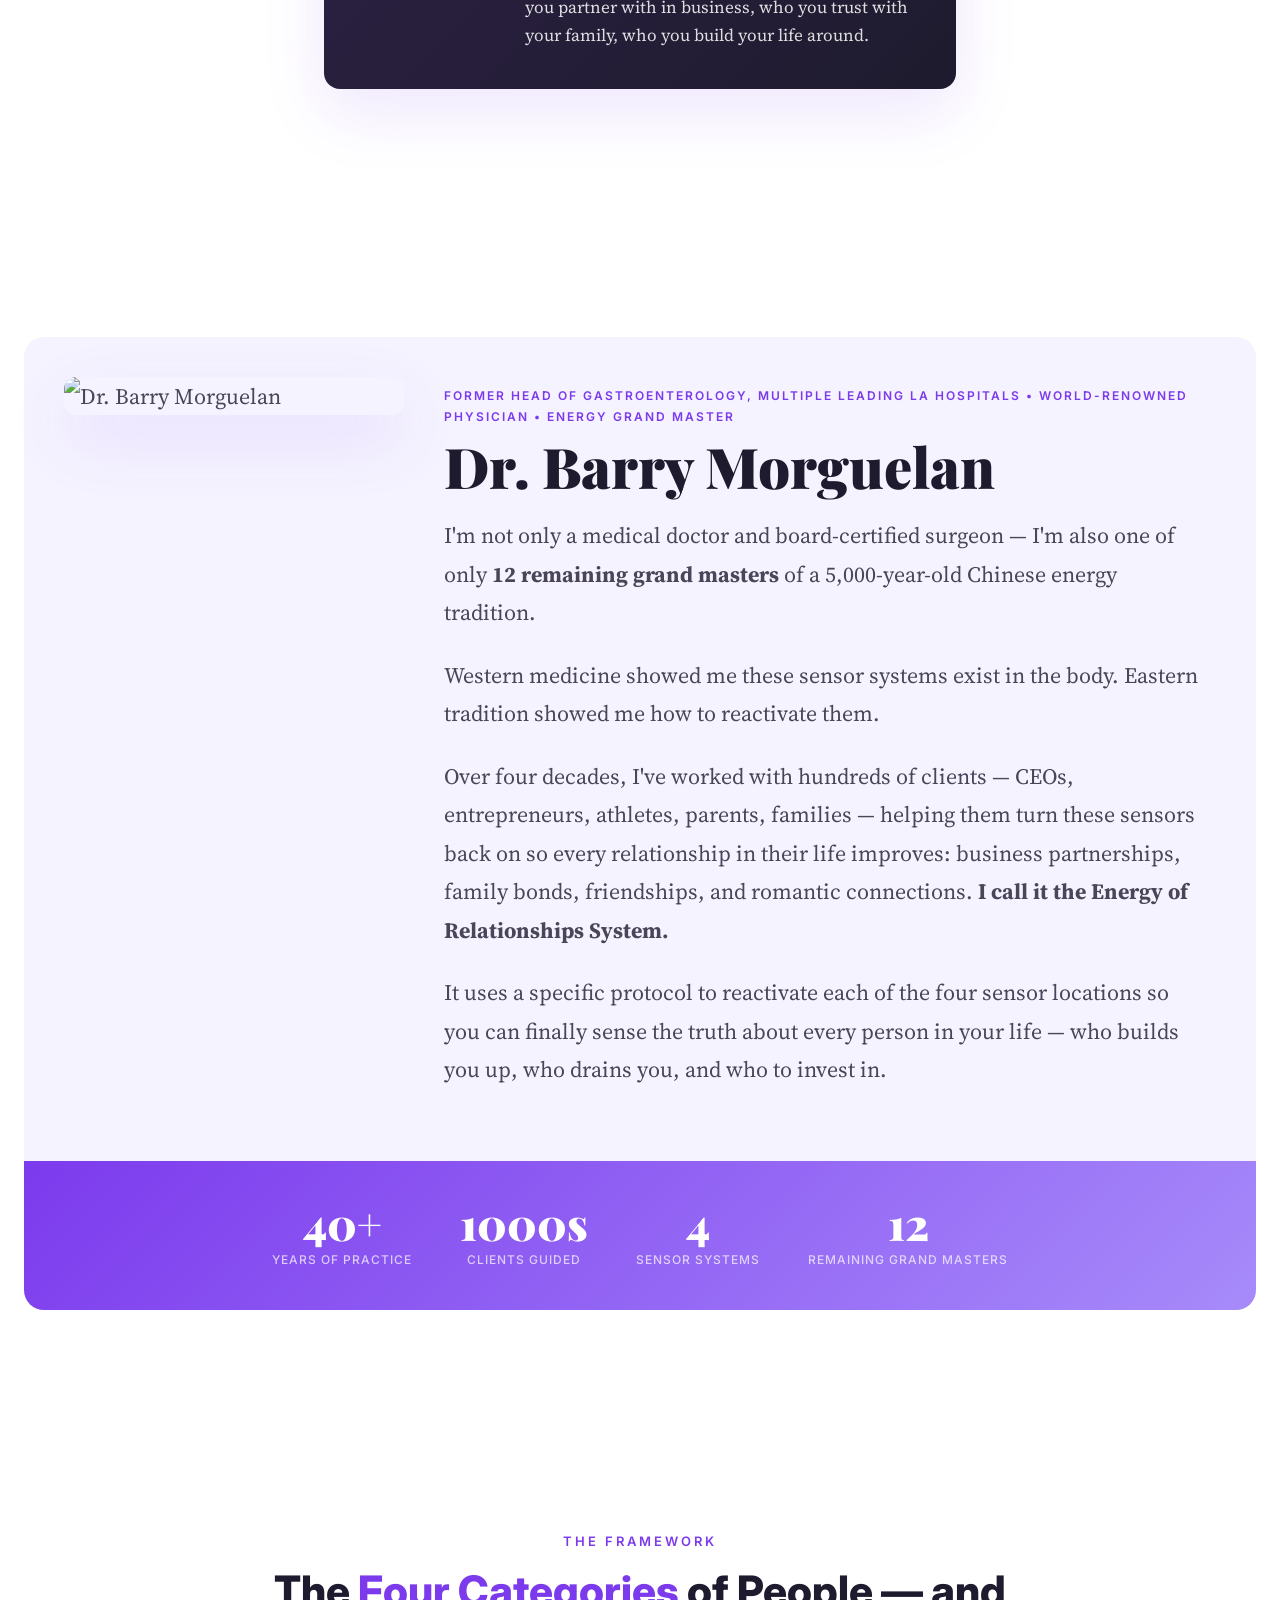
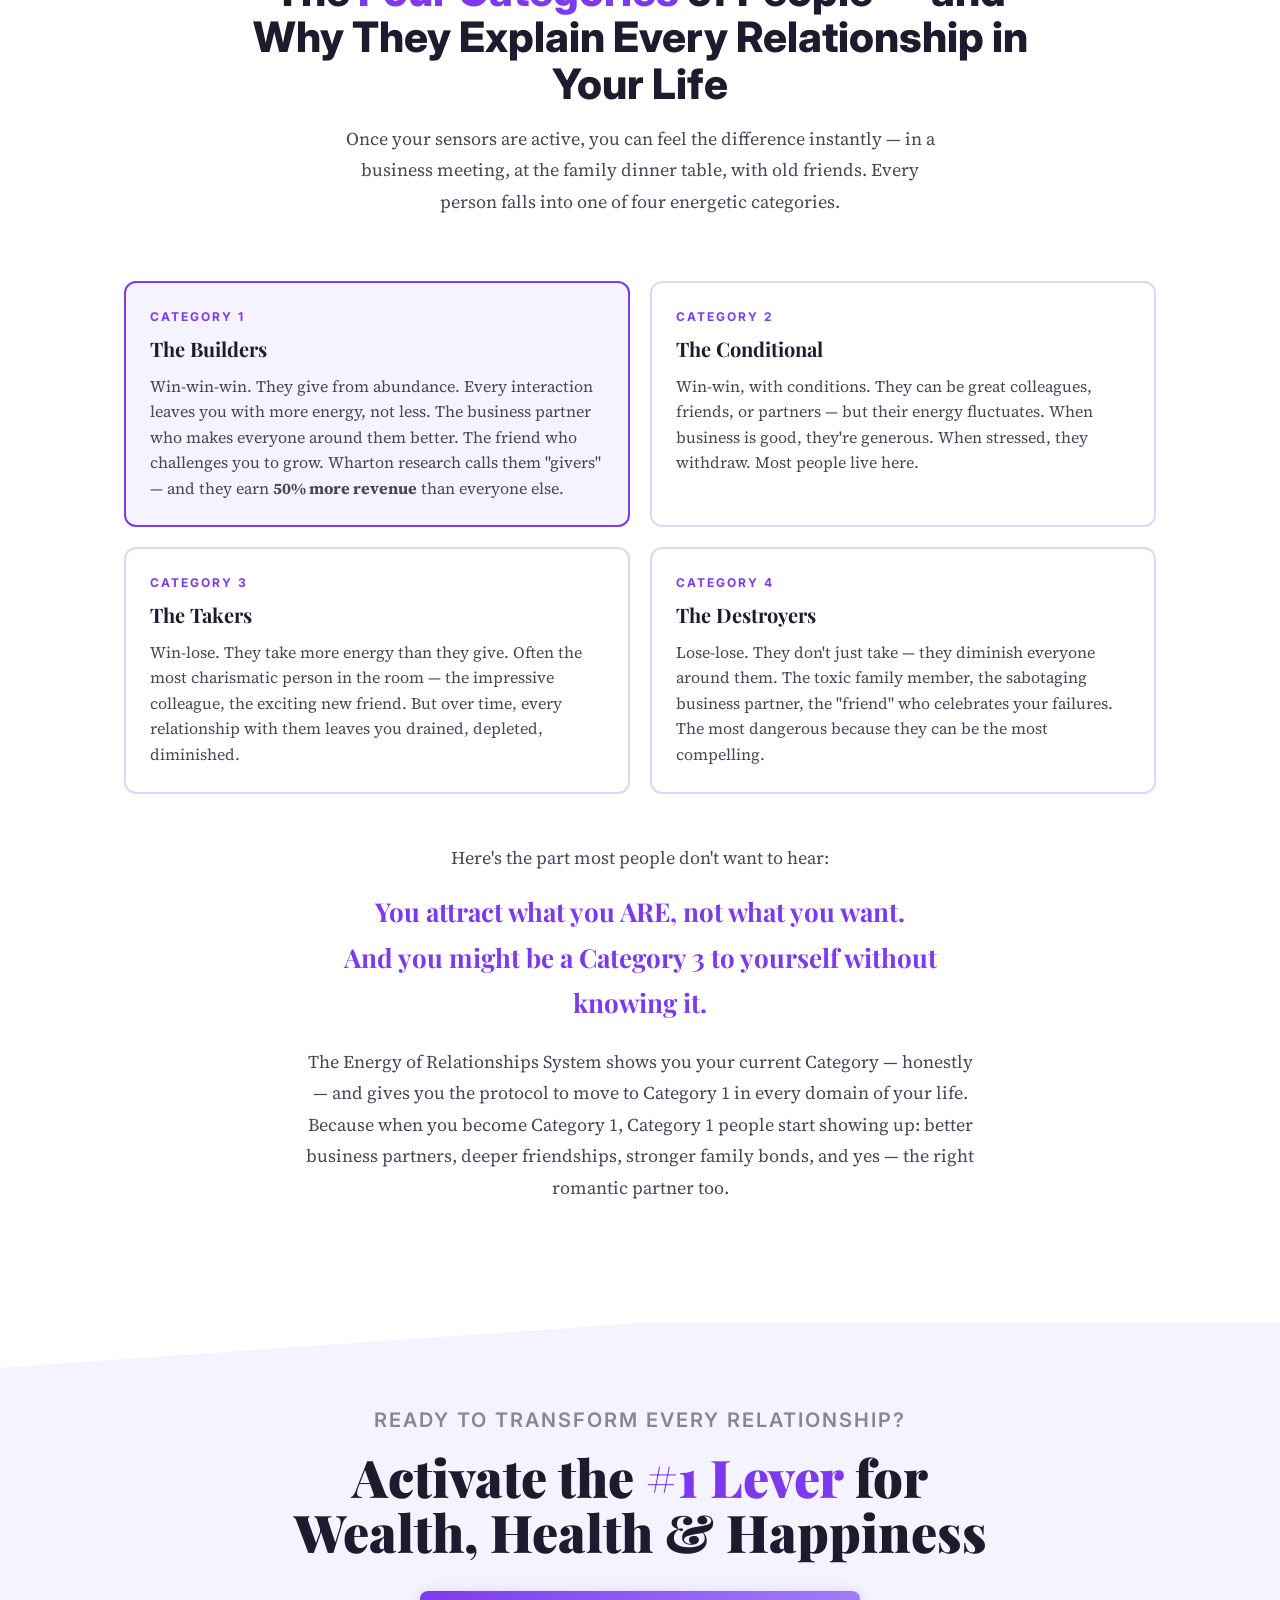
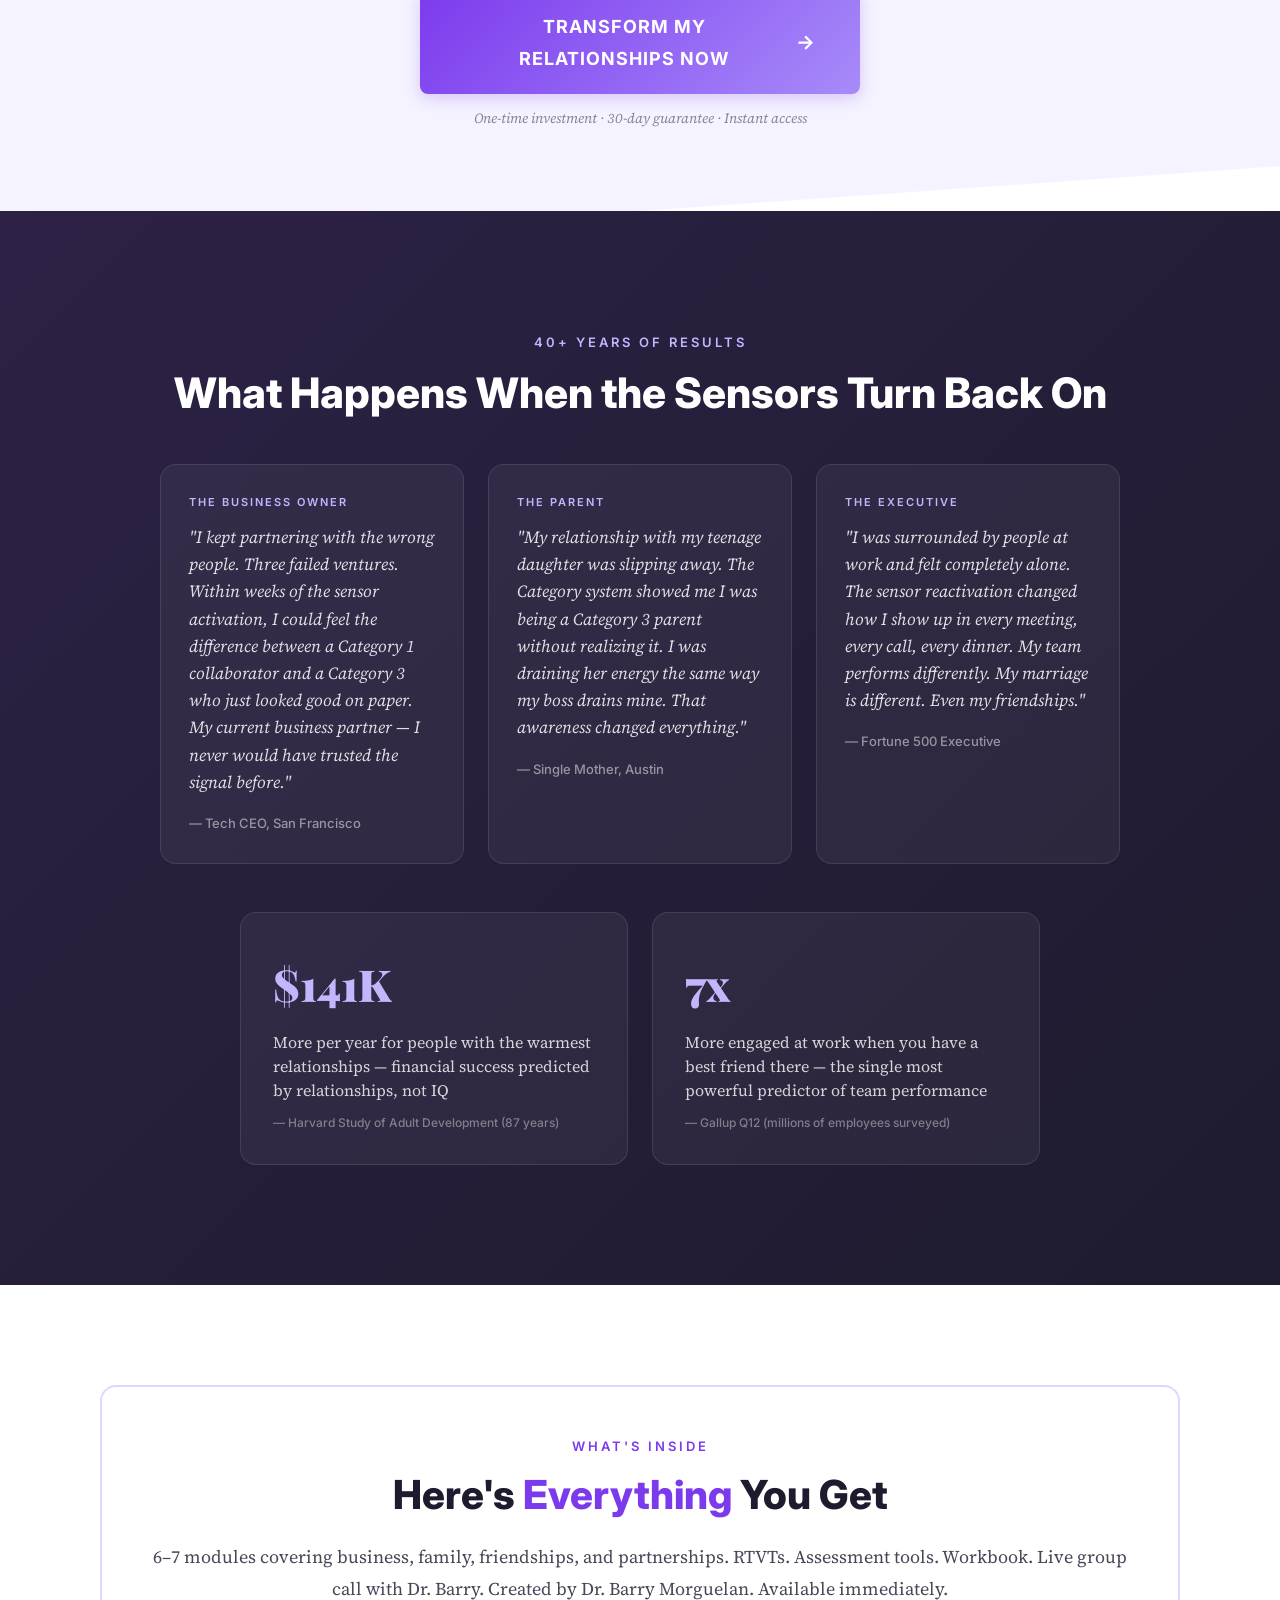
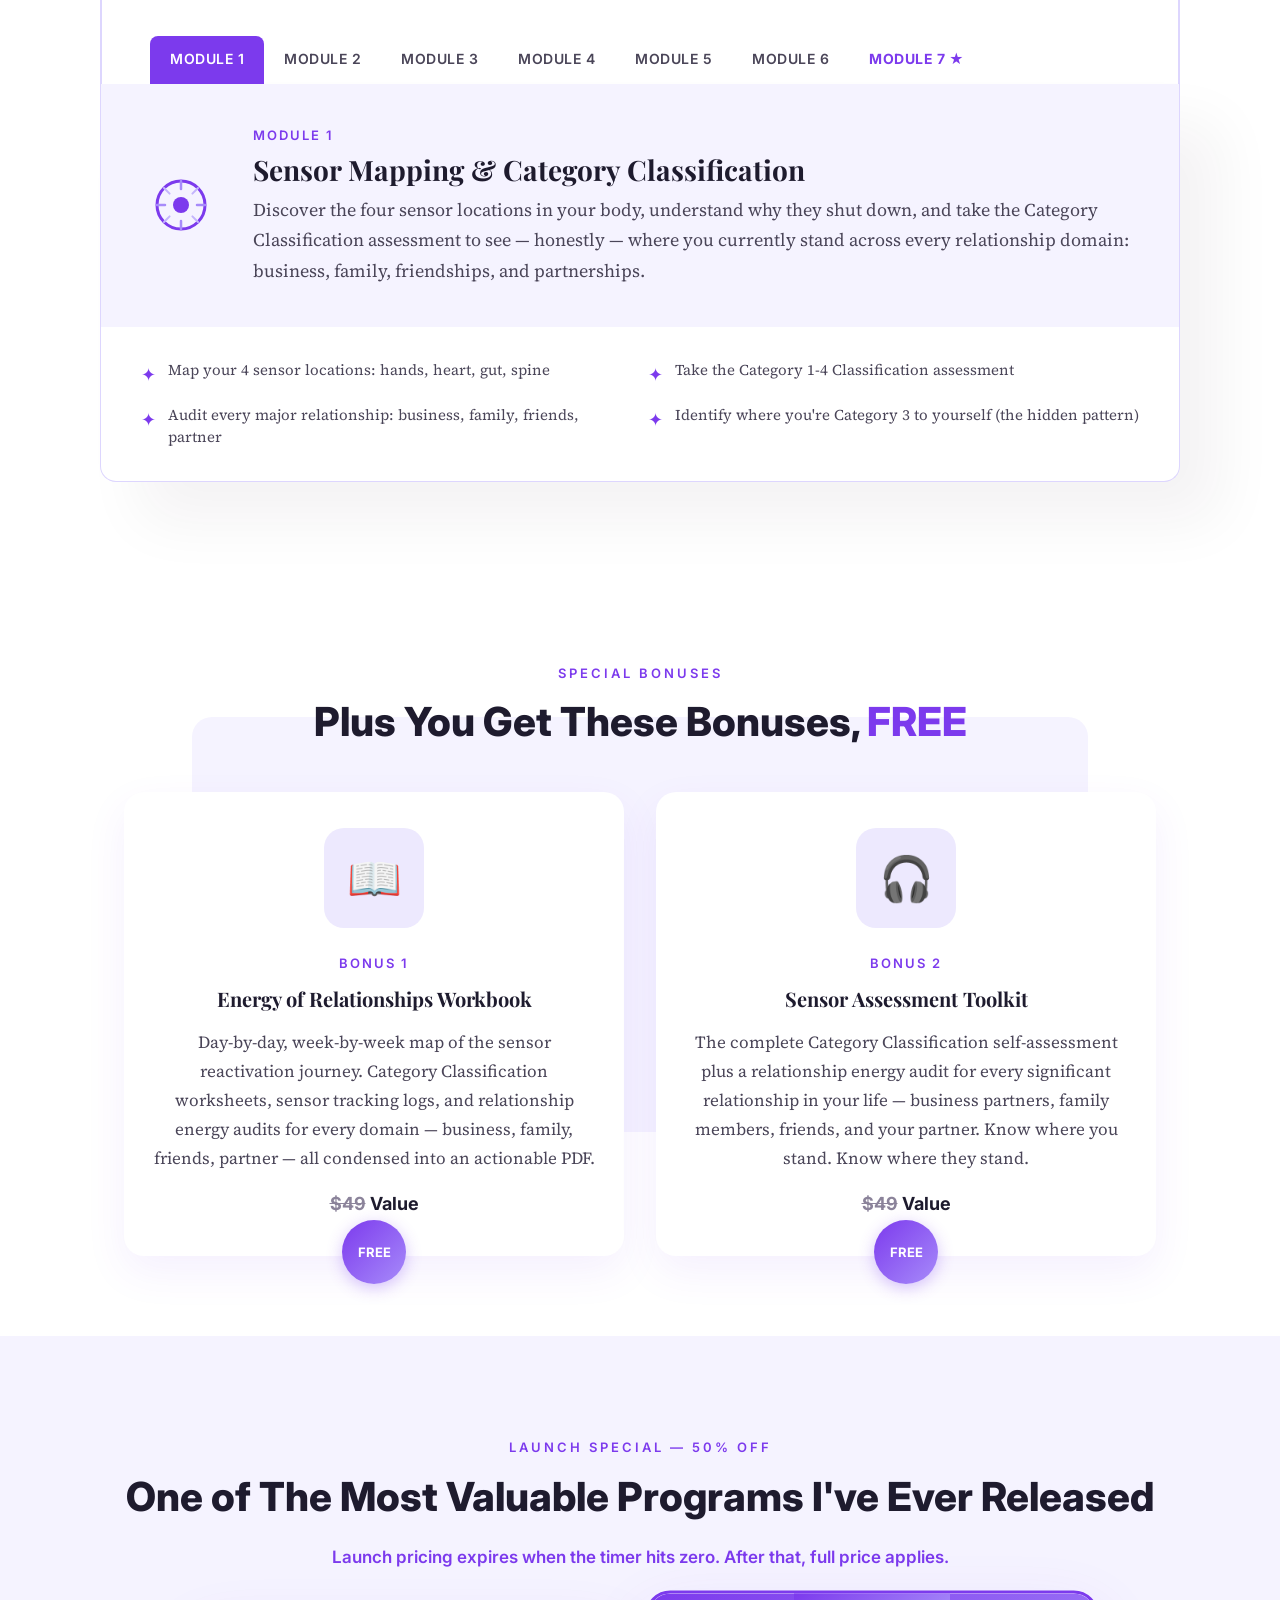
==== commit 951f0844: "Apply Jay's 8 feedback items: sans-serif headlines, larger body, credibility line, pricing fixes 1. " ====
--- a/website/index.html
+++ b/website/index.html
@@ -14,7 +14,7 @@
    ============================================ */
 *, *::before, *::after { box-sizing: border-box; margin: 0; padding: 0; }
 html { scroll-behavior: smooth; -webkit-text-size-adjust: 100%; }
-body { font-family: "Source Serif 4", Georgia, serif; font-size: 20px; line-height: 1.75; color: #4A4558; background: #fff; overflow-x: hidden; }
+body { font-family: "Source Serif 4", Georgia, serif; font-size: 22px; line-height: 1.75; color: #4A4558; background: #fff; overflow-x: hidden; }
 img { max-width: 100%; height: auto; display: block; }
 a { color: inherit; text-decoration: none; }
 ul, ol { list-style: none; }
@@ -185,7 +185,7 @@
   text-transform: uppercase; letter-spacing: 2px; color: var(--color-primary);
 }
 .hero h1 {
-  font-family: "Playfair Display", serif; font-weight: 900; font-size: 62px;
+  font-family: "Inter", "Helvetica Neue", Arial, sans-serif; font-weight: 900; font-size: 62px;
   line-height: 1.05; color: var(--color-dark); max-width: 900px; margin: 0 auto 16px;
 }
 .hero h1 .accent { color: var(--color-primary); }
@@ -352,7 +352,7 @@
   display: inline-block; margin-right: 8px; font-size: 18px;
 }
 .section-heading {
-  font-family: "Playfair Display", serif; font-weight: 800; font-size: 40px;
+  font-family: "Inter", "Helvetica Neue", Arial, sans-serif; font-weight: 800; font-size: 40px;
   line-height: 1.1; color: var(--color-dark); margin-bottom: 24px;
 }
 .callout-box {
@@ -1061,8 +1061,8 @@
       <span>New Program &mdash; Limited Enrollment</span>
     </div>
     <h1>Harvard's 87-Year Study Found<br>the #1 Predictor of <span class="accent">Wealth, Health &amp; Happiness</span></h1>
-    <div class="hero-sub">It wasn't IQ. It wasn't genes. It was the <span class="script">Energy</span> of your relationships.</div>
-    <p class="hero-desc">An 87-year Harvard study tracking 1,700+ lives proved that relationship quality predicts your health at 80 better than your cholesterol at 50 &mdash; and your income by <strong>$141,000 a year</strong>. <strong>DR. BARRY MORGUELAN</strong>, former Head of Gastroenterology at multiple leading hospitals in Los Angeles, advisor to <strong>Tony Robbins</strong> and <strong>Jay Abraham</strong>, reveals the <strong>7-module energy system</strong> that transforms every relationship in your life &mdash; business, family, friendships, and partnerships &mdash; so they actually <strong>build</strong> you instead of drain you.</p>
+    <div class="hero-sub">It wasn't IQ. It wasn't genes. It was the <span class="script">Energy</span> of your <strong style="color:var(--color-primary)">Relationships</strong>.</div>
+    <p class="hero-desc">An 87-year Harvard study tracking 1,700+ lives proved that relationship quality predicts your health at 80 better than your cholesterol at 50 &mdash; and your income by <strong>$141,000 a year</strong>. <strong>DR. BARRY MORGUELAN</strong>, former Head of Gastroenterology at multiple leading hospitals in Los Angeles, advisor to <strong>Tony Robbins</strong> and <strong>Jay Abraham</strong>, and <u>scores of celebrity clients who require anonymity</u>, reveals the <strong>7-module energy system</strong> that transforms every relationship in your life &mdash; business, family, friendships, and partnerships &mdash; so they actually <strong>build</strong> you instead of drain you.</p>
 
     <div class="hero-image-wrap">
       <img src="https://images.unsplash.com/photo-1529333166437-7750a6dd5a70?w=1200&q=80&auto=format" alt="Group of people connecting and collaborating with energy" loading="eager">
@@ -1414,7 +1414,7 @@
     <div class="modules-header text-center">
       <p class="section-label">What's Inside</p>
       <h2 class="section-heading" style="font-size:40px">Here's <span style="color:var(--color-primary)">Everything</span> You Get</h2>
-      <p class="mod-subtitle">7 modules covering business, family, friendships, and partnerships. RTVTs. Assessment tools. Workbook. Live group call with Dr. Barry. Created by Dr. Barry Morguelan. Available immediately.</p>
+      <p class="mod-subtitle">6&ndash;7 modules covering business, family, friendships, and partnerships. RTVTs. Assessment tools. Workbook. Live group call with Dr. Barry. Created by Dr. Barry Morguelan. Available immediately.</p>
       <div class="module-tabs" role="tablist">
         <button class="module-tab active" data-tab="0" role="tab" aria-selected="true">Module 1</button>
         <button class="module-tab" data-tab="1" role="tab" aria-selected="false">Module 2</button>
@@ -1563,7 +1563,7 @@
   <div class="container bonuses-content">
     <div class="text-center">
       <p class="section-label">Special Bonuses</p>
-      <h2 class="section-heading text-center" style="font-size:40px">Both Tiers Include These Bonuses, <span style="color:var(--color-primary)">FREE</span></h2>
+      <h2 class="section-heading text-center" style="font-size:40px">Plus You Get These Bonuses, <span style="color:var(--color-primary)">FREE</span></h2>
     </div>
     <div class="bonus-grid">
       <div class="bonus-card">
@@ -1612,7 +1612,7 @@
           <p class="pb-title">What's Included:</p>
           <ul class="feature-list">
             <li><span class="f-check">&#x2726;</span> Modules 1&ndash;6: Complete Core Program</li>
-            <li><span class="f-check">&#x2726;</span> RTVT Sensor Calibration Audios</li>
+            <li><span class="f-check">&#x2726;</span> RTVT Sensor Calibration Audio</li>
             <li><span class="f-check">&#x2726;</span> Energy of Relationships Workbook</li>
             <li><span class="f-check">&#x2726;</span> Sensor Assessment Toolkit</li>
             <li><span class="f-check">&#x2726;</span> Quadruple-A Real-Time Method</li>
@@ -1641,13 +1641,14 @@
           <p class="pb-title">Everything in Core, Plus:</p>
           <ul class="feature-list">
             <li><span class="f-check">&#x2726;</span> Modules 1&ndash;6: Complete Core Program</li>
-            <li><span class="f-check">&#x2726;</span> RTVT Sensor Calibration Audios</li>
+            <li><span class="f-check">&#x2726;</span> RTVT Sensor Calibration Audio</li>
             <li><span class="f-check">&#x2726;</span> Energy of Relationships Workbook</li>
             <li><span class="f-check">&#x2726;</span> Sensor Assessment Toolkit</li>
             <li><span class="f-check">&#x2726;</span> Quadruple-A Real-Time Method</li>
             <li><span class="f-check">&#x2726;</span> Category Classification System</li>
             <li><span class="f-check">&#x2726;</span> Instant Digital Access</li>
             <li style="padding-top:14px;border-top:1px solid var(--color-border)"><span class="f-check" style="color:var(--color-gold)">&#x2605;</span> <span class="elite-only">Advanced In-Depth Module 7</span></li>
+            <li><span class="f-check" style="color:var(--color-gold)">&#x2605;</span> <span class="elite-only">Bonus RTVT Activation Audio</span></li>
             <li><span class="f-check" style="color:var(--color-gold)">&#x2605;</span> <span class="elite-only">Exclusive Small Live Group Call with Dr. Barry</span></li>
             <li><span class="f-check" style="color:var(--color-gold)">&#x2605;</span> <span class="elite-only">Live Q&amp;A &mdash; Ask Dr. Barry Directly</span></li>
             <li><span class="f-check" style="color:var(--color-gold)">&#x2605;</span> <span class="elite-only">Live Energy Transmission</span></li>
@@ -1659,7 +1660,7 @@
     </div>
 
     <div class="pricing-compare">
-      <p style="margin-top:24px">Executive coaching averages <strong>$300&ndash;$500 per session</strong>. A single private session with Dr. Barry costs <strong>$2,500+</strong>. A single bad business partnership can cost you <strong>everything</strong>.</p>
+      <p style="margin-top:24px">Executive coaching averages <strong>$300&ndash;$500 per session</strong>. A single private session with Dr. Barry costs <strong>$2,000+</strong>. A single bad business partnership can cost you <strong>everything</strong>.</p>
       <p>Core: <strong>$97</strong> &mdash; less than one coaching session. Elite: <strong>$197</strong> &mdash; includes live access to Dr. Barry that would cost 10x privately.</p>
     </div>
   </div>
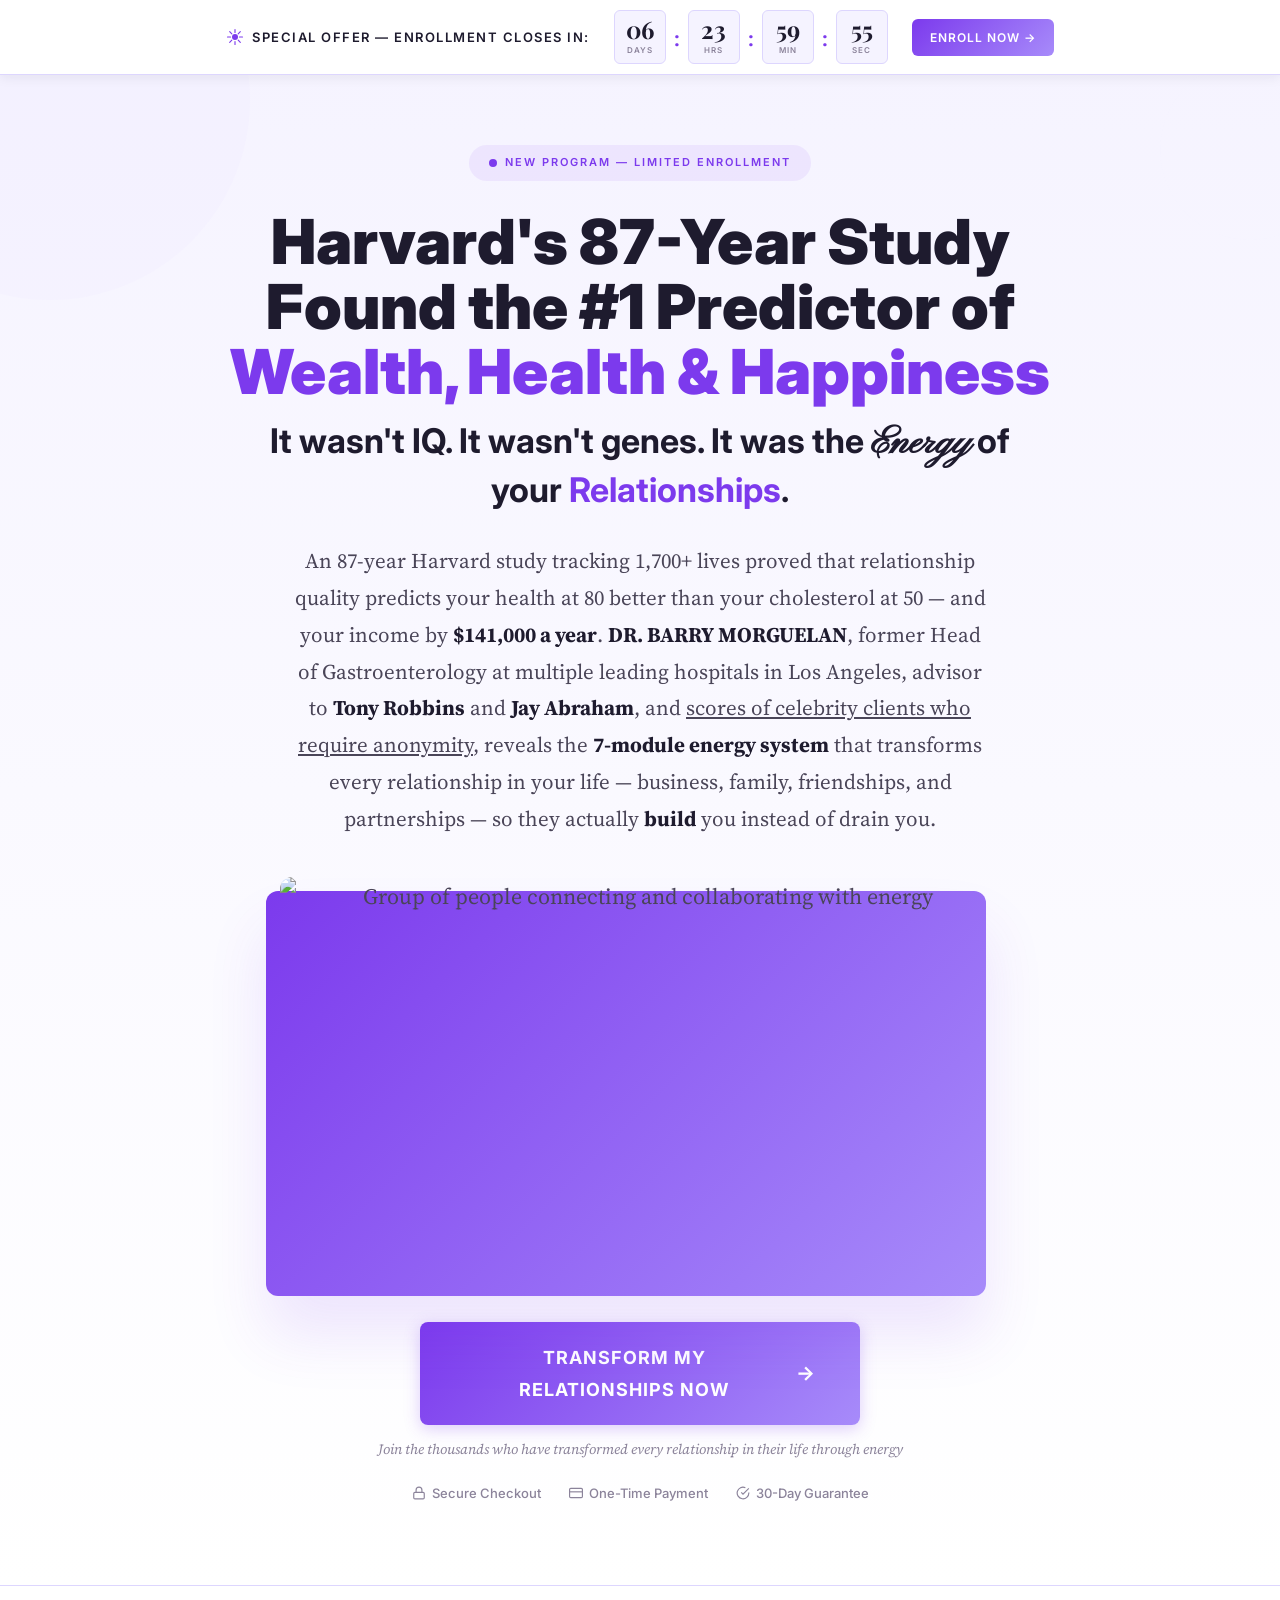
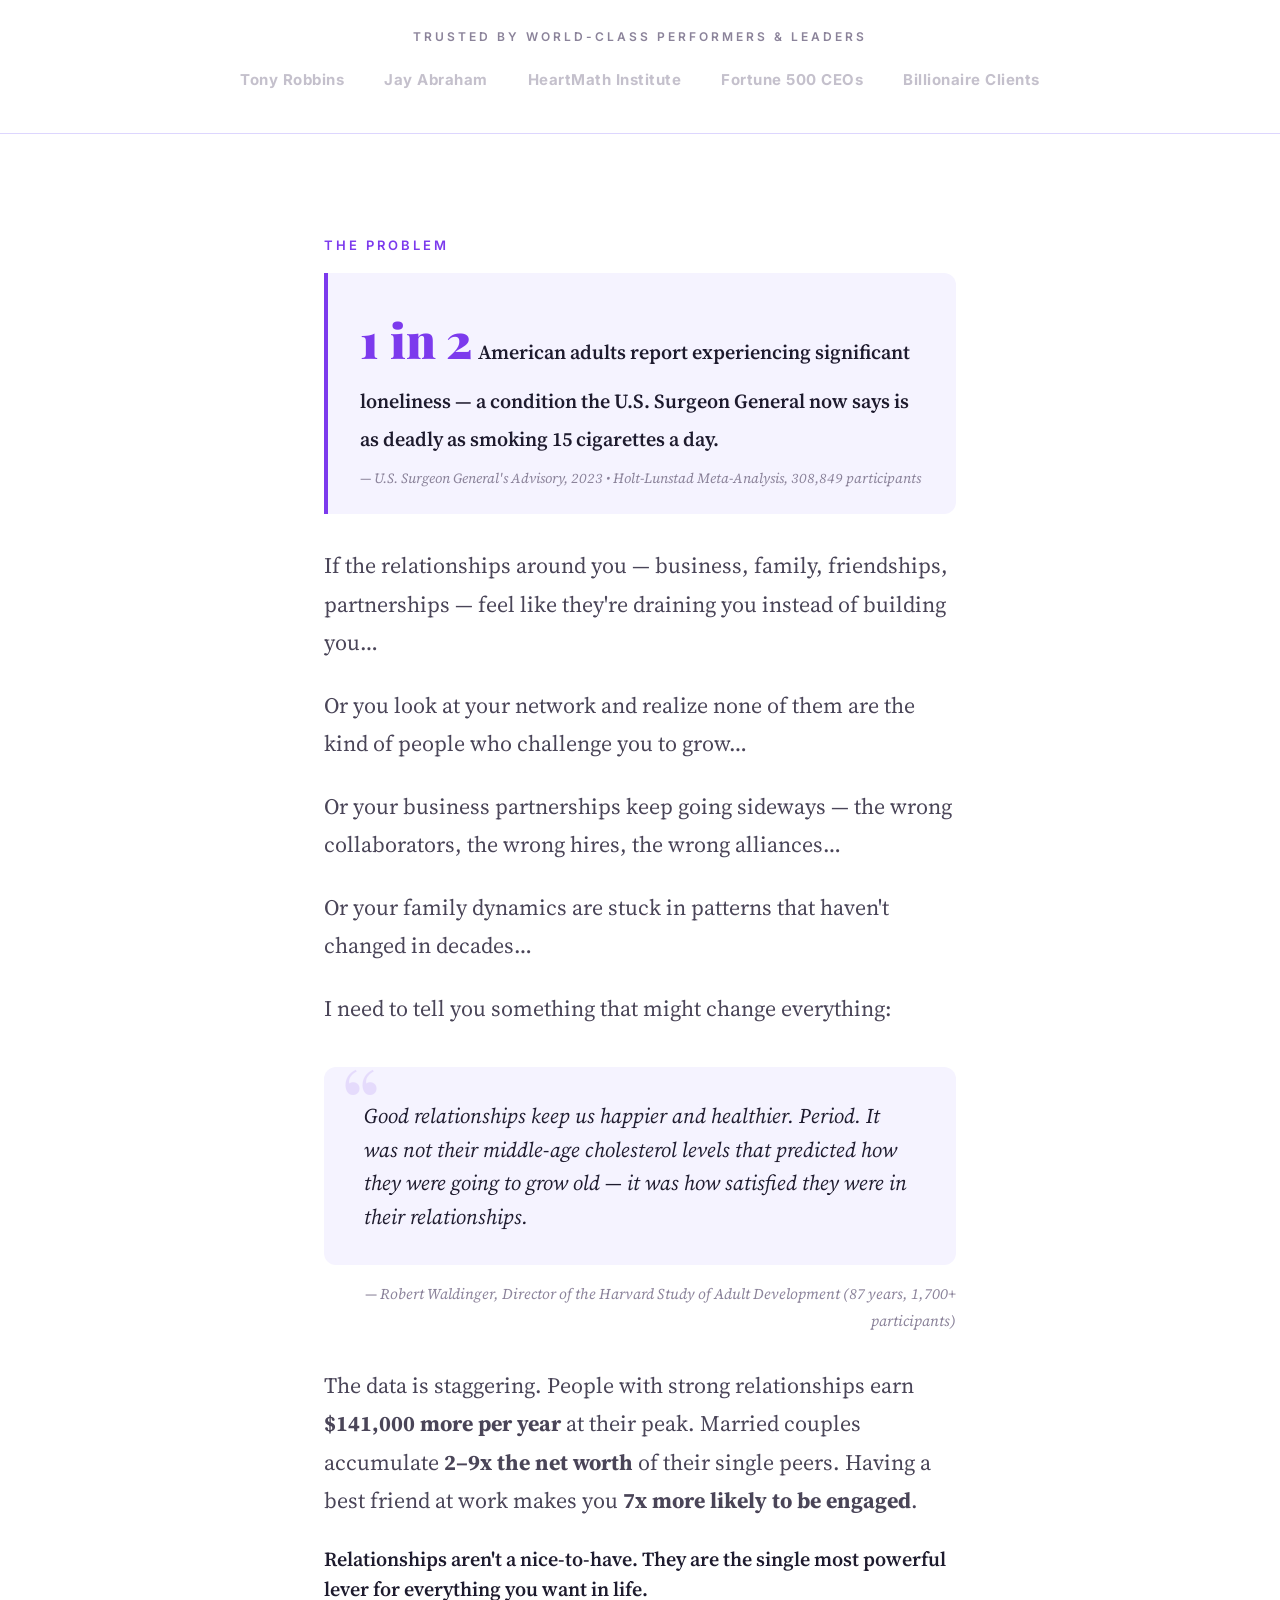
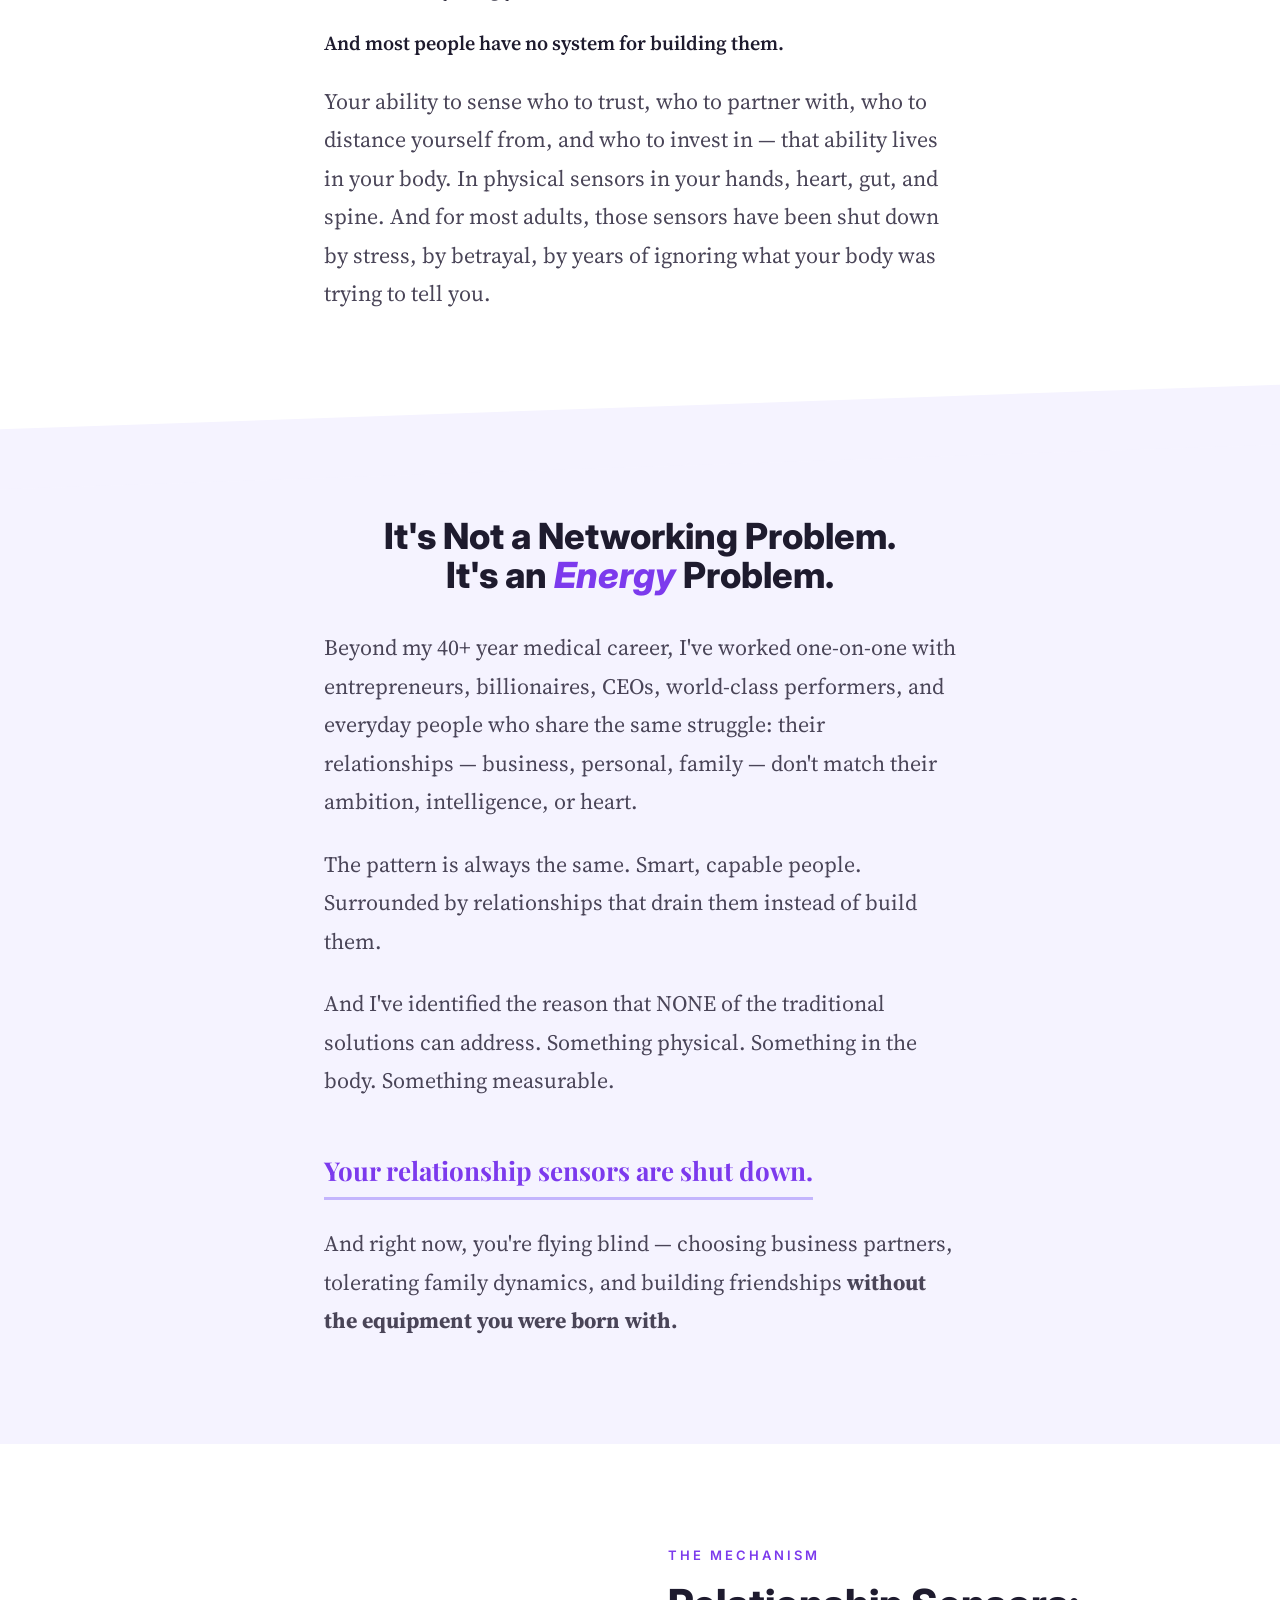
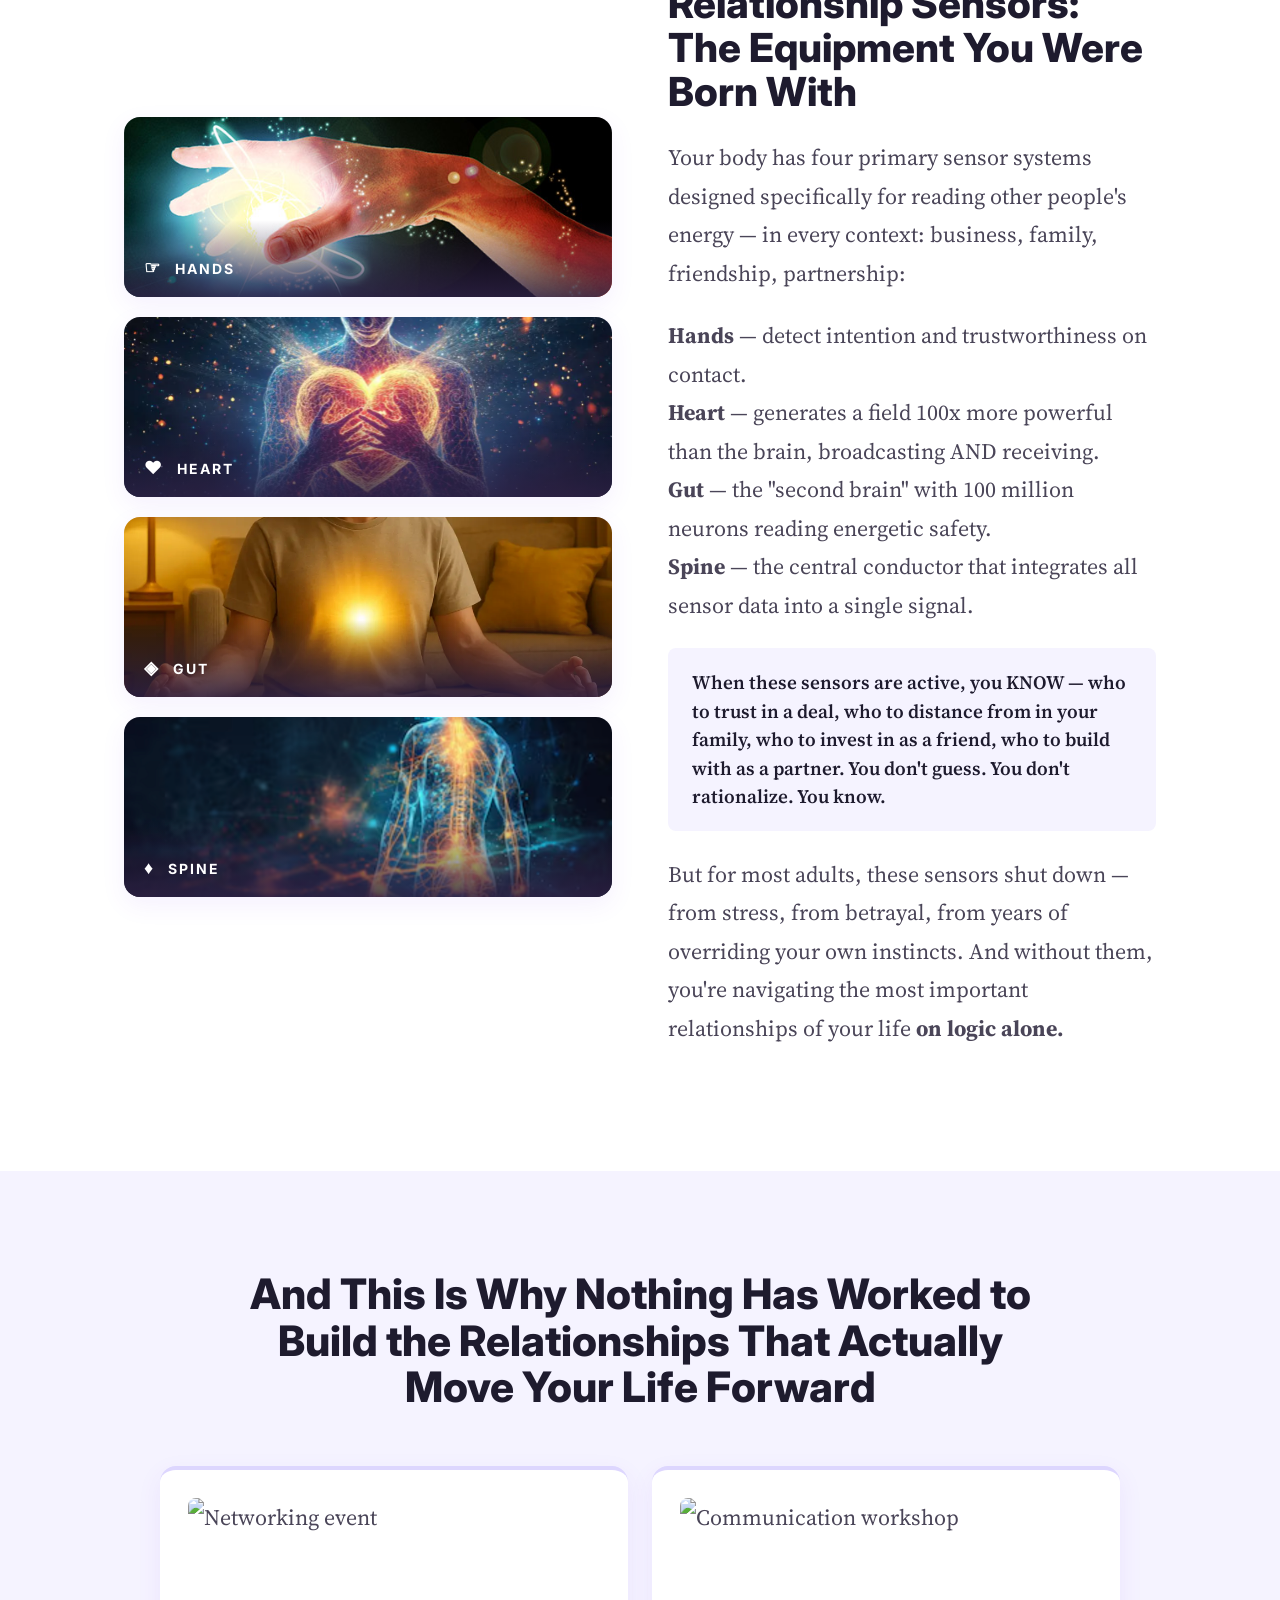
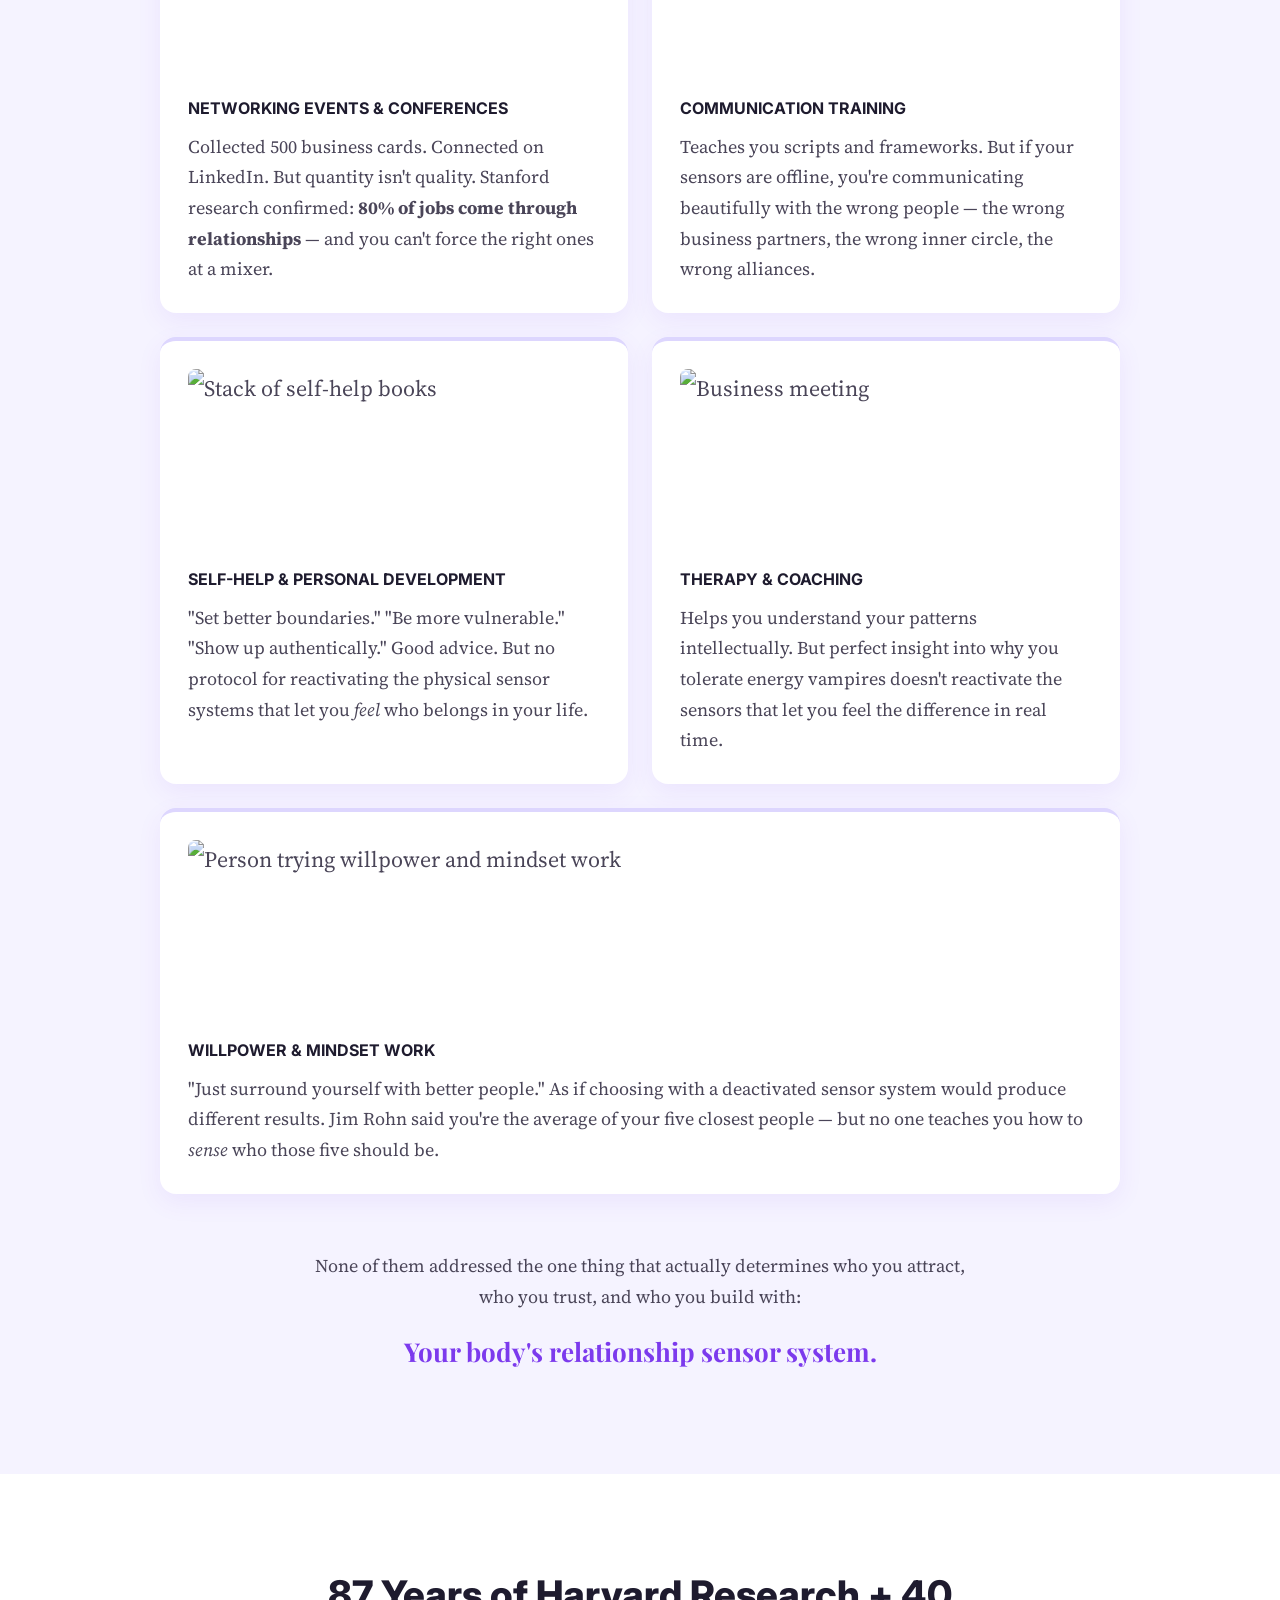
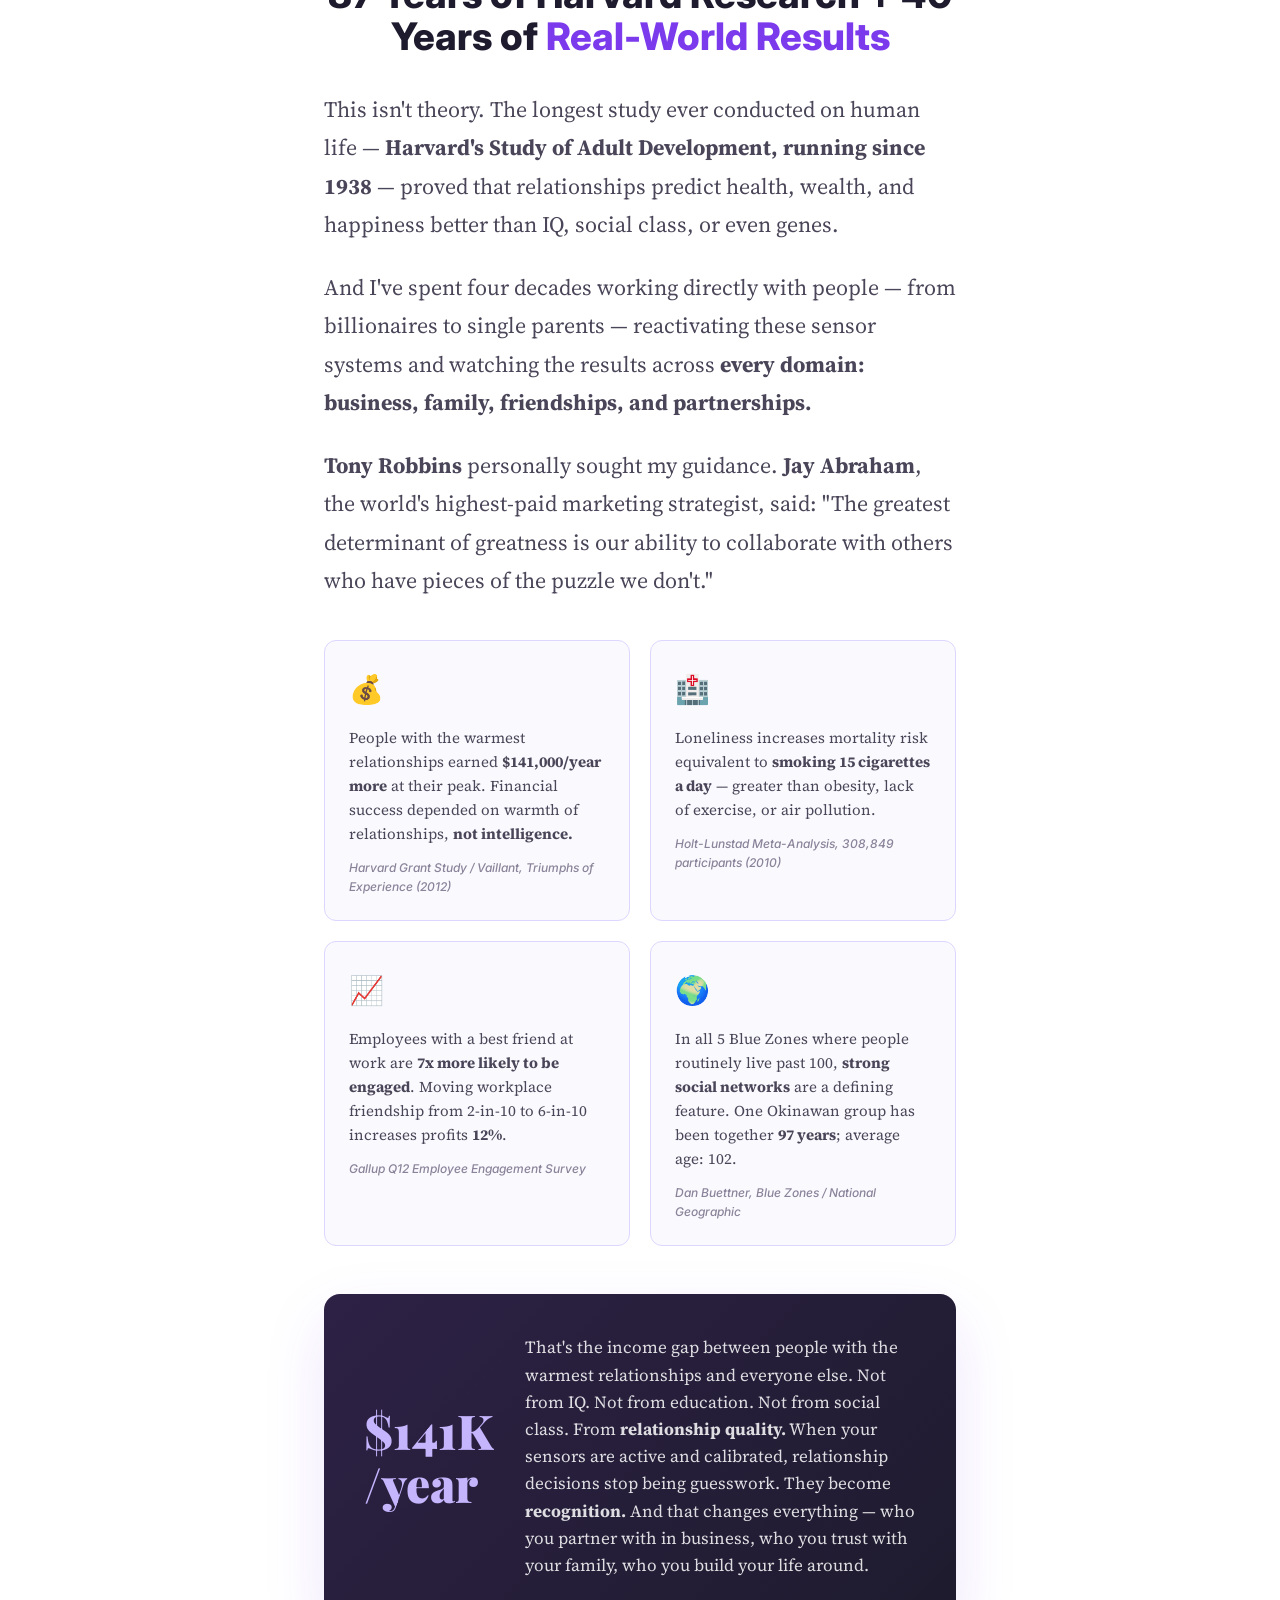
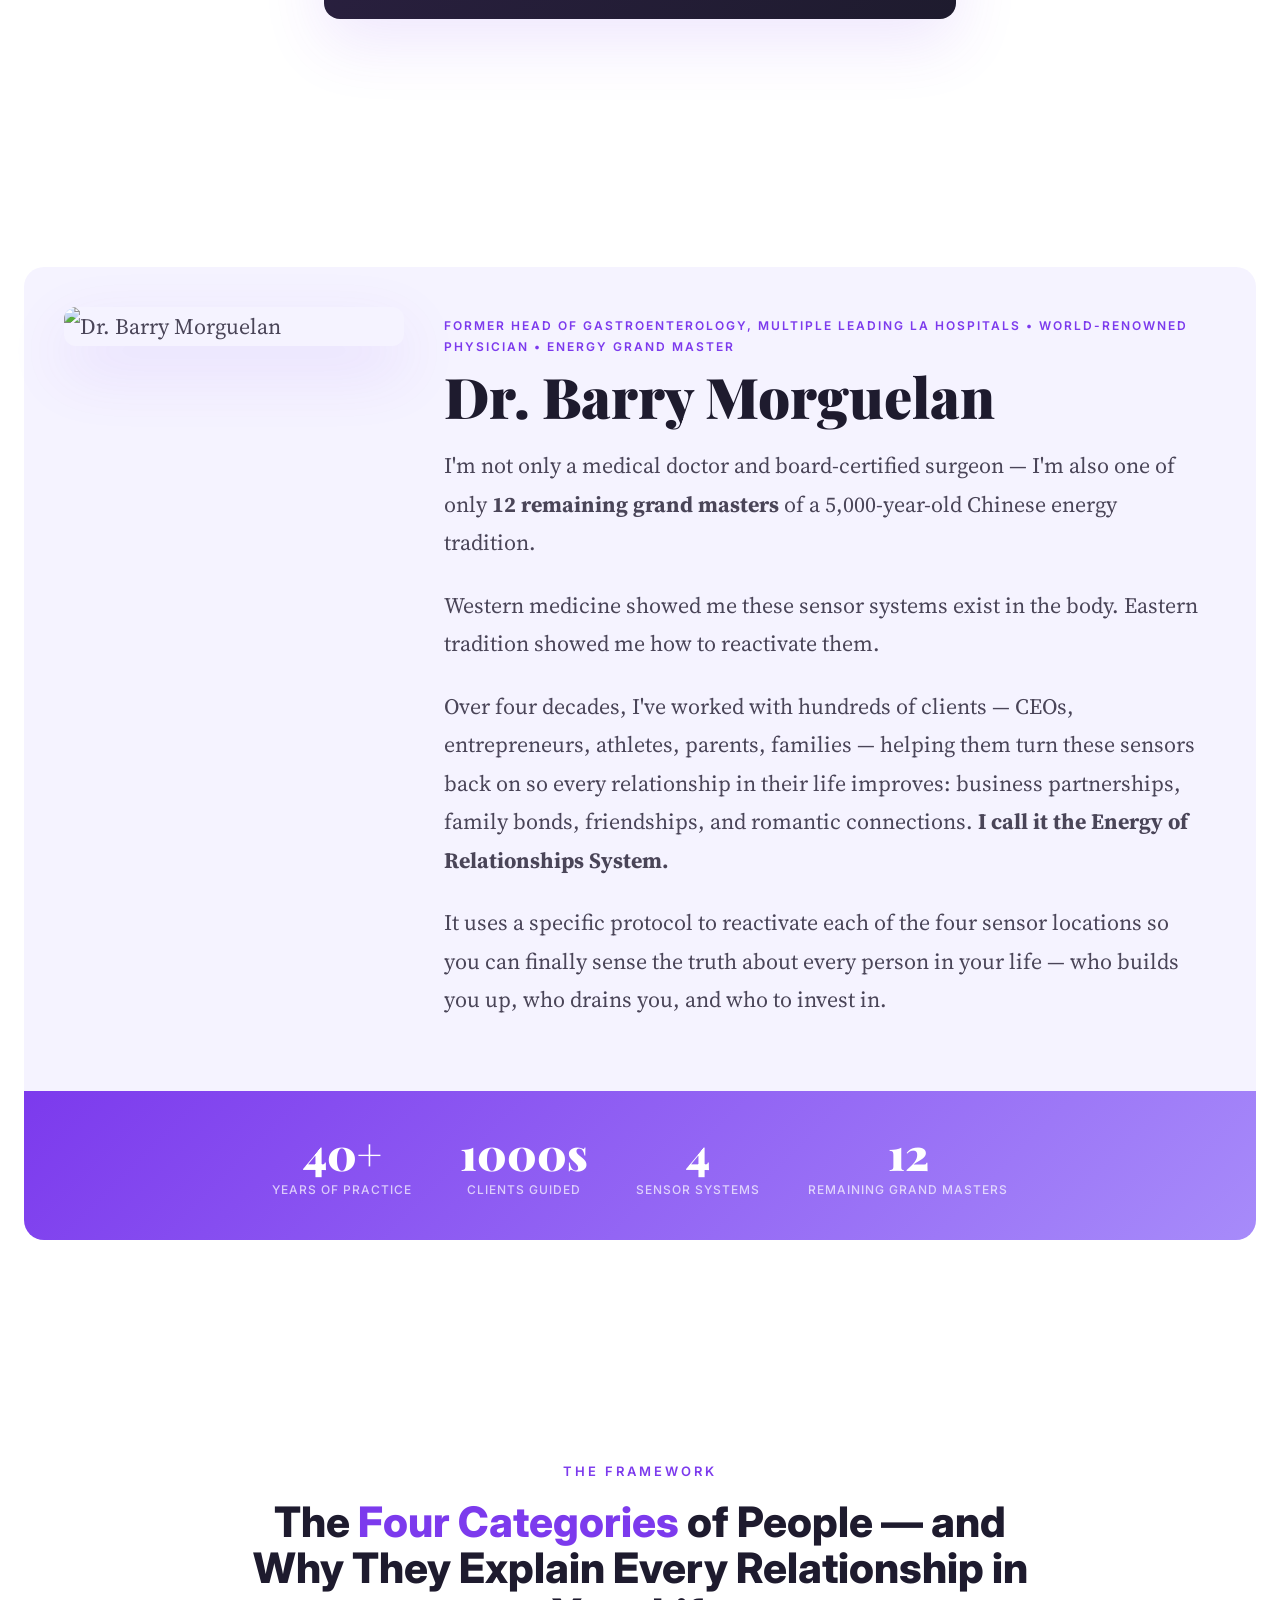
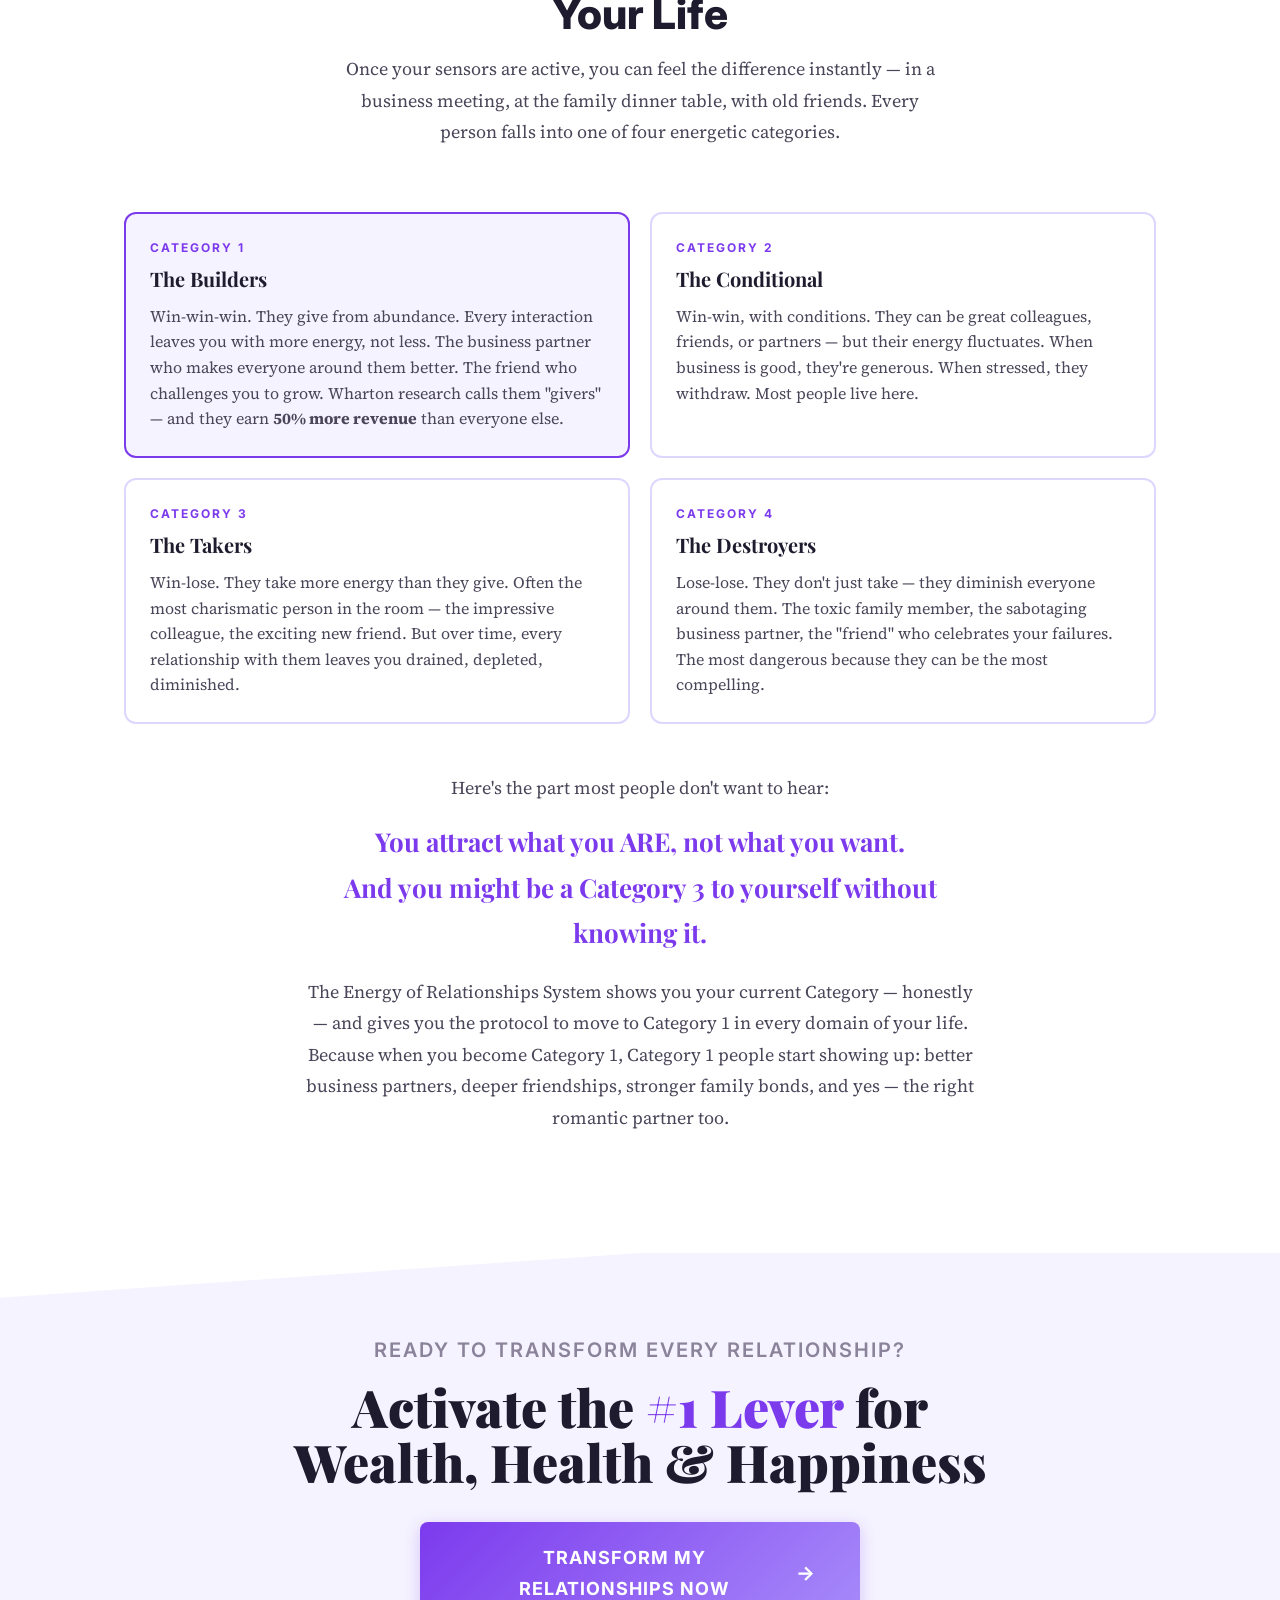
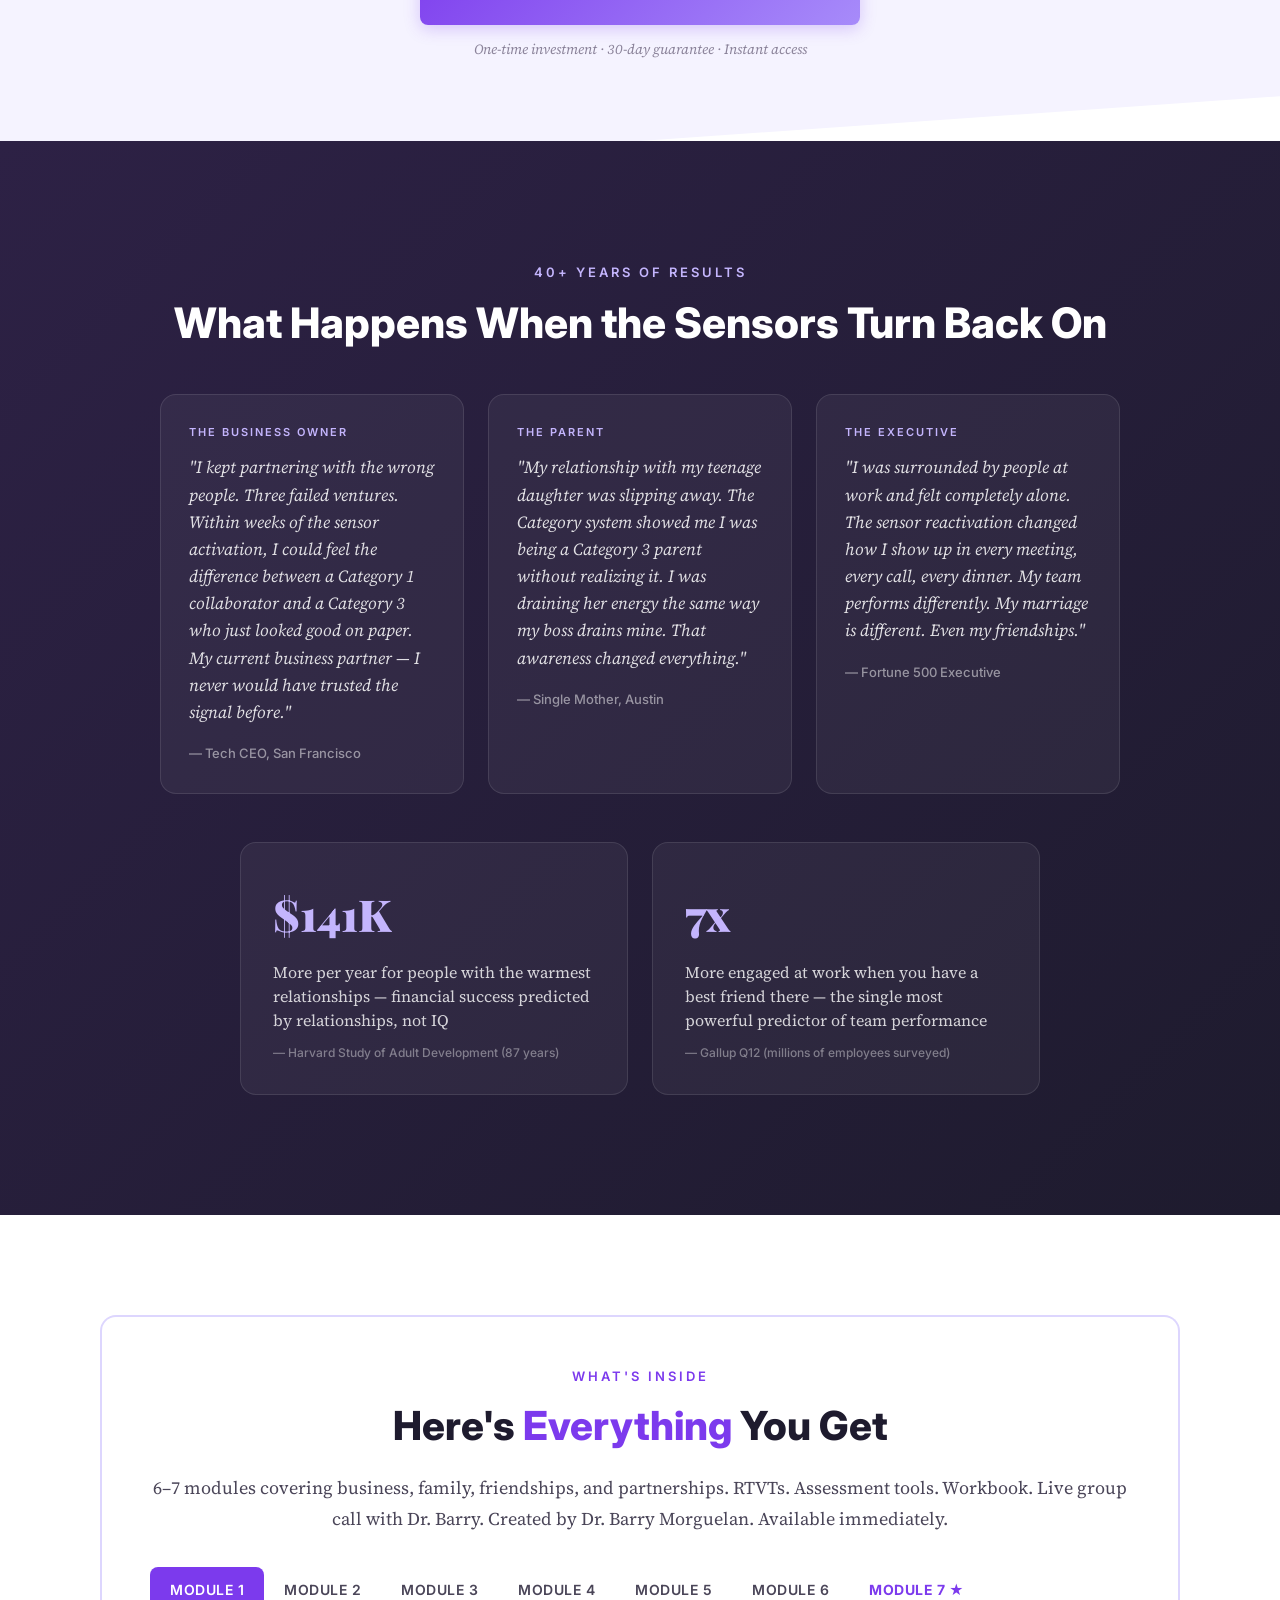
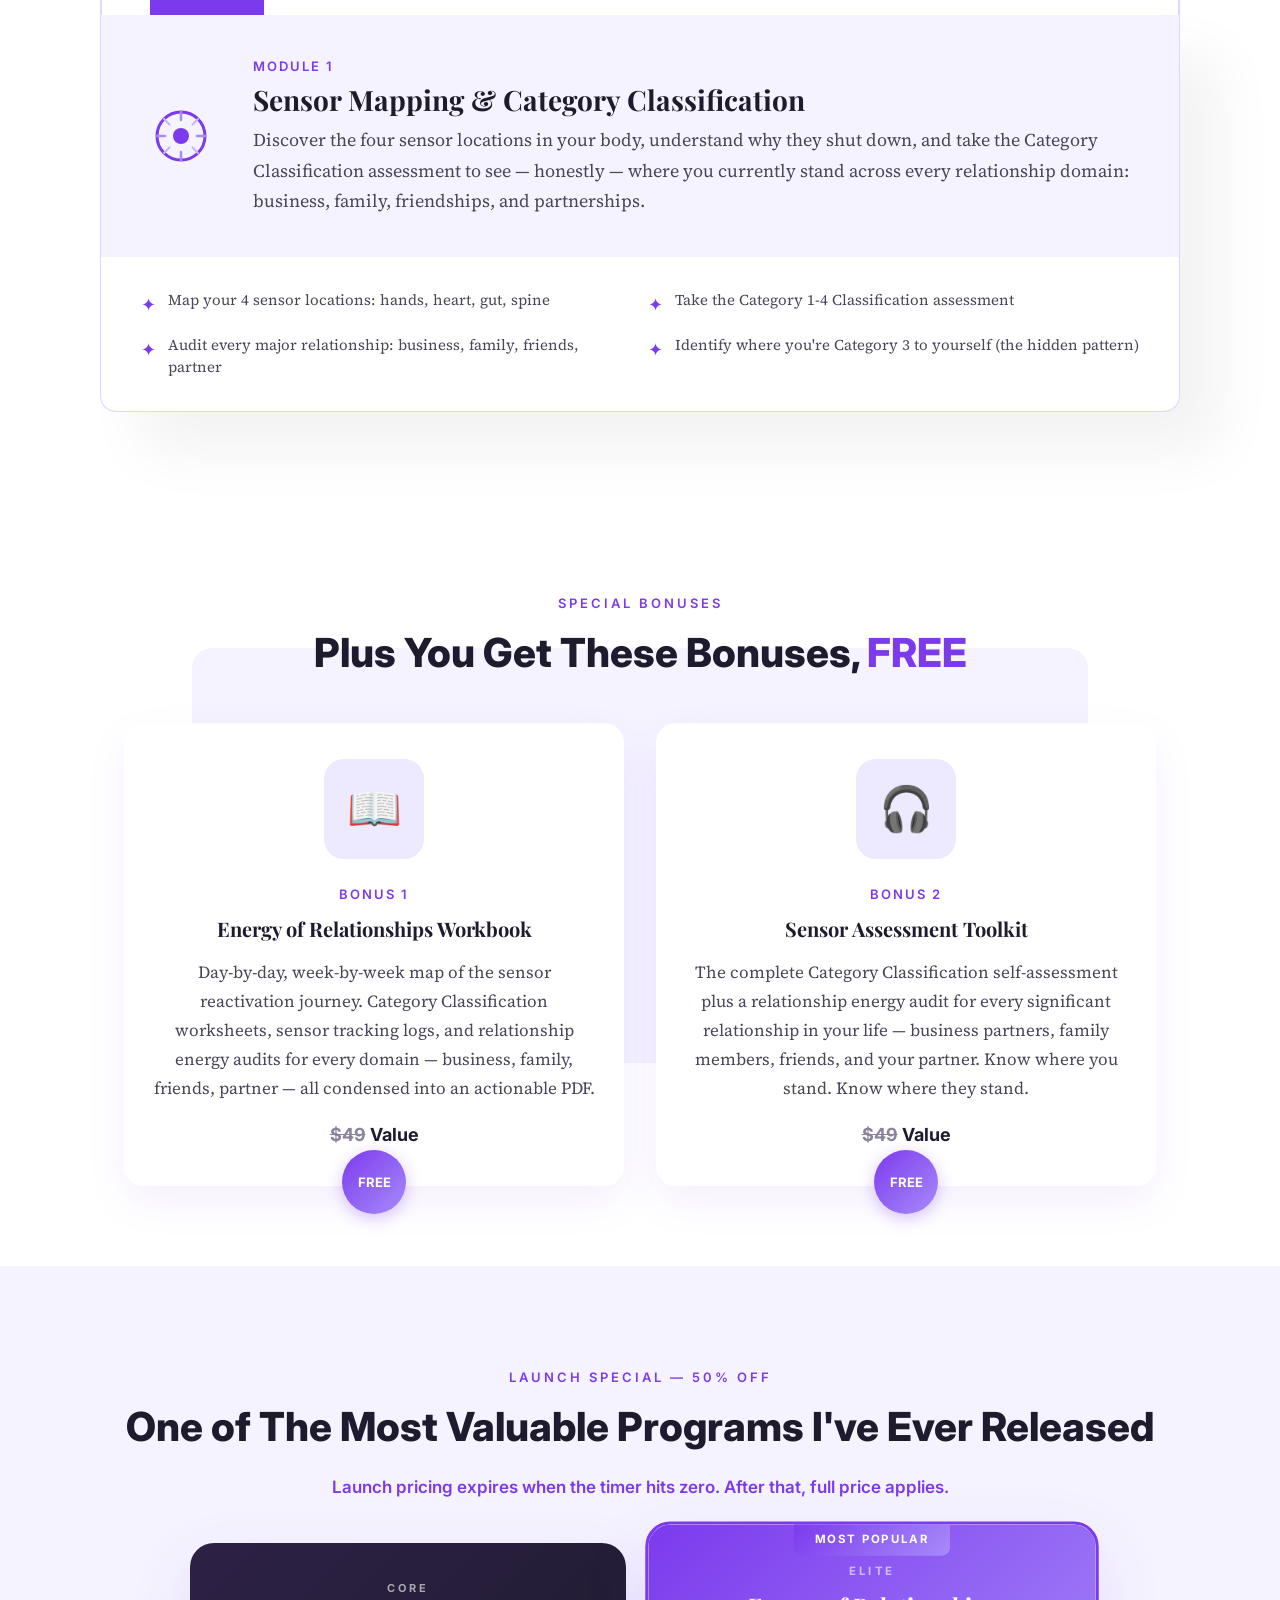
==== commit 3de1d95c: "Fix orphan "Found" + make sub-headline sans-serif (the actual IQ/12 issue) - Removed <br> in hero he" ====
--- a/website/index.html
+++ b/website/index.html
@@ -190,8 +190,8 @@
 }
 .hero h1 .accent { color: var(--color-primary); }
 .hero .hero-sub {
-  font-family: "Playfair Display", serif; font-weight: 900; font-style: italic;
-  font-size: 38px; line-height: 1.15; color: var(--color-primary);
+  font-family: "Inter", "Helvetica Neue", Arial, sans-serif; font-weight: 700; font-style: normal;
+  font-size: 34px; line-height: 1.25; color: var(--color-dark);
   max-width: 780px; margin: 0 auto 32px;
 }
 .hero .hero-sub .script { font-family: "Pinyon Script", cursive; font-size: 1.15em; }
@@ -1060,7 +1060,7 @@
       <span class="dot"></span>
       <span>New Program &mdash; Limited Enrollment</span>
     </div>
-    <h1>Harvard's 87-Year Study Found<br>the #1 Predictor of <span class="accent">Wealth, Health &amp; Happiness</span></h1>
+    <h1>Harvard's 87-Year Study Found the #1 Predictor of <span class="accent">Wealth, Health &amp; Happiness</span></h1>
     <div class="hero-sub">It wasn't IQ. It wasn't genes. It was the <span class="script">Energy</span> of your <strong style="color:var(--color-primary)">Relationships</strong>.</div>
     <p class="hero-desc">An 87-year Harvard study tracking 1,700+ lives proved that relationship quality predicts your health at 80 better than your cholesterol at 50 &mdash; and your income by <strong>$141,000 a year</strong>. <strong>DR. BARRY MORGUELAN</strong>, former Head of Gastroenterology at multiple leading hospitals in Los Angeles, advisor to <strong>Tony Robbins</strong> and <strong>Jay Abraham</strong>, and <u>scores of celebrity clients who require anonymity</u>, reveals the <strong>7-module energy system</strong> that transforms every relationship in your life &mdash; business, family, friendships, and partnerships &mdash; so they actually <strong>build</strong> you instead of drain you.</p>
 
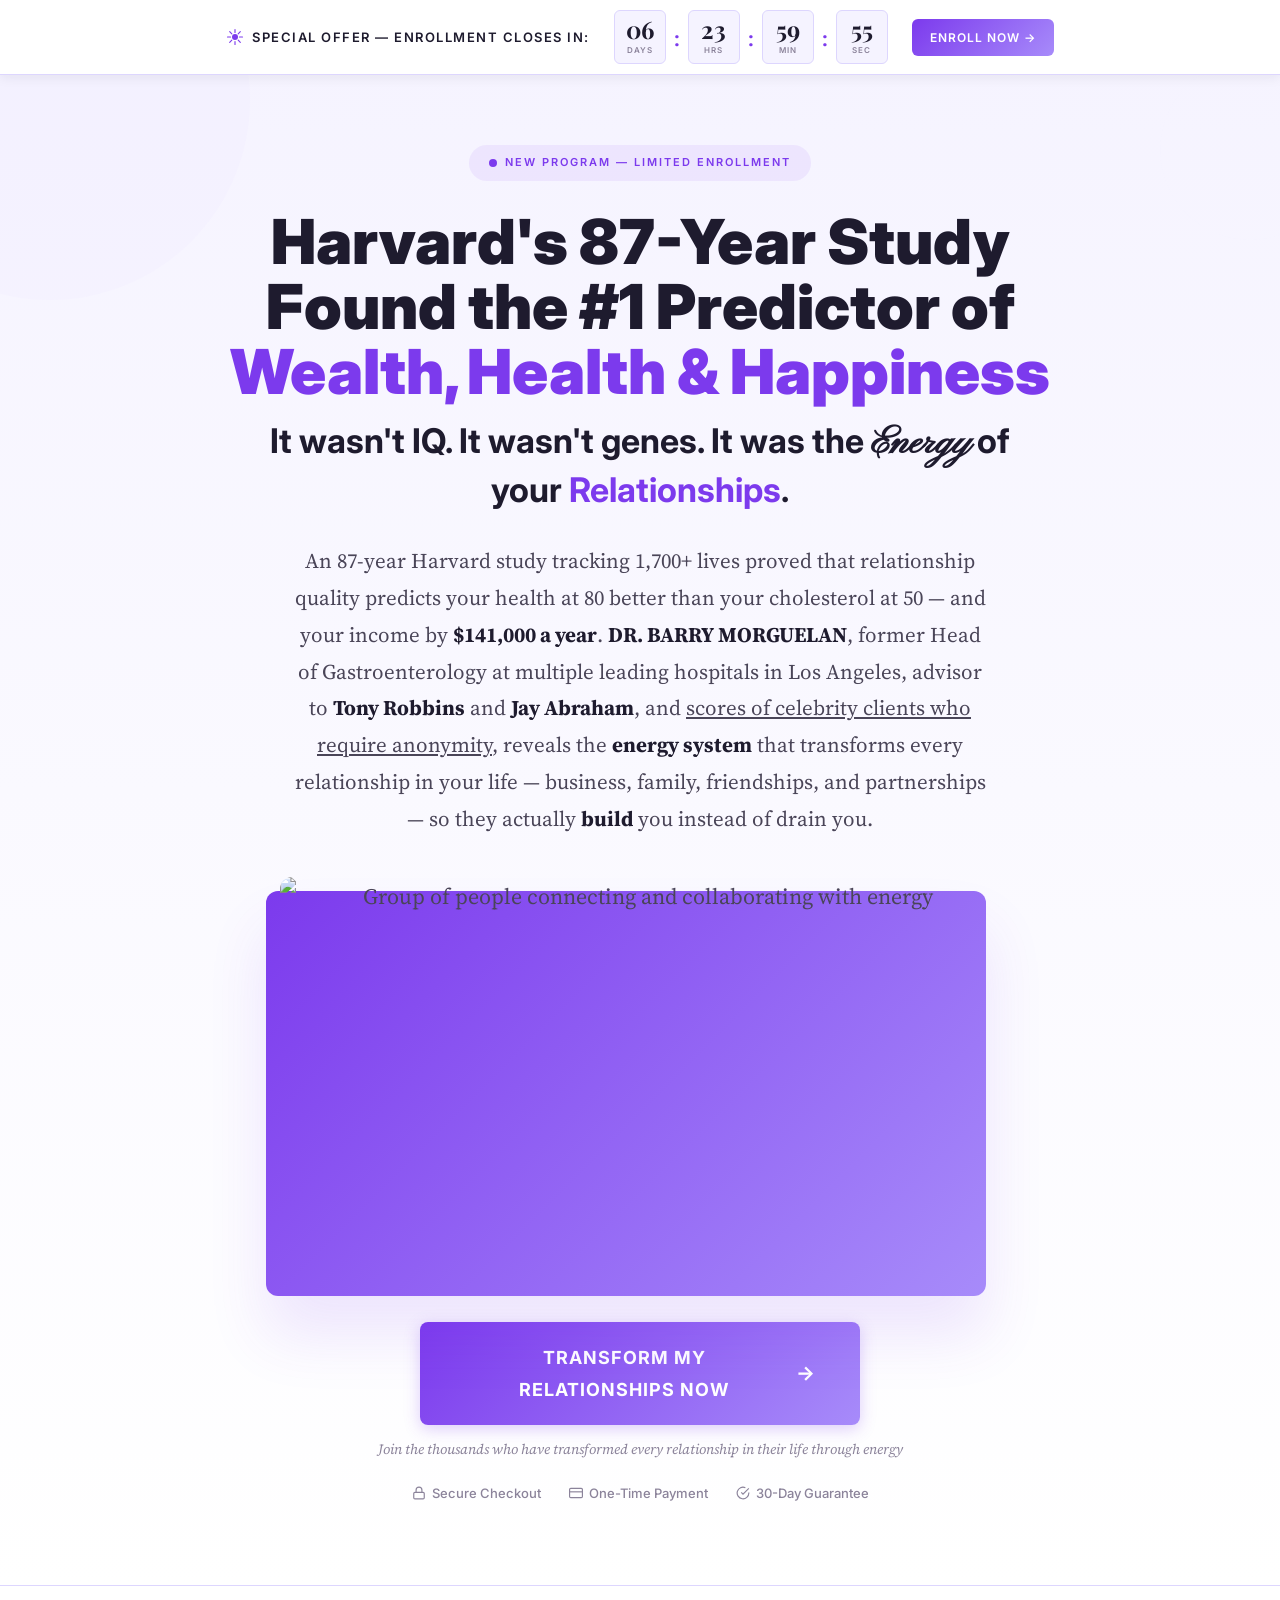
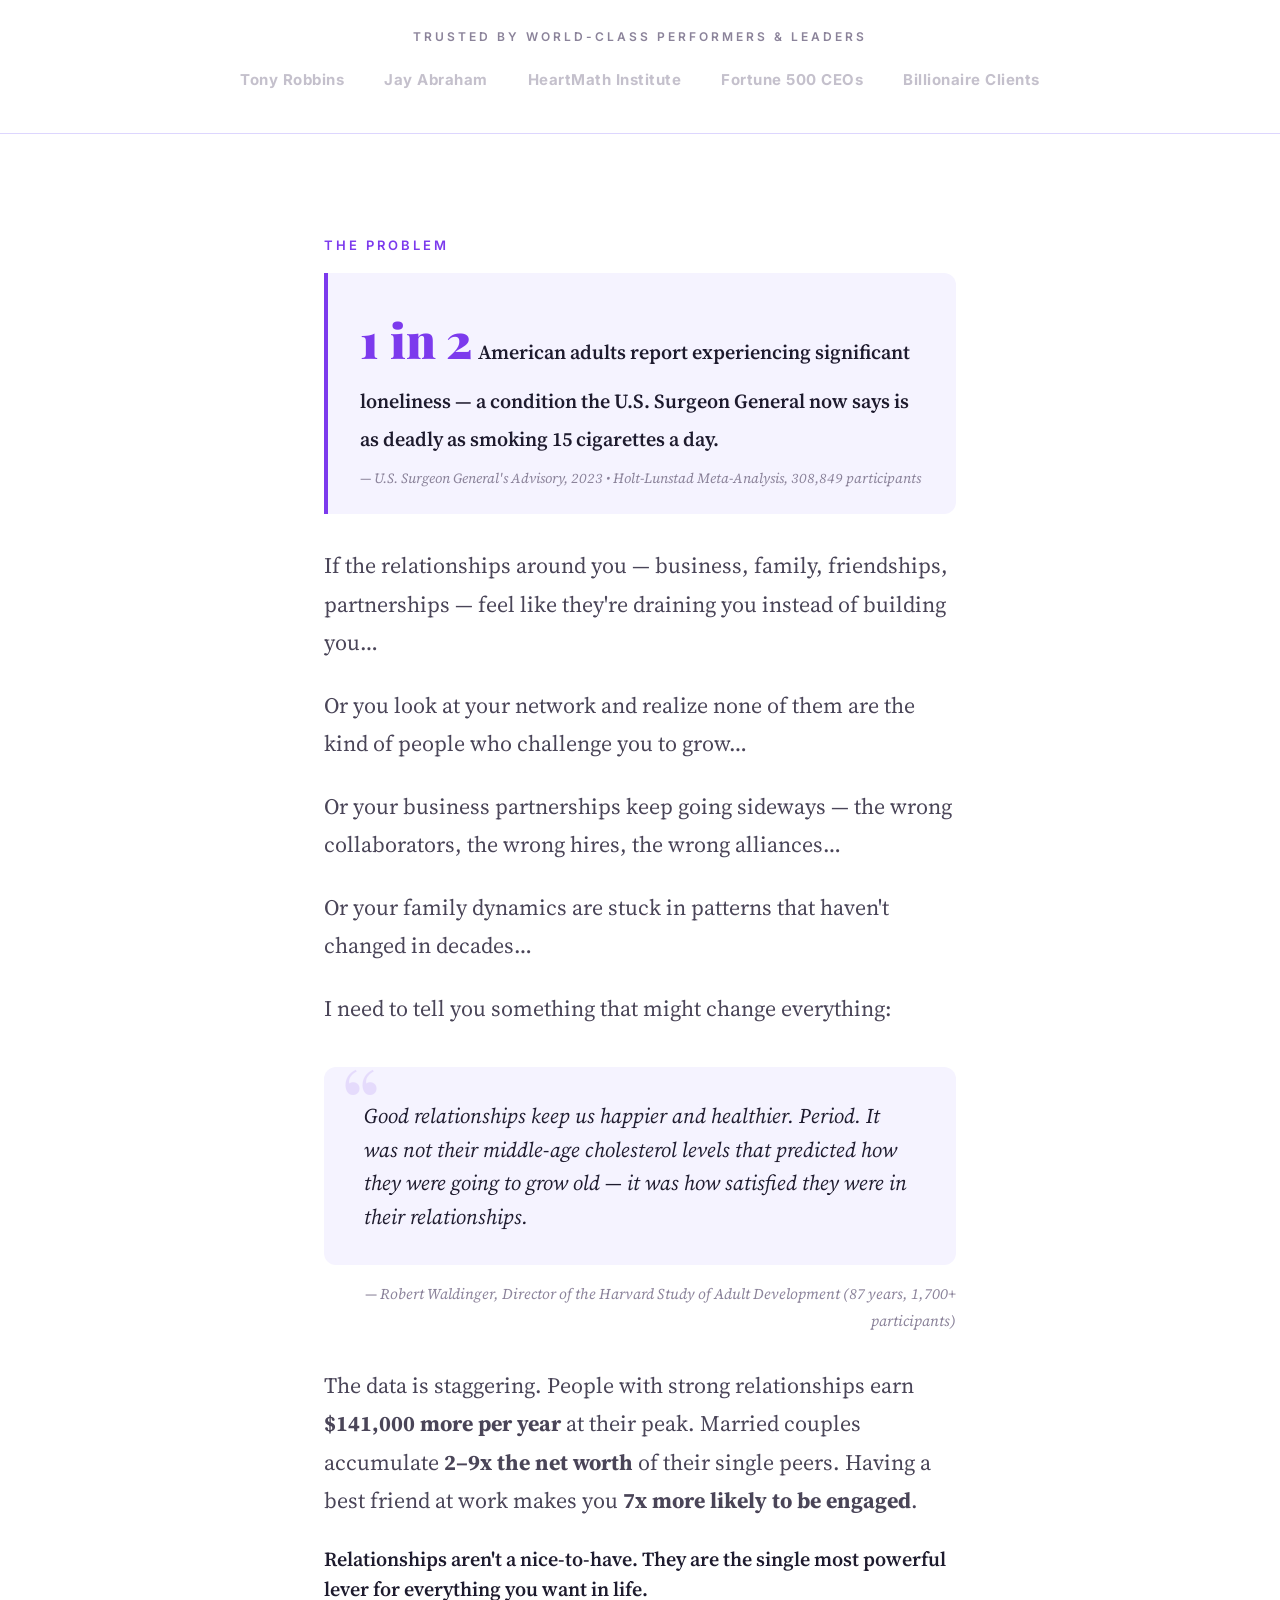
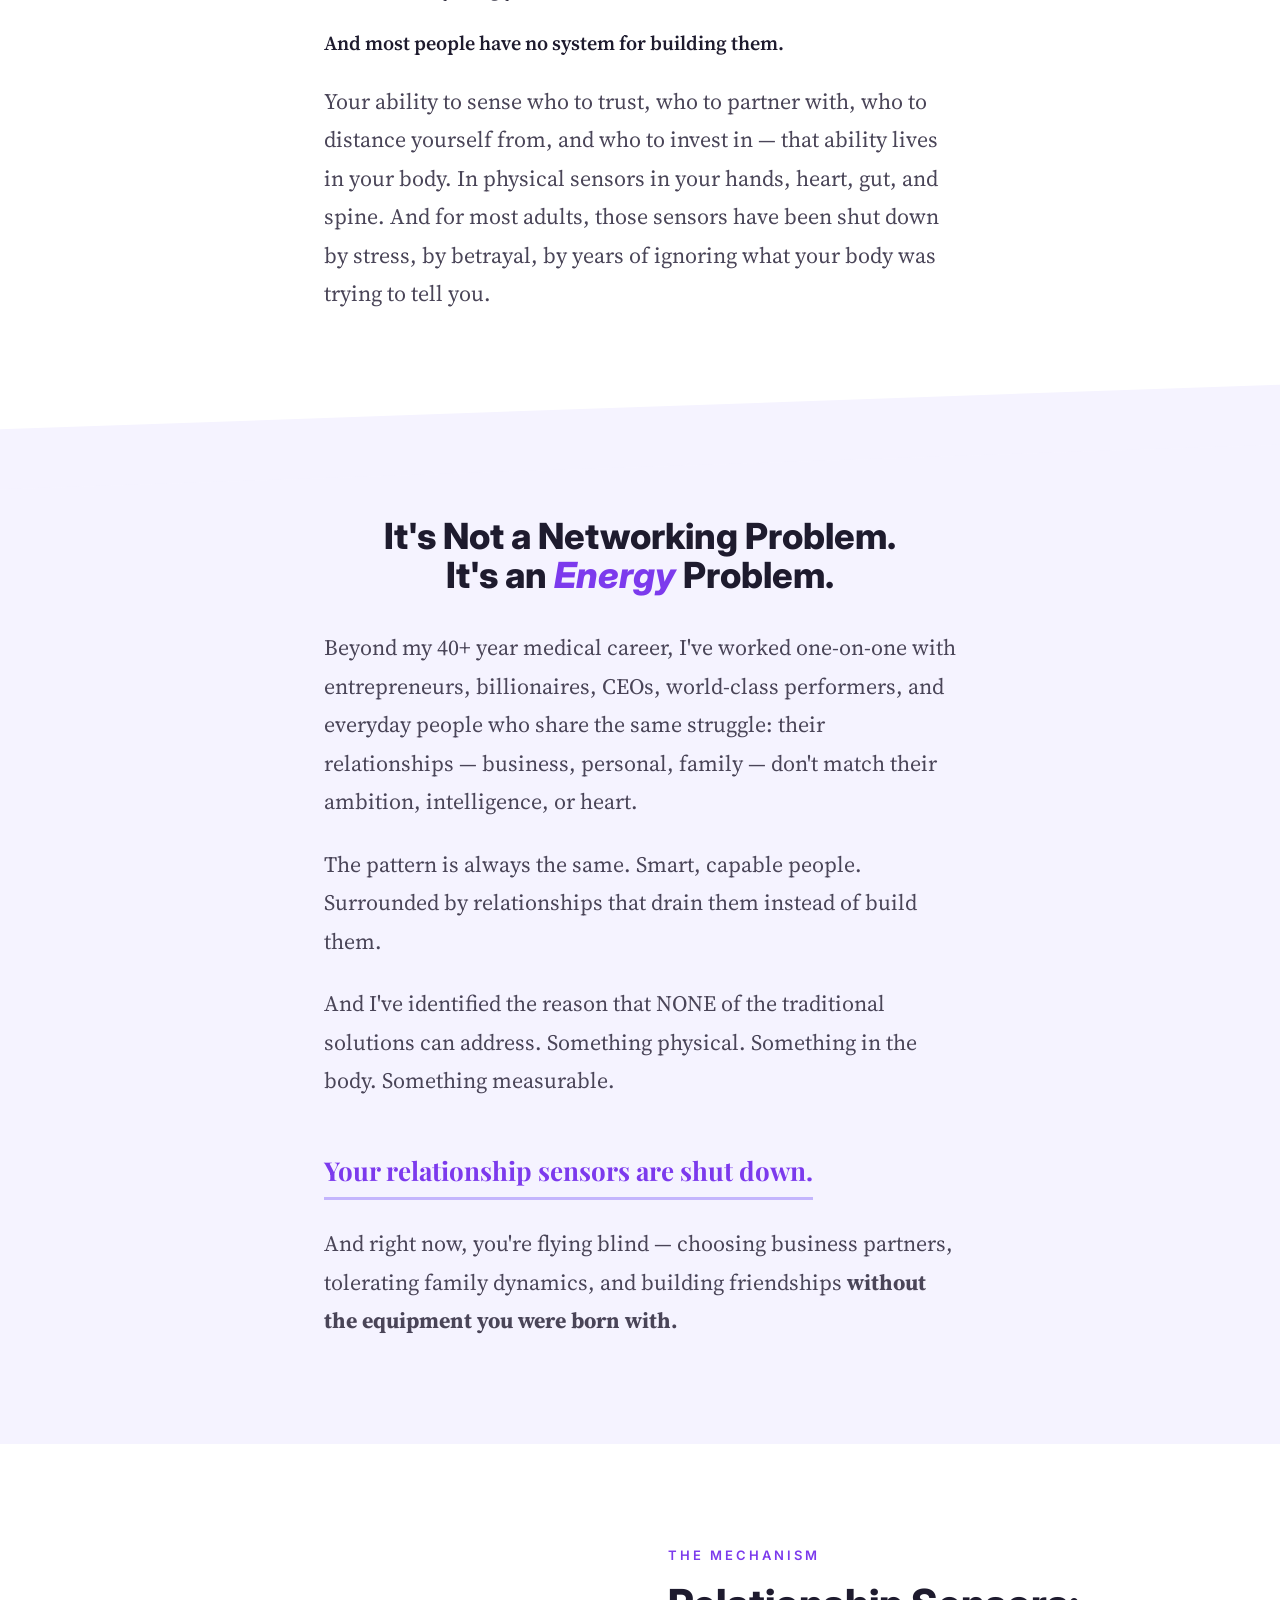
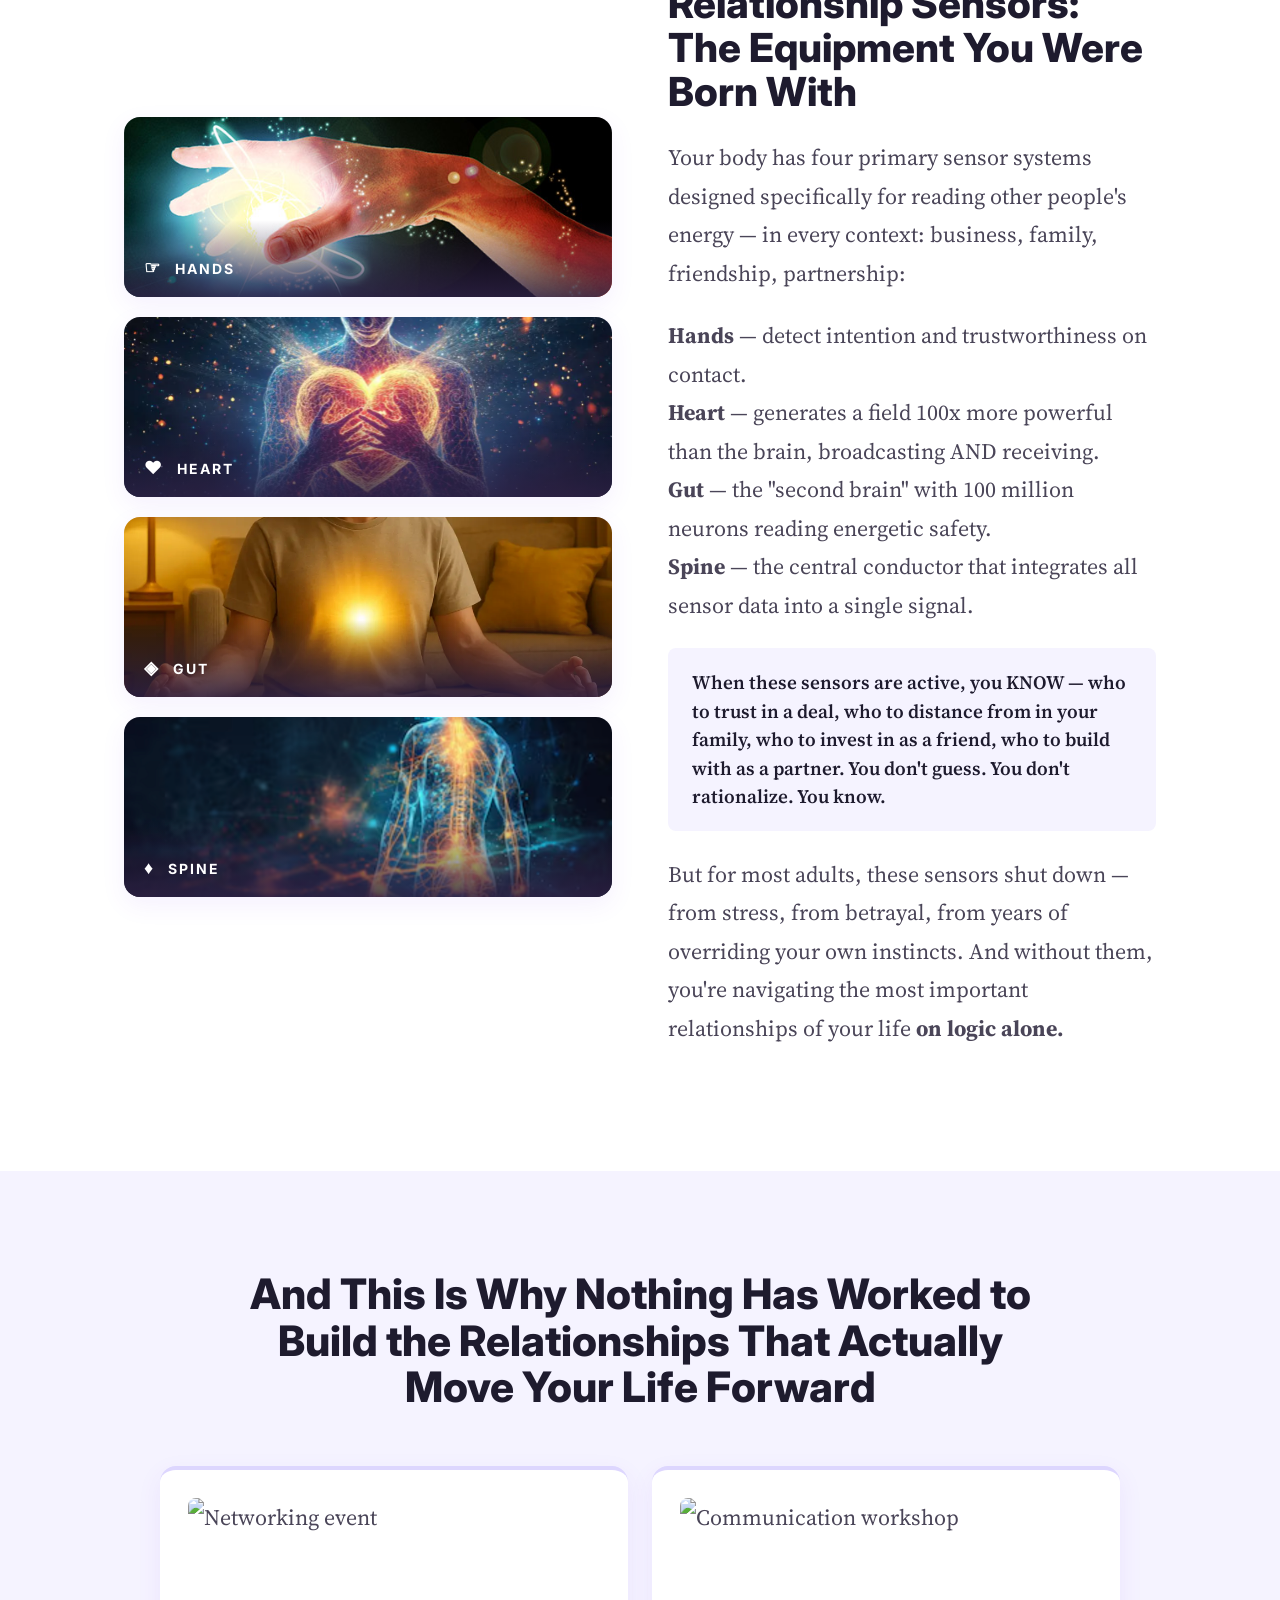
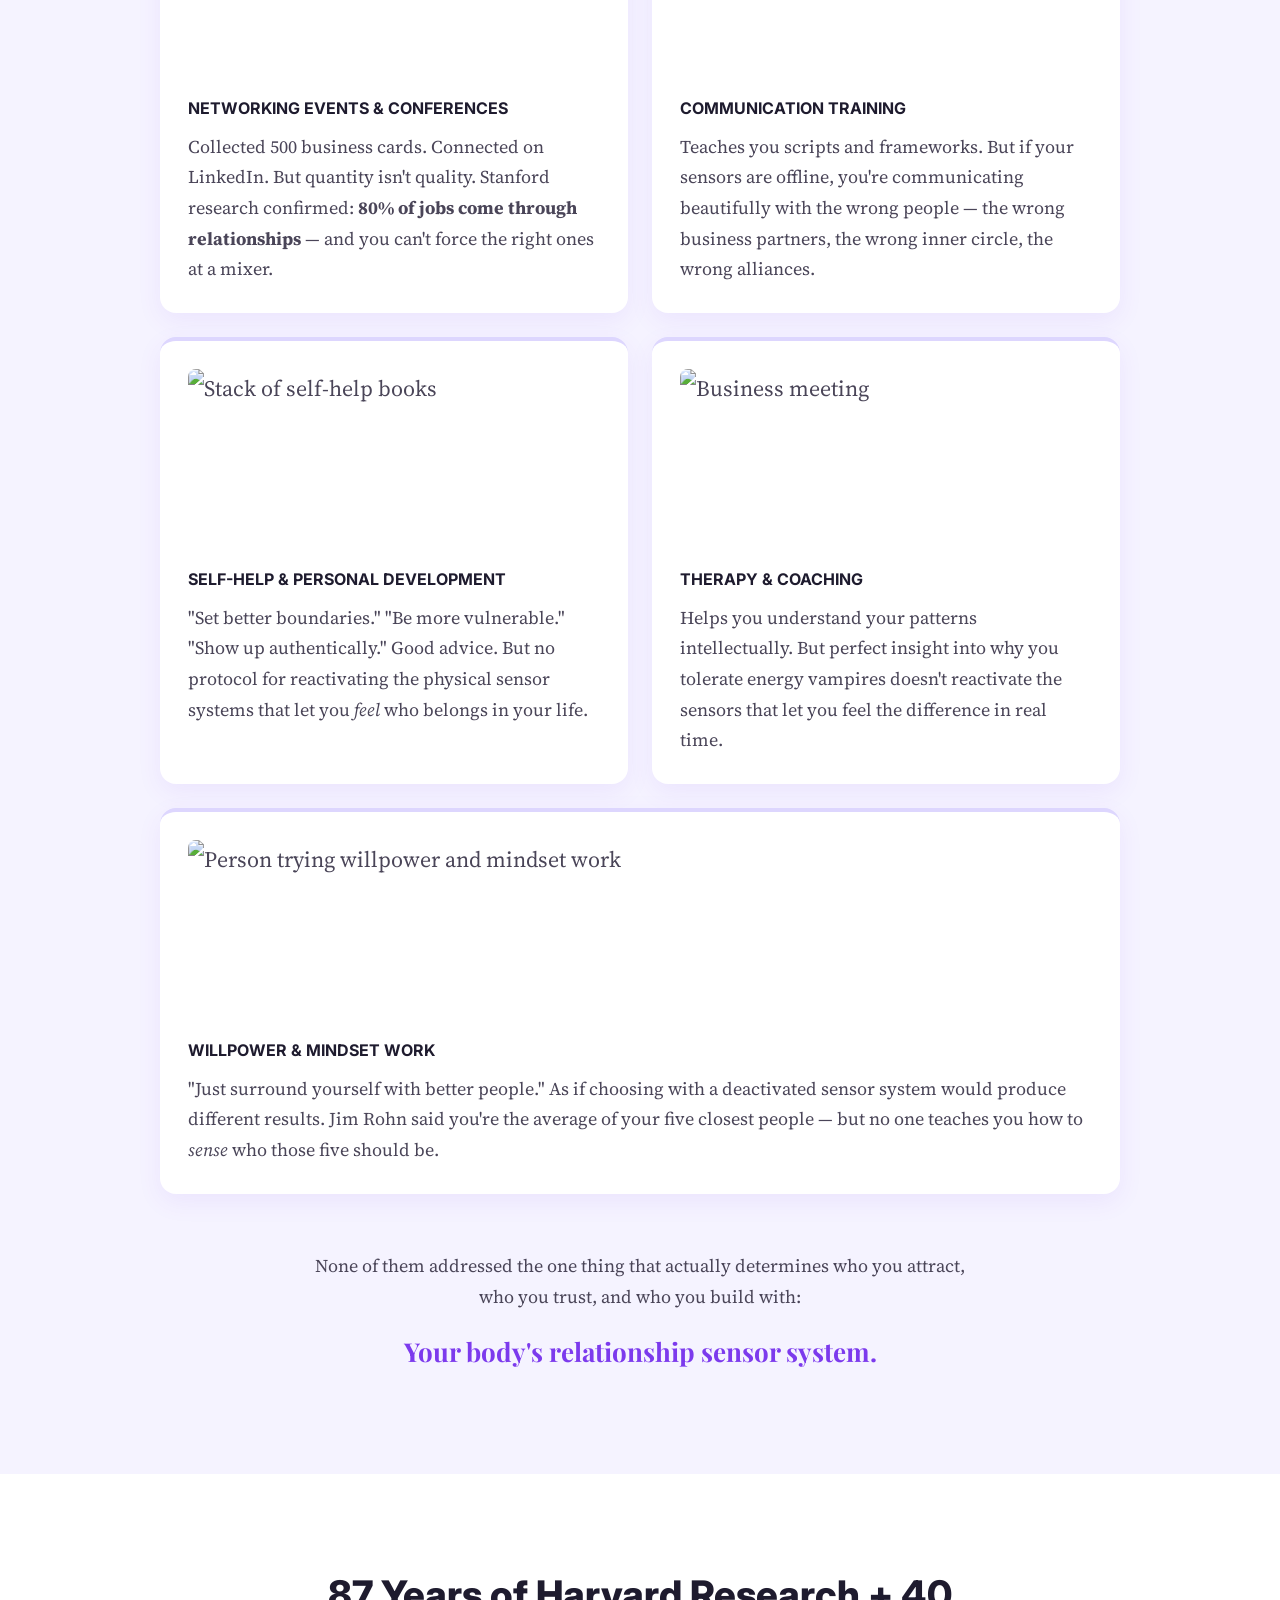
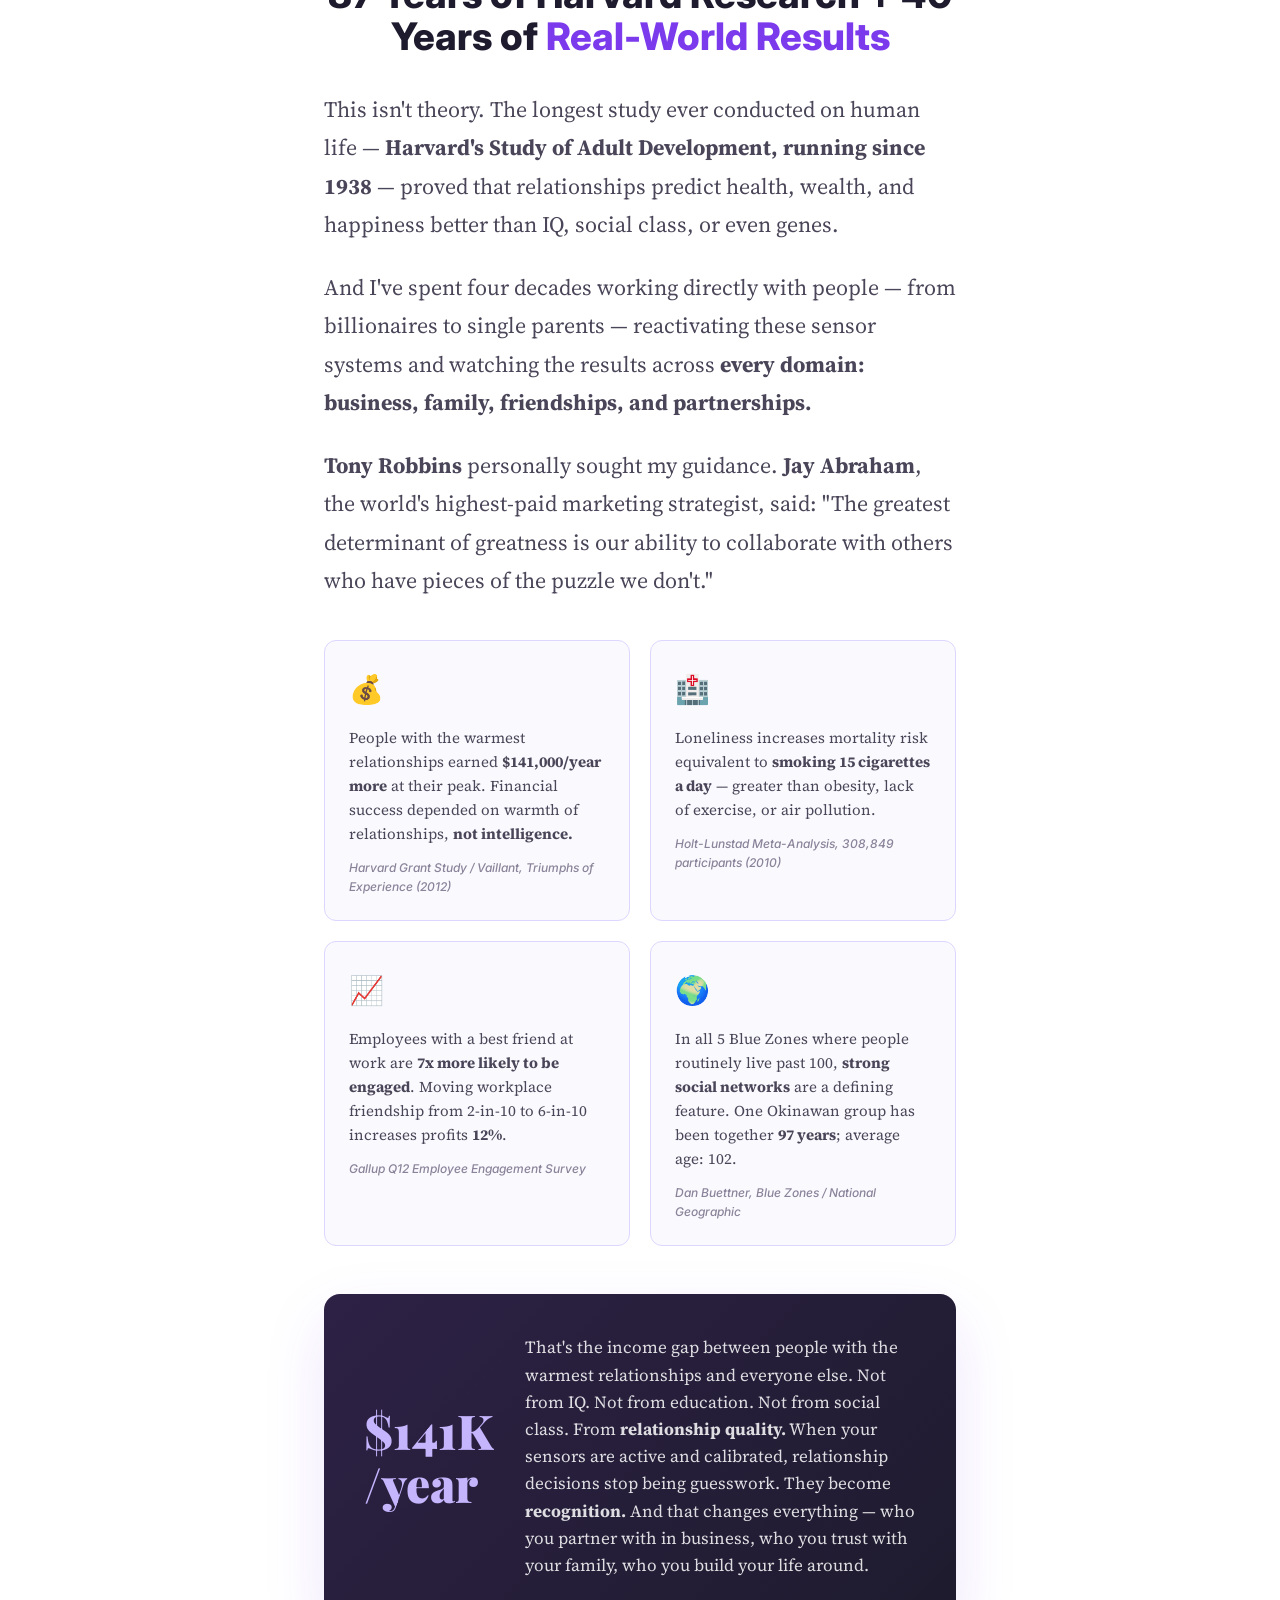
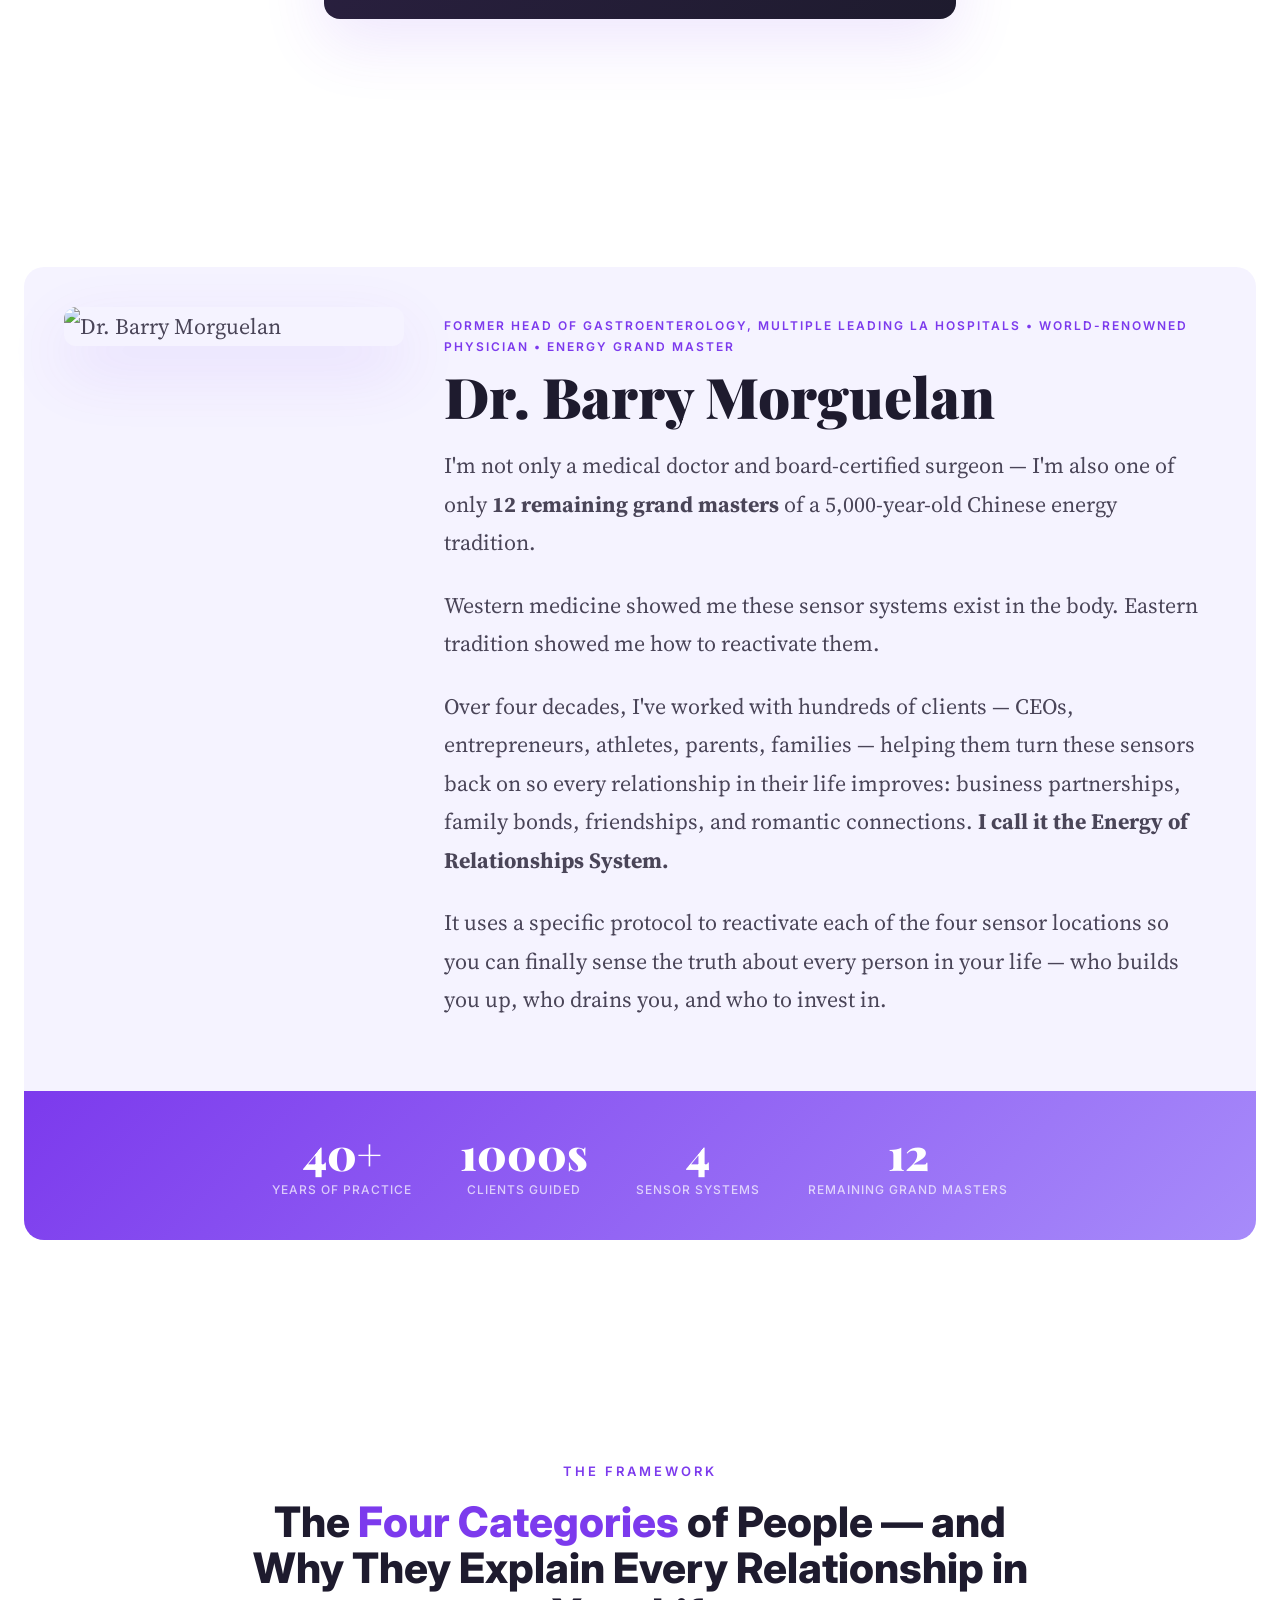
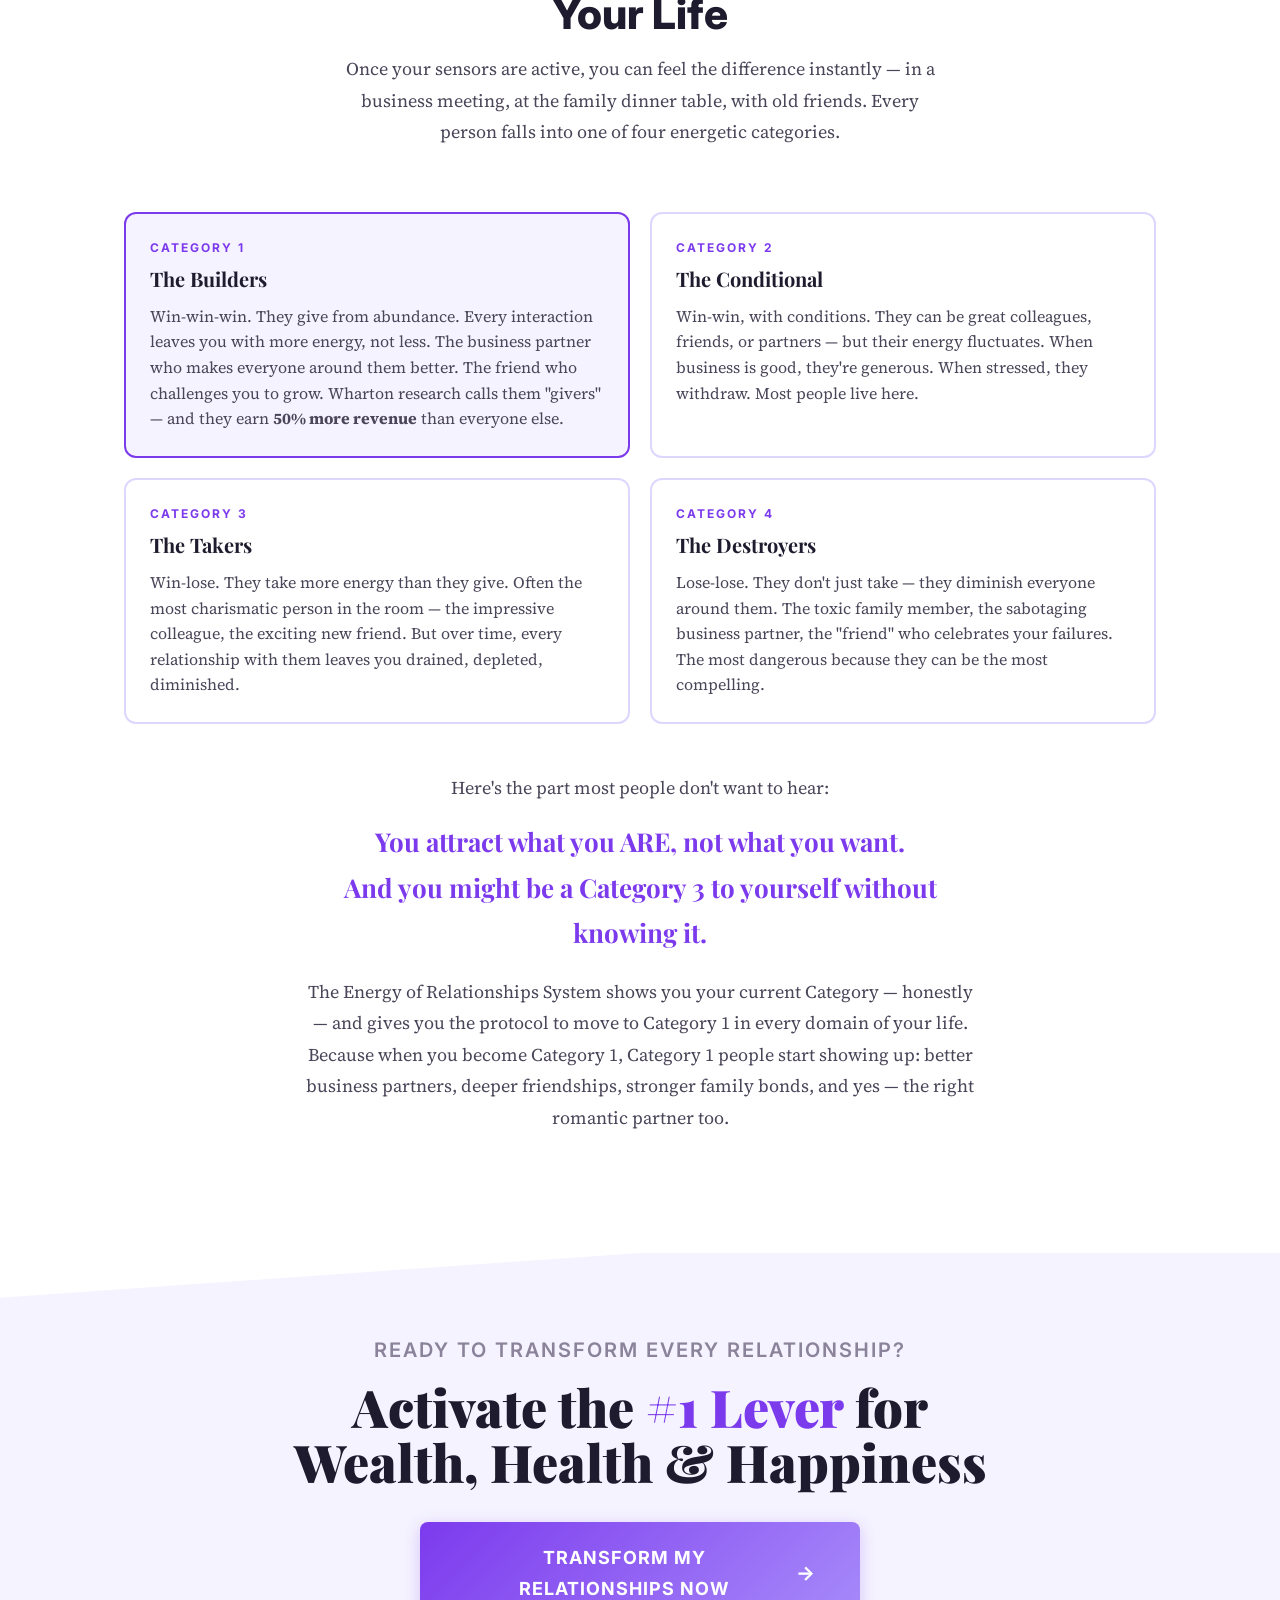
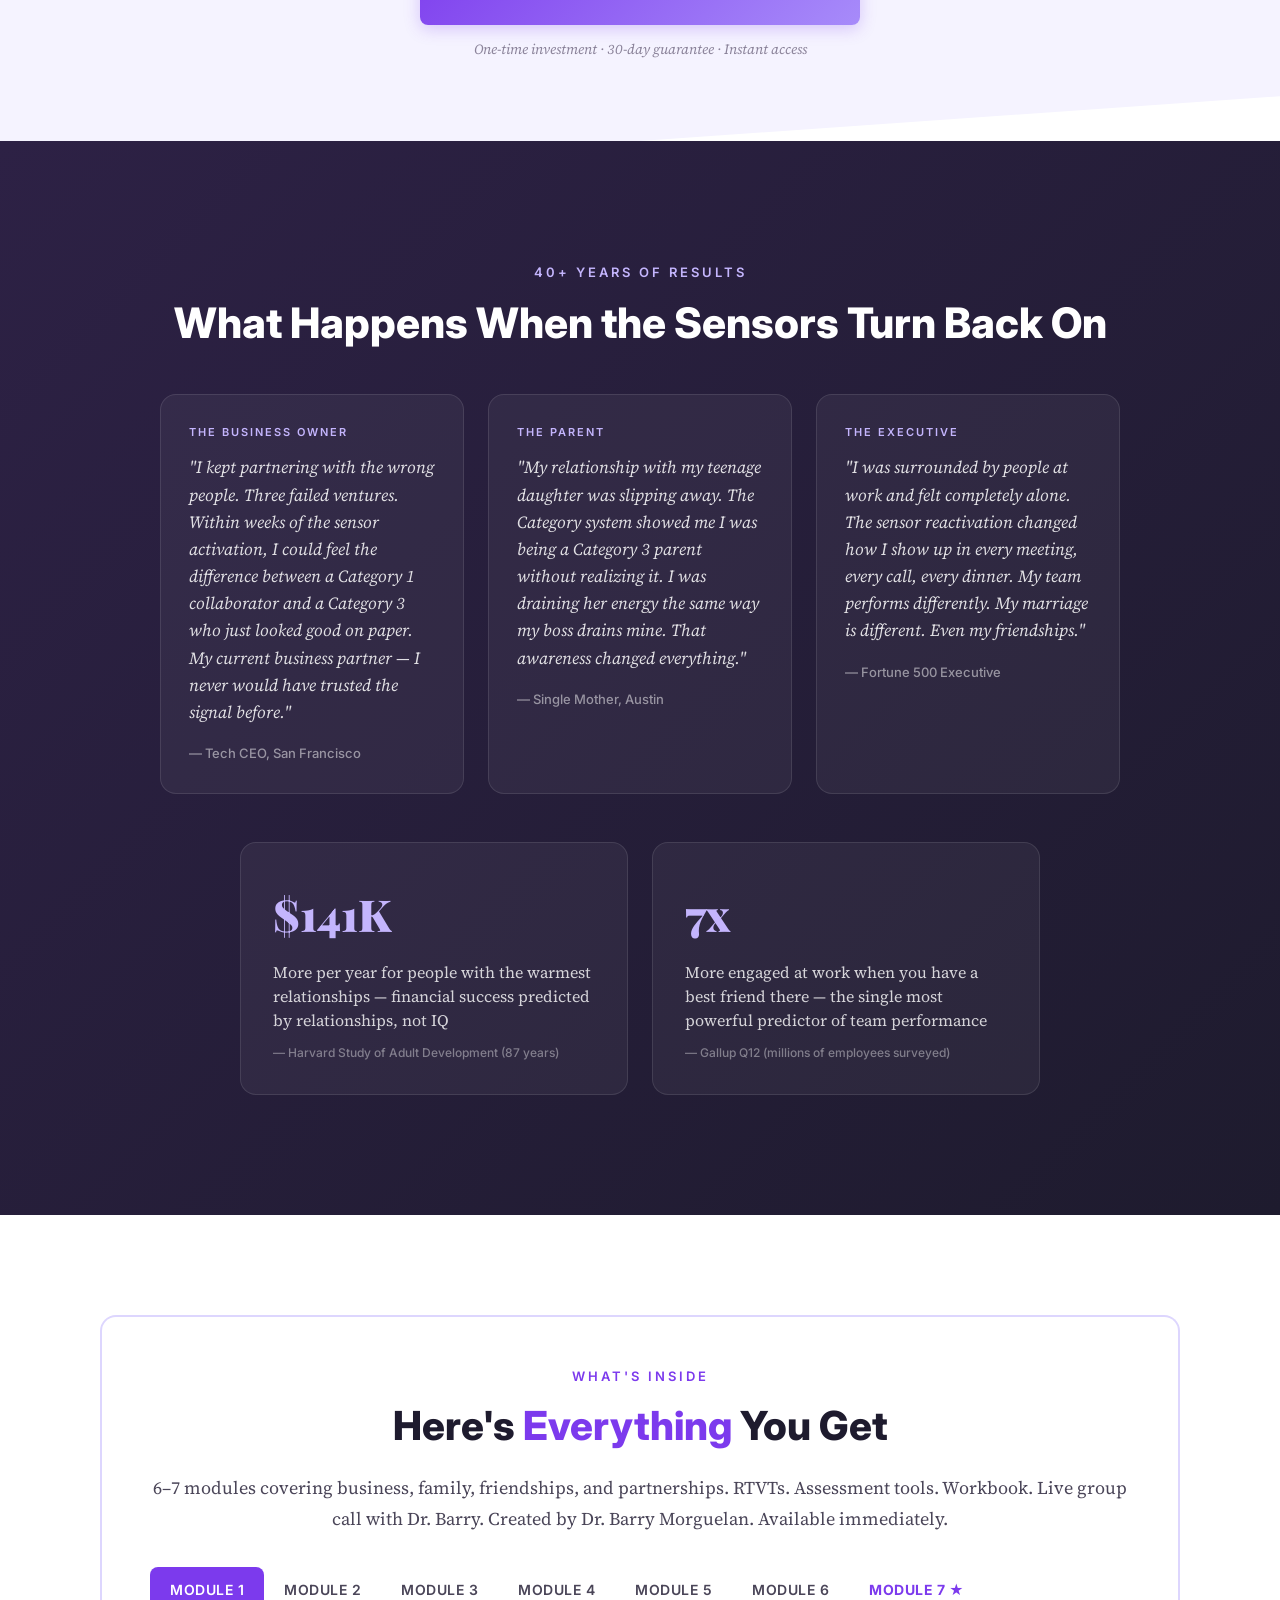
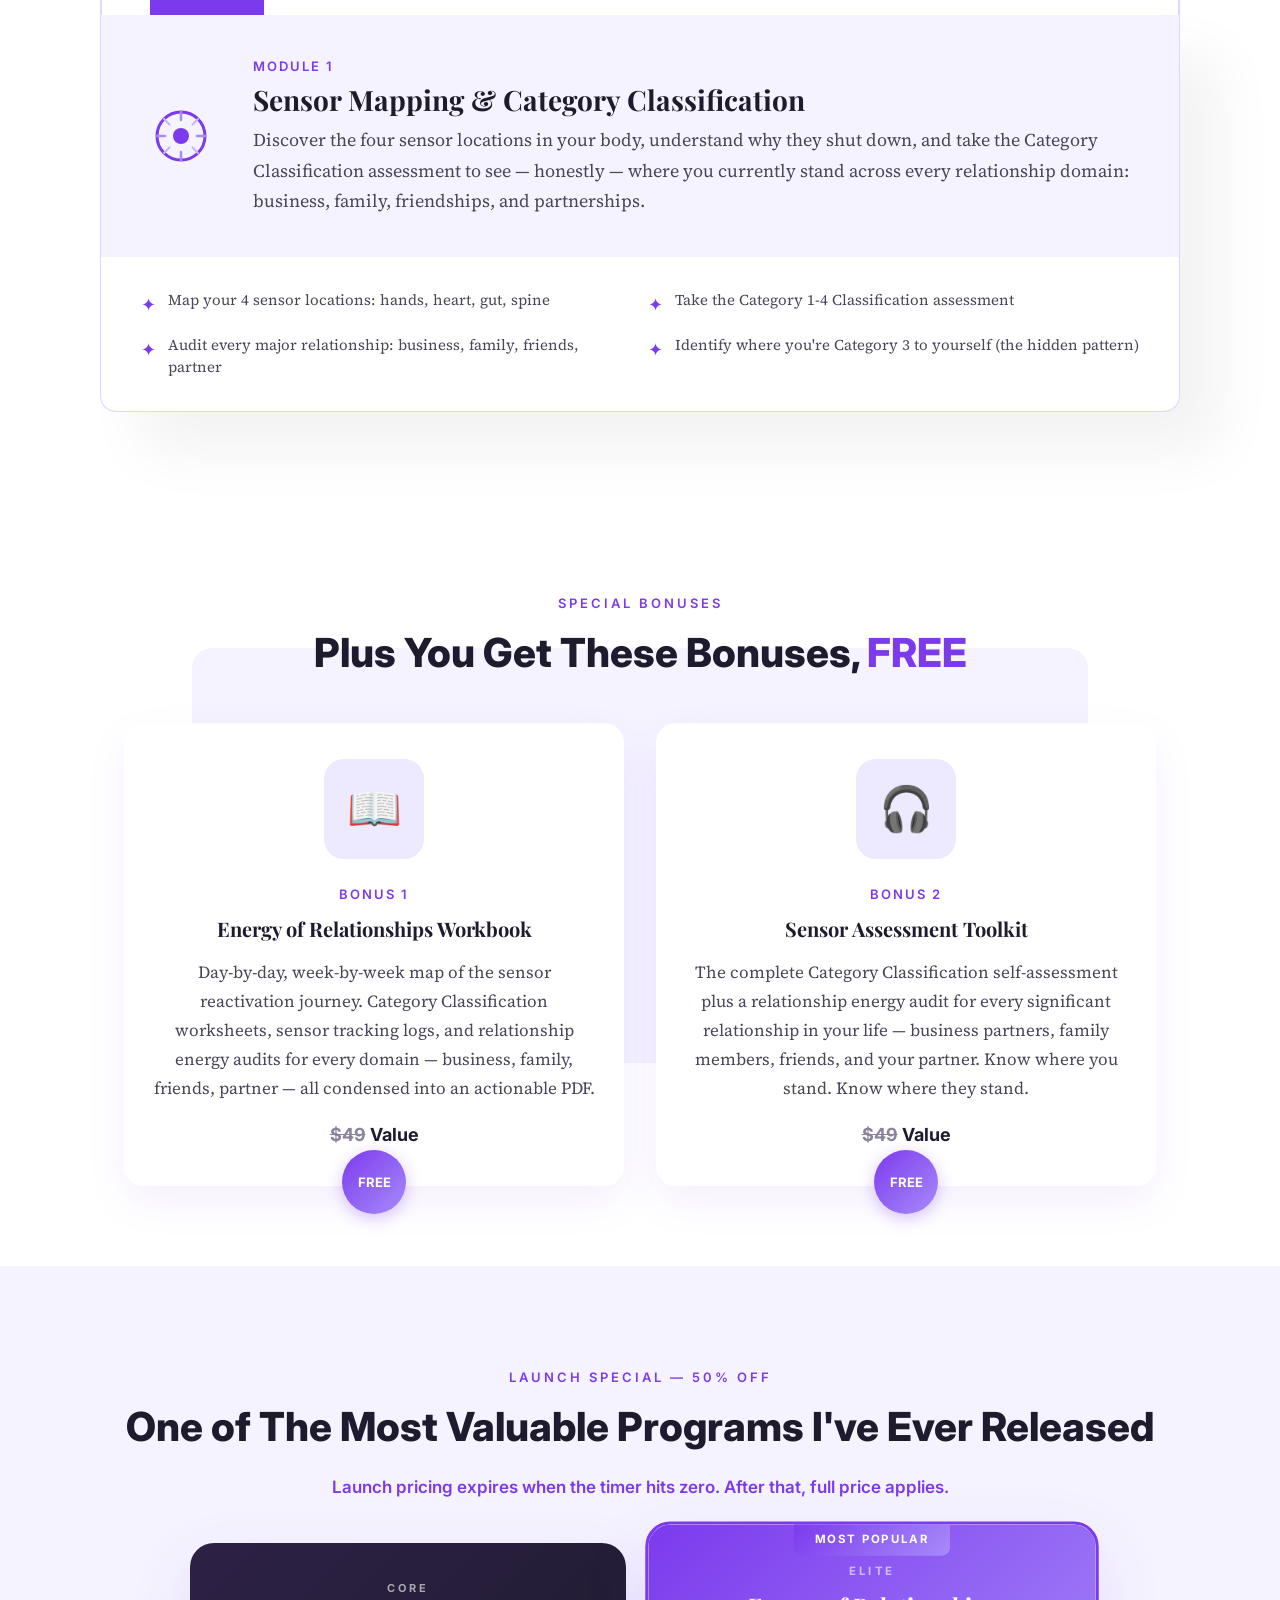
==== commit 7377017f: "Remove "7-module" from hero paragraph — just "energy system" Co-Authored-By: Claude Opus 4.6 <norepl" ====
--- a/website/index.html
+++ b/website/index.html
@@ -1062,7 +1062,7 @@
     </div>
     <h1>Harvard's 87-Year Study Found the #1 Predictor of <span class="accent">Wealth, Health &amp; Happiness</span></h1>
     <div class="hero-sub">It wasn't IQ. It wasn't genes. It was the <span class="script">Energy</span> of your <strong style="color:var(--color-primary)">Relationships</strong>.</div>
-    <p class="hero-desc">An 87-year Harvard study tracking 1,700+ lives proved that relationship quality predicts your health at 80 better than your cholesterol at 50 &mdash; and your income by <strong>$141,000 a year</strong>. <strong>DR. BARRY MORGUELAN</strong>, former Head of Gastroenterology at multiple leading hospitals in Los Angeles, advisor to <strong>Tony Robbins</strong> and <strong>Jay Abraham</strong>, and <u>scores of celebrity clients who require anonymity</u>, reveals the <strong>7-module energy system</strong> that transforms every relationship in your life &mdash; business, family, friendships, and partnerships &mdash; so they actually <strong>build</strong> you instead of drain you.</p>
+    <p class="hero-desc">An 87-year Harvard study tracking 1,700+ lives proved that relationship quality predicts your health at 80 better than your cholesterol at 50 &mdash; and your income by <strong>$141,000 a year</strong>. <strong>DR. BARRY MORGUELAN</strong>, former Head of Gastroenterology at multiple leading hospitals in Los Angeles, advisor to <strong>Tony Robbins</strong> and <strong>Jay Abraham</strong>, and <u>scores of celebrity clients who require anonymity</u>, reveals the <strong>energy system</strong> that transforms every relationship in your life &mdash; business, family, friendships, and partnerships &mdash; so they actually <strong>build</strong> you instead of drain you.</p>
 
     <div class="hero-image-wrap">
       <img src="https://images.unsplash.com/photo-1529333166437-7750a6dd5a70?w=1200&q=80&auto=format" alt="Group of people connecting and collaborating with energy" loading="eager">
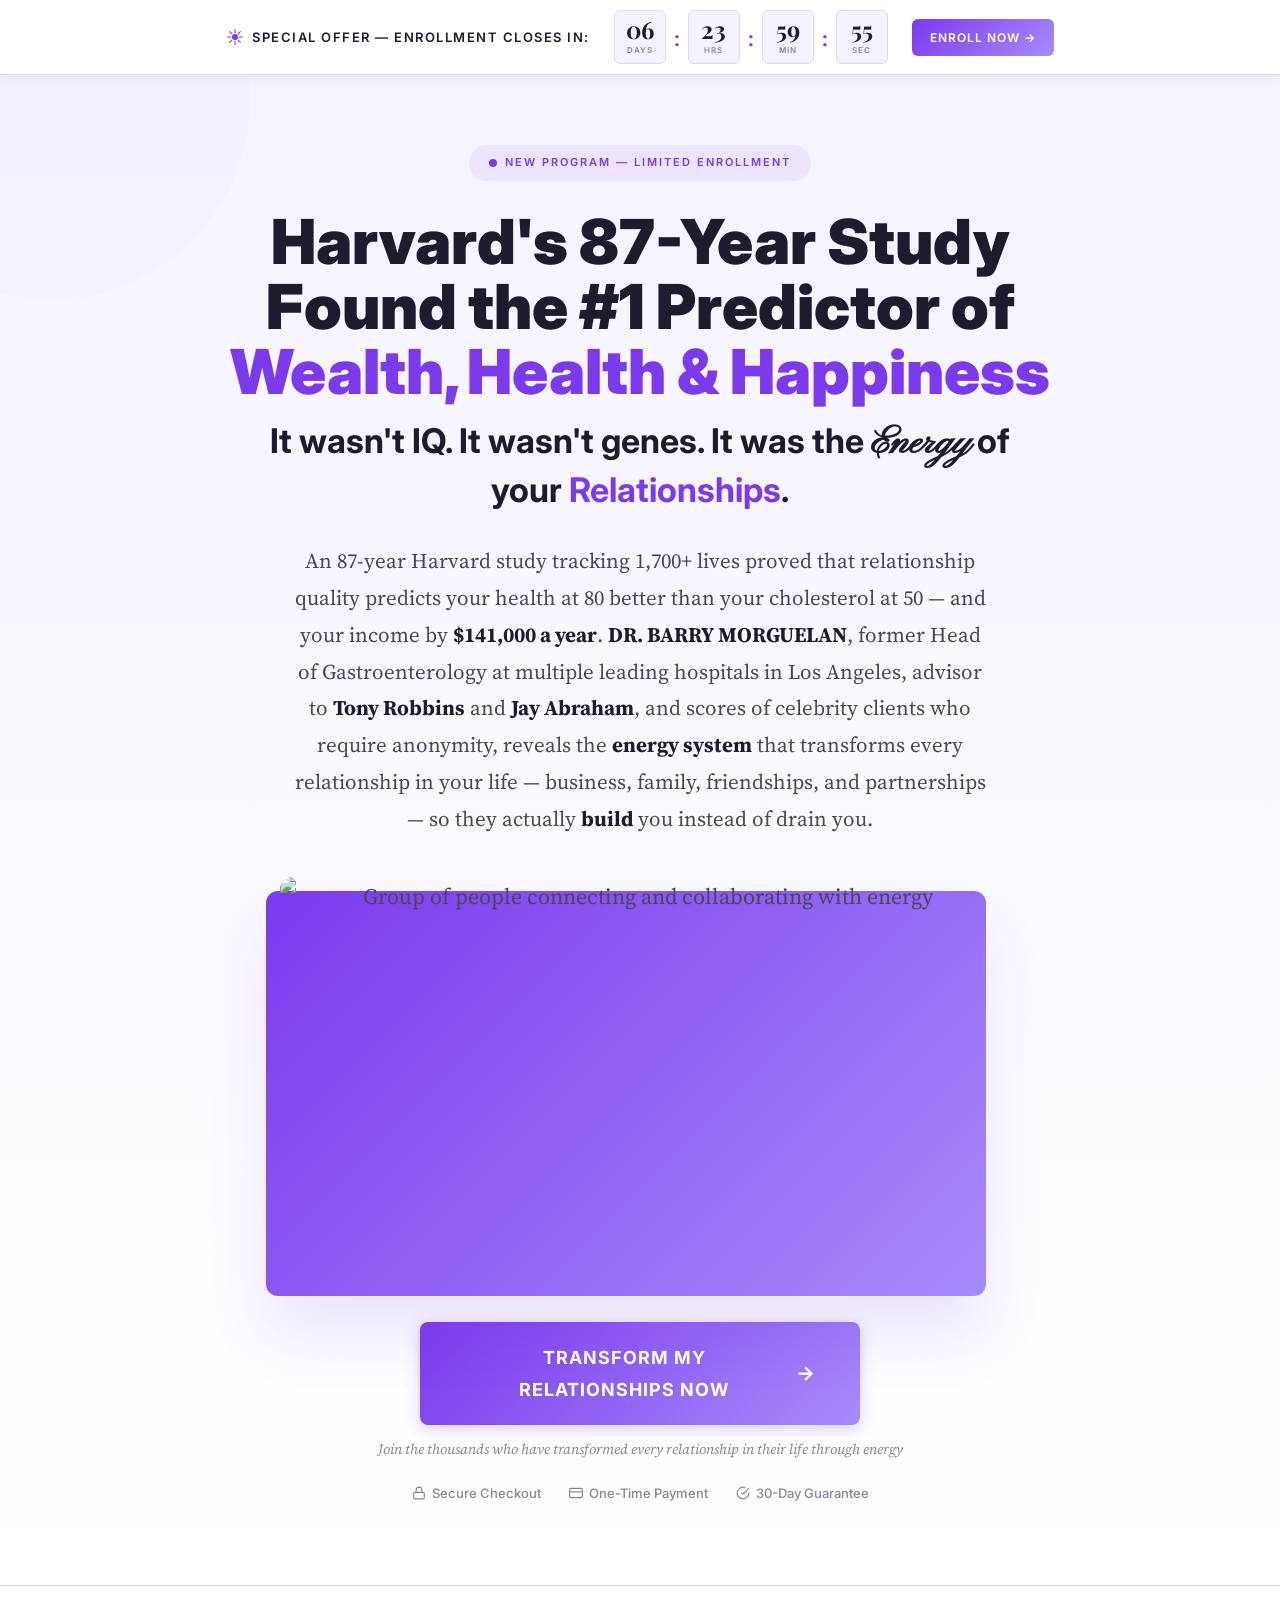
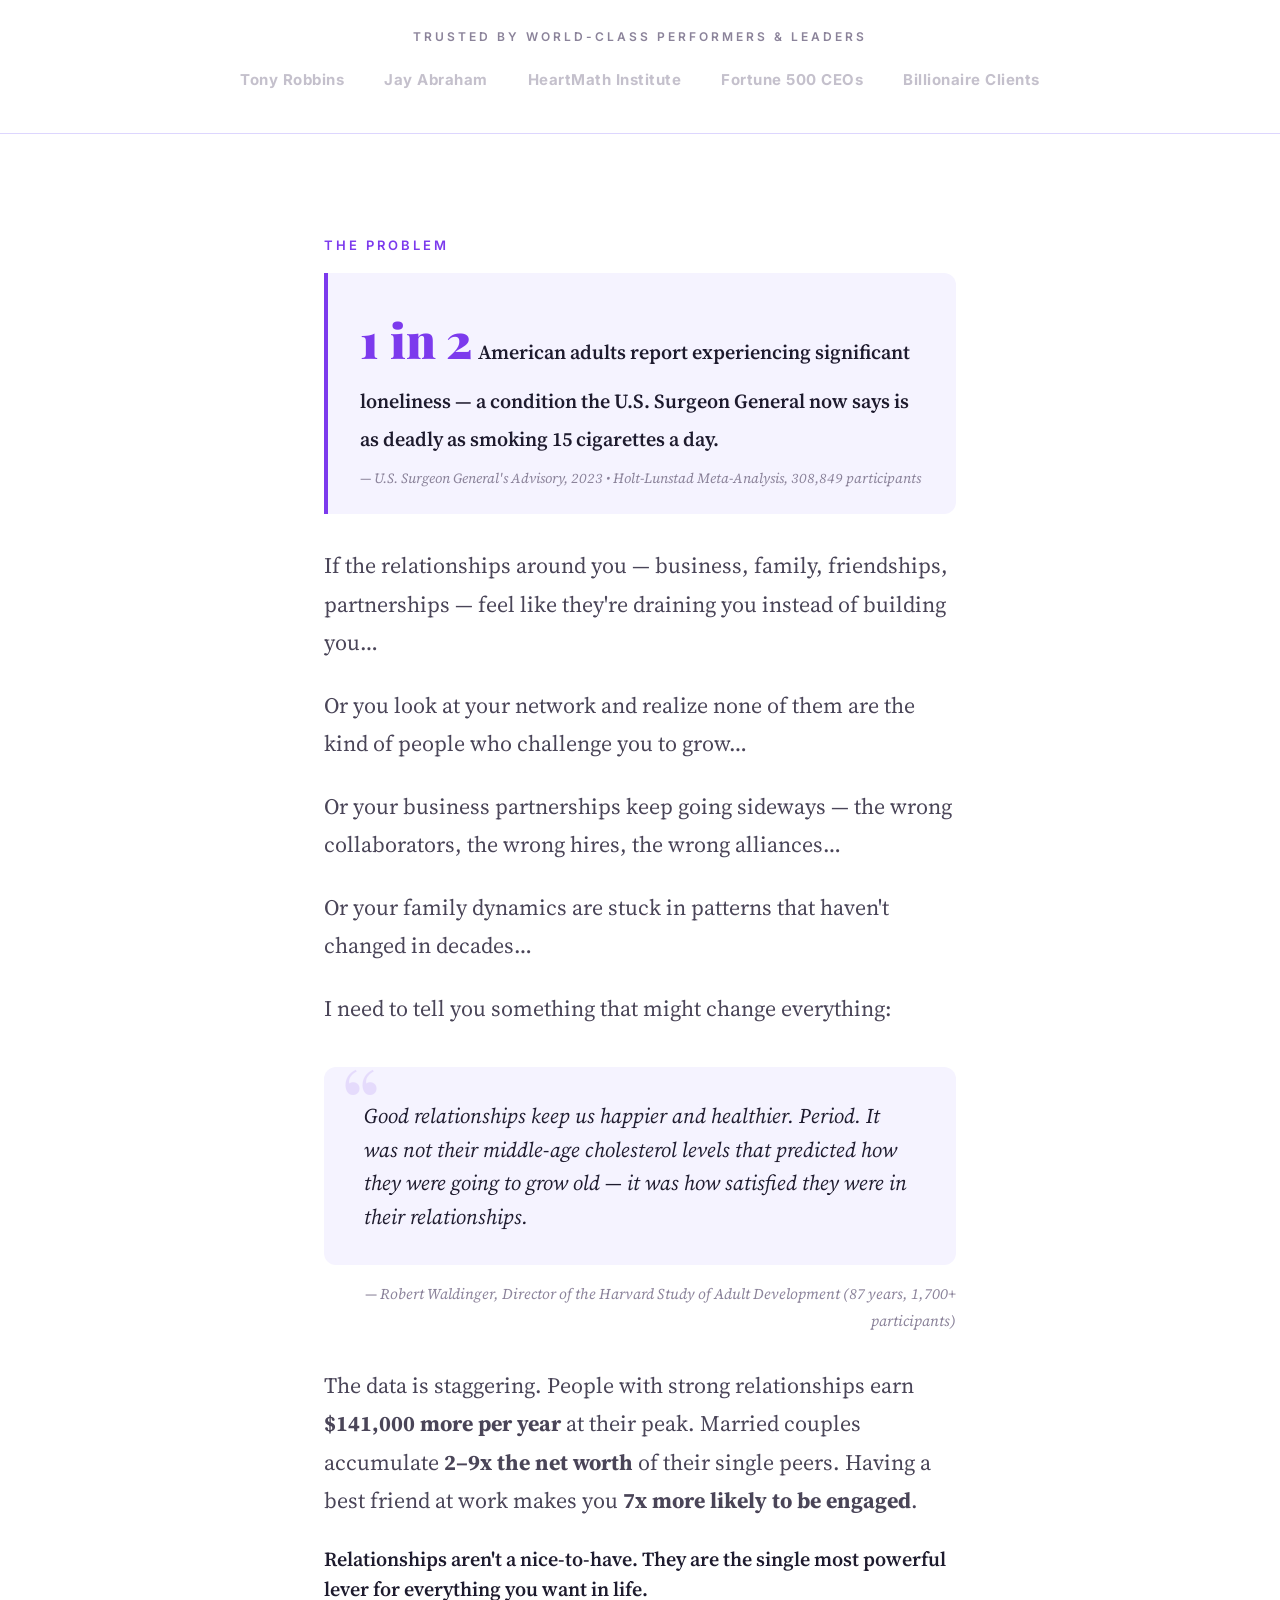
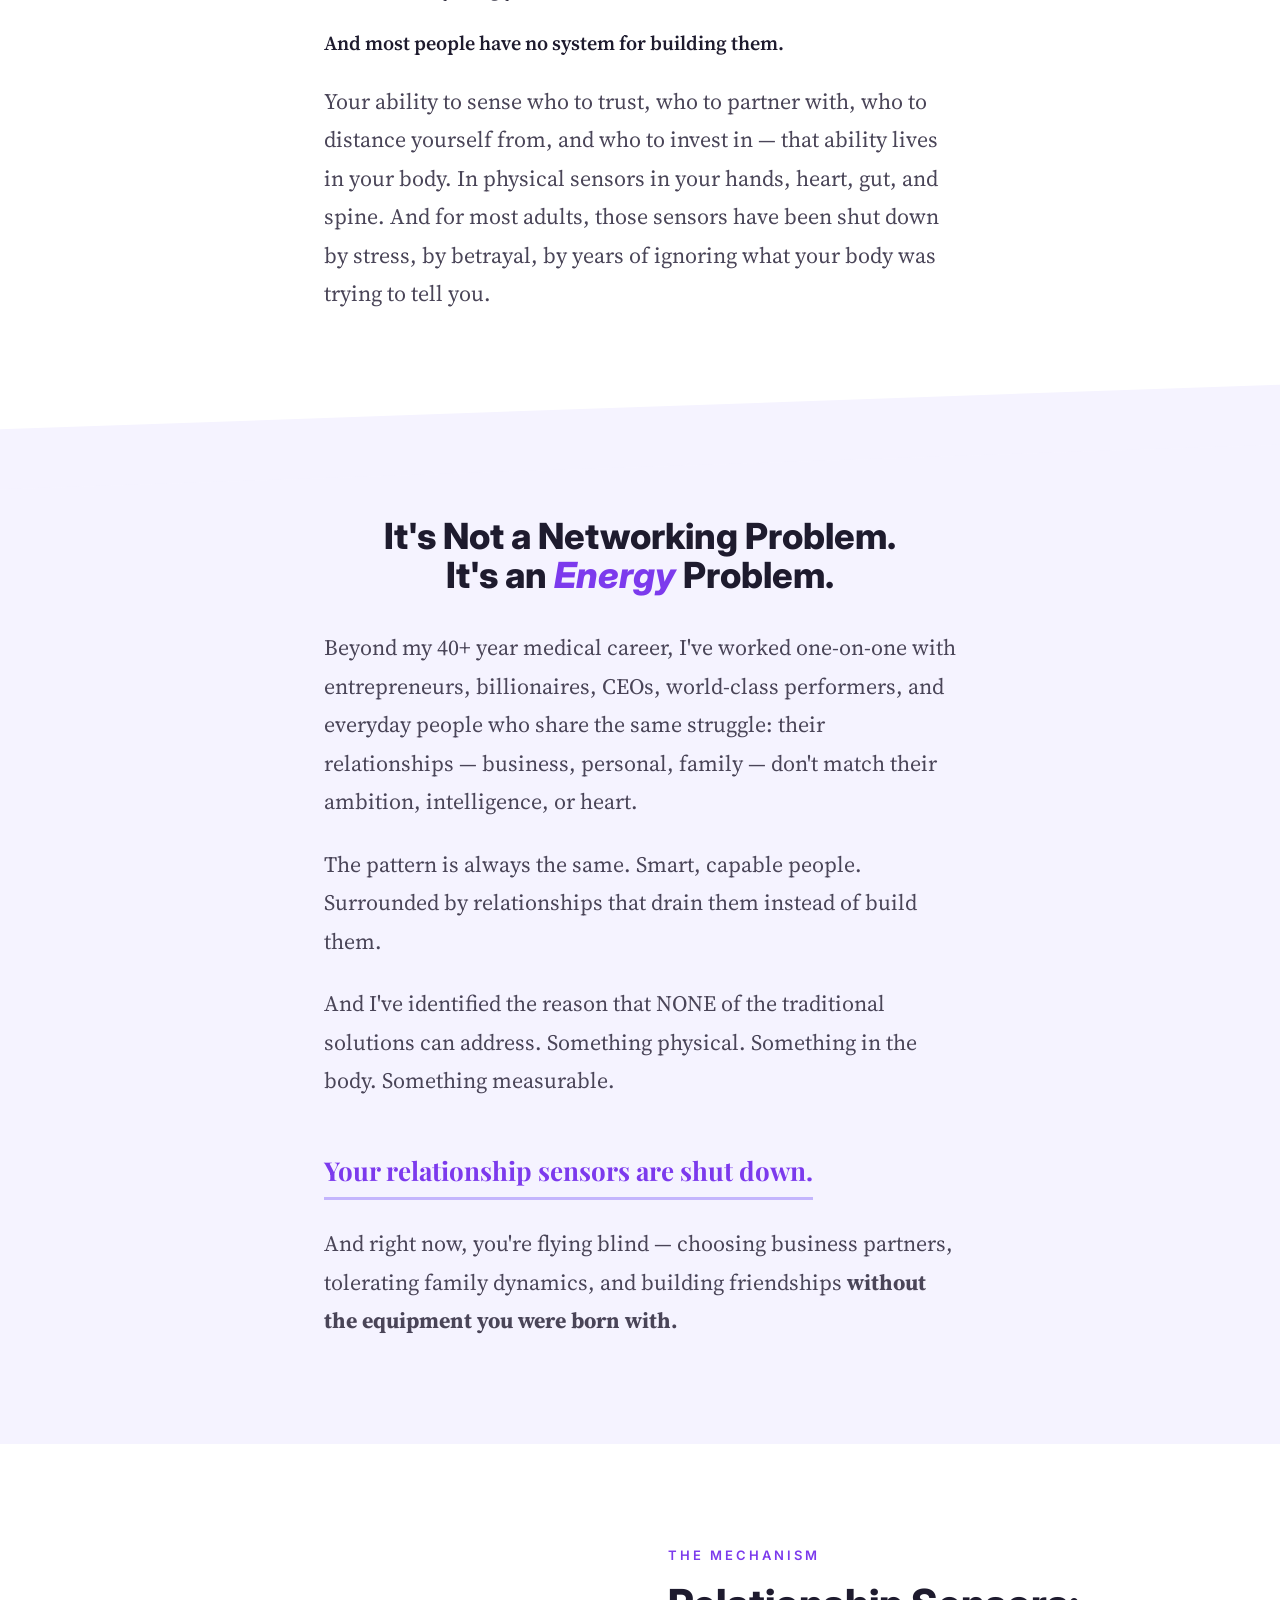
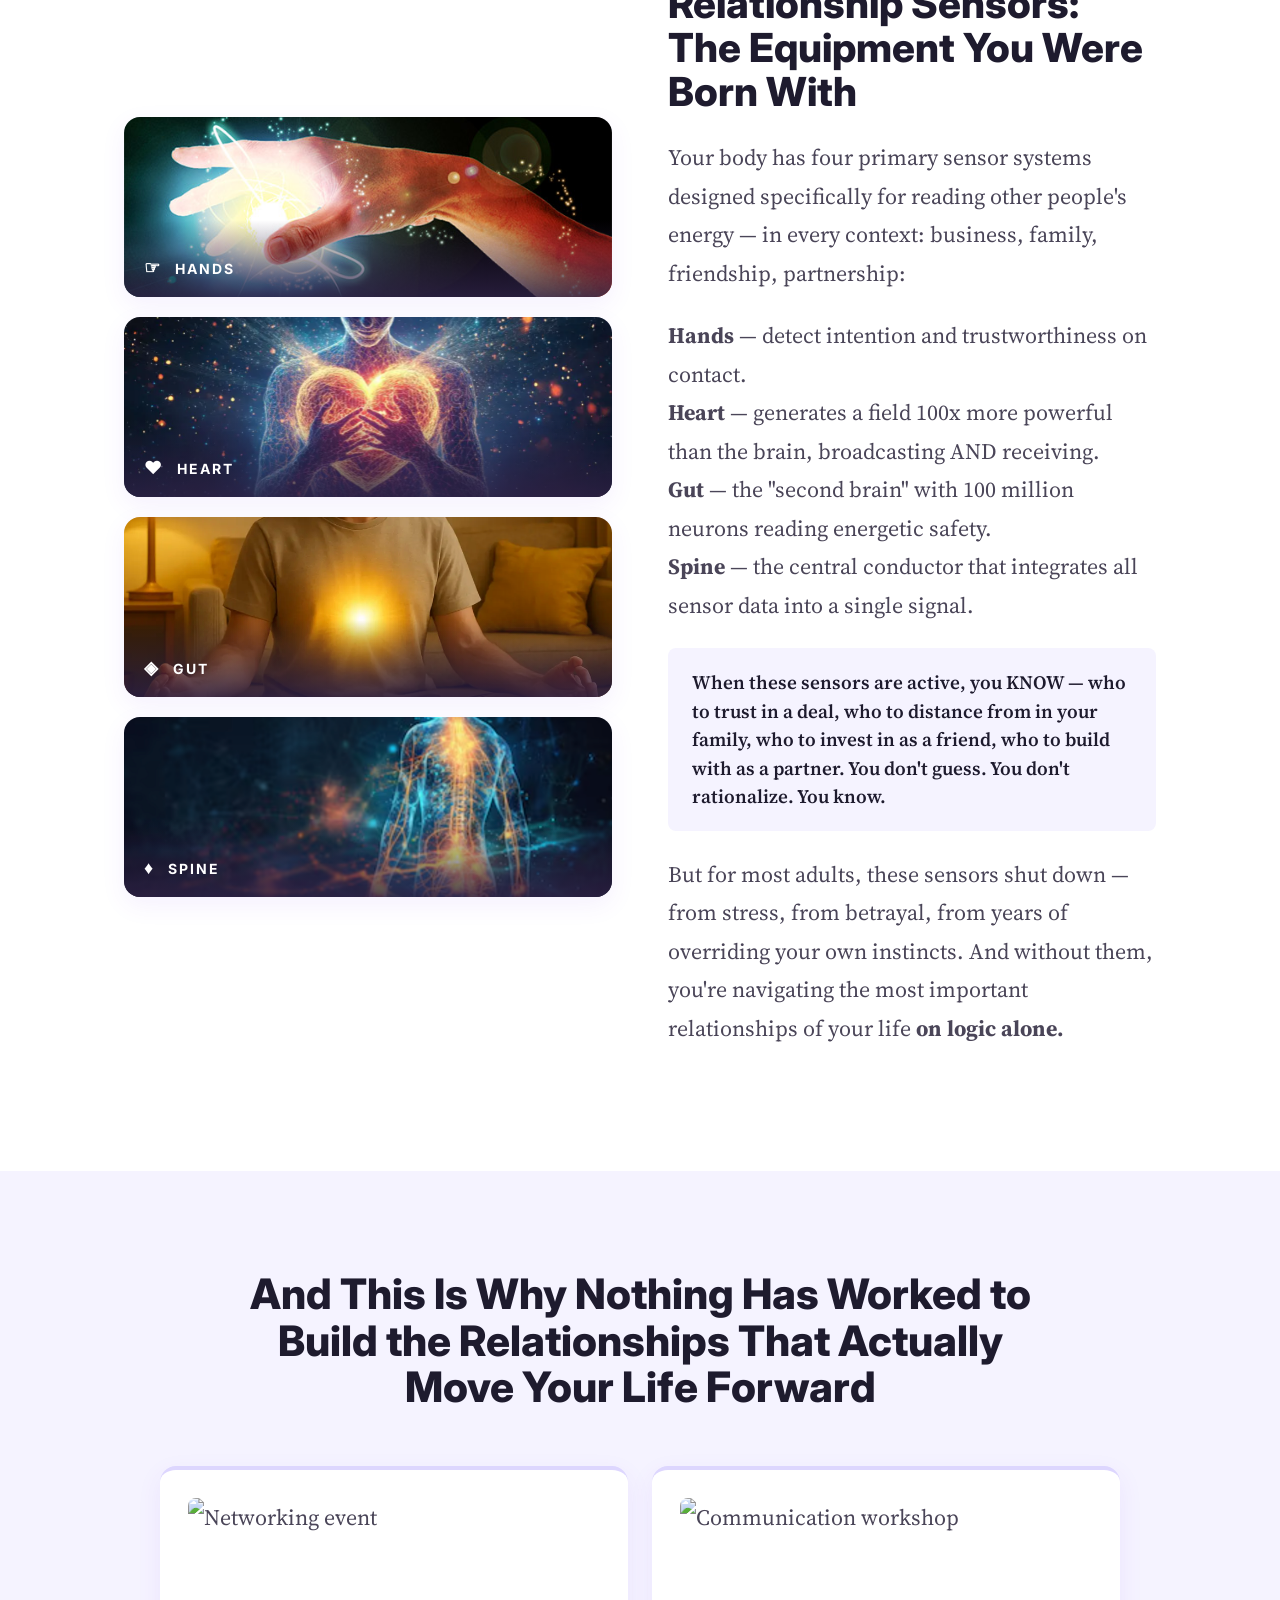
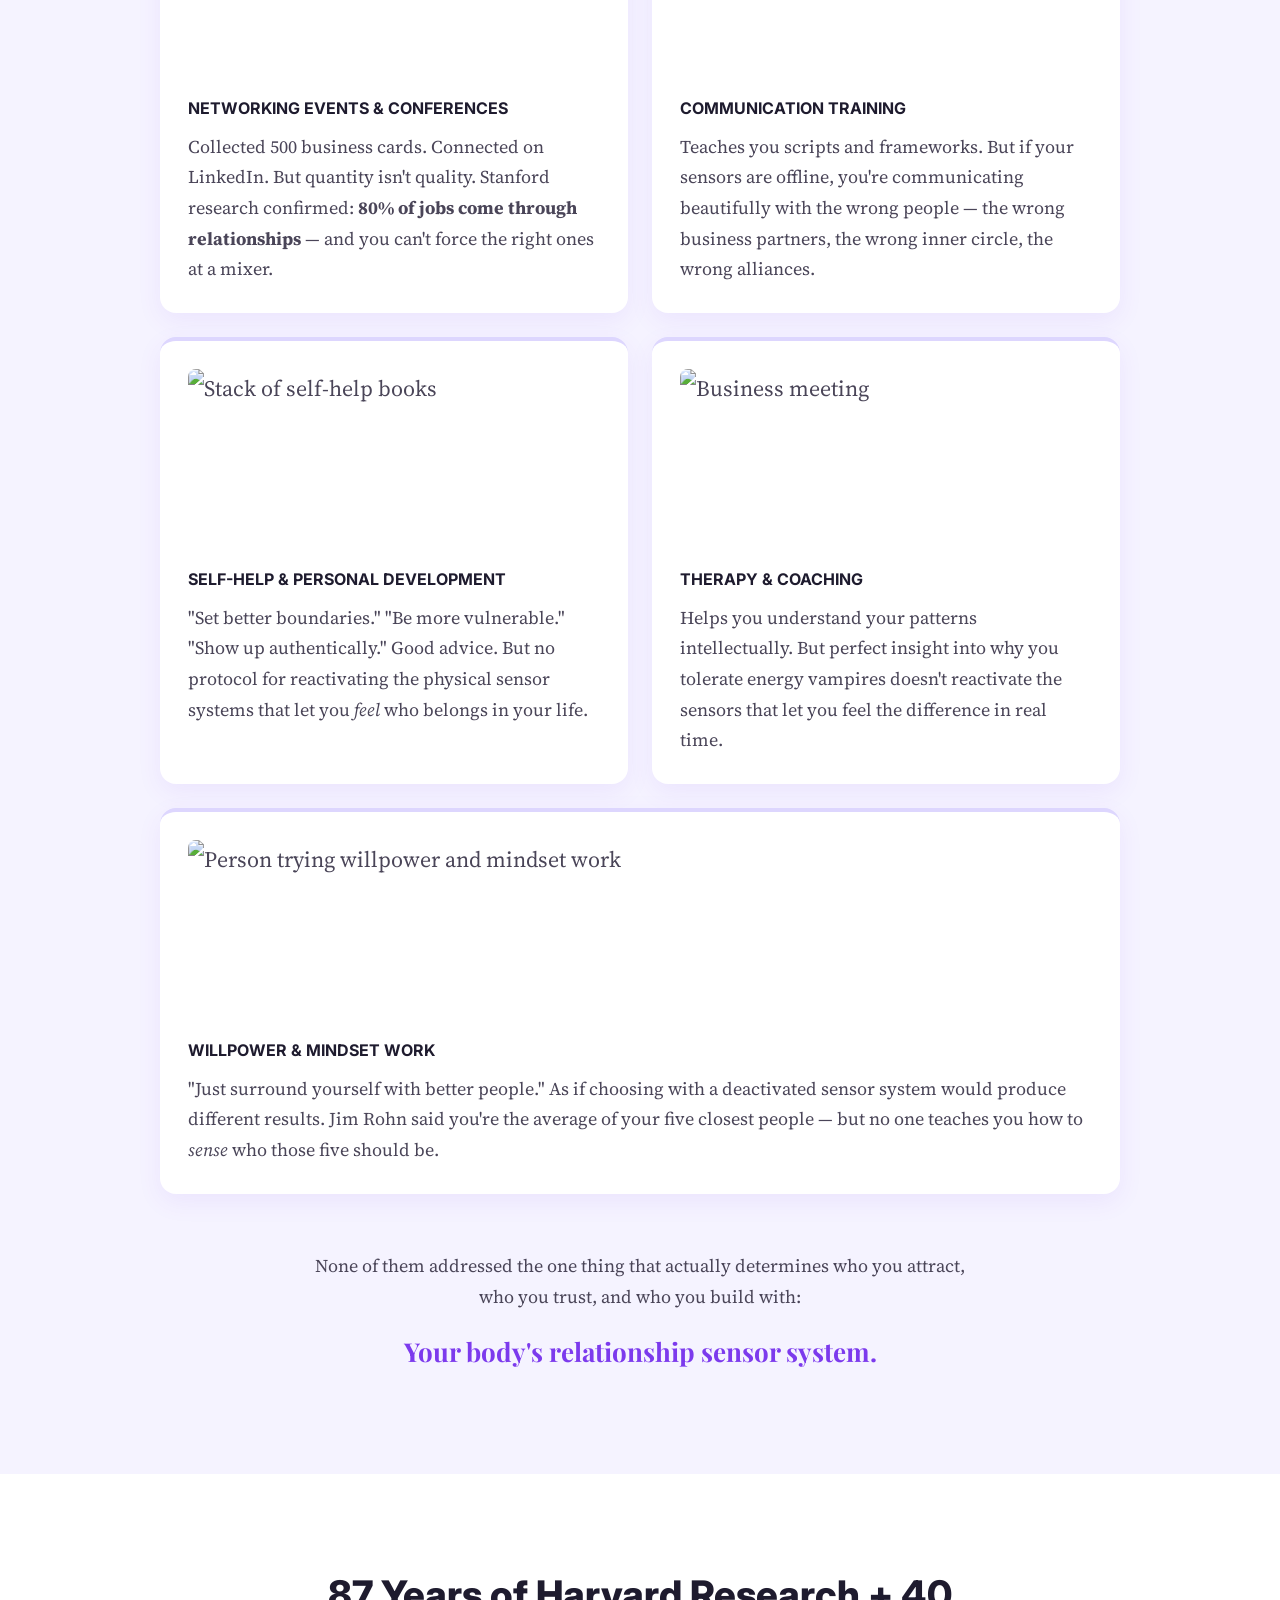
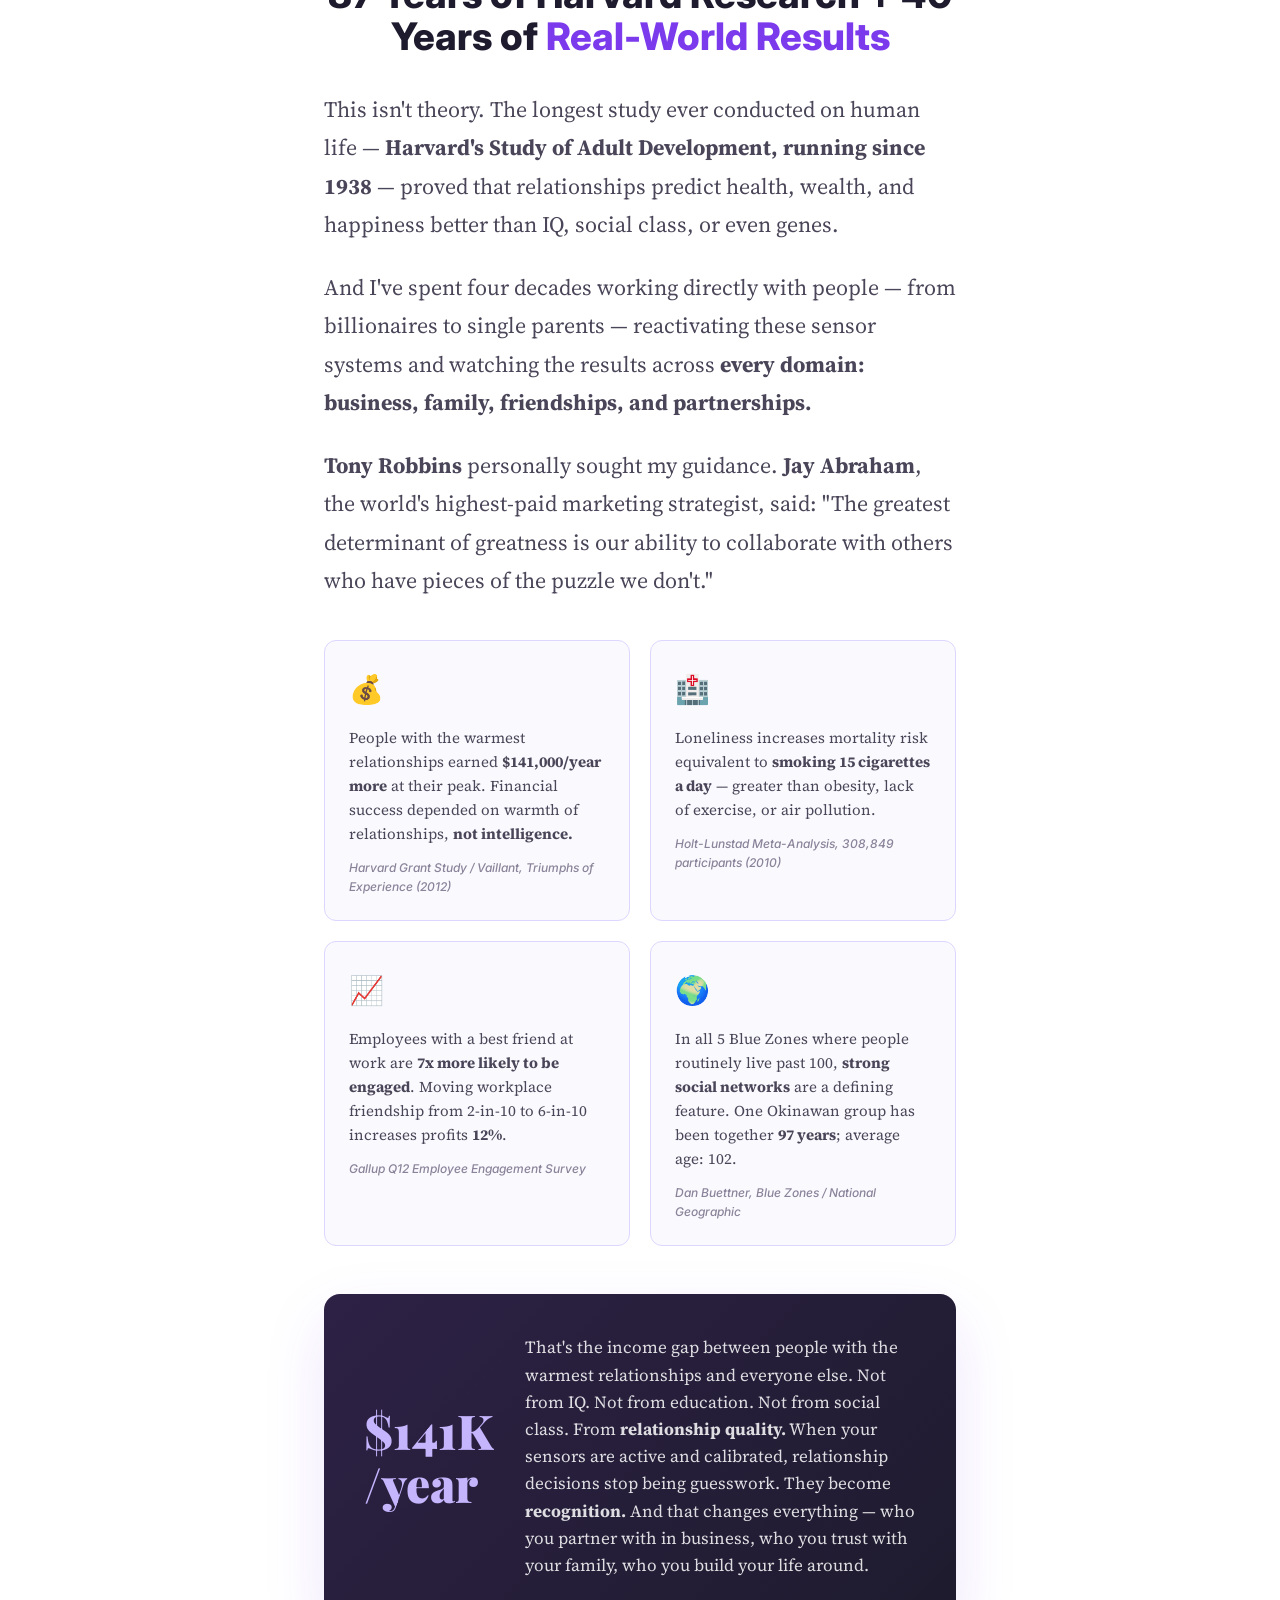
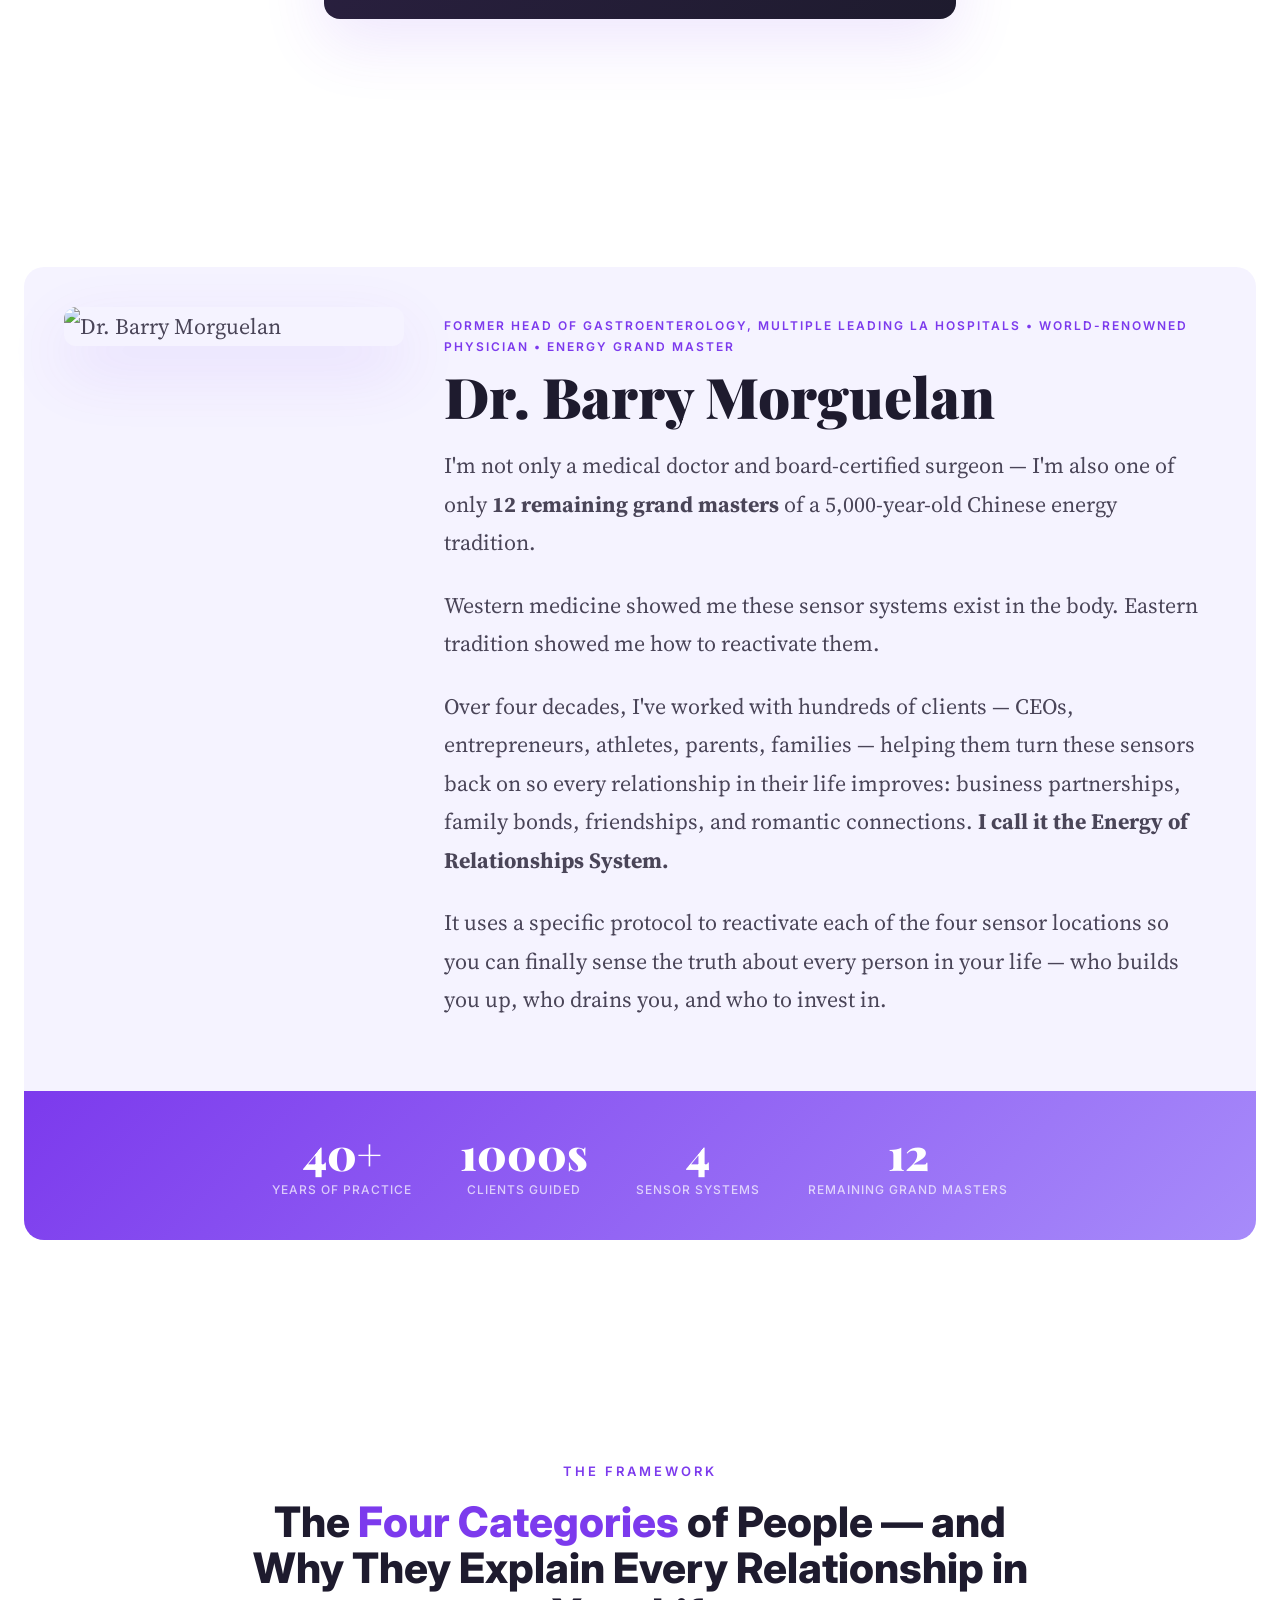
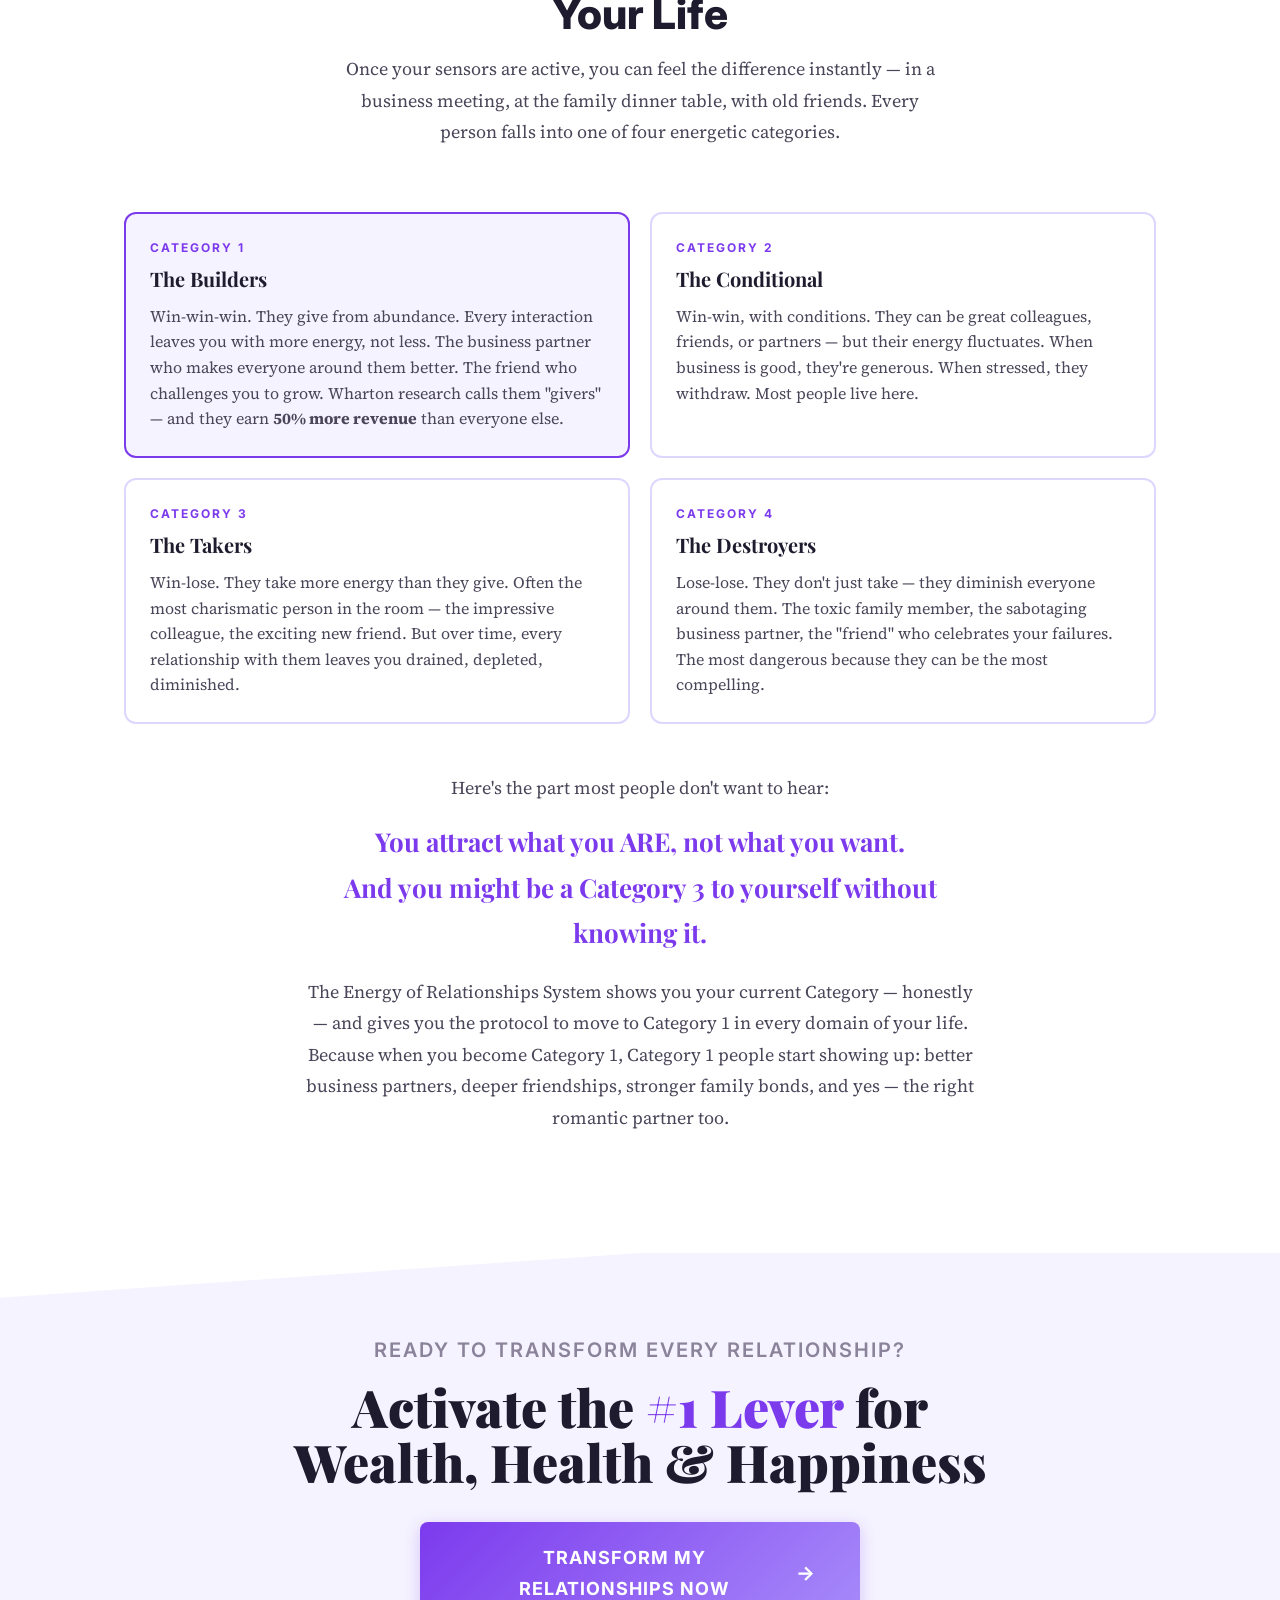
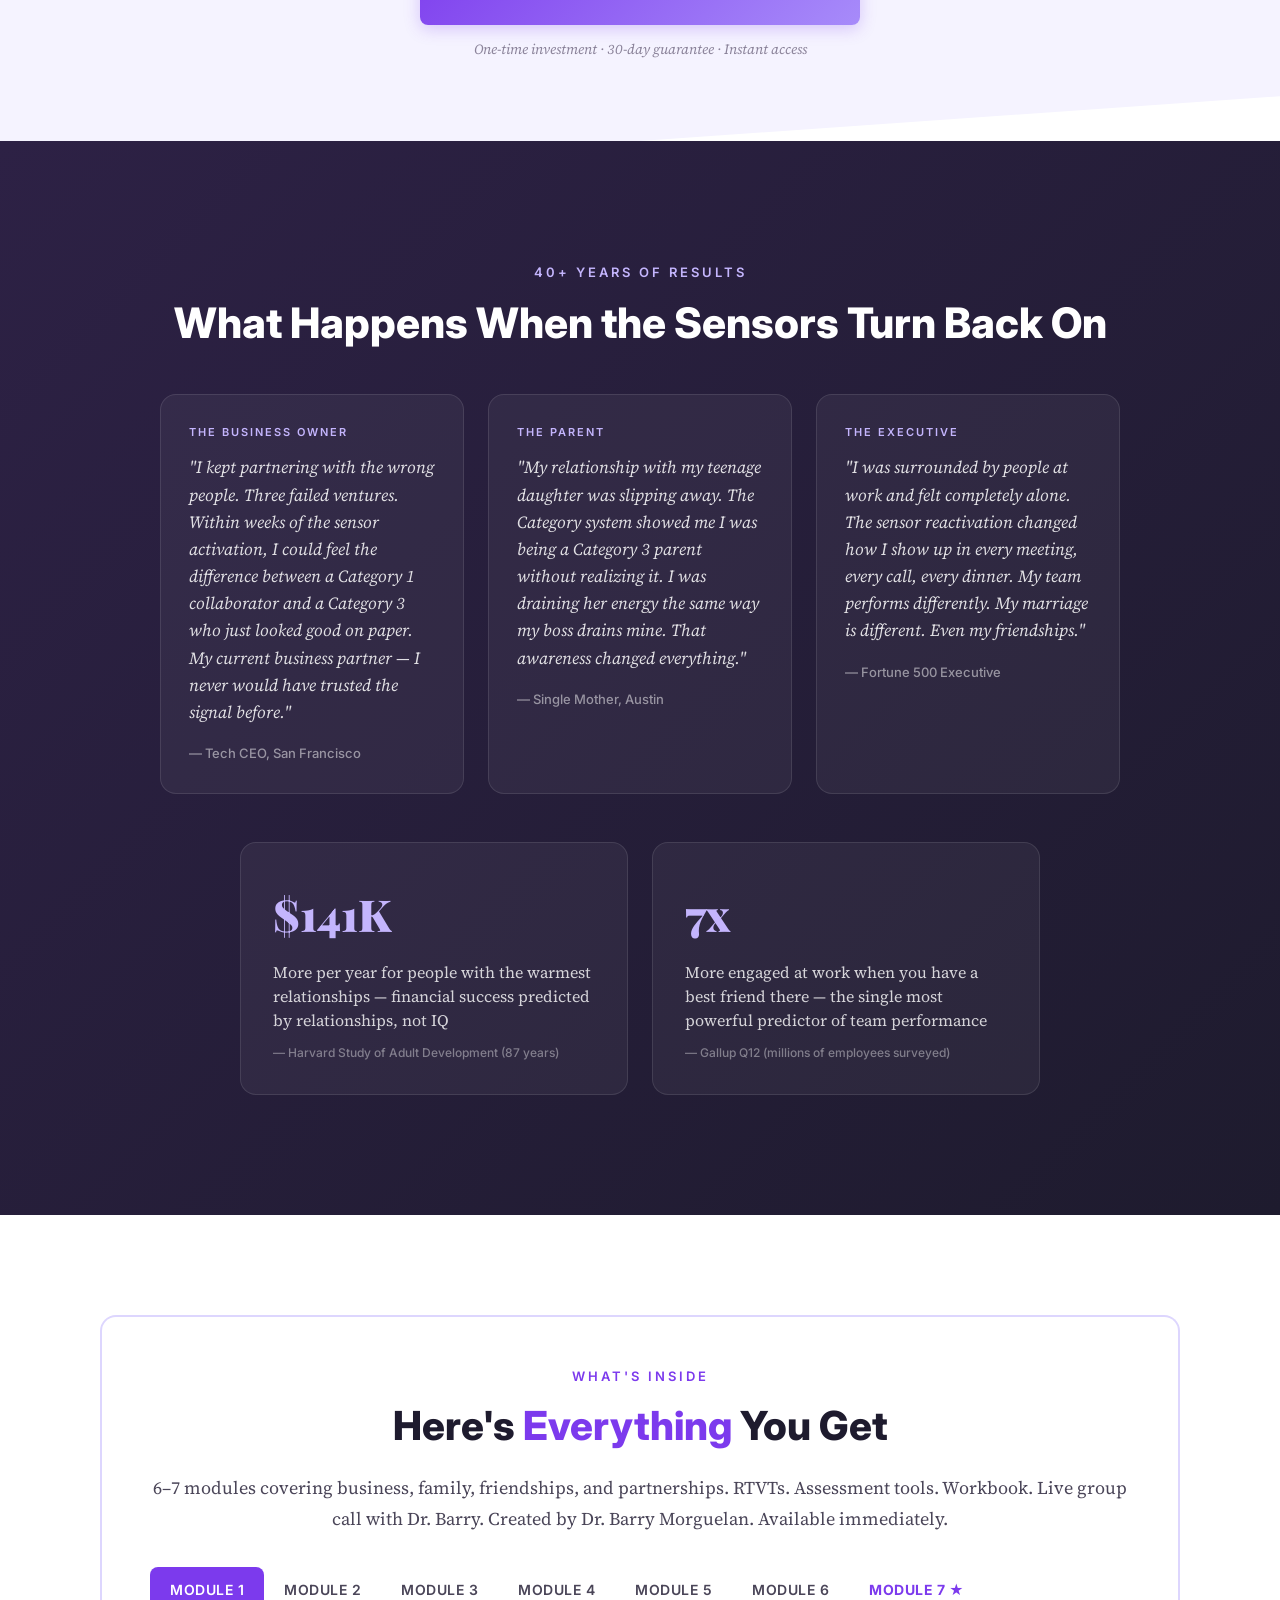
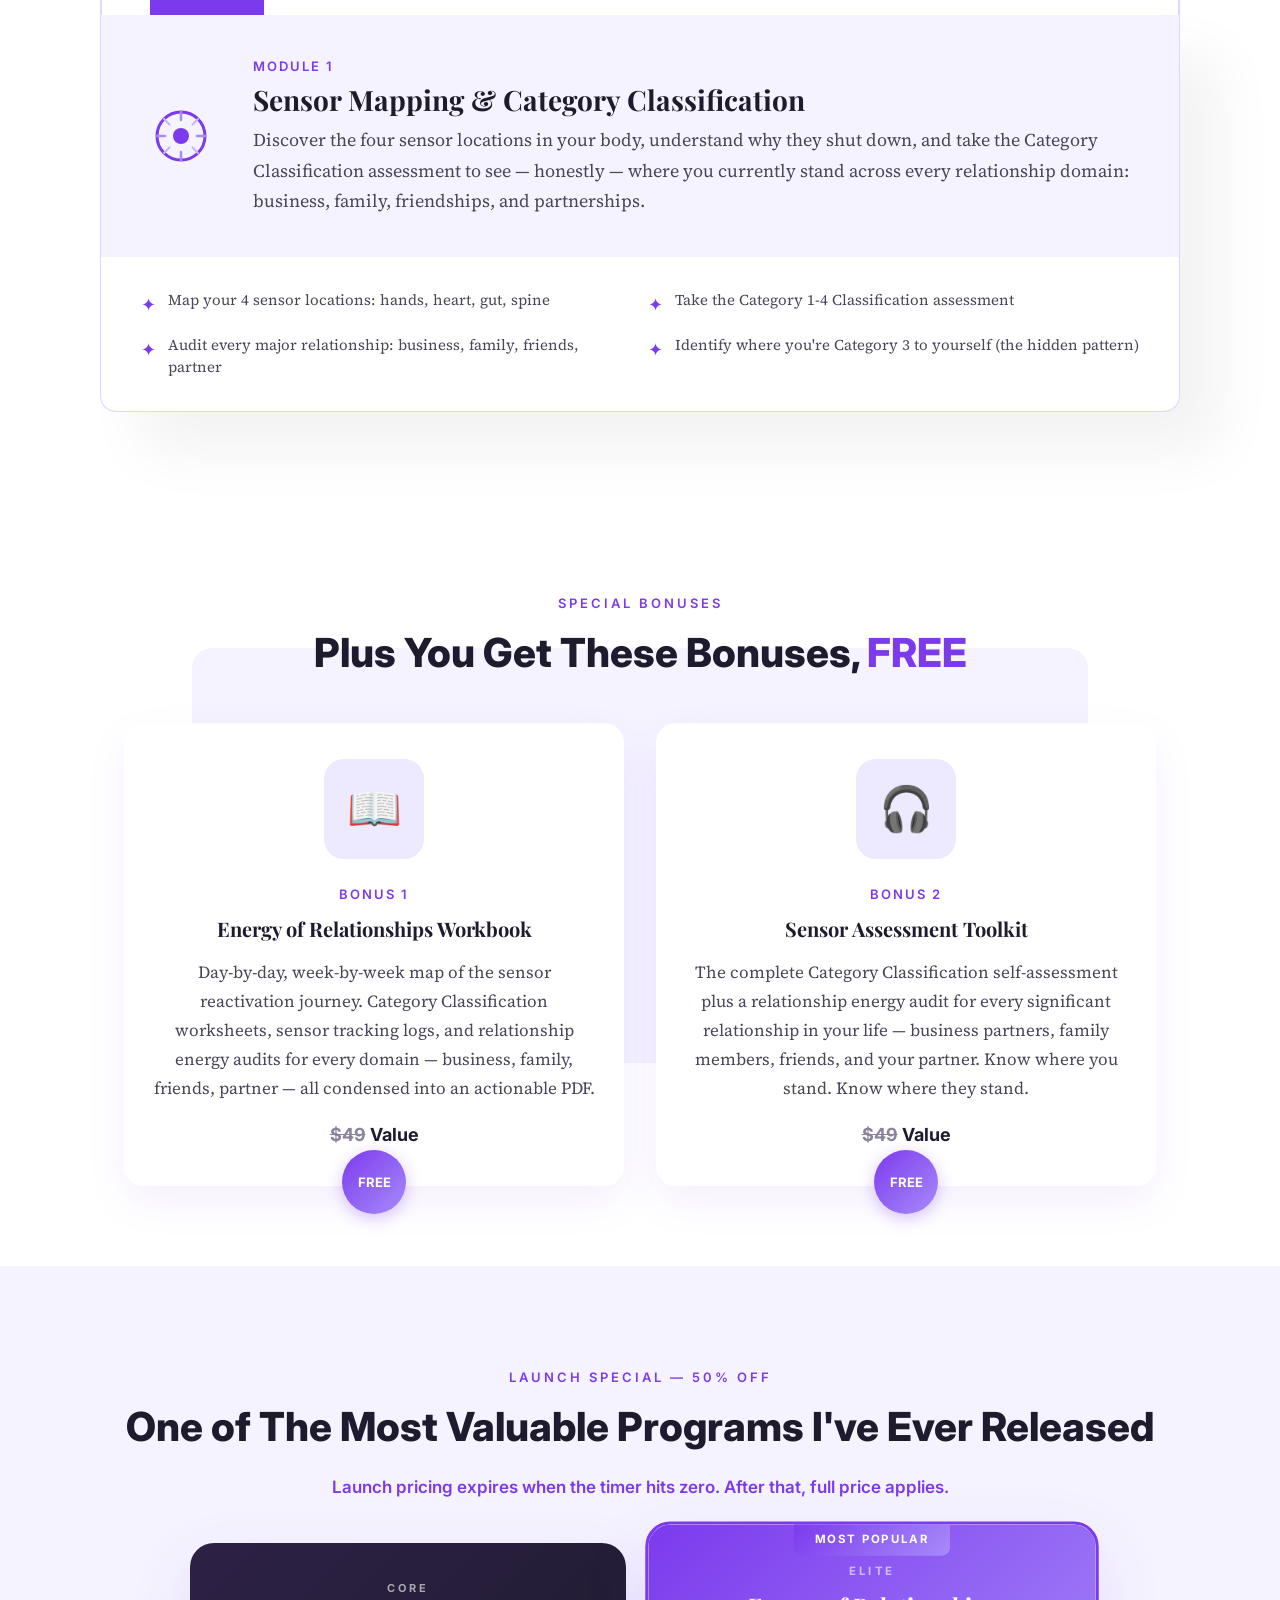
==== commit d3d39ed8: "fix: Remove underline from celebrity clients, rename Elite RTVT audio - Removed <u> tags from "score" ====
--- a/website/index.html
+++ b/website/index.html
@@ -1062,7 +1062,7 @@
     </div>
     <h1>Harvard's 87-Year Study Found the #1 Predictor of <span class="accent">Wealth, Health &amp; Happiness</span></h1>
     <div class="hero-sub">It wasn't IQ. It wasn't genes. It was the <span class="script">Energy</span> of your <strong style="color:var(--color-primary)">Relationships</strong>.</div>
-    <p class="hero-desc">An 87-year Harvard study tracking 1,700+ lives proved that relationship quality predicts your health at 80 better than your cholesterol at 50 &mdash; and your income by <strong>$141,000 a year</strong>. <strong>DR. BARRY MORGUELAN</strong>, former Head of Gastroenterology at multiple leading hospitals in Los Angeles, advisor to <strong>Tony Robbins</strong> and <strong>Jay Abraham</strong>, and <u>scores of celebrity clients who require anonymity</u>, reveals the <strong>energy system</strong> that transforms every relationship in your life &mdash; business, family, friendships, and partnerships &mdash; so they actually <strong>build</strong> you instead of drain you.</p>
+    <p class="hero-desc">An 87-year Harvard study tracking 1,700+ lives proved that relationship quality predicts your health at 80 better than your cholesterol at 50 &mdash; and your income by <strong>$141,000 a year</strong>. <strong>DR. BARRY MORGUELAN</strong>, former Head of Gastroenterology at multiple leading hospitals in Los Angeles, advisor to <strong>Tony Robbins</strong> and <strong>Jay Abraham</strong>, and scores of celebrity clients who require anonymity, reveals the <strong>energy system</strong> that transforms every relationship in your life &mdash; business, family, friendships, and partnerships &mdash; so they actually <strong>build</strong> you instead of drain you.</p>
 
     <div class="hero-image-wrap">
       <img src="https://images.unsplash.com/photo-1529333166437-7750a6dd5a70?w=1200&q=80&auto=format" alt="Group of people connecting and collaborating with energy" loading="eager">
@@ -1648,7 +1648,7 @@
             <li><span class="f-check">&#x2726;</span> Category Classification System</li>
             <li><span class="f-check">&#x2726;</span> Instant Digital Access</li>
             <li style="padding-top:14px;border-top:1px solid var(--color-border)"><span class="f-check" style="color:var(--color-gold)">&#x2605;</span> <span class="elite-only">Advanced In-Depth Module 7</span></li>
-            <li><span class="f-check" style="color:var(--color-gold)">&#x2605;</span> <span class="elite-only">Bonus RTVT Activation Audio</span></li>
+            <li><span class="f-check" style="color:var(--color-gold)">&#x2605;</span> <span class="elite-only">Elite RTVT Activation Audio</span></li>
             <li><span class="f-check" style="color:var(--color-gold)">&#x2605;</span> <span class="elite-only">Exclusive Small Live Group Call with Dr. Barry</span></li>
             <li><span class="f-check" style="color:var(--color-gold)">&#x2605;</span> <span class="elite-only">Live Q&amp;A &mdash; Ask Dr. Barry Directly</span></li>
             <li><span class="f-check" style="color:var(--color-gold)">&#x2605;</span> <span class="elite-only">Live Energy Transmission</span></li>
